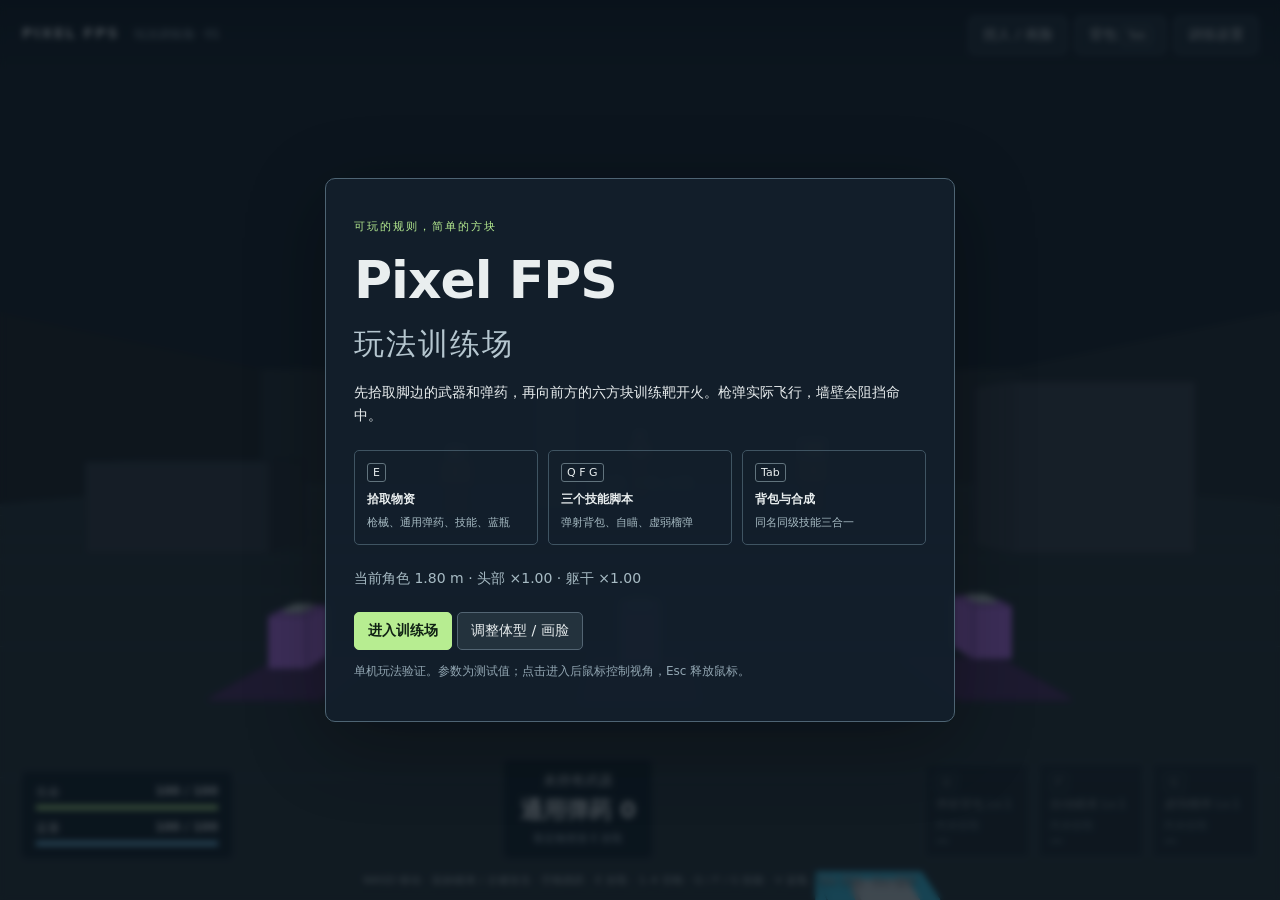
==== index.html @ e4d80e3a "Add playable FPS prototype with character editor, inventory and scripted skills Implement first-pers" ====
<!doctype html>
<html lang="zh-CN">
<head><meta charset="utf-8"><meta name="viewport" content="width=device-width,initial-scale=1"><title>Pixel FPS · 玩法训练场</title><style>:root{color-scheme:dark;font-family:system-ui,-apple-system,"Segoe UI","Microsoft YaHei",sans-serif;color:#e9eeef;background:#18242c;font-size:14px}*{box-sizing:border-box}html,body{margin:0;width:100%;height:100%;overflow:hidden}button,input{font:inherit}button{border:1px solid #536573;background:#23323d;color:#e9eeef;border-radius:5px;padding:9px 13px;cursor:pointer}button:hover{background:#354959}button:focus-visible{outline:2px solid #a8eb9e;outline-offset:3px}button:disabled{opacity:.45;cursor:default}button.primary{color:#102114;background:#b7ed91;border-color:#b7ed91;font-weight:700}kbd{font-family:inherit;font-size:11px;border:1px solid #61737d;border-radius:3px;padding:2px 5px;white-space:nowrap}#arena{display:block;width:100%;height:100%;touch-action:none}#hud{position:fixed;inset:0;pointer-events:none}header{display:flex;justify-content:space-between;align-items:center;padding:16px 22px;gap:15px;background:linear-gradient(#101b25dd,transparent)}header strong{letter-spacing:2px;margin-right:14px}header .muted{font-size:12px}.header-actions{display:flex;gap:8px;pointer-events:auto}.muted{color:#a7bbc4;line-height:1.65}.fine{font-size:12px;line-height:1.65;color:#92a6b2}.eyebrow{font-size:11px;letter-spacing:2px;color:#b7ed91}h1{font-size:clamp(30px,5vw,52px);margin:16px 0;line-height:1.08;letter-spacing:-1px}h1 span{font-size:.58em;font-weight:500;letter-spacing:2px;color:#b5c6cf}h2{margin:0 0 18px;font-size:24px}h3{font-size:13px;color:#bed0d9;margin-top:24px}p{line-height:1.7}#crosshair{position:absolute;left:50%;top:50%;width:18px;height:18px;transform:translate(-50%,-50%);filter:drop-shadow(0 1px 2px #000)}#crosshair i,#crosshair b{position:absolute;background:#ebfff2}#crosshair i{left:8px;top:0;width:2px;height:18px}#crosshair b{left:0;top:8px;width:18px;height:2px}#crosshair.locked i,#crosshair.locked b{background:#b7ed91}#hit-marker{position:absolute;left:50%;top:50%;transform:translate(-50%,-50%);font-size:42px;color:#ffe1a2;opacity:0}#target-label{position:absolute;top:calc(50% + 25px);left:50%;transform:translateX(-50%);color:#ffe1a2;font-size:12px;white-space:nowrap;text-shadow:0 1px 3px #000}.prompt{position:absolute;bottom:180px;left:50%;transform:translateX(-50%);border:1px solid #82928a;padding:11px 18px;background:#13202bef;text-align:center;min-width:180px;border-radius:6px}#toast{position:absolute;top:85px;left:50%;transform:translateX(-50%);background:#182933ed;border-radius:5px;padding:9px 16px;max-width:min(90%,600px);text-align:center;opacity:0;transition:opacity .15s}#toast.show{opacity:1}.bottom-hud{position:absolute;bottom:42px;left:22px;right:22px;display:flex;align-items:flex-end;justify-content:space-between;gap:18px}.resources{width:210px;flex-shrink:0;padding:12px 14px;background:#12212bdc;border-radius:5px}.resources>div{display:grid;grid-template-columns:1fr auto;gap:4px 12px;font-size:12px}.resources>div+div{margin-top:10px}progress{appearance:none;width:100%;height:5px;grid-column:1/-1;border:0;border-radius:2px;background:#435261}progress::-webkit-progress-bar{background:#435261}progress::-webkit-progress-value{background:#b7ed91}#mana-bar::-webkit-progress-value{background:#79c6ed}.weapon-hud{padding:12px 16px;background:#12212bdc;border-radius:5px;display:flex;flex-direction:column;text-align:center;gap:5px}.weapon-hud strong{font-size:23px}.weapon-hud small{color:#b4c5ce;font-size:11px}.skill-hud{display:flex;gap:8px}.skill-card{min-width:106px;position:relative;border:1px solid #566a75;background:#12212be6;padding:9px 11px;border-radius:5px}.skill-card.active{border-color:#b7ed91}.skill-card.unowned{opacity:.5}.skill-card .name{font-size:12px;margin:7px 0 5px}.skill-card .detail{font-size:11px;color:#a9bdc9}.skill-card .cooldown{font-size:13px;font-weight:700;color:#cfe3ed}#control-hint{position:absolute;bottom:12px;left:20px;right:20px;text-align:center;font-size:11px;color:#cee0e8;text-shadow:0 1px 4px #000}.overlay{position:fixed;inset:0;z-index:5;display:flex;align-items:center;justify-content:center;padding:20px;background:#071018b8;backdrop-filter:blur(3px)}[hidden]{display:none!important}.panel{width:min(100%,460px);max-height:95vh;overflow:auto;background:#13202bf5;border:1px solid #4e6473;border-radius:10px;padding:28px;box-shadow:0 20px 80px #0005}.start-panel{width:min(100%,630px)}.panel>button{margin:8px 5px 0 0}.instruction-grid{display:grid;grid-template-columns:repeat(3,1fr);gap:10px;margin:22px 0}.instruction-grid>div{border:1px solid #3f5462;padding:12px;border-radius:5px}.instruction-grid b{display:block;font-size:12px;margin:9px 0 5px}.instruction-grid small{font-size:11px;color:#a7bbc4;line-height:1.5}.instruction-grid kbd{display:inline-block}dialog{color:#e9eeef;background:#14232e;border:1px solid #5e7687;border-radius:8px;padding:24px;width:min(92vw,740px);max-height:90vh;overflow:auto}dialog::backdrop{background:#071018bd;backdrop-filter:blur(3px)}.dialog-title{display:flex;align-items:center;justify-content:space-between;gap:12px;margin-bottom:15px}.dialog-title h2{margin:0}.inventory-resources{display:flex;gap:15px;flex-wrap:wrap;padding:12px;background:#203441;border-radius:5px}.inventory-row{display:flex;align-items:center;justify-content:space-between;gap:14px;padding:13px 0;border-bottom:1px solid #354a59}.inventory-row small{display:block;font-size:12px;color:#a9beca;line-height:1.7}.inventory-row .actions{display:flex;gap:6px;flex-shrink:0}.empty{color:#9fb1bc;padding:8px 0}.check-row,.range-row{display:flex;align-items:center;gap:12px;margin:18px 0}.range-row input{flex:1}.check-row input{width:18px;height:18px}.character-dialog{width:98vw;height:96vh;max-height:96vh;padding:12px;overflow:hidden}.character-dialog iframe{width:100%;height:calc(100% - 66px);border:0;background:#131b23}#boot-error{color:#ffbbaa;border:1px solid #a76558;padding:10px}body.damage:after{content:"";position:fixed;inset:0;box-shadow:inset 0 0 90px #c4484670;pointer-events:none}@media(max-width:850px){header{padding:10px}header .muted{display:none}.header-actions{gap:4px}header button{font-size:11px;padding:7px}.bottom-hud{left:10px;right:10px;bottom:56px;gap:8px;flex-wrap:wrap}.resources{width:160px}.skill-card{min-width:85px;padding:7px}.weapon-hud strong{font-size:17px}.weapon-hud{padding:10px}.skill-hud{gap:4px}#control-hint{font-size:10px;line-height:1.6;bottom:8px}#pickup-prompt{bottom:220px}.inventory-row{align-items:flex-start}.inventory-row .actions{flex-direction:column}.character-dialog .dialog-title h2{font-size:17px}.character-dialog .dialog-title button{font-size:11px;padding:7px}}@media(max-width:560px){.instruction-grid{grid-template-columns:1fr}.instruction-grid>div{padding:9px}.instruction-grid b{display:inline;margin-left:9px}.instruction-grid small{display:block;margin-top:5px}.panel{padding:22px}.skill-hud{width:100%;justify-content:flex-end}.resources{width:46%}.weapon-hud{width:49%}header strong{font-size:12px;letter-spacing:1px;margin:0}.dialog-title h2{font-size:19px}.character-dialog .dialog-title{align-items:flex-start}.character-dialog .dialog-title>div{display:flex;gap:4px}.prompt{bottom:244px}}
</style></head>
<body>
<canvas id="arena" aria-label="第一人称方块人训练场"></canvas>
<div id="hud">
  <header><div><strong>PIXEL FPS</strong><span class="muted">玩法训练场 · 01</span></div><div class="header-actions"><button id="edit-character">捏人 / 画脸</button><button id="open-inventory">背包 <kbd>Tab</kbd></button><button id="open-settings">训练设置</button></div></header>
  <div id="target-label"></div><div id="crosshair"><i></i><b></b></div><div id="hit-marker" aria-hidden="true">×</div>
  <div id="pickup-prompt" class="prompt" hidden></div><div id="toast" role="status" aria-live="polite"></div>
  <section class="bottom-hud"><div class="resources"><div><span>生命</span><strong id="health">100 / 100</strong><progress id="health-bar" max="100" value="100"></progress></div><div><span>蓝量</span><strong id="mana">100 / 100</strong><progress id="mana-bar" max="100" value="100"></progress></div></div><div class="weapon-hud"><span id="weapon-label">未持有武器</span><strong id="ammo">弹药 0</strong><small id="weapon-hint">靠近物资按 E 拾取</small></div><div id="skill-hud" class="skill-hud"></div></section>
  <div id="control-hint">WASD 移动 · 鼠标瞄准 / 左键攻击 · 空格跳跃 · E 拾取 · 1–4 切枪 · Q / F / G 技能 · V 蓝瓶 · Tab 背包 · Esc 暂停</div>
</div>
<section id="start-screen" class="overlay">
 <div class="panel start-panel"><p class="eyebrow">可玩的规则，简单的方块</p><h1>Pixel FPS<br><span>玩法训练场</span></h1><p>先拾取脚边的武器和弹药，再向前方的六方块训练靶开火。枪弹实际飞行，墙壁会阻挡命中。</p><div class="instruction-grid"><div><kbd>E</kbd><b>拾取物资</b><small>枪械、通用弹药、技能、蓝瓶</small></div><div><kbd>Q F G</kbd><b>三个技能脚本</b><small>弹射背包、自瞄、虚弱榴弹</small></div><div><kbd>Tab</kbd><b>背包与合成</b><small>同名同级技能三合一</small></div></div><p id="character-summary" class="muted"></p><button id="start-game" class="primary">进入训练场</button><button id="start-edit">调整体型 / 画脸</button><p class="fine">单机玩法验证。参数为测试值；点击进入后鼠标控制视角，Esc 释放鼠标。</p><p id="boot-error" role="alert" hidden></p></div>
</section>
<section id="pause-screen" class="overlay" hidden><div class="panel"><p class="eyebrow">训练已暂停</p><h2 id="pause-title">继续你的实验</h2><p id="pause-copy">鼠标已释放。点击继续回到第一人称。</p><button id="resume-game" class="primary">继续训练</button><button id="pause-inventory">背包与合成</button><button id="pause-character">调整体型 / 画脸</button><button id="pause-settings">训练设置</button><button id="reset-game">重新开始训练</button></div></section>
<dialog id="inventory-dialog"><div class="dialog-title"><h2>背包与合成</h2><button id="close-inventory" aria-label="关闭背包">关闭</button></div><p class="muted">快捷键只是使用入口。这里显示实际持有的武器、资源和技能。</p><div id="inventory-resources" class="inventory-resources"></div><h3>武器</h3><div id="inventory-weapons"></div><h3>技能</h3><div id="inventory-skills"></div><p class="fine">同名同级的三份普通技能合成一份高一级技能。自瞄是消耗型终极，每次使用消耗一份。</p></dialog>
<dialog id="settings-dialog"><div class="dialog-title"><h2>训练设置</h2><button id="close-settings">关闭</button></div><label class="check-row"><input id="moving-targets" type="checkbox" checked>训练靶横向移动</label><label class="check-row"><input id="enemy-fire" type="checkbox">靶机回击（可验证虚弱与受伤）</label><label class="range-row">鼠标灵敏度 <input id="sensitivity" type="range" min="0.0005" max="0.005" step="0.0001" value="0.002"><output id="sensitivity-value">1.0×</output></label><button id="reset-targets">恢复训练靶</button><button id="reset-all">重置场地与物资</button><h3>角色</h3><p id="settings-character" class="muted"></p><button id="import-character">导入角色 JSON</button><button id="default-character">使用默认角色</button><input id="character-file" type="file" accept=".json,application/json" hidden><p class="fine">可导入捏人模块导出的角色。应用体型会重新开始训练。</p></dialog>
<dialog id="character-dialog" class="character-dialog"><div class="dialog-title"><h2>角色制作</h2><div><button id="cancel-character">取消</button><button id="apply-character" class="primary">应用角色并重新训练</button></div></div><iframe id="character-frame" title="方块人体型与画脸编辑器"></iframe></dialog>
<script id="studio-document" type="application/json">"<!doctype html>\n<html lang=\"zh-CN\">\n<head>\n<meta charset=\"utf-8\"><meta name=\"viewport\" content=\"width=device-width,initial-scale=1\">\n<meta name=\"color-scheme\" content=\"dark\"><meta name=\"description\" content=\"六方块角色构建器：调整体型，自由画脸，只有头部正面使用绘制的贴图。离线运行。\">\n<title>方块人 · 角色构建器<\/title>\n<style>:root{color-scheme:dark;--bg:#10171e;--panel:#1b232b;--line:#303b45;--ink:#eef0ed;--muted:#a3afb7;--accent:#e2b080;--field:#111a22;--soft:#27323c;font-family:Inter,\"PingFang SC\",\"Microsoft YaHei\",system-ui,sans-serif;font-synthesis:none}*{box-sizing:border-box}body{margin:0;background:var(--bg);color:var(--ink);font-size:14px}button,input{font:inherit}button{cursor:pointer}button:focus-visible,input:focus-visible,canvas:focus-visible{outline:2px solid var(--accent);outline-offset:4px}button{color:inherit;border:1px solid var(--line);background:transparent;border-radius:7px;padding:8px 12px;line-height:1.4}button:hover{background:var(--soft)}button:active{transform:translateY(1px)}button[aria-pressed=true]{color:var(--accent);background:#3a3027;border-color:#80634a}.app{max-width:1800px;margin:auto;min-height:100vh;display:flex;flex-direction:column}.header{height:80px;display:flex;align-items:center;justify-content:space-between;padding:0 32px;border-bottom:1px solid var(--line);gap:16px}.brand{display:flex;gap:14px;align-items:center}.brand-mark{height:34px;width:32px;position:relative;background:var(--accent);clip-path:polygon(50% 0,100% 25%,100% 75%,50% 100%,0 75%,0 25%)}.brand-mark:after{content:\"\";position:absolute;inset:8px;background:var(--bg);clip-path:polygon(50% 0,100% 25%,100% 75%,50% 100%,0 75%,0 25%)}h1{margin:0;font-size:19px;font-weight:600;letter-spacing:.04em}.eyebrow{font-size:10px;letter-spacing:.16em;color:var(--muted);margin-top:5px}.actions{display:flex;align-items:center;gap:8px}.actions .primary{background:var(--accent);color:#23221e;border-color:var(--accent);font-weight:600}.primary:hover{background:#edbf95}.module-tag{margin-left:14px;padding-left:18px;border-left:1px solid var(--line);color:var(--muted);font-size:12px}.workspace{flex:1;display:grid;grid-template-columns:minmax(0,1fr) 350px;min-height:700px}.studio{position:relative;display:flex;flex-direction:column;background:#151d25;min-width:0;overflow:hidden}.studio-head{padding:26px 28px 0;display:flex;justify-content:space-between;align-items:start;position:absolute;left:0;right:0;top:0;z-index:3;pointer-events:none}.metric-label{color:var(--muted);font-size:12px;letter-spacing:.08em}.height-number{font-size:38px;font-weight:450;letter-spacing:-.05em;font-variant-numeric:tabular-nums;margin:4px 0 3px}.height-number span{font-size:15px;letter-spacing:0;color:var(--muted);margin-left:6px}.metric-formula{color:#84949f;font-size:11px}.studio-badge{border:1px solid #3b4852;padding:6px 10px;border-radius:5px;color:#b2c0c9;font-size:11px;letter-spacing:.08em}.viewport-wrap{position:absolute;inset:0;overflow:hidden}.viewport-wrap canvas{display:block;width:100%;height:100%}#viewport{touch-action:none;cursor:grab}#viewport:active{cursor:grabbing}.studio-footer{position:absolute;left:28px;right:28px;bottom:23px;display:flex;flex-direction:column;gap:16px;pointer-events:none;z-index:3}.view-bar{display:flex;gap:6px;pointer-events:auto;align-self:center;background:#111a22e6;padding:5px;border:1px solid #34414b;border-radius:9px;box-shadow:0 8px 24px #0002}.view-bar button{border:0;font-size:12px;padding:7px 12px}.view-bar button[aria-pressed=true]{background:#384550;color:#f2f3ef}.view-bar .fit{border-left:1px solid var(--line);border-radius:0;margin-left:2px}.stage-caption{display:flex;justify-content:space-between;align-items:center;gap:14px;color:#8697a2;font-size:11px}.selection-caption{color:#c4ccd0;max-width:60%}.viewport-error{position:absolute;inset:35% 12%;color:#f4c196;text-align:center;line-height:1.8;z-index:3}.inspector{background:var(--panel);border-left:1px solid var(--line);padding:24px;display:flex;flex-direction:column;gap:21px}.inspector-title{display:flex;align-items:center;justify-content:space-between}.inspector h2{font-size:16px;font-weight:550;margin:0}.subtle{font-size:11px;color:var(--muted)}.presets{display:grid;grid-template-columns:repeat(3,1fr);gap:7px}.preset{padding:10px 5px;display:flex;flex-direction:column;align-items:center;gap:4px;font-size:12px;background:#171f27}.preset small{font-size:10px;color:var(--muted);font-variant-numeric:tabular-nums}.group{border-top:1px solid var(--line);padding-top:17px}.group-title{display:flex;align-items:center;justify-content:space-between;margin-bottom:13px;gap:8px}.group-title h3{font-size:12px;margin:0;color:#b2bfc7;font-weight:500}.link-toggle{display:flex;align-items:center;gap:6px;color:var(--muted);font-size:11px;cursor:pointer}.link-toggle input{accent-color:var(--accent);width:14px;height:14px;margin:0}.param-row{margin-top:15px;padding-left:10px;border-left:2px solid transparent;transition:border-color .15s}.param-row:first-child{margin-top:0}.param-row.selected{border-left-color:var(--accent)}.param-top{display:flex;align-items:center;justify-content:space-between;gap:7px;margin-bottom:9px}.part-label{font-size:13px}.selected .part-label{color:var(--accent)}.number-wrap{display:flex;align-items:center;border:1px solid #3a4650;border-radius:5px;background:var(--field);height:29px;padding-right:9px;gap:5px}.number-wrap input{background:none;border:0;color:var(--ink);text-align:right;width:62px;min-width:0;padding:4px 0 4px 5px;font-size:12px;font-variant-numeric:tabular-nums;appearance:textfield;-moz-appearance:textfield}.number-wrap input::-webkit-inner-spin-button{appearance:none}.number-wrap span{font-size:10px;color:var(--muted);min-width:9px}.param-row input[type=range]{width:100%;height:4px;display:block;appearance:none;background:linear-gradient(to right,var(--accent) 0%,var(--accent) var(--fill,17%),#3b4853 var(--fill,17%),#3b4853 100%);border-radius:3px;margin:13px 0 11px;cursor:ew-resize;accent-color:var(--accent)}input[type=range]::-webkit-slider-thumb{appearance:none;width:12px;height:12px;border-radius:50%;background:#eac098;border:2px solid #202730;box-shadow:0 0 0 1px #b0845e}input[type=range]::-moz-range-thumb{width:9px;height:9px;border-radius:50%;background:#eac098;border:2px solid #202730}.dimension{font-size:10px;color:#95a5af;min-height:14px;font-variant-numeric:tabular-nums}.group-note{font-size:10px;color:#83949f;margin:10px 0 0 12px;line-height:1.65}.inspector-bottom{margin-top:auto;border-top:1px solid var(--line);padding-top:15px;display:flex;align-items:center;justify-content:space-between;gap:8px}.reset{font-size:11px;padding:6px 9px;color:#bdc7cc}.save-state{font-size:10px;color:#8b9ea9}.save-state:before{content:\"\";display:inline-block;width:5px;height:5px;background:#9daf98;border-radius:100%;margin-right:6px}.notice{font-size:11px;line-height:1.65;color:#e6b47f;border:1px solid #725737;background:#342b22;padding:9px 12px;border-radius:5px;margin:0}.notice:empty{display:none}.app-footer{display:flex;align-items:center;justify-content:space-between;padding:11px 28px;color:#82939f;font-size:10px;border-top:1px solid var(--line);gap:12px;letter-spacing:.03em}.footer-left{display:flex;gap:18px}.status-message{color:#d7b390;min-height:14px}.sr-only{position:absolute;width:1px;height:1px;overflow:hidden;clip:rect(0,0,0,0)}\n@media(min-width:1250px){.workspace{grid-template-columns:minmax(0,1fr) 372px}.inspector{padding:26px 28px}}@media(min-height:980px) and (min-width:761px){.workspace{min-height:850px}.param-row{margin-top:22px}.inspector{gap:25px}}@media(max-width:900px){.header{padding:0 20px}.module-tag{display:none}.workspace{grid-template-columns:minmax(0,1fr) 310px}.inspector{padding:20px;gap:18px}.studio-head{padding:24px 20px}.studio-footer{left:20px;right:20px}.stage-caption{flex-direction:column;align-items:start;gap:4px}.selection-caption{max-width:100%}.height-number{font-size:32px}.studio-badge{display:none}}@media(max-width:760px){.header{height:72px;padding:0 16px}.brand{gap:10px}h1{font-size:17px}.brand-mark{width:25px;height:27px}.eyebrow{font-size:8px}.actions button{padding:7px 9px;font-size:12px}.workspace{display:flex;flex-direction:column;min-height:0}.studio{height:510px;flex:none}.inspector{border-left:0;border-top:1px solid var(--line);padding:24px;display:grid;grid-template-columns:1fr 1fr;gap:24px}.inspector-title,.presets,.notice,.inspector-bottom{grid-column:1/-1}.scale-group{grid-column:1/-1;display:grid;grid-template-columns:1fr 1fr;gap:16px}.scale-group .param-row{margin-top:0}.scale-group .group-note{grid-column:1/-1;margin-top:0}.height-number{font-size:30px}.stage-caption{flex-direction:row}.app-footer{padding:12px 20px;flex-wrap:wrap}.footer-left{gap:12px}}@media(max-width:440px){.header{gap:8px}.brand-mark{display:none}.header .actions{gap:5px}.actions button{font-size:11px;padding:7px 8px}.studio{height:430px}.studio-head{padding:20px}.metric-formula{font-size:10px}.stage-caption{font-size:10px;flex-direction:column;gap:5px}.studio-footer{bottom:16px;gap:13px}.view-bar button{padding:7px 10px}.inspector{display:flex;gap:22px;padding:22px}.scale-group{display:block}.scale-group .param-row+.param-row{margin-top:20px}.group-note{margin-top:12px!important}.footer-left{flex-wrap:wrap;gap:8px}.preset{min-height:50px}.link-toggle{min-height:28px}.param-row input[type=range]{height:6px;margin-top:17px;margin-bottom:15px}}@media(prefers-reduced-motion:reduce){*{transition:none!important}}\n[hidden]{display:none!important}.body-panel{display:flex;flex-direction:column;gap:21px;flex:1}.module-tabs{display:grid;grid-template-columns:1fr 1fr;gap:4px;padding:4px;background:#121b23;border:1px solid var(--line);border-radius:8px}.module-tabs button{border:0;font-size:12px;display:flex;gap:8px;justify-content:center;align-items:center}.module-tabs button span{font-size:10px;opacity:.65;font-variant-numeric:tabular-nums}.module-tabs button[aria-selected=true]{background:#3a3027;color:#edbd90}.body-actions{display:flex;align-items:center;justify-content:space-between;gap:8px}.next-step{font-size:11px;border-color:#766046;color:var(--accent);padding:6px 9px}.face-panel{display:flex;flex-direction:column;gap:18px}.face-stage-title{font-size:26px;margin:8px 0;letter-spacing:-.03em}.paint-tools{display:flex;align-items:center;gap:6px}.paint-tools button{font-size:12px;padding:7px 12px}.paint-tool-hint{font-size:10px;color:var(--muted);margin-left:auto}.paint-board{padding:8px;border:1px solid #45515b;background:#111a22;border-radius:5px}.paint-board canvas{display:block;width:100%;height:auto;aspect-ratio:1;background:#c8c5b9;image-rendering:pixelated;touch-action:none;cursor:crosshair;outline:1px solid #707570;user-select:none}.paint-history{display:flex;align-items:center;gap:6px}.paint-history button{font-size:11px;padding:6px 10px}.paint-history button:last-child{margin-left:auto}.paint-history button:disabled{opacity:.35;cursor:default;transform:none}.paint-history button:disabled:hover{background:transparent}.paint-section-heading{display:flex;justify-content:space-between;align-items:center;font-size:12px;margin-bottom:12px}.custom-color{display:flex;align-items:center;gap:8px;font-size:10px;color:var(--muted);cursor:pointer}.custom-color input{width:30px;height:26px;padding:2px;border:1px solid #495761;border-radius:5px;background:var(--field);cursor:pointer}.paint-palette{display:grid;grid-template-columns:repeat(8,1fr);gap:7px}.paint-palette button{height:28px;min-width:0;padding:3px;border-radius:4px;border:1px solid transparent;background:transparent}.paint-palette button span{display:block;width:100%;height:100%;background:var(--swatch);border:1px solid #ffffff22;border-radius:2px}.paint-palette button[aria-pressed=true]{border-color:var(--accent);background:transparent}.brush-size{display:flex;flex-direction:column;gap:14px;font-size:12px}.brush-size>span{display:flex;align-items:center;gap:6px}.brush-size output{margin-left:auto;font-variant-numeric:tabular-nums;color:var(--accent)}.brush-size small{font-size:10px;color:var(--muted)}.brush-size input{width:100%;accent-color:var(--accent);margin:0;height:16px}.paint-note{font-size:11px;color:#96a7b1;line-height:1.9;margin:0}.face-mode .workspace{grid-template-columns:minmax(0,1fr) 390px}.face-mode .inspector-bottom{margin-top:auto}.inspector .inspector-bottom{flex:none}.face-mode .paint-board{box-shadow:0 10px 30px #0002}\n@media(min-height:980px) and (min-width:761px){.body-panel{gap:25px}}@media(max-width:900px){.body-panel{gap:18px}.face-mode .workspace{grid-template-columns:minmax(0,1fr) 330px}.face-panel{gap:16px}.paint-tools button{padding:7px 10px}.paint-tool-hint{font-size:9px}}@media(max-width:760px){.inspector{display:flex}.body-panel{display:grid;grid-template-columns:1fr 1fr;gap:24px}.body-actions{grid-column:1/-1}.module-tabs{flex:none}.face-panel{max-width:480px;width:100%;align-self:center}.face-mode .studio{height:470px}.face-mode .studio-head{padding-top:20px}.face-stage-title{font-size:22px}.module-tabs button{min-height:40px}.paint-tools button,.paint-history button{min-height:38px}.paint-palette button{height:34px}.custom-color input{height:32px;width:38px}}@media(max-width:440px){.body-panel{display:flex;gap:22px}.paint-tool-hint{font-size:10px}.face-mode .studio{height:390px}.face-stage-title{font-size:20px}.face-mode .metric-formula{max-width:90px;line-height:1.7}.paint-palette{gap:6px}.paint-palette button{height:32px}.face-panel{gap:17px}}\n<\/style>\n<\/head>\n<body>\n<main class=\"app\" aria-busy=\"true\" inert>\n  <header class=\"header\">\n    <div class=\"brand\"><div class=\"brand-mark\" aria-hidden=\"true\"><\/div><div><h1>方块人<\/h1><div class=\"eyebrow\">CHARACTER BUILDER<\/div><\/div><span class=\"module-tag\">FPS · 体型与画脸<\/span><\/div>\n    <div class=\"actions\"><button id=\"import-button\" type=\"button\">导入<\/button><button id=\"export-button\" type=\"button\" class=\"primary\">导出角色 ↗<\/button><\/div>\n    <input type=\"file\" id=\"import-file\" accept=\".json,application/json\" hidden>\n  <\/header>\n  <div class=\"workspace\">\n    <section class=\"studio\" aria-label=\"角色三维预览\">\n      <div class=\"studio-head\">\n        <div id=\"body-metric\"><div class=\"metric-label\">自然身高<\/div><div class=\"height-number\"><output id=\"height-value\">1.80<\/output><span>m<\/span><\/div><div class=\"metric-formula\">头高 + 躯干高 + 腿长<\/div><\/div>\n        <div id=\"face-metric\" hidden><div class=\"metric-label\">画脸<\/div><div class=\"face-stage-title\">头部预览<\/div><div class=\"metric-formula\">正面贴图 · 实时同步<\/div><\/div>\n        <div class=\"studio-badge\" id=\"studio-badge\">6 个方块 · 实时预览<\/div>\n      <\/div>\n      <div class=\"viewport-wrap\" id=\"viewport-wrap\"><canvas id=\"viewport\" aria-label=\"六方块角色三维预览；拖动旋转，滚轮缩放，点击选择部件。也可使用下方视角按钮。\">浏览器需要支持 Canvas 和 WebGL 才能显示三维角色。<\/canvas><\/div>\n      <div class=\"viewport-error\" id=\"viewport-error\" role=\"alert\" hidden><\/div>\n      <div class=\"studio-footer\">\n        <div class=\"view-bar\" role=\"group\" aria-label=\"视角\"><button data-view=\"perspective\" aria-pressed=\"true\" type=\"button\">三维<\/button><button data-view=\"front\" aria-pressed=\"false\" type=\"button\">正面<\/button><button data-view=\"side\" aria-pressed=\"false\" type=\"button\">侧面<\/button><button class=\"fit\" id=\"fit-button\" type=\"button\">适配画面<\/button><\/div>\n        <div class=\"stage-caption\"><span id=\"selection-caption\" class=\"selection-caption\">头部 · 40 × 40 × 40 cm<\/span><span>拖动旋转 · 滚轮缩放 · 点击选择<\/span><\/div>\n      <\/div>\n    <\/section>\n    <aside class=\"inspector\" aria-label=\"角色编辑器\">\n      <div class=\"module-tabs\" role=\"tablist\" aria-label=\"角色编辑步骤\"><button id=\"body-tab\" role=\"tab\" aria-controls=\"body-panel\" aria-selected=\"true\" type=\"button\"><span>01<\/span>调整体型<\/button><button id=\"face-tab\" role=\"tab\" aria-controls=\"face-panel\" aria-selected=\"false\" type=\"button\"><span>02<\/span>画脸<\/button><\/div>\n      <div id=\"body-panel\" class=\"body-panel\" role=\"tabpanel\" aria-labelledby=\"body-tab\">\n      <div class=\"inspector-title\"><h2>尺寸参数<\/h2><span class=\"subtle\">拖动滑杆 · 输入后回车<\/span><\/div>\n      <div class=\"presets\" role=\"group\" aria-label=\"起始体型\">\n        <button type=\"button\" class=\"preset\" data-preset=\"small\" aria-pressed=\"false\">迷你<small>组合示例 · 0.50 m<\/small><\/button>\n        <button type=\"button\" class=\"preset\" data-preset=\"default\" aria-pressed=\"true\">标准<small>组合示例 · 1.80 m<\/small><\/button>\n        <button type=\"button\" class=\"preset\" data-preset=\"tall\" aria-pressed=\"false\">高大<small>组合示例 · 5.00 m<\/small><\/button>\n      <\/div>\n      <div class=\"group scale-group\" id=\"scale-controls\"><\/div>\n      <section class=\"group\"><div class=\"group-title\"><h3>手臂 · 两侧等长<\/h3><\/div><div id=\"arm-controls\"><\/div><p class=\"group-note\">宽 16 cm、深 22 cm 保持不变<\/p><\/section>\n      <section class=\"group\"><div class=\"group-title\"><h3>腿部 · 两侧等长<\/h3><\/div><div id=\"leg-controls\"><\/div><p class=\"group-note\">宽 20 cm、深 24 cm 保持不变<\/p><\/section>\n      <p id=\"geometry-notice\" class=\"notice\"><\/p>\n      <div class=\"body-actions\"><button id=\"reset-button\" class=\"reset\" type=\"button\">恢复初始体型<\/button><button id=\"start-face-button\" class=\"next-step\" type=\"button\">下一步：画脸 →<\/button><\/div>\n      <\/div>\n      <section id=\"face-panel\" class=\"face-panel\" role=\"tabpanel\" aria-labelledby=\"face-tab\" hidden>\n        <div class=\"inspector-title\"><h2>正面画板<\/h2><span class=\"subtle\">空白处保留头部底色<\/span><\/div>\n        <div class=\"paint-tools\" role=\"group\" aria-label=\"绘画工具\"><button id=\"brush-button\" type=\"button\" aria-pressed=\"true\">画笔<\/button><button id=\"eraser-button\" type=\"button\" aria-pressed=\"false\">橡皮<\/button><span class=\"paint-tool-hint\" id=\"paint-tool-hint\">按住拖动绘制<\/span><\/div>\n        <div class=\"paint-board\"><canvas id=\"face-canvas\" width=\"128\" height=\"128\" tabindex=\"0\" aria-label=\"头部正面画板，使用鼠标或手指绘制；内容实时贴到角色头部正面。Ctrl 或 Command 加 Z 撤销。\">请使用支持 Canvas 的浏览器进行绘制。<\/canvas><\/div>\n        <div class=\"paint-history\"><button id=\"undo-button\" type=\"button\" disabled>撤销<\/button><button id=\"redo-button\" type=\"button\" disabled>重做<\/button><button id=\"clear-face-button\" type=\"button\">清空画板<\/button><\/div>\n        <div class=\"paint-colors\"><div class=\"paint-section-heading\"><span>颜色<\/span><label class=\"custom-color\">自选<input id=\"paint-color\" type=\"color\" value=\"#20242b\" aria-label=\"自选画笔颜色\"><\/label><\/div><div id=\"paint-palette\" class=\"paint-palette\" role=\"group\" aria-label=\"常用画笔颜色\"><\/div><\/div>\n        <label class=\"brush-size\" for=\"brush-size\"><span>画笔粗细 <output id=\"brush-size-value\">4<\/output><small>像素<\/small><\/span><input id=\"brush-size\" type=\"range\" min=\"1\" max=\"24\" value=\"4\" step=\"1\"><\/label>\n        <p class=\"paint-note\">只绘制头部正面。橡皮恢复底色，清空后也可以撤销；返回调整体型不会丢失画好的脸。<\/p>\n      <\/section>\n      <div class=\"inspector-bottom\"><span class=\"subtle\" id=\"module-state\">体型编辑<\/span><span class=\"save-state\" id=\"save-state\">自动保存于此浏览器<\/span><\/div>\n    <\/aside>\n  <\/div>\n  <footer class=\"app-footer\"><div class=\"footer-left\"><span>六个独立方块<\/span><span>仅正面贴图<\/span><span>体型与绘画一起保存<\/span><\/div><span class=\"status-message\" id=\"status\" role=\"status\" aria-live=\"polite\">就绪<\/span><\/footer>\n  <span class=\"sr-only\" id=\"announcer\" aria-live=\"polite\"><\/span>\n<\/main>\n<script>(function attachBlockCharacter(root) {\n  \"use strict\";\n\n  const DEFAULTS = Object.freeze({\n    headScale: 1,\n    torsoScale: 1,\n    armLength: 0.65,\n    legLength: 0.8,\n  });\n  const KEYS = Object.freeze(Object.keys(DEFAULTS));\n  const LEGACY_KEYS = Object.freeze([\n    \"headScale\", \"torsoScale\", \"leftArmLength\", \"rightArmLength\", \"leftLegLength\", \"rightLegLength\",\n  ]);\n  const LIMITS = Object.freeze(Object.fromEntries(KEYS.map((key) => [\n    key,\n    Object.freeze(key.endsWith(\"Scale\")\n      ? { min: 0.15, max: 5, step: 0.01 }\n      : { min: 0.04, max: 4, step: 0.01 }),\n  ])));\n  const PRESETS = Object.freeze({\n    default: DEFAULTS,\n    small: Object.freeze({\n      headScale: 0.25,\n      torsoScale: 0.25,\n      armLength: 0.18,\n      legLength: 0.25,\n    }),\n    tall: Object.freeze({\n      headScale: 2.5,\n      torsoScale: 2.5,\n      armLength: 1.8,\n      legLength: 2.5,\n    }),\n    longArms: Object.freeze({ ...DEFAULTS, armLength: 2.4 }),\n  });\n\n  function assertRecord(value, label) {\n    if (value === null || typeof value !== \"object\" || Array.isArray(value)) {\n      throw new TypeError(`${label}必须是对象。`);\n    }\n  }\n\n  /** Fill omitted values and clamp valid numeric edits. Imports use strict validation below. */\n  function normalizeParams(params = {}) {\n    assertRecord(params, \"角色参数\");\n    for (const key of Object.keys(params)) {\n      if (!KEYS.includes(key)) throw new TypeError(`未知角色参数：${key}`);\n    }\n    return Object.fromEntries(KEYS.map((key) => {\n      const value = Object.hasOwn(params, key) ? params[key] : DEFAULTS[key];\n      if (typeof value !== \"number\" || !Number.isFinite(value)) {\n        throw new TypeError(`参数 ${key} 必须是有限数字。`);\n      }\n      return [key, Math.min(LIMITS[key].max, Math.max(LIMITS[key].min, value))];\n    }));\n  }\n\n  /** Meter units; character left is +X, up is +Y, and front is +Z. */\n  function createCharacter(input = {}) {\n    const params = normalizeParams(input);\n    const head = [0.4, 0.4, 0.4].map((length) => length * params.headScale);\n    const torso = [0.48, 0.6, 0.28].map((length) => length * params.torsoScale);\n    const hipY = params.legLength;\n    const shoulderY = hipY + torso[1];\n    // When arms extend below the feet, the lowest arm endpoint defines the floor.\n    const floorOffset = Math.max(0, params.armLength - shoulderY);\n    const legX = Math.max(0.1, torso[0] / 4);\n    const armX = torso[0] / 2 + 0.08;\n    const part = (id, name, size, center) => ({\n      id, name, size, center: [center[0], center[1] + floorOffset, center[2]],\n    });\n    const parts = [\n      part(\"head\", \"头部\", head, [0, shoulderY + head[1] / 2, 0]),\n      part(\"torso\", \"躯干\", torso, [0, hipY + torso[1] / 2, 0]),\n      part(\"leftArm\", \"左臂\", [0.16, params.armLength, 0.22], [armX, shoulderY - params.armLength / 2, 0]),\n      part(\"rightArm\", \"右臂\", [0.16, params.armLength, 0.22], [-armX, shoulderY - params.armLength / 2, 0]),\n      part(\"leftLeg\", \"左腿\", [0.2, params.legLength, 0.24], [legX, hipY - params.legLength / 2, 0]),\n      part(\"rightLeg\", \"右腿\", [0.2, params.legLength, 0.24], [-legX, hipY - params.legLength / 2, 0]),\n    ];\n    const min = [0, 1, 2].map((axis) => Math.min(...parts.map((box) => box.center[axis] - box.size[axis] / 2)));\n    const max = [0, 1, 2].map((axis) => Math.max(...parts.map((box) => box.center[axis] + box.size[axis] / 2)));\n    // Avoid displaying negative zero or roundoff below the floor.\n    if (Math.abs(min[1]) < 1e-12) min[1] = 0;\n    const bounds = { min, max, size: max.map((value, axis) => value - min[axis]) };\n    const notes = [\n      \"头部和躯干保持各自比例，缩放参数作用于三条边；体积随缩放倍数的三次方变化。\",\n      \"手臂截面固定为 0.16 × 0.22 米，腿部截面固定为 0.20 × 0.24 米。\",\n      \"左右手臂共用臂长，左右腿共用腿长。\",\n      \"总高度按全部六个方块的最高点和最低点计算；身高由头部高度、躯干高度及腿长自然得出。\",\n    ];\n    if (floorOffset > 0) {\n      notes.push(\"手臂低于脚底，模型以最低手臂端点落地；显示总高度包含这段长度。\");\n    }\n    return {\n      params,\n      parts,\n      bounds,\n      height: bounds.size[1],\n      standingHeight: hipY + torso[1] + head[1],\n      totalVolume: parts.reduce((sum, box) => sum + box.size[0] * box.size[1] * box.size[2], 0),\n      metadata: {\n        unit: \"m\",\n        axes: { x: \"角色左侧\", y: \"上方\", z: \"正面\" },\n        floorOffset,\n        notes,\n      },\n    };\n  }\n\n  /** Check the bounded PNG envelope; pixel decoding remains the browser's responsibility. */\n  function validateFace(face) {\n    if (face === null) return null;\n    assertRecord(face, \"面部贴图\");\n    const keys = Object.keys(face);\n    if (keys.length !== 3 || ![\"width\", \"height\", \"png\"].every((key) => Object.hasOwn(face, key))) {\n      throw new TypeError(\"面部贴图必须只包含 width、height 和 png。\");\n    }\n    if (face.width !== 128 || face.height !== 128) throw new RangeError(\"面部贴图必须为 128 × 128 像素。\");\n    const prefix = \"data:image/png;base64,\";\n    if (typeof face.png !== \"string\" || !face.png.startsWith(prefix)) {\n      throw new TypeError(\"面部贴图必须是 PNG 的 Base64 数据地址。\");\n    }\n    if (face.png.length >= 200 * 1024) throw new RangeError(\"面部贴图数据地址必须小于 200 KiB。\");\n    const encoded = face.png.slice(prefix.length);\n    if (!/^(?:[A-Za-z0-9+/]{4})*(?:[A-Za-z0-9+/]{2}==|[A-Za-z0-9+/]{3}=)?$/.test(encoded)) {\n      throw new TypeError(\"面部贴图包含无效的 Base64 数据。\");\n    }\n    let bytes;\n    try {\n      if (typeof root.atob === \"function\") {\n        bytes = Uint8Array.from(root.atob(encoded), (character) => character.charCodeAt(0));\n      } else if (typeof Buffer !== \"undefined\") {\n        bytes = Uint8Array.from(Buffer.from(encoded, \"base64\"));\n      } else {\n        throw new Error(\"Base64 decoding unavailable\");\n      }\n    } catch {\n      throw new TypeError(\"无法解码面部贴图的 Base64 数据。\");\n    }\n    const signature = [137, 80, 78, 71, 13, 10, 26, 10];\n    if (bytes.length < 33 || !signature.every((byte, index) => bytes[index] === byte)) {\n      throw new TypeError(\"面部贴图不是有效的 PNG 文件。\");\n    }\n    const view = new DataView(bytes.buffer, bytes.byteOffset, bytes.byteLength);\n    const chunkType = (offset) => String.fromCharCode(...bytes.subarray(offset + 4, offset + 8));\n    if (view.getUint32(8) !== 13 || chunkType(8) !== \"IHDR\") {\n      throw new TypeError(\"面部贴图缺少有效的 PNG 图像头。\");\n    }\n    if (view.getUint32(16) !== 128 || view.getUint32(20) !== 128) {\n      throw new RangeError(\"面部 PNG 的实际尺寸必须为 128 × 128 像素。\");\n    }\n    const bitDepths = { 0: [1, 2, 4, 8, 16], 2: [8, 16], 3: [1, 2, 4, 8], 4: [8, 16], 6: [8, 16] };\n    if (!bitDepths[bytes[25]]?.includes(bytes[24]) || bytes[26] !== 0 || bytes[27] !== 0 || bytes[28] > 1) {\n      throw new TypeError(\"面部贴图的 PNG 图像头无效。\");\n    }\n    let offset = 8, hasPixels = false, hasEnd = false;\n    while (offset < bytes.length) {\n      if (offset + 12 > bytes.length) throw new TypeError(\"面部 PNG 数据不完整。\");\n      const length = view.getUint32(offset), type = chunkType(offset);\n      if (offset + length + 12 > bytes.length) throw new TypeError(\"面部 PNG 数据块不完整。\");\n      if (type === \"IHDR\" && offset !== 8) throw new TypeError(\"面部 PNG 包含重复的图像头。\");\n      if (type === \"IDAT\" && length > 0) hasPixels = true;\n      offset += length + 12;\n      if (type === \"IEND\") {\n        if (length !== 0 || offset !== bytes.length) throw new TypeError(\"面部 PNG 的结束数据块无效。\");\n        hasEnd = true;\n        break;\n      }\n    }\n    if (!hasPixels || !hasEnd) throw new TypeError(\"面部 PNG 缺少像素数据或结束数据块。\");\n    return { width: 128, height: 128, png: face.png };\n  }\n\n  function exportData(params = {}, face = null) {\n    const character = createCharacter(params);\n    return {\n      format: \"fps-block-character\",\n      version: 3,\n      parameters: character.params,\n      face: validateFace(face),\n      computed: {\n        unit: \"m\",\n        height: character.height,\n        standingHeight: character.standingHeight,\n        totalVolume: character.totalVolume,\n      },\n    };\n  }\n\n  /** Validate old schemas before migration. Computed fields are never trusted as input. */\n  function parseProject(data) {\n    let parsed = data;\n    if (typeof data === \"string\") {\n      try { parsed = JSON.parse(data); }\n      catch { throw new TypeError(\"文件不是有效的 JSON。\"); }\n    }\n    assertRecord(parsed, \"导入文件\");\n    if (parsed.format !== \"fps-block-character\") throw new TypeError(\"文件不是方块角色格式（fps-block-character）。\");\n    if (![1, 2, 3].includes(parsed.version)) throw new TypeError(\"不支持此角色文件版本；当前支持版本 1、2 和 3。\");\n    const allowed = [\"format\", \"version\", \"parameters\", \"computed\", ...(parsed.version >= 2 ? [\"face\"] : [])];\n    for (const key of Object.keys(parsed)) {\n      if (!allowed.includes(key)) throw new TypeError(`导入文件包含未知字段：${key}`);\n    }\n    assertRecord(parsed.parameters, \"文件中的 parameters\");\n    if (Object.hasOwn(parsed, \"computed\")) assertRecord(parsed.computed, \"文件中的 computed\");\n    const sourceKeys = parsed.version === 3 ? KEYS : LEGACY_KEYS;\n    for (const key of Object.keys(parsed.parameters)) {\n      if (!sourceKeys.includes(key)) throw new TypeError(`未知角色参数：${key}`);\n    }\n    for (const key of sourceKeys) {\n      if (!Object.hasOwn(parsed.parameters, key)) throw new TypeError(`导入文件缺少参数：${key}`);\n      const value = parsed.parameters[key];\n      if (typeof value !== \"number\" || !Number.isFinite(value)) throw new TypeError(`参数 ${key} 必须是有限数字。`);\n      const limit = LIMITS[key] || (key.includes(\"Arm\") ? LIMITS.armLength : LIMITS.legLength);\n      if (value < limit.min || value > limit.max) {\n        throw new RangeError(`参数 ${key} 超出范围 ${limit.min}–${limit.max}；文件未导入。`);\n      }\n    }\n    const migrationNotes = [];\n    let parameters = parsed.parameters;\n    if (parsed.version < 3) {\n      // Averaging each pair preserves the combined limb volume with fixed cross sections.\n      parameters = {\n        headScale: parsed.parameters.headScale,\n        torsoScale: parsed.parameters.torsoScale,\n        armLength: (parsed.parameters.leftArmLength + parsed.parameters.rightArmLength) / 2,\n        legLength: (parsed.parameters.leftLegLength + parsed.parameters.rightLegLength) / 2,\n      };\n      if (parsed.parameters.leftArmLength !== parsed.parameters.rightArmLength) {\n        migrationNotes.push(\"旧版左右手臂长度不同，已取两者平均值作为统一臂长。\");\n      }\n      if (parsed.parameters.leftLegLength !== parsed.parameters.rightLegLength) {\n        migrationNotes.push(\"旧版左右腿长度不同，已取两者平均值作为统一腿长。\");\n      }\n    }\n    return {\n      parameters: normalizeParams(parameters),\n      face: parsed.version >= 2 && Object.hasOwn(parsed, \"face\") ? validateFace(parsed.face) : null,\n      migrationNotes,\n    };\n  }\n\n  /** Preserve the original parameters-only API for existing geometry consumers. */\n  function parseData(data) {\n    return parseProject(data).parameters;\n  }\n\n  const api = Object.freeze({ DEFAULTS, LIMITS, PRESETS, createCharacter, normalizeParams, exportData, parseData, parseProject });\n  root.BlockCharacter = api;\n  if (typeof module !== \"undefined\" && module.exports) module.exports = api;\n})(globalThis);\n<\/script>\n<script>(function (global) {\n  'use strict';\n\n  const VERTEX = `\n    attribute vec3 a_position;\n    attribute vec3 a_normal;\n    attribute vec2 a_uv;\n    uniform mat4 u_matrix;\n    uniform vec3 u_center;\n    uniform vec3 u_size;\n    varying vec3 v_normal;\n    varying vec3 v_world;\n    varying vec2 v_uv;\n    void main() {\n      v_world = a_position * u_size + u_center;\n      v_normal = a_normal;\n      v_uv = a_uv;\n      gl_Position = u_matrix * vec4(v_world, 1.0);\n    }\n  `;\n  const FRAGMENT = `\n    precision mediump float;\n    uniform vec4 u_color;\n    uniform float u_unlit;\n    uniform float u_gridFade;\n    uniform vec3 u_target;\n    uniform sampler2D u_faceTexture;\n    uniform float u_faceEnabled;\n    varying vec3 v_normal;\n    varying vec3 v_world;\n    varying vec2 v_uv;\n    void main() {\n      float key = max(dot(v_normal, normalize(vec3(-0.65, 0.9, 0.8))), 0.0);\n      float fill = max(dot(v_normal, normalize(vec3(0.8, 0.2, -0.6))), 0.0);\n      float lighting = mix(0.61 + key * 0.39 + fill * 0.13, 1.0, u_unlit);\n      float fade = 1.0;\n      if (u_gridFade > 0.0) {\n        float distance = length(v_world.xz - u_target.xz);\n        fade = 1.0 - smoothstep(u_gridFade * 0.35, u_gridFade, distance);\n      }\n      vec3 color = u_color.rgb * lighting;\n      if (u_faceEnabled > 0.5 && v_normal.z > 0.5) {\n        vec4 paint = texture2D(u_faceTexture, v_uv);\n        // Paint retains its chosen color; transparent pixels reveal the material.\n        color = mix(color, paint.rgb, paint.a);\n      }\n      gl_FragColor = vec4(color, u_color.a * fade);\n    }\n  `;\n\n  const clamp = (value, low, high) => Math.max(low, Math.min(high, value));\n  const dot = (a, b) => a[0] * b[0] + a[1] * b[1] + a[2] * b[2];\n  const addScaled = (a, b, scale) => a.map((v, i) => v + b[i] * scale);\n  const subtract = (a, b) => a.map((v, i) => v - b[i]);\n\n  function multiply(a, b) {\n    const result = new Float32Array(16);\n    for (let column = 0; column < 4; column++) {\n      for (let row = 0; row < 4; row++) {\n        let sum = 0;\n        for (let k = 0; k < 4; k++) sum += a[k * 4 + row] * b[column * 4 + k];\n        result[column * 4 + row] = sum;\n      }\n    }\n    return result;\n  }\n\n  function boxGeometry() {\n    const positions = [], normals = [], indices = [], uvs = [];\n    const faces = [\n      [[0, 0, 1], [[-1, -1, 1], [1, -1, 1], [1, 1, 1], [-1, 1, 1]]],\n      [[0, 0, -1], [[1, -1, -1], [-1, -1, -1], [-1, 1, -1], [1, 1, -1]]],\n      [[1, 0, 0], [[1, -1, 1], [1, -1, -1], [1, 1, -1], [1, 1, 1]]],\n      [[-1, 0, 0], [[-1, -1, -1], [-1, -1, 1], [-1, 1, 1], [-1, 1, -1]]],\n      [[0, 1, 0], [[-1, 1, 1], [1, 1, 1], [1, 1, -1], [-1, 1, -1]]],\n      [[0, -1, 0], [[-1, -1, -1], [1, -1, -1], [1, -1, 1], [-1, -1, 1]]],\n    ];\n    faces.forEach(([normal, vertices], index) => {\n      vertices.forEach((vertex, vertexIndex) => {\n        positions.push(...vertex.map(v => v * 0.5));\n        normals.push(...normal);\n        // With UNPACK_FLIP_Y=false, image row zero maps to UV v=0.\n        // +Z vertices run bottom-left, bottom-right, top-right, top-left.\n        uvs.push(...(index === 0 ? [[0,1], [1,1], [1,0], [0,0]][vertexIndex] : [0,0]));\n      });\n      const first = index * 4;\n      indices.push(first, first + 1, first + 2, first, first + 2, first + 3);\n    });\n    const corners = [\n      [-0.5, -0.5, -0.5], [0.5, -0.5, -0.5], [0.5, 0.5, -0.5], [-0.5, 0.5, -0.5],\n      [-0.5, -0.5, 0.5], [0.5, -0.5, 0.5], [0.5, 0.5, 0.5], [-0.5, 0.5, 0.5],\n    ];\n    const edges = [[0,1], [1,2], [2,3], [3,0], [4,5], [5,6], [6,7], [7,4], [0,4], [1,5], [2,6], [3,7]];\n    return { positions, normals, indices, uvs, edges: edges.flatMap(edge => edge.flatMap(i => corners[i])) };\n  }\n\n  class BlockViewport {\n    constructor(canvas, options = {}) {\n      if (!canvas || !canvas.parentElement) throw new Error('三维画布需要放在容器中。');\n      this.canvas = canvas;\n      this.parent = canvas.parentElement;\n      this.onSelect = typeof options.onSelect === 'function' ? options.onSelect : () => {};\n      this.gl = canvas.getContext('webgl', { antialias: true, alpha: true, depth: true, premultipliedAlpha: true });\n      if (!this.gl) throw new Error('当前浏览器未能开启 WebGL。请开启硬件加速后重新打开。');\n      this.character = null;\n      this.selected = null;\n      this.focusPartId = null;\n      this._faceSource = null;\n      this._faceTexture = null;\n      this._faceReady = false;\n      this.yaw = 0.58;\n      this.pitch = 0.19;\n      this.view = 'perspective';\n      this.zoom = 1;\n      this.width = 1;\n      this.height = 1;\n      this._frame = null;\n      this._disposed = false;\n      this._pointers = new Map();\n      this._dragged = false;\n      this._buffers = [];\n      this._gridKey = '';\n      if (getComputedStyle(this.parent).position === 'static') this.parent.style.position = 'relative';\n      Object.assign(canvas.style, { width: '100%', height: '100%', display: 'block', touchAction: 'none', cursor: 'grab' });\n      this.overlay = document.createElement('canvas');\n      this.overlay.setAttribute('aria-hidden', 'true');\n      Object.assign(this.overlay.style, { position: 'absolute', inset: '0', width: '100%', height: '100%', pointerEvents: 'none' });\n      this.parent.appendChild(this.overlay);\n      this.ctx = this.overlay.getContext('2d');\n      this._initGL();\n      this._bindEvents();\n      this.resizeObserver = new ResizeObserver(() => this._resize());\n      this.resizeObserver.observe(this.parent);\n      this._resize();\n    }\n\n    _initGL() {\n      const gl = this.gl;\n      const shaders = [];\n      const compile = (type, source) => {\n        const shader = gl.createShader(type);\n        gl.shaderSource(shader, source);\n        gl.compileShader(shader);\n        if (!gl.getShaderParameter(shader, gl.COMPILE_STATUS)) {\n          const message = gl.getShaderInfoLog(shader);\n          gl.deleteShader(shader);\n          throw new Error('三维着色器初始化失败：' + message);\n        }\n        shaders.push(shader);\n        return shader;\n      };\n      const program = gl.createProgram();\n      gl.attachShader(program, compile(gl.VERTEX_SHADER, VERTEX));\n      gl.attachShader(program, compile(gl.FRAGMENT_SHADER, FRAGMENT));\n      gl.linkProgram(program);\n      shaders.forEach(shader => gl.deleteShader(shader));\n      if (!gl.getProgramParameter(program, gl.LINK_STATUS)) throw new Error('三维渲染程序初始化失败。');\n      this.program = program;\n      this.loc = {};\n      ['matrix', 'center', 'size', 'color', 'unlit', 'gridFade', 'target', 'faceTexture', 'faceEnabled'].forEach(name => {\n        this.loc[name] = gl.getUniformLocation(program, 'u_' + name);\n      });\n      this.loc.position = gl.getAttribLocation(program, 'a_position');\n      this.loc.normal = gl.getAttribLocation(program, 'a_normal');\n      this.loc.uv = gl.getAttribLocation(program, 'a_uv');\n      const mesh = boxGeometry();\n      this.box = this._makeGeometry(mesh.positions, mesh.normals, mesh.indices, mesh.uvs);\n      this.edges = this._makeGeometry(mesh.edges);\n      this.gridMinor = this._makeGeometry([]);\n      this.gridMajor = this._makeGeometry([]);\n      this._faceTexture = gl.createTexture();\n      gl.activeTexture(gl.TEXTURE0);\n      gl.bindTexture(gl.TEXTURE_2D, this._faceTexture);\n      gl.texParameteri(gl.TEXTURE_2D, gl.TEXTURE_MIN_FILTER, gl.NEAREST);\n      gl.texParameteri(gl.TEXTURE_2D, gl.TEXTURE_MAG_FILTER, gl.NEAREST);\n      gl.texParameteri(gl.TEXTURE_2D, gl.TEXTURE_WRAP_S, gl.CLAMP_TO_EDGE);\n      gl.texParameteri(gl.TEXTURE_2D, gl.TEXTURE_WRAP_T, gl.CLAMP_TO_EDGE);\n      this._uploadFaceTexture();\n      gl.enable(gl.DEPTH_TEST);\n      gl.depthFunc(gl.LEQUAL);\n      gl.enable(gl.BLEND);\n      gl.blendFuncSeparate(gl.SRC_ALPHA, gl.ONE_MINUS_SRC_ALPHA, gl.ONE, gl.ONE_MINUS_SRC_ALPHA);\n      gl.enable(gl.CULL_FACE);\n      gl.cullFace(gl.BACK);\n      gl.clearColor(0, 0, 0, 0);\n    }\n\n    _makeGeometry(positions, normals, indices, uvs) {\n      const gl = this.gl;\n      const make = (type, data) => {\n        const buffer = gl.createBuffer();\n        this._buffers.push(buffer);\n        gl.bindBuffer(type, buffer);\n        gl.bufferData(type, data, gl.STATIC_DRAW);\n        return buffer;\n      };\n      return {\n        position: make(gl.ARRAY_BUFFER, new Float32Array(positions)),\n        normal: normals ? make(gl.ARRAY_BUFFER, new Float32Array(normals)) : null,\n        uv: uvs ? make(gl.ARRAY_BUFFER, new Float32Array(uvs)) : null,\n        indices: indices ? make(gl.ELEMENT_ARRAY_BUFFER, new Uint16Array(indices)) : null,\n        count: indices ? indices.length : positions.length / 3,\n      };\n    }\n\n    _bindEvents() {\n      this._handlers = {\n        pointerdown: event => {\n          if (event.button !== 0 && event.pointerType !== 'touch') return;\n          this.canvas.setPointerCapture(event.pointerId);\n          this._pointers.set(event.pointerId, [event.clientX, event.clientY]);\n          if (this._pointers.size === 1) {\n            this._start = [event.clientX, event.clientY];\n            this._dragged = false;\n          } else {\n            this._dragged = true;\n            this._pinch = this._pinchDistance();\n          }\n          this.canvas.style.cursor = 'grabbing';\n        },\n        pointermove: event => {\n          const previous = this._pointers.get(event.pointerId);\n          if (!previous) return;\n          const dx = event.clientX - previous[0], dy = event.clientY - previous[1];\n          this._pointers.set(event.pointerId, [event.clientX, event.clientY]);\n          if (this._pointers.size > 1) {\n            const distance = this._pinchDistance();\n            if (this._pinch > 0 && distance > 0) this.zoomBy(distance / this._pinch);\n            this._pinch = distance;\n          } else {\n            if (Math.hypot(event.clientX - this._start[0], event.clientY - this._start[1]) > 4) this._dragged = true;\n            if (this._dragged) {\n              this.yaw -= dx * 0.008;\n              this.pitch = clamp(this.pitch + dy * 0.006, -0.2, 1.25);\n              this.view = 'perspective';\n              this._invalidate();\n            }\n          }\n        },\n        pointerup: event => {\n          if (!this._pointers.has(event.pointerId)) return;\n          if (!this._dragged && this._pointers.size === 1) {\n            const rect = this.canvas.getBoundingClientRect();\n            this.onSelect(this._pick(event.clientX - rect.left, event.clientY - rect.top));\n          }\n          this._pointers.delete(event.pointerId);\n          if (this.canvas.hasPointerCapture(event.pointerId)) this.canvas.releasePointerCapture(event.pointerId);\n          this.canvas.style.cursor = this._pointers.size ? 'grabbing' : 'grab';\n        },\n        pointercancel: event => {\n          this._pointers.delete(event.pointerId);\n          this._dragged = true;\n          this.canvas.style.cursor = this._pointers.size ? 'grabbing' : 'grab';\n        },\n        wheel: event => {\n          event.preventDefault();\n          const delta = event.deltaY * (event.deltaMode === 1 ? 16 : event.deltaMode === 2 ? this.height : 1);\n          this.zoomBy(Math.exp(-clamp(delta, -200, 200) * 0.0015));\n        },\n        webglcontextlost: event => { event.preventDefault(); this._contextLost = true; },\n        webglcontextrestored: () => {\n          this._contextLost = false;\n          this._buffers = [];\n          this._gridKey = '';\n          this._initGL();\n          this._invalidate();\n        },\n      };\n      Object.entries(this._handlers).forEach(([name, handler]) => this.canvas.addEventListener(name, handler, name === 'wheel' ? { passive: false } : undefined));\n    }\n\n    _pinchDistance() {\n      const points = [...this._pointers.values()];\n      return points.length > 1 ? Math.hypot(points[1][0] - points[0][0], points[1][1] - points[0][1]) : 0;\n    }\n\n    _resize() {\n      if (this._disposed) return;\n      const rect = this.parent.getBoundingClientRect();\n      this.width = Math.max(1, rect.width);\n      this.height = Math.max(1, rect.height);\n      const dpr = Math.min(2, global.devicePixelRatio || 1);\n      this.dpr = dpr;\n      [this.canvas, this.overlay].forEach(canvas => {\n        canvas.width = Math.round(this.width * dpr);\n        canvas.height = Math.round(this.height * dpr);\n      });\n      this._invalidate();\n    }\n\n    setCharacter(character) {\n      this.character = character;\n      this.zoom = 1;\n      this._invalidate();\n    }\n\n    setSelected(partId) {\n      this.selected = partId || null;\n      this._invalidate();\n    }\n\n    /** Upload the current pixels; call again after drawing on the same canvas. */\n    setFaceTexture(source) {\n      if (this._disposed) return;\n      if (source != null) {\n        const width = source.naturalWidth === undefined ? source.width : source.naturalWidth;\n        const height = source.naturalHeight === undefined ? source.height : source.naturalHeight;\n        if (!(width > 0 && height > 0)) throw new Error('面部画布不能为空，图片需要先完成加载。');\n      }\n      this._faceSource = source || null;\n      if (!this._contextLost) this._uploadFaceTexture();\n      this._invalidate();\n    }\n\n    _uploadFaceTexture() {\n      const gl = this.gl;\n      gl.activeTexture(gl.TEXTURE0);\n      gl.bindTexture(gl.TEXTURE_2D, this._faceTexture);\n      gl.pixelStorei(gl.UNPACK_FLIP_Y_WEBGL, false);\n      gl.pixelStorei(gl.UNPACK_PREMULTIPLY_ALPHA_WEBGL, false);\n      gl.pixelStorei(gl.UNPACK_COLORSPACE_CONVERSION_WEBGL, gl.NONE);\n      this._faceReady = false;\n      if (this._faceSource) {\n        gl.texImage2D(gl.TEXTURE_2D, 0, gl.RGBA, gl.RGBA, gl.UNSIGNED_BYTE, this._faceSource);\n        this._faceReady = true;\n      } else {\n        gl.texImage2D(gl.TEXTURE_2D, 0, gl.RGBA, 1, 1, 0, gl.RGBA, gl.UNSIGNED_BYTE, new Uint8Array(4));\n      }\n    }\n\n    /** Isolate a part in this preview; the six-box character data stays intact. */\n    setFocusPart(partId) {\n      this.focusPartId = typeof partId === 'string' && partId ? partId : null;\n      this.zoom = 1;\n      this._invalidate();\n    }\n\n    setView(view) {\n      if (view === 'front') { this.yaw = 0; this.pitch = 0; }\n      else if (view === 'side') { this.yaw = Math.PI / 2; this.pitch = 0; }\n      else { view = 'perspective'; this.yaw = 0.58; this.pitch = 0.19; }\n      this.view = view;\n      this.zoom = 1;\n      this._invalidate();\n    }\n\n    fit() { this.zoom = 1; this._invalidate(); }\n\n    zoomBy(factor) {\n      if (Number.isFinite(factor) && factor > 0) this.zoom = clamp(this.zoom / factor, 0.35, 3.5);\n      this._invalidate();\n    }\n\n    _invalidate() {\n      if (this._disposed || this._frame !== null) return;\n      this._frame = requestAnimationFrame(() => { this._frame = null; this._render(); });\n    }\n\n    _camera() {\n      const focusPart = this.character.parts.find(part => part.id === this.focusPartId) || null;\n      const bounds = focusPart ? {\n        min: focusPart.center.map((value, axis) => value - focusPart.size[axis] / 2),\n        max: focusPart.center.map((value, axis) => value + focusPart.size[axis] / 2),\n        size: focusPart.size,\n      } : this.character.bounds;\n      const target = bounds.min.map((v, i) => (v + bounds.max[i]) / 2);\n      const sy = Math.sin(this.yaw), cy = Math.cos(this.yaw), sp = Math.sin(this.pitch), cp = Math.cos(this.pitch);\n      const right = [cy, 0, -sy], up = [-sy * sp, cp, -cy * sp], forward = [sy * cp, sp, cy * cp];\n      let extentX = 0, extentY = 0;\n      for (let x = 0; x < 2; x++) for (let y = 0; y < 2; y++) for (let z = 0; z < 2; z++) {\n        const corner = [x ? bounds.max[0] : bounds.min[0], y ? bounds.max[1] : bounds.min[1], z ? bounds.max[2] : bounds.min[2]];\n        const offset = subtract(corner, target);\n        extentX = Math.max(extentX, Math.abs(dot(right, offset)));\n        extentY = Math.max(extentY, Math.abs(dot(up, offset)));\n      }\n      const aspect = this.width / this.height;\n      const compact = this.height < 600;\n      const topReserve = focusPart ? 96 : 64;\n      const centerY = compact ? (topReserve + this.height - 120) / 2 : this.height / 2;\n      const availableX = this.width > 500 ? 0.73 : 0.67;\n      const availableY = compact ? Math.max(0.15, (this.height - topReserve - 120) / this.height) : focusPart ? 0.68 : 0.76;\n      const halfHeight = Math.max(0.08, extentY / availableY, extentX / aspect / availableX) * this.zoom;\n      const halfWidth = halfHeight * aspect;\n      const span = Math.max(...bounds.size, 0.2);\n      const sceneSpan = Math.max(...this.character.bounds.size, span);\n      const distance = Math.max(20, sceneSpan * 5);\n      const eye = addScaled(target, forward, distance);\n      const near = 0.01, far = distance * 2 + sceneSpan * 10;\n      const view = new Float32Array([\n        right[0], up[0], forward[0], 0,\n        right[1], up[1], forward[1], 0,\n        right[2], up[2], forward[2], 0,\n        -dot(right, eye), -dot(up, eye), -dot(forward, eye), 1,\n      ]);\n      const projection = new Float32Array([\n        1 / halfWidth, 0, 0, 0, 0, 1 / halfHeight, 0, 0, 0, 0, -2 / (far - near), 0,\n        0, 2 * (this.height / 2 - centerY) / this.height, -(far + near) / (far - near), 1,\n      ]);\n      return { target, right, up, forward, halfHeight, halfWidth, centerY, compact, distance, span, bounds, focusPart, matrix: multiply(projection, view) };\n    }\n\n    _updateGrid(camera) {\n      const gl = this.gl;\n      const step = camera.span < 1.5 ? 0.1 : camera.span < 3 ? 0.25 : camera.span < 6 ? 0.5 : 1;\n      const radius = Math.max(camera.span * 2.8, camera.halfWidth * 1.8, camera.halfHeight * 2.4);\n      const count = Math.min(180, Math.ceil(radius / step));\n      const extent = count * step;\n      const originX = Math.round(camera.target[0] / step) * step;\n      const originZ = Math.round(camera.target[2] / step) * step;\n      const key = [step, count, originX, originZ].join(':');\n      this.gridStep = step;\n      this.gridExtent = extent;\n      if (key === this._gridKey) return;\n      this._gridKey = key;\n      const minor = [], major = [];\n      for (let i = -count; i <= count; i++) {\n        const array = i % 4 === 0 ? major : minor;\n        const offset = i * step;\n        array.push(originX + offset, 0, originZ - extent, originX + offset, 0, originZ + extent);\n        array.push(originX - extent, 0, originZ + offset, originX + extent, 0, originZ + offset);\n      }\n      [[this.gridMinor, minor], [this.gridMajor, major]].forEach(([geometry, data]) => {\n        gl.bindBuffer(gl.ARRAY_BUFFER, geometry.position);\n        gl.bufferData(gl.ARRAY_BUFFER, new Float32Array(data), gl.DYNAMIC_DRAW);\n        geometry.count = data.length / 3;\n      });\n    }\n\n    _draw(geometry, mode, center, size, color, unlit, gridFade = 0, faceEnabled = false) {\n      const gl = this.gl, loc = this.loc;\n      gl.bindBuffer(gl.ARRAY_BUFFER, geometry.position);\n      gl.enableVertexAttribArray(loc.position);\n      gl.vertexAttribPointer(loc.position, 3, gl.FLOAT, false, 0, 0);\n      if (geometry.normal) {\n        gl.bindBuffer(gl.ARRAY_BUFFER, geometry.normal);\n        gl.enableVertexAttribArray(loc.normal);\n        gl.vertexAttribPointer(loc.normal, 3, gl.FLOAT, false, 0, 0);\n      } else {\n        gl.disableVertexAttribArray(loc.normal);\n        gl.vertexAttrib3f(loc.normal, 0, 1, 0);\n      }\n      if (geometry.uv) {\n        gl.bindBuffer(gl.ARRAY_BUFFER, geometry.uv);\n        gl.enableVertexAttribArray(loc.uv);\n        gl.vertexAttribPointer(loc.uv, 2, gl.FLOAT, false, 0, 0);\n      } else {\n        gl.disableVertexAttribArray(loc.uv);\n        gl.vertexAttrib2f(loc.uv, 0, 0);\n      }\n      gl.uniform3fv(loc.center, center);\n      gl.uniform3fv(loc.size, size);\n      gl.uniform4fv(loc.color, color);\n      gl.uniform1f(loc.unlit, unlit);\n      gl.uniform1f(loc.gridFade, gridFade);\n      gl.uniform1f(loc.faceEnabled, faceEnabled ? 1 : 0);\n      if (geometry.indices) {\n        gl.bindBuffer(gl.ELEMENT_ARRAY_BUFFER, geometry.indices);\n        gl.drawElements(mode, geometry.count, gl.UNSIGNED_SHORT, 0);\n      } else gl.drawArrays(mode, 0, geometry.count);\n    }\n\n    _render() {\n      if (this._disposed || this._contextLost) return;\n      const gl = this.gl;\n      gl.viewport(0, 0, this.canvas.width, this.canvas.height);\n      gl.clear(gl.COLOR_BUFFER_BIT | gl.DEPTH_BUFFER_BIT);\n      this.ctx.clearRect(0, 0, this.overlay.width, this.overlay.height);\n      if (!this.character || !this.character.parts.length) return;\n      const camera = this._camera();\n      const visibleParts = camera.focusPart ? [camera.focusPart] : this.character.parts;\n      this._currentCamera = camera;\n      this._updateGrid(camera);\n      gl.useProgram(this.program);\n      gl.uniformMatrix4fv(this.loc.matrix, false, camera.matrix);\n      gl.uniform3fv(this.loc.target, camera.target);\n      gl.activeTexture(gl.TEXTURE0);\n      gl.bindTexture(gl.TEXTURE_2D, this._faceTexture);\n      gl.uniform1i(this.loc.faceTexture, 0);\n      if (!camera.focusPart) {\n        gl.depthMask(false);\n        this._draw(this.gridMinor, gl.LINES, [0,0,0], [1,1,1], [0.48, 0.59, 0.63, 0.11], 1, this.gridExtent);\n        this._draw(this.gridMajor, gl.LINES, [0,0,0], [1,1,1], [0.56, 0.65, 0.69, 0.17], 1, this.gridExtent);\n        gl.depthMask(true);\n      }\n      gl.enable(gl.POLYGON_OFFSET_FILL);\n      gl.polygonOffset(1, 1);\n      const isSelected = part => part.id === this.selected ||\n        (this.selected?.endsWith('Arm') && part.id.endsWith('Arm')) ||\n        (this.selected?.endsWith('Leg') && part.id.endsWith('Leg'));\n      visibleParts.forEach(part => {\n        const color = isSelected(part) ? [0.863, 0.647, 0.424, 1] : [0.784, 0.773, 0.725, 1];\n        this._draw(this.box, gl.TRIANGLES, part.center, part.size, color, 0, 0, part.id === 'head' && this._faceReady);\n      });\n      gl.disable(gl.POLYGON_OFFSET_FILL);\n      visibleParts.forEach(part => {\n        const color = isSelected(part) ? [0.98, 0.77, 0.54, 0.70] : [0.88, 0.88, 0.81, 0.21];\n        this._draw(this.edges, gl.LINES, part.center, part.size, color, 1);\n      });\n      this._drawOverlay(camera);\n    }\n\n    _project(point, camera) {\n      const offset = subtract(point, camera.target);\n      return [\n        this.width * 0.5 + dot(offset, camera.right) / camera.halfWidth * this.width * 0.5,\n        camera.centerY - dot(offset, camera.up) / camera.halfHeight * this.height * 0.5,\n      ];\n    }\n\n    _drawOverlay(camera) {\n      const ctx = this.ctx, width = this.width, height = this.height;\n      ctx.setTransform(this.dpr, 0, 0, this.dpr, 0, 0);\n      ctx.clearRect(0, 0, width, height);\n      ctx.font = '11px system-ui, -apple-system, sans-serif';\n      ctx.textBaseline = 'middle';\n      const bounds = camera.bounds;\n      const top = this._project([camera.target[0], bounds.max[1], camera.target[2]], camera)[1];\n      const bottom = this._project([camera.target[0], bounds.min[1], camera.target[2]], camera)[1];\n      const rulerX = width - (width < 500 ? 27 : 38);\n      if (bottom - top > 45 && bottom > 50 && top < height - 50) {\n        const safeTop = Math.max(44, top), safeBottom = Math.min(height - (camera.compact ? 115 : 56), bottom);\n        ctx.strokeStyle = 'rgba(157, 175, 183, 0.36)';\n        ctx.lineWidth = 1;\n        ctx.beginPath();\n        ctx.moveTo(rulerX + 0.5, safeTop); ctx.lineTo(rulerX + 0.5, safeBottom);\n        ctx.stroke();\n        const total = bounds.max[1] - bounds.min[1];\n        const tickStep = total < 0.9 ? 0.1 : total < 2 ? 0.25 : total < 4 ? 0.5 : total < 8 ? 1 : 2;\n        ctx.textAlign = 'right';\n        ctx.fillStyle = 'rgba(176, 189, 195, 0.70)';\n        for (let value = 0; value < total - tickStep * 0.18; value += tickStep) {\n          const y = bottom - value / total * (bottom - top);\n          if (y < safeTop + 5 || y > safeBottom + 1) continue;\n          ctx.beginPath(); ctx.moveTo(rulerX - 5, y + 0.5); ctx.lineTo(rulerX + 5, y + 0.5); ctx.stroke();\n          ctx.fillText(Number(value.toFixed(2)).toString(), rulerX - 10, y);\n        }\n        if (top >= 44 && top <= height - 70) {\n          ctx.strokeStyle = 'rgba(220, 165, 108, 0.72)';\n          ctx.beginPath(); ctx.moveTo(rulerX - 6, top + 0.5); ctx.lineTo(rulerX + 6, top + 0.5); ctx.stroke();\n          ctx.fillStyle = 'rgba(175, 187, 193, 0.85)';\n          ctx.font = '10px system-ui, -apple-system, sans-serif';\n          ctx.fillText(camera.focusPart ? camera.focusPart.name + '高' : '总高', rulerX + 6, top - 37);\n          ctx.fillStyle = '#e0c6a4';\n          ctx.font = '500 13px system-ui, -apple-system, sans-serif';\n          ctx.fillText(total.toFixed(2) + ' m', rulerX + 6, top - 19);\n        }\n      }\n      const scale = this.gridStep;\n      const scaleWidth = scale / camera.halfHeight * height * 0.5;\n      // Reserve the stage footer (view toolbar and two-line mobile caption).\n      const sx = width < 500 ? 20 : 28, sy = height - 126;\n      if (scaleWidth >= 12 && scaleWidth < width * 0.45) {\n        ctx.strokeStyle = 'rgba(164, 182, 190, 0.50)';\n        ctx.lineWidth = 1;\n        ctx.beginPath();\n        ctx.moveTo(sx, sy - 4); ctx.lineTo(sx, sy + 1); ctx.lineTo(sx + scaleWidth, sy + 1); ctx.lineTo(sx + scaleWidth, sy - 4);\n        ctx.stroke();\n        ctx.fillStyle = 'rgba(167, 181, 189, 0.72)';\n        ctx.font = '10px system-ui, -apple-system, sans-serif';\n        ctx.textAlign = 'left';\n        ctx.fillText((camera.focusPart ? '刻度 ' : '网格 ') + scale + ' m', sx, sy - 13);\n      }\n      this._drawAxes(camera);\n    }\n\n    _drawAxes(camera) {\n      const ctx = this.ctx;\n      const origin = [this.width - 76, this.height - 126];\n      const axes = [\n        { vector: [1,0,0], color: '#a57670', label: 'X' },\n        { vector: [0,1,0], color: '#8ba18c', label: 'Y' },\n        { vector: [0,0,1], color: '#7292a8', label: 'Z' },\n      ].sort((a, b) => dot(a.vector, camera.forward) - dot(b.vector, camera.forward));\n      ctx.font = '9px system-ui, sans-serif';\n      ctx.textAlign = 'center';\n      axes.forEach(axis => {\n        const dx = dot(axis.vector, camera.right) * 18;\n        const dy = -dot(axis.vector, camera.up) * 18;\n        if (Math.hypot(dx, dy) < 3) return;\n        ctx.strokeStyle = axis.color; ctx.fillStyle = axis.color; ctx.lineWidth = 1.1;\n        ctx.beginPath(); ctx.moveTo(...origin); ctx.lineTo(origin[0] + dx, origin[1] + dy); ctx.stroke();\n        ctx.fillText(axis.label, origin[0] + dx * 1.32, origin[1] + dy * 1.32);\n      });\n    }\n\n    _pick(x, y) {\n      if (!this.character) return null;\n      const camera = this._camera();\n      const visibleParts = camera.focusPart ? [camera.focusPart] : this.character.parts;\n      let origin = addScaled(camera.target, camera.right, (x / this.width * 2 - 1) * camera.halfWidth);\n      origin = addScaled(origin, camera.up, (camera.centerY - y) / this.height * 2 * camera.halfHeight);\n      origin = addScaled(origin, camera.forward, camera.distance);\n      const direction = camera.forward.map(v => -v);\n      let nearest = Infinity, selected = null;\n      visibleParts.forEach(part => {\n        let near = 0, far = Infinity;\n        for (let axis = 0; axis < 3; axis++) {\n          const low = part.center[axis] - part.size[axis] / 2;\n          const high = part.center[axis] + part.size[axis] / 2;\n          if (Math.abs(direction[axis]) < 1e-9) {\n            if (origin[axis] < low || origin[axis] > high) return;\n          } else {\n            const first = (low - origin[axis]) / direction[axis], second = (high - origin[axis]) / direction[axis];\n            near = Math.max(near, Math.min(first, second));\n            far = Math.min(far, Math.max(first, second));\n            if (near > far) return;\n          }\n        }\n        if (near < nearest) { nearest = near; selected = part.id; }\n      });\n      return selected;\n    }\n\n    dispose() {\n      this._disposed = true;\n      if (this._frame !== null) cancelAnimationFrame(this._frame);\n      this.resizeObserver.disconnect();\n      Object.entries(this._handlers).forEach(([name, handler]) => this.canvas.removeEventListener(name, handler));\n      this._buffers.forEach(buffer => this.gl.deleteBuffer(buffer));\n      this.gl.deleteTexture(this._faceTexture);\n      this._faceTexture = null;\n      this._faceSource = null;\n      this.gl.deleteProgram(this.program);\n      this.overlay.remove();\n      this._pointers.clear();\n    }\n  }\n\n  global.BlockViewport = BlockViewport;\n})(globalThis);\n<\/script>\n<script>(function attachFacePainter(root) {\n  'use strict';\n\n  const SIZE = 128;\n  const HISTORY_LIMIT = 31;\n  const PNG_PREFIX = 'data:image/png;base64,';\n  const noop = () => {};\n  const copyImage = image => new ImageData(new Uint8ClampedArray(image.data), SIZE, SIZE);\n  const sameImage = (a, b) => {\n    for (let i = 0; i < a.data.length; i++) if (a.data[i] !== b.data[i]) return false;\n    return true;\n  };\n\n  // Clip a stroke segment, rather than clamping pointer coordinates to an edge.\n  // This preserves natural lines when a captured pointer leaves the canvas.\n  function clipSegment(a, b, margin) {\n    const dx = b.x - a.x, dy = b.y - a.y;\n    let start = 0, end = 1;\n    const p = [-dx, dx, -dy, dy];\n    const q = [a.x + margin, SIZE + margin - a.x, a.y + margin, SIZE + margin - a.y];\n    for (let i = 0; i < 4; i++) {\n      if (!p[i]) { if (q[i] < 0) return null; continue; }\n      const ratio = q[i] / p[i];\n      if (p[i] < 0) start = Math.max(start, ratio);\n      else end = Math.min(end, ratio);\n      if (start > end) return null;\n    }\n    return [a.x + start * dx, a.y + start * dy, a.x + end * dx, a.y + end * dy];\n  }\n\n  class FacePainter {\n    constructor(canvas, { onChange = noop, onCommit = noop, onHistoryChange = noop } = {}) {\n      if (!canvas || typeof canvas.getContext !== 'function') throw new TypeError('需要一个画布。');\n      this.canvas = canvas;\n      canvas.width = canvas.height = SIZE;\n      this.context = canvas.getContext('2d', { willReadFrequently: true });\n      if (!this.context) throw new Error('浏览器无法创建面部画布。');\n      canvas.style.touchAction = 'none';\n      canvas.style.imageRendering = 'pixelated';\n      this.context.imageSmoothingEnabled = false;\n      this.imageData = this.context.createImageData(SIZE, SIZE);\n      this.tool = 'brush';\n      this.color = '#161616';\n      this.size = 4;\n      this._rgba = [22, 22, 22, 255];\n      this._onChange = onChange;\n      this._onCommit = onCommit;\n      this._onHistoryChange = onHistoryChange;\n      this._history = [copyImage(this.imageData)];\n      this._historyIndex = 0;\n      this._stroke = null;\n      this._handlers = {\n        down: event => this._pointerDown(event),\n        move: event => this._pointerMove(event),\n        up: event => this._pointerUp(event),\n        cancel: event => { if (this._stroke?.pointerId === event.pointerId) this._cancelStroke(); },\n        lost: event => { if (this._stroke?.pointerId === event.pointerId) this.finishStroke(); },\n        blur: () => this.finishStroke(),\n      };\n      canvas.addEventListener('pointerdown', this._handlers.down);\n      canvas.addEventListener('lostpointercapture', this._handlers.lost);\n      // Window listeners also cover browsers where pointer capture is unavailable.\n      root.addEventListener('pointermove', this._handlers.move, { passive: false });\n      root.addEventListener('pointerup', this._handlers.up);\n      root.addEventListener('pointercancel', this._handlers.cancel);\n      root.addEventListener('blur', this._handlers.blur);\n      root.addEventListener('pagehide', this._handlers.blur);\n      this._emitHistory();\n    }\n\n    setTool(tool) {\n      if (!['brush', 'eraser'].includes(tool)) throw new TypeError('未知画笔工具。');\n      this.tool = tool;\n    }\n\n    setColor(color) {\n      if (typeof color !== 'string' || !/^#[\\da-f]{6}$/i.test(color)) throw new TypeError('颜色应为六位十六进制值。');\n      this.color = color.toLowerCase();\n      this._rgba = [1, 3, 5].map(offset => parseInt(color.slice(offset, offset + 2), 16)).concat(255);\n    }\n\n    setSize(size) {\n      if (!Number.isInteger(size) || size < 1 || size > 24) throw new RangeError('笔宽应为 1–24 像素的整数。');\n      this.size = size;\n    }\n\n    _point(event) {\n      const rect = this.canvas.getBoundingClientRect();\n      const scaleX = rect.width / (this.canvas.offsetWidth || rect.width || 1);\n      const scaleY = rect.height / (this.canvas.offsetHeight || rect.height || 1);\n      const width = (this.canvas.clientWidth || rect.width) * scaleX;\n      const height = (this.canvas.clientHeight || rect.height) * scaleY;\n      if (!width || !height) return null;\n      return {\n        x: (event.clientX - rect.left - this.canvas.clientLeft * scaleX) * SIZE / width,\n        y: (event.clientY - rect.top - this.canvas.clientTop * scaleY) * SIZE / height,\n      };\n    }\n\n    _pointerDown(event) {\n      if (this._stroke || event.button !== 0 || event.isPrimary === false) return;\n      const point = this._point(event);\n      if (!point) return;\n      event.preventDefault();\n      this.canvas.focus({ preventScroll: true });\n      this._stroke = {\n        pointerId: event.pointerId, last: point,\n        size: this.size, rgba: this.tool === 'eraser' ? [0, 0, 0, 0] : this._rgba.slice(),\n      };\n      try { this.canvas.setPointerCapture(event.pointerId); } catch (_) { /* Window listeners remain active. */ }\n      if (this._line(point, point)) this._publish();\n    }\n\n    _pointerMove(event) {\n      if (!this._stroke || this._stroke.pointerId !== event.pointerId) return;\n      event.preventDefault();\n      let events = [];\n      try { events = event.getCoalescedEvents?.() || []; } catch (_) { /* A normal event is sufficient. */ }\n      if (!events.length) events = [event];\n      let changed = false;\n      for (const sample of events) {\n        const point = this._point(sample);\n        if (!point) continue;\n        changed = this._line(this._stroke.last, point) || changed;\n        this._stroke.last = point;\n      }\n      if (changed) this._publish();\n    }\n\n    _pointerUp(event) {\n      if (!this._stroke || this._stroke.pointerId !== event.pointerId) return;\n      this._pointerMove(event);\n      this.finishStroke();\n    }\n\n    _line(a, b) {\n      if (![a.x, a.y, b.x, b.y].every(Number.isFinite)) return false;\n      const clipped = clipSegment(a, b, this._stroke.size);\n      if (!clipped) return false;\n      let [x, y, endX, endY] = clipped.map(Math.floor);\n      const dx = Math.abs(endX - x), dy = -Math.abs(endY - y);\n      const sx = x < endX ? 1 : -1, sy = y < endY ? 1 : -1;\n      let error = dx + dy, changed = false;\n      while (true) {\n        changed = this._stamp(x, y) || changed;\n        if (x === endX && y === endY) break;\n        const twice = error * 2;\n        if (twice >= dy) { error += dy; x += sx; }\n        if (twice <= dx) { error += dx; y += sy; }\n      }\n      return changed;\n    }\n\n    _stamp(x, y) {\n      const { size, rgba } = this._stroke;\n      const originX = x - Math.floor(size / 2), originY = y - Math.floor(size / 2);\n      const center = (size - 1) / 2, radiusSquared = size * size / 4;\n      const pixels = this.imageData.data;\n      let changed = false;\n      for (let row = 0; row < size; row++) {\n        const py = originY + row;\n        if (py < 0 || py >= SIZE) continue;\n        for (let column = 0; column < size; column++) {\n          const px = originX + column;\n          if (px < 0 || px >= SIZE || (column - center) ** 2 + (row - center) ** 2 > radiusSquared) continue;\n          const offset = (py * SIZE + px) * 4;\n          for (let channel = 0; channel < 4; channel++) {\n            if (pixels[offset + channel] !== rgba[channel]) {\n              pixels[offset + channel] = rgba[channel];\n              changed = true;\n            }\n          }\n        }\n      }\n      return changed;\n    }\n\n    _publish() {\n      this.context.putImageData(this.imageData, 0, 0);\n      this._onChange(this.canvas);\n    }\n\n    _emitHistory() {\n      this._onHistoryChange({ canUndo: this._historyIndex > 0, canRedo: this._historyIndex < this._history.length - 1 });\n    }\n\n    _record() {\n      if (sameImage(this.imageData, this._history[this._historyIndex])) return false;\n      this._history.splice(this._historyIndex + 1);\n      this._history.push(copyImage(this.imageData));\n      if (this._history.length > HISTORY_LIMIT) this._history.shift();\n      this._historyIndex = this._history.length - 1;\n      this._emitHistory();\n      this._onCommit();\n      return true;\n    }\n\n    _releasePointer() {\n      const pointerId = this._stroke?.pointerId;\n      this._stroke = null;\n      if (pointerId !== undefined) {\n        try { this.canvas.releasePointerCapture(pointerId); } catch (_) { /* Capture can already be released. */ }\n      }\n    }\n\n    finishStroke() {\n      if (!this._stroke) return false;\n      this._releasePointer();\n      return this._record();\n    }\n\n    _cancelStroke(notify = true) {\n      if (!this._stroke) return;\n      this._releasePointer();\n      const original = this._history[this._historyIndex];\n      const changed = !sameImage(this.imageData, original);\n      this.imageData = copyImage(original);\n      if (changed && notify) this._publish();\n    }\n\n    undo() {\n      this.finishStroke();\n      if (this._historyIndex === 0) return false;\n      this.imageData = copyImage(this._history[--this._historyIndex]);\n      this._publish(); this._emitHistory(); this._onCommit();\n      return true;\n    }\n\n    redo() {\n      this.finishStroke();\n      if (this._historyIndex === this._history.length - 1) return false;\n      this.imageData = copyImage(this._history[++this._historyIndex]);\n      this._publish(); this._emitHistory(); this._onCommit();\n      return true;\n    }\n\n    clear() {\n      this.finishStroke();\n      const empty = this.context.createImageData(SIZE, SIZE);\n      if (sameImage(this.imageData, empty)) return false;\n      this.imageData = empty;\n      this._publish();\n      return this._record();\n    }\n\n    getFaceData() {\n      this.finishStroke();\n      for (let i = 3; i < this.imageData.data.length; i += 4) {\n        if (this.imageData.data[i]) return { width: SIZE, height: SIZE, png: this.canvas.toDataURL('image/png') };\n      }\n      return null;\n    }\n\n    /** Decode before applying the rest of an imported character: failure changes nothing. */\n    async decodeFace(face) {\n      if (face == null) return null;\n      if (typeof face !== 'object' || Array.isArray(face) || face.width !== SIZE || face.height !== SIZE ||\n          typeof face.png !== 'string' || face.png.length > 512 * 1024 ||\n          !/^data:image\\/png;base64,[A-Za-z0-9+/]+={0,2}$/.test(face.png)) {\n        throw new TypeError('面部贴图必须是 128 × 128 的 PNG。');\n      }\n      let header;\n      try { header = atob(face.png.slice(PNG_PREFIX.length, PNG_PREFIX.length + 44)); }\n      catch (_) { throw new TypeError('面部 PNG 编码无效。'); }\n      const signature = [137, 80, 78, 71, 13, 10, 26, 10];\n      if (header.length < 24 || signature.some((value, index) => header.charCodeAt(index) !== value) ||\n          header.slice(12, 16) !== 'IHDR') throw new TypeError('面部 PNG 文件头无效。');\n      const dimension = offset => [0, 1, 2, 3].reduce((value, index) => value * 256 + header.charCodeAt(offset + index), 0);\n      if (dimension(16) !== SIZE || dimension(20) !== SIZE) throw new TypeError('面部 PNG 尺寸必须是 128 × 128。');\n      const image = await new Promise((resolve, reject) => {\n        const candidate = new Image();\n        candidate.onload = () => resolve(candidate);\n        candidate.onerror = () => reject(new TypeError('面部 PNG 无法读取。'));\n        candidate.src = face.png;\n      });\n      return this._stageImage(image);\n    }\n\n    _stageImage(image) {\n      if (image == null) return this.context.createImageData(SIZE, SIZE);\n      const width = image.naturalWidth ?? image.width, height = image.naturalHeight ?? image.height;\n      if (width !== SIZE || height !== SIZE) throw new TypeError('面部贴图尺寸必须是 128 × 128。');\n      if (image instanceof ImageData) return copyImage(image);\n      const stage = document.createElement('canvas');\n      stage.width = stage.height = SIZE;\n      const context = stage.getContext('2d', { willReadFrequently: true });\n      context.drawImage(image, 0, 0);\n      return context.getImageData(0, 0, SIZE, SIZE);\n    }\n\n    /** Replace only after staging succeeds; silent imports still update the visible canvas. */\n    replaceFace(decodedOrNull, { notify = true, resetHistory = true } = {}) {\n      const image = this._stageImage(decodedOrNull);\n      this._cancelStroke(false);\n      const changed = !sameImage(this.imageData, image);\n      this.imageData = image;\n      this.context.putImageData(this.imageData, 0, 0);\n      if (resetHistory) {\n        this._history = [copyImage(image)];\n        this._historyIndex = 0;\n      } else if (changed) {\n        this._history.splice(this._historyIndex + 1);\n        this._history.push(copyImage(image));\n        if (this._history.length > HISTORY_LIMIT) this._history.shift();\n        this._historyIndex = this._history.length - 1;\n      }\n      this._emitHistory();\n      if (notify) { this._onChange(this.canvas); this._onCommit(); }\n      return changed;\n    }\n\n    async loadFace(face, options) {\n      const decoded = await this.decodeFace(face);\n      return this.replaceFace(decoded, options);\n    }\n\n    destroy() {\n      this.finishStroke();\n      this.canvas.removeEventListener('pointerdown', this._handlers.down);\n      this.canvas.removeEventListener('lostpointercapture', this._handlers.lost);\n      root.removeEventListener('pointermove', this._handlers.move);\n      root.removeEventListener('pointerup', this._handlers.up);\n      root.removeEventListener('pointercancel', this._handlers.cancel);\n      root.removeEventListener('blur', this._handlers.blur);\n      root.removeEventListener('pagehide', this._handlers.blur);\n    }\n  }\n\n  FacePainter.SIZE = SIZE;\n  root.FacePainter = FacePainter;\n})(globalThis);\n<\/script>\n<script>(async function () {\n  'use strict';\n  const Model = globalThis.BlockCharacter;\n  const STORAGE_KEY = 'fps.block-character.v1';\n  const $ = id => document.getElementById(id);\n  const controls = [\n    { key:'headScale', part:'head', parts:['head'], label:'头部大小', group:'scale-controls', unit:'×' },\n    { key:'torsoScale', part:'torso', parts:['torso'], label:'躯干大小', group:'scale-controls', unit:'×' },\n    { key:'armLength', part:'leftArm', parts:['leftArm','rightArm'], label:'手臂长度', group:'arm-controls', unit:'m' },\n    { key:'legLength', part:'leftLeg', parts:['leftLeg','rightLeg'], label:'腿部长度', group:'leg-controls', unit:'m' }\n  ];\n  let params = { ...Model.DEFAULTS };\n  let character, selected = 'head', viewport = null, painter = null, announceTimer, statusTimer;\n  let currentFace = null, editMode = 'body';\n  let storageAvailable = true;\n  try {\n    const saved = localStorage.getItem(STORAGE_KEY);\n    if (saved) {\n      const state = JSON.parse(saved);\n      const project = Model.parseProject(state.character);\n      params = project.parameters;\n      currentFace = project.face;\n      if (project.migrationNotes.length) $('status').textContent = project.migrationNotes.join(' ');\n    }\n  } catch (error) {\n    if (error.name === 'SecurityError') storageAvailable = false;\n    else $('status').textContent = '已跳过无效的本机存档';\n  }\n  const cm = n => +(n * 100).toFixed(1);\n  const dimensions = part => part.size.map(cm).join(' × ') + ' cm';\n  const volume = part => +(part.size.reduce((v,n) => v*n, 1000)).toFixed(2);\n  function status(message) {\n    clearTimeout(statusTimer);\n    $('status').textContent = message;\n    statusTimer = setTimeout(() => { $('status').textContent = '就绪'; }, 4500);\n  }\n  function save() {\n    if (window.parent !== window) {\n      $('save-state').textContent = '点击「应用角色」保存到训练场';\n      return;\n    }\n    try {\n      localStorage.setItem(STORAGE_KEY, JSON.stringify({ character: Model.exportData(params, currentFace) }));\n      storageAvailable = true;\n    } catch (_) { storageAvailable = false; }\n    $('save-state').textContent = storageAvailable ? '已保存于此浏览器' : '可导出角色文件保存';\n  }\n  function select(partId, focus = false) {\n    if (!character.parts.some(p => p.id === partId)) return;\n    selected = partId;\n    viewport?.setSelected(editMode === 'face' ? null : partId);\n    for (const c of controls) $(c.key + '-row').classList.toggle('selected', c.parts.includes(partId));\n    const part = character.parts.find(p => p.id === partId);\n    const label = part.id.endsWith('Arm') ? '双臂（每侧）' : part.id.endsWith('Leg') ? '双腿（每侧）' : part.name;\n    $('selection-caption').textContent = `${label} · ${dimensions(part)}`;\n    if (focus) controls.find(c => c.parts.includes(partId)) && $(controls.find(c => c.parts.includes(partId)).key + '-number').focus({preventScroll:true});\n  }\n  function render(persist = true) {\n    character = Model.createCharacter(params);\n    params = character.params;\n    for (const c of controls) {\n      const range = $(c.key + '-range'), number = $(c.key + '-number');\n      range.value = params[c.key];\n      number.value = params[c.key] === +params[c.key].toFixed(2) ? params[c.key].toFixed(2) : String(params[c.key]);\n      range.style.setProperty('--fill', ((params[c.key] - Model.LIMITS[c.key].min) / (Model.LIMITS[c.key].max - Model.LIMITS[c.key].min) * 100) + '%');\n      const part = character.parts.find(p => p.id === c.part);\n      $(c.key + '-dimension').textContent = dimensions(part) + (c.unit === '×' ? ` · ${volume(part)} L` : '');\n    }\n    $('height-value').value = character.standingHeight.toFixed(2);\n    for (const button of document.querySelectorAll('[data-preset]')) {\n      const preset = Model.PRESETS[button.dataset.preset];\n      button.setAttribute('aria-pressed', String(Object.keys(Model.DEFAULTS).every(k => Math.abs(params[k] - preset[k]) < 1e-8)));\n    }\n    const notes = [];\n    if (character.height - character.standingHeight > 1e-8) notes.push(`手臂低于脚底，模型总高 ${character.height.toFixed(2)} m；预览以最低点落地。`);\n    $('geometry-notice').textContent = notes.join(' ');\n    viewport?.setCharacter(character);\n    select(selected);\n    if (persist) save();\n    clearTimeout(announceTimer);\n    announceTimer = setTimeout(() => { $('announcer').textContent = `身高 ${character.standingHeight.toFixed(2)} 米，六个部件已更新。`; }, 250);\n  }\n  function update(c, raw) {\n    const value = Number(raw), bounds = Model.LIMITS[c.key];\n    if (!Number.isFinite(value) || raw === '') { render(false); status('请输入有效数字'); return; }\n    const clamped = Math.min(bounds.max, Math.max(bounds.min, value));\n    params[c.key] = +clamped.toFixed(2);\n    selected = c.part;\n    render();\n    if (clamped !== value) status(`已限制到 ${bounds.min}–${bounds.max} ${c.unit}`);\n  }\n  for (const c of controls) {\n    const limit = Model.LIMITS[c.key];\n    const row = document.createElement('div');\n    row.className = 'param-row'; row.id = c.key + '-row';\n    row.innerHTML = `<div class=\"param-top\"><label class=\"part-label\" for=\"${c.key}-range\">${c.label}<\/label><label class=\"number-wrap\"><span class=\"sr-only\">${c.label}数值<\/span><input id=\"${c.key}-number\" type=\"number\" min=\"${limit.min}\" max=\"${limit.max}\" step=\"0.01\" inputmode=\"decimal\" aria-describedby=\"${c.key}-dimension\"><span>${c.unit}<\/span><\/label><\/div><input id=\"${c.key}-range\" type=\"range\" min=\"${limit.min}\" max=\"${limit.max}\" step=\"0.01\" aria-describedby=\"${c.key}-dimension\"><div class=\"dimension\" id=\"${c.key}-dimension\"><\/div>`;\n    $(c.group).appendChild(row);\n    $(c.key + '-range').addEventListener('input', e => update(c, e.target.value));\n    $(c.key + '-number').addEventListener('change', e => update(c, e.target.value));\n    $(c.key + '-number').addEventListener('keydown', e => { if (e.key === 'Enter') e.target.blur(); });\n    row.addEventListener('focusin', () => select(c.part));\n    row.querySelector('.part-label').addEventListener('click', () => select(c.part));\n  }\n  const scaleNote = document.createElement('p');\n  scaleNote.className = 'group-note';\n  scaleNote.textContent = '头部、躯干保持各自比例，宽、高、深一起缩放。';\n  $('scale-controls').appendChild(scaleNote);\n  function applyPreset(name) {\n    params = { ...Model.PRESETS[name] };\n    render(); viewport?.fit();\n    status('已应用起始体型');\n  }\n  document.querySelectorAll('[data-preset]').forEach(button => button.addEventListener('click', () => applyPreset(button.dataset.preset)));\n  $('reset-button').addEventListener('click', () => { applyPreset('default'); selected = 'head'; select('head'); });\n  document.querySelectorAll('[data-view]').forEach(button => button.addEventListener('click', () => {\n    viewport?.setView(button.dataset.view);\n    document.querySelectorAll('[data-view]').forEach(b => b.setAttribute('aria-pressed', String(b === button)));\n  }));\n  $('fit-button').addEventListener('click', () => viewport?.fit());\n  $('viewport').addEventListener('pointermove', e => {\n    if (e.buttons) document.querySelectorAll('[data-view]').forEach(b => b.setAttribute('aria-pressed', 'false'));\n  });\n  function setMode(mode) {\n    painter?.finishStroke();\n    editMode = mode;\n    const isFace = mode === 'face';\n    document.querySelector('.app').classList.toggle('face-mode', isFace);\n    $('body-panel').hidden = isFace;\n    $('face-panel').hidden = !isFace;\n    $('body-metric').hidden = isFace;\n    $('face-metric').hidden = !isFace;\n    $('studio-badge').textContent = isFace ? '只绘制正面' : '6 个方块 · 实时预览';\n    $('module-state').textContent = isFace ? '正面画脸' : '体型编辑';\n    for (const name of ['body', 'face']) {\n      $(name + '-tab').setAttribute('aria-selected', String(name === mode));\n      $(name + '-tab').tabIndex = name === mode ? 0 : -1;\n    }\n    const view = isFace ? 'front' : 'perspective';\n    viewport?.setView(view);\n    viewport?.setFocusPart(isFace ? 'head' : null);\n    select('head');\n    document.querySelectorAll('[data-view]').forEach(b => b.setAttribute('aria-pressed', String(b.dataset.view === view)));\n  }\n  $('body-tab').addEventListener('click', () => setMode('body'));\n  $('face-tab').addEventListener('click', () => setMode('face'));\n  $('start-face-button').addEventListener('click', () => setMode('face'));\n  $('face-tab').tabIndex = -1;\n  document.querySelector('.module-tabs').addEventListener('keydown', e => {\n    if (!['ArrowLeft','ArrowRight','Home','End'].includes(e.key)) return;\n    e.preventDefault();\n    const mode = e.key === 'Home' ? 'body' : e.key === 'End' ? 'face' : editMode === 'face' ? 'body' : 'face';\n    setMode(mode); $(mode + '-tab').focus();\n  });\n  $('export-button').addEventListener('click', () => {\n    painter?.finishStroke();\n    const content = JSON.stringify(Model.exportData(params, currentFace), null, 2) + '\\n';\n    const url = URL.createObjectURL(new Blob([content], {type:'application/json'}));\n    const a = document.createElement('a'); a.href = url; a.download = 'block-character.json';\n    document.body.appendChild(a); a.click(); a.remove();\n    setTimeout(() => URL.revokeObjectURL(url), 2000);\n    status('已导出体型与画好的脸');\n  });\n  $('import-button').addEventListener('click', () => $('import-file').click());\n  $('import-file').addEventListener('change', async e => {\n    const file = e.target.files[0];\n    if (!file) return;\n    painter.finishStroke();\n    document.querySelector('.app').inert = true;\n    try {\n      if (file.size > 1024 * 1024) throw new Error('角色文件不能超过 1 MB');\n      const imported = Model.parseProject(await file.text());\n      const decoded = await painter.decodeFace(imported.face);\n      painter.replaceFace(decoded, {notify:false, resetHistory:true});\n      params = imported.parameters;\n      currentFace = imported.face;\n      viewport?.setFaceTexture($('face-canvas'));\n      $('undo-button').disabled = true; $('redo-button').disabled = true;\n      render(); viewport?.fit();\n      status(imported.migrationNotes.length ? imported.migrationNotes.join(' ') : '角色导入成功');\n    } catch (error) { status('导入失败：' + error.message); }\n    finally { e.target.value = ''; document.querySelector('.app').inert = false; }\n  });\n  try { viewport = new globalThis.BlockViewport($('viewport'), { onSelect: id => select(editMode === 'face' ? 'head' : id) }); }\n  catch (error) {\n    $('viewport-error').hidden = false;\n    $('viewport-error').textContent = '三维预览未能启动。请在支持 WebGL 的浏览器中打开，并启用硬件加速。尺寸调整与导出仍可使用。';\n    console.error(error);\n  }\n  painter = new globalThis.FacePainter($('face-canvas'), {\n    onChange: canvas => viewport?.setFaceTexture(canvas),\n    onCommit: () => { currentFace = painter.getFaceData(); save(); },\n    onHistoryChange: ({canUndo, canRedo}) => {\n      $('undo-button').disabled = !canUndo; $('redo-button').disabled = !canRedo;\n    }\n  });\n  function setTool(tool) {\n    painter.setTool(tool);\n    $('brush-button').setAttribute('aria-pressed', String(tool === 'brush'));\n    $('eraser-button').setAttribute('aria-pressed', String(tool === 'eraser'));\n    $('paint-tool-hint').textContent = tool === 'brush' ? '按住拖动绘制' : '擦除后恢复底色';\n  }\n  const colors = [\n    ['#20242b','黑色'],['#ffffff','白色'],['#868d96','灰色'],['#70452e','棕色'],\n    ['#e85a4f','红色'],['#ed9661','橙色'],['#f1cf60','黄色'],['#d9af8a','肤色'],\n    ['#4e9665','绿色'],['#66bfc3','青色'],['#3974c3','蓝色'],['#5752a1','靛色'],\n    ['#aa6aba','紫色'],['#e58aa7','粉色'],['#c7d4a6','浅绿'],['#b9d8ed','浅蓝']\n  ];\n  function setColor(color) {\n    painter.setColor(color); $('paint-color').value = color;\n    document.querySelectorAll('[data-paint-color]').forEach(b => b.setAttribute('aria-pressed', String(b.dataset.paintColor === color.toLowerCase())));\n    setTool('brush');\n  }\n  for (const [color,name] of colors) {\n    const button = document.createElement('button');\n    button.type = 'button'; button.dataset.paintColor = color;\n    button.setAttribute('aria-label', name); button.setAttribute('aria-pressed', String(color === '#20242b'));\n    button.style.setProperty('--swatch',color);\n    button.innerHTML = '<span aria-hidden=\"true\"><\/span>';\n    button.addEventListener('click', () => setColor(color));\n    $('paint-palette').appendChild(button);\n  }\n  setColor('#20242b');\n  $('paint-color').addEventListener('input', e => setColor(e.target.value));\n  $('brush-button').addEventListener('click', () => setTool('brush'));\n  $('eraser-button').addEventListener('click', () => setTool('eraser'));\n  $('brush-size').addEventListener('input', e => {\n    painter.setSize(+e.target.value); $('brush-size-value').value = e.target.value;\n  });\n  $('undo-button').addEventListener('click', () => { painter.undo(); status('已撤销'); });\n  $('redo-button').addEventListener('click', () => { painter.redo(); status('已重做'); });\n  $('clear-face-button').addEventListener('click', () => { painter.clear(); status('画板已清空，可撤销'); });\n  document.addEventListener('keydown', e => {\n    if (editMode !== 'face' || !(e.ctrlKey || e.metaKey) || e.altKey || /^(INPUT|TEXTAREA|SELECT)$/.test(e.target.tagName)) return;\n    const key = e.key.toLowerCase();\n    if (key === 'z' || key === 'y') {\n      e.preventDefault();\n      if (key === 'y' || e.shiftKey) painter.redo(); else painter.undo();\n    }\n  });\n  if (currentFace) {\n    try { painter.replaceFace(await painter.decodeFace(currentFace), {notify:false,resetHistory:true}); }\n    catch (_) { currentFace = null; status('已恢复体型，无法读取的面部图片已跳过'); }\n  }\n  viewport?.setFaceTexture($('face-canvas'));\n  render(false);\n  if (!storageAvailable) $('save-state').textContent = '可导出角色文件保存';\n  globalThis.BlockCharacterApp = Object.freeze({ getParameters: () => ({...params}), getCharacter: () => Model.createCharacter(params), getFaceData: () => currentFace ? {...currentFace} : null });\n  document.querySelector('.app').inert = false;\n  document.querySelector('.app').setAttribute('aria-busy','false');\n  // The combat demo embeds this editor. Exchange only with its own parent/opener.\n  window.addEventListener('message', async event => {\n    const trusted = (window.parent !== window && event.source === window.parent) || (window.opener && event.source === window.opener);\n    if (!trusted || !event.data || typeof event.data !== 'object') return;\n    if (event.data.type === 'pixel-fps:request-character') {\n      event.source.postMessage({type:'pixel-fps:character',token:event.data.token,character:Model.exportData(params,currentFace)}, '*');\n    } else if (event.data.type === 'pixel-fps:set-character') {\n      try {\n        const parsed = Model.parseProject(event.data.character);\n        const decoded = parsed.face ? await painter.decodeFace(parsed.face) : null;\n        params = {...parsed.parameters}; currentFace = parsed.face;\n        painter.replaceFace(decoded, {notify:false,resetHistory:true});\n        viewport?.setFaceTexture($('face-canvas')); render();\n      } catch (error) { status('无法载入训练场角色：' + error.message); }\n    }\n  });\n  if (window.parent !== window) window.parent.postMessage({type:'pixel-fps:editor-ready'}, '*');\n})();\n<\/script>\n<\/body>\n<\/html>\n"</script>
<script>(function attachBlockCharacter(root) {
  "use strict";

  const DEFAULTS = Object.freeze({
    headScale: 1,
    torsoScale: 1,
    armLength: 0.65,
    legLength: 0.8,
  });
  const KEYS = Object.freeze(Object.keys(DEFAULTS));
  const LEGACY_KEYS = Object.freeze([
    "headScale", "torsoScale", "leftArmLength", "rightArmLength", "leftLegLength", "rightLegLength",
  ]);
  const LIMITS = Object.freeze(Object.fromEntries(KEYS.map((key) => [
    key,
    Object.freeze(key.endsWith("Scale")
      ? { min: 0.15, max: 5, step: 0.01 }
      : { min: 0.04, max: 4, step: 0.01 }),
  ])));
  const PRESETS = Object.freeze({
    default: DEFAULTS,
    small: Object.freeze({
      headScale: 0.25,
      torsoScale: 0.25,
      armLength: 0.18,
      legLength: 0.25,
    }),
    tall: Object.freeze({
      headScale: 2.5,
      torsoScale: 2.5,
      armLength: 1.8,
      legLength: 2.5,
    }),
    longArms: Object.freeze({ ...DEFAULTS, armLength: 2.4 }),
  });

  function assertRecord(value, label) {
    if (value === null || typeof value !== "object" || Array.isArray(value)) {
      throw new TypeError(`${label}必须是对象。`);
    }
  }

  /** Fill omitted values and clamp valid numeric edits. Imports use strict validation below. */
  function normalizeParams(params = {}) {
    assertRecord(params, "角色参数");
    for (const key of Object.keys(params)) {
      if (!KEYS.includes(key)) throw new TypeError(`未知角色参数：${key}`);
    }
    return Object.fromEntries(KEYS.map((key) => {
      const value = Object.hasOwn(params, key) ? params[key] : DEFAULTS[key];
      if (typeof value !== "number" || !Number.isFinite(value)) {
        throw new TypeError(`参数 ${key} 必须是有限数字。`);
      }
      return [key, Math.min(LIMITS[key].max, Math.max(LIMITS[key].min, value))];
    }));
  }

  /** Meter units; character left is +X, up is +Y, and front is +Z. */
  function createCharacter(input = {}) {
    const params = normalizeParams(input);
    const head = [0.4, 0.4, 0.4].map((length) => length * params.headScale);
    const torso = [0.48, 0.6, 0.28].map((length) => length * params.torsoScale);
    const hipY = params.legLength;
    const shoulderY = hipY + torso[1];
    // When arms extend below the feet, the lowest arm endpoint defines the floor.
    const floorOffset = Math.max(0, params.armLength - shoulderY);
    const legX = Math.max(0.1, torso[0] / 4);
    const armX = torso[0] / 2 + 0.08;
    const part = (id, name, size, center) => ({
      id, name, size, center: [center[0], center[1] + floorOffset, center[2]],
    });
    const parts = [
      part("head", "头部", head, [0, shoulderY + head[1] / 2, 0]),
      part("torso", "躯干", torso, [0, hipY + torso[1] / 2, 0]),
      part("leftArm", "左臂", [0.16, params.armLength, 0.22], [armX, shoulderY - params.armLength / 2, 0]),
      part("rightArm", "右臂", [0.16, params.armLength, 0.22], [-armX, shoulderY - params.armLength / 2, 0]),
      part("leftLeg", "左腿", [0.2, params.legLength, 0.24], [legX, hipY - params.legLength / 2, 0]),
      part("rightLeg", "右腿", [0.2, params.legLength, 0.24], [-legX, hipY - params.legLength / 2, 0]),
    ];
    const min = [0, 1, 2].map((axis) => Math.min(...parts.map((box) => box.center[axis] - box.size[axis] / 2)));
    const max = [0, 1, 2].map((axis) => Math.max(...parts.map((box) => box.center[axis] + box.size[axis] / 2)));
    // Avoid displaying negative zero or roundoff below the floor.
    if (Math.abs(min[1]) < 1e-12) min[1] = 0;
    const bounds = { min, max, size: max.map((value, axis) => value - min[axis]) };
    const notes = [
      "头部和躯干保持各自比例，缩放参数作用于三条边；体积随缩放倍数的三次方变化。",
      "手臂截面固定为 0.16 × 0.22 米，腿部截面固定为 0.20 × 0.24 米。",
      "左右手臂共用臂长，左右腿共用腿长。",
      "总高度按全部六个方块的最高点和最低点计算；身高由头部高度、躯干高度及腿长自然得出。",
    ];
    if (floorOffset > 0) {
      notes.push("手臂低于脚底，模型以最低手臂端点落地；显示总高度包含这段长度。");
    }
    return {
      params,
      parts,
      bounds,
      height: bounds.size[1],
      standingHeight: hipY + torso[1] + head[1],
      totalVolume: parts.reduce((sum, box) => sum + box.size[0] * box.size[1] * box.size[2], 0),
      metadata: {
        unit: "m",
        axes: { x: "角色左侧", y: "上方", z: "正面" },
        floorOffset,
        notes,
      },
    };
  }

  /** Check the bounded PNG envelope; pixel decoding remains the browser's responsibility. */
  function validateFace(face) {
    if (face === null) return null;
    assertRecord(face, "面部贴图");
    const keys = Object.keys(face);
    if (keys.length !== 3 || !["width", "height", "png"].every((key) => Object.hasOwn(face, key))) {
      throw new TypeError("面部贴图必须只包含 width、height 和 png。");
    }
    if (face.width !== 128 || face.height !== 128) throw new RangeError("面部贴图必须为 128 × 128 像素。");
    const prefix = "data:image/png;base64,";
    if (typeof face.png !== "string" || !face.png.startsWith(prefix)) {
      throw new TypeError("面部贴图必须是 PNG 的 Base64 数据地址。");
    }
    if (face.png.length >= 200 * 1024) throw new RangeError("面部贴图数据地址必须小于 200 KiB。");
    const encoded = face.png.slice(prefix.length);
    if (!/^(?:[A-Za-z0-9+/]{4})*(?:[A-Za-z0-9+/]{2}==|[A-Za-z0-9+/]{3}=)?$/.test(encoded)) {
      throw new TypeError("面部贴图包含无效的 Base64 数据。");
    }
    let bytes;
    try {
      if (typeof root.atob === "function") {
        bytes = Uint8Array.from(root.atob(encoded), (character) => character.charCodeAt(0));
      } else if (typeof Buffer !== "undefined") {
        bytes = Uint8Array.from(Buffer.from(encoded, "base64"));
      } else {
        throw new Error("Base64 decoding unavailable");
      }
    } catch {
      throw new TypeError("无法解码面部贴图的 Base64 数据。");
    }
    const signature = [137, 80, 78, 71, 13, 10, 26, 10];
    if (bytes.length < 33 || !signature.every((byte, index) => bytes[index] === byte)) {
      throw new TypeError("面部贴图不是有效的 PNG 文件。");
    }
    const view = new DataView(bytes.buffer, bytes.byteOffset, bytes.byteLength);
    const chunkType = (offset) => String.fromCharCode(...bytes.subarray(offset + 4, offset + 8));
    if (view.getUint32(8) !== 13 || chunkType(8) !== "IHDR") {
      throw new TypeError("面部贴图缺少有效的 PNG 图像头。");
    }
    if (view.getUint32(16) !== 128 || view.getUint32(20) !== 128) {
      throw new RangeError("面部 PNG 的实际尺寸必须为 128 × 128 像素。");
    }
    const bitDepths = { 0: [1, 2, 4, 8, 16], 2: [8, 16], 3: [1, 2, 4, 8], 4: [8, 16], 6: [8, 16] };
    if (!bitDepths[bytes[25]]?.includes(bytes[24]) || bytes[26] !== 0 || bytes[27] !== 0 || bytes[28] > 1) {
      throw new TypeError("面部贴图的 PNG 图像头无效。");
    }
    let offset = 8, hasPixels = false, hasEnd = false;
    while (offset < bytes.length) {
      if (offset + 12 > bytes.length) throw new TypeError("面部 PNG 数据不完整。");
      const length = view.getUint32(offset), type = chunkType(offset);
      if (offset + length + 12 > bytes.length) throw new TypeError("面部 PNG 数据块不完整。");
      if (type === "IHDR" && offset !== 8) throw new TypeError("面部 PNG 包含重复的图像头。");
      if (type === "IDAT" && length > 0) hasPixels = true;
      offset += length + 12;
      if (type === "IEND") {
        if (length !== 0 || offset !== bytes.length) throw new TypeError("面部 PNG 的结束数据块无效。");
        hasEnd = true;
        break;
      }
    }
    if (!hasPixels || !hasEnd) throw new TypeError("面部 PNG 缺少像素数据或结束数据块。");
    return { width: 128, height: 128, png: face.png };
  }

  function exportData(params = {}, face = null) {
    const character = createCharacter(params);
    return {
      format: "fps-block-character",
      version: 3,
      parameters: character.params,
      face: validateFace(face),
      computed: {
        unit: "m",
        height: character.height,
        standingHeight: character.standingHeight,
        totalVolume: character.totalVolume,
      },
    };
  }

  /** Validate old schemas before migration. Computed fields are never trusted as input. */
  function parseProject(data) {
    let parsed = data;
    if (typeof data === "string") {
      try { parsed = JSON.parse(data); }
      catch { throw new TypeError("文件不是有效的 JSON。"); }
    }
    assertRecord(parsed, "导入文件");
    if (parsed.format !== "fps-block-character") throw new TypeError("文件不是方块角色格式（fps-block-character）。");
    if (![1, 2, 3].includes(parsed.version)) throw new TypeError("不支持此角色文件版本；当前支持版本 1、2 和 3。");
    const allowed = ["format", "version", "parameters", "computed", ...(parsed.version >= 2 ? ["face"] : [])];
    for (const key of Object.keys(parsed)) {
      if (!allowed.includes(key)) throw new TypeError(`导入文件包含未知字段：${key}`);
    }
    assertRecord(parsed.parameters, "文件中的 parameters");
    if (Object.hasOwn(parsed, "computed")) assertRecord(parsed.computed, "文件中的 computed");
    const sourceKeys = parsed.version === 3 ? KEYS : LEGACY_KEYS;
    for (const key of Object.keys(parsed.parameters)) {
      if (!sourceKeys.includes(key)) throw new TypeError(`未知角色参数：${key}`);
    }
    for (const key of sourceKeys) {
      if (!Object.hasOwn(parsed.parameters, key)) throw new TypeError(`导入文件缺少参数：${key}`);
      const value = parsed.parameters[key];
      if (typeof value !== "number" || !Number.isFinite(value)) throw new TypeError(`参数 ${key} 必须是有限数字。`);
      const limit = LIMITS[key] || (key.includes("Arm") ? LIMITS.armLength : LIMITS.legLength);
      if (value < limit.min || value > limit.max) {
        throw new RangeError(`参数 ${key} 超出范围 ${limit.min}–${limit.max}；文件未导入。`);
      }
    }
    const migrationNotes = [];
    let parameters = parsed.parameters;
    if (parsed.version < 3) {
      // Averaging each pair preserves the combined limb volume with fixed cross sections.
      parameters = {
        headScale: parsed.parameters.headScale,
        torsoScale: parsed.parameters.torsoScale,
        armLength: (parsed.parameters.leftArmLength + parsed.parameters.rightArmLength) / 2,
        legLength: (parsed.parameters.leftLegLength + parsed.parameters.rightLegLength) / 2,
      };
      if (parsed.parameters.leftArmLength !== parsed.parameters.rightArmLength) {
        migrationNotes.push("旧版左右手臂长度不同，已取两者平均值作为统一臂长。");
      }
      if (parsed.parameters.leftLegLength !== parsed.parameters.rightLegLength) {
        migrationNotes.push("旧版左右腿长度不同，已取两者平均值作为统一腿长。");
      }
    }
    return {
      parameters: normalizeParams(parameters),
      face: parsed.version >= 2 && Object.hasOwn(parsed, "face") ? validateFace(parsed.face) : null,
      migrationNotes,
    };
  }

  /** Preserve the original parameters-only API for existing geometry consumers. */
  function parseData(data) {
    return parseProject(data).parameters;
  }

  const api = Object.freeze({ DEFAULTS, LIMITS, PRESETS, createCharacter, normalizeParams, exportData, parseData, parseProject });
  root.BlockCharacter = api;
  if (typeof module !== "undefined" && module.exports) module.exports = api;
})(globalThis);
</script>
<script>(function attachPixelFPS(root) {
  "use strict";
  const Character = root.BlockCharacter || (typeof require === "function" ? require("../character.js") : null);
  if (!Character) throw new Error("PixelFPS needs BlockCharacter.");

  // These values make the rules visible in the prototype; they are not balance decisions.
  const CONFIG = Object.freeze({ gravity: 18, jumpSpeed: 6.5, baseHP: 100, baseMana: 100,
    baseSpeed: 4.5, pickupRange: 2.2, arena: { minX: -20, maxX: 20, minZ: -24, maxZ: 12 } });
  const WEAPONS = Object.freeze({
    pistol: Object.freeze({ label: "手枪", damage: 26, speed: 95, interval: 0.28, ammoCost: 1, color: [1, 0.83, 0.3] }),
    rifle: Object.freeze({ label: "步枪", damage: 16, speed: 140, interval: 0.11, ammoCost: 1, color: [0.4, 0.95, 1] }),
    knife: Object.freeze({ label: "小刀", damage: 42, interval: 0.45, ammoCost: 0, melee: true, color: [0.95, 0.95, 1] }),
  });
  const add = (a, b) => a.map((v, i) => v + b[i]);
  const mul = (a, n) => a.map((v) => v * n);
  const length = (a) => Math.hypot(...a);
  const sub = (a, b) => a.map((v, i) => v - b[i]);
  const normalized = (a) => mul(a, 1 / (length(a) || 1));
  const bounds = (box, pad = 0) => ({ min: box.center.map((v, i) => v - box.size[i] / 2 - pad), max: box.center.map((v, i) => v + box.size[i] / 2 + pad) });

  /** Earliest segment contact with an AABB, including radius; returns t in [0,1] or null. */
  function segmentBox(from, to, box, radius = 0) {
    const { min, max } = bounds(box, radius);
    let enter = 0, leave = 1;
    for (let axis = 0; axis < 3; axis++) {
      const delta = to[axis] - from[axis];
      if (Math.abs(delta) < 1e-12) {
        if (from[axis] < min[axis] || from[axis] > max[axis]) return null;
      } else {
        let first = (min[axis] - from[axis]) / delta, last = (max[axis] - from[axis]) / delta;
        if (first > last) [first, last] = [last, first];
        enter = Math.max(enter, first); leave = Math.min(leave, last);
        if (enter > leave) return null;
      }
    }
    return enter;
  }

  function actorBoxes(actor) {
    return actor.character.parts.map((part) => ({ id: part.id, center: add(part.center, actor.pos), size: [...part.size] }));
  }
  function eye(actor) { return [actor.pos[0], actor.pos[1] + actor.eyeHeight, actor.pos[2]]; }
  function aimDirection(actor) {
    return [Math.sin(actor.yaw) * Math.cos(actor.pitch), Math.sin(actor.pitch), -Math.cos(actor.yaw) * Math.cos(actor.pitch)];
  }

  class World {
    constructor(options = {}) {
      this.options = { parameters: Character.normalizeParams(options.parameters || {}), face: options.face || null };
      this._nextId = 1;
      this.time = 0;
      this.kills = 0;
      this.targetsMoving = false;
      this.enemyFire = false;
      this.bounds = { min: [-20, 0, -24], max: [20, 12, 12] };
      this.projectiles = [];
      this.effects = [];
      this.events = [];
      this.skills = null;
      this.player = this._actor("player", 0, "玩家", [0, 0, 7], this.options.parameters, this.options.face);
      this.actors = [this.player,
        this._actor("target-1", 1, "标准靶", [-5, 0, -9], Character.DEFAULTS),
        this._actor("target-2", 1, "长腿靶", [0, 0, -15], { ...Character.DEFAULTS, legLength: 1.4 }),
        this._actor("target-3", 1, "大头靶", [5, 0, -10], { ...Character.DEFAULTS, headScale: 1.5 }),
      ];
      this.obstacles = [
        { id: "cover-left", center: [-7.5, 0.75, -3], size: [3, 1.5, 1], color: [0.27, 0.32, 0.36] },
        { id: "cover-right", center: [7.5, 1.4, -3], size: [3, 2.8, 1], color: [0.3, 0.34, 0.39] },
        { id: "pillar", center: [-2.5, 1.7, -11], size: [1.2, 3.4, 1.2], color: [0.37, 0.37, 0.42] },
        { id: "wall-west", center: [-20.25, 3, -6], size: [0.5, 6, 36], color: [0.2, 0.25, 0.28] },
        { id: "wall-east", center: [20.25, 3, -6], size: [0.5, 6, 36], color: [0.2, 0.25, 0.28] },
        { id: "wall-north", center: [0, 3, -24.25], size: [40.5, 6, 0.5], color: [0.2, 0.25, 0.28] },
        { id: "wall-south", center: [0, 3, 12.25], size: [40.5, 6, 0.5], color: [0.2, 0.25, 0.28] },
      ];
      this.pickups = [];
      this._spawnSupplies();
      this.message("靠近物资按 E 拾取；先拿枪和通用弹药。", "info");
    }

    _actor(id, team, label, pos, parameters, face = null) {
      const character = Character.createCharacter(parameters);
      const head = character.parts.find((part) => part.id === "head");
      const maxHp = CONFIG.baseHP * character.params.torsoScale ** 3;
      const maxMana = CONFIG.baseMana * character.params.headScale ** 3;
      const skills = Object.fromEntries(["jetpack", "autoaim", "weaken"].map((name) => [name, { level: 1, count: 0, levels: {} }]));
      return { id, team, label, pos: [...pos], spawnPos: [...pos], vel: [0, 0, 0], yaw: 0, pitch: 0,
        character, face, maxHp, hp: maxHp, maxMana, mana: maxMana,
        eyeHeight: head.center[1] + head.size[1] * 0.2,
        speed: CONFIG.baseSpeed * character.params.legLength / Character.DEFAULTS.legLength,
        alive: true, grounded: true, statuses: [], nextFireAt: 0, nextEnemyFireAt: 1.5,
        inventory: { weapons: [], selected: 0, ammo: 0, manaPotions: 0, skills } };
    }

    _spawnSupplies() {
      const supply = (type, label, pos, extra = {}) => this.pickups.push({ id: `pickup-${this._nextId++}`, type, label, pos, ...extra });
      supply("weapon", "手枪", [-0.6, 0.35, 5.6], { weaponType: "pistol" });
      supply("ammo", "通用弹药 × 120", [0.6, 0.35, 5.6], { amount: 120 });
      supply("weapon", "小刀", [-3, 0.35, 5.2], { weaponType: "knife" });
      supply("weapon", "步枪", [3, 0.35, 5.2], { weaponType: "rifle" });
      supply("mana", "蓝瓶 × 3", [4.6, 0.35, 5.2], { amount: 3 });
      supply("ammo", "通用弹药 × 240", [-4.6, 0.35, 5.2], { amount: 240 });
      for (const [index, skillId] of ["jetpack", "autoaim", "weaken"].entries()) {
        const label = { jetpack: "弹射背包", autoaim: "自瞄（消耗品）", weaken: "虚弱榴弹" }[skillId];
        supply("skill", `${label} × 3`, [(index - 1) * 2.5, 0.35, 2.7], { skillId, amount: 3, level: 1 });
      }
    }

    actorBoxes(actor) { return actorBoxes(actor); }
    eye(actor = this.player) { return eye(actor); }
    aimDirection(actor = this.player) { return aimDirection(actor); }
    findActor(id) { return this.actors.find((actor) => actor.id === id) || null; }
    enemiesOf(actor = this.player) { return this.actors.filter((other) => other.alive && other.team !== actor.team); }
    message(text, type = "info") {
      this.events.push({ time: this.time, text, type });
      if (this.events.length > 30) this.events.shift();
      return text;
    }
    addEffect(effect) {
      const value = { id: `effect-${this._nextId++}`, expiresAt: this.time + 0.25, ...effect };
      if (effect.duration !== undefined) value.expiresAt = this.time + effect.duration;
      this.effects.push(value);
      return value;
    }
    lineOfSight(from, to) { return !this.obstacles.some((box) => segmentBox(from, to, box) !== null); }

    nearestPickup() {
      let nearest = null, distance = CONFIG.pickupRange;
      for (const item of this.pickups) {
        const current = Math.hypot(item.pos[0] - this.player.pos[0], item.pos[2] - this.player.pos[2]);
        // Pickups are reached from the feet so very tall bodies can still collect ground supplies.
        if (current < distance && Math.abs(item.pos[1] - this.player.pos[1]) < 2) {
          nearest = item; distance = current;
        }
      }
      return nearest;
    }
    interact() {
      if (!this.player.alive) return { ok: false, message: "倒下后需要先复位。" };
      const item = this.nearestPickup(), inventory = this.player.inventory;
      if (!item) return { ok: false, message: this.message("附近没有可拾取的物资。", "info") };
      if (item.type === "weapon") {
        inventory.weapons.push({ id: `weapon-${this._nextId++}`, type: item.weaponType });
        inventory.selected = inventory.weapons.length - 1;
      } else if (item.type === "ammo") inventory.ammo += item.amount;
      else if (item.type === "mana") inventory.manaPotions += item.amount;
      else if (item.type === "skill") {
        const skill = inventory.skills[item.skillId];
        if (!skill) return { ok: false, message: "未知技能。" };
        const level = item.level || 1, amount = item.amount || 1;
        skill.levels[level] = (skill.levels[level] || 0) + amount;
        skill.count += amount;
        skill.level = Math.max(skill.level, level);
      } else return { ok: false, message: "未知物资。" };
      this.pickups.splice(this.pickups.indexOf(item), 1);
      return { ok: true, message: this.message(`拾取：${item.label}`, "pickup"), item };
    }
    selectWeapon(index) {
      if (!Number.isInteger(index) || !this.player.inventory.weapons[index]) return false;
      this.player.inventory.selected = index;
      return true;
    }
    useManaPotion() {
      const player = this.player;
      if (!player.alive || player.inventory.manaPotions <= 0 || player.mana >= player.maxMana) return false;
      player.inventory.manaPotions--;
      // Each bottle restores 60 units rather than enlarging the character's mana capacity.
      player.mana = Math.min(player.maxMana, player.mana + 60);
      this.message("使用蓝瓶：恢复 60 蓝量。", "heal");
      return true;
    }
    upgradeSkill(id) {
      const skill = this.player.inventory.skills[id];
      if (!skill || id === "autoaim") { this.message("本轮验证只合成普通技能。", "info"); return false; }
      const tiers = Object.entries(skill.levels).filter(([, amount]) => amount >= 3).map(([level]) => Number(level)).sort((a, b) => a - b);
      if (!tiers.length) { this.message("合成需要三份同名、同级普通技能。", "info"); return false; }
      const tier = tiers[0];
      skill.levels[tier] -= 3;
      if (!skill.levels[tier]) delete skill.levels[tier];
      skill.levels[tier + 1] = (skill.levels[tier + 1] || 0) + 1;
      skill.count -= 2;
      skill.level = Math.max(...Object.keys(skill.levels).map(Number));
      this.message(`技能合成：${id === "jetpack" ? "弹射背包" : "虚弱榴弹"} → ${tier + 1} 级`, "upgrade");
      return true;
    }
    consumeSkill(id, amount = 1) {
      const skill = this.player.inventory.skills[id];
      if (!skill || !Number.isInteger(amount) || amount <= 0 || skill.count < amount) return false;
      let remaining = amount;
      const tiers = Object.keys(skill.levels).map(Number).sort((a, b) => b - a);
      if (tiers.reduce((sum, tier) => sum + skill.levels[tier], 0) < amount) return false;
      for (const tier of tiers) {
        const used = Math.min(remaining, skill.levels[tier]);
        skill.levels[tier] -= used;
        remaining -= used;
        if (!skill.levels[tier]) delete skill.levels[tier];
        if (!remaining) break;
      }
      skill.count -= amount;
      skill.level = Math.max(1, ...Object.keys(skill.levels).map(Number));
      return true;
    }

    applyStatus(actor, type, duration, sourceId = null, data = {}) {
      if (!actor || !actor.alive || !Number.isFinite(duration) || duration <= 0) return null;
      const status = { id: `status-${this._nextId++}`, type, expiresAt: this.time + duration, sourceId, data: { ...data } };
      actor.statuses.push(status);
      return status;
    }
    hasStatus(actor, type) { return actor.statuses.some((status) => status.type === type && status.expiresAt > this.time); }
    damage(actor, amount, source = null) {
      if (!actor || !actor.alive || !(amount > 0) || this.hasStatus(actor, "invulnerable")) return 0;
      const sourceId = typeof source === "string" ? source : source?.ownerId || source?.id;
      const attacker = this.findActor(sourceId);
      let multiplier = 1;
      if (attacker) for (const status of attacker.statuses) {
        if (status.type === "weaken" && status.expiresAt > this.time) multiplier = Math.min(multiplier, status.data.damageMultiplier ?? 0.45);
      }
      const actual = Math.min(actor.hp, amount * multiplier);
      actor.hp = Math.max(0, actor.hp - actual);
      if (actor.hp <= 0) {
        actor.alive = false;
        actor.vel = [0, 0, 0];
        if (actor !== this.player && attacker?.team === this.player.team) this.kills++;
        this.message(actor === this.player ? "你已倒下。点击「重新开始」复位训练场。" : `${actor.label}已击倒。`, "death");
      }
      return actual;
    }

    spawnProjectile(options) {
      const projectile = { id: `projectile-${this._nextId++}`, pos: [...options.pos], previousPos: [...options.pos],
        vel: [...options.vel], ownerId: options.ownerId, team: options.team ?? this.findActor(options.ownerId)?.team,
        damage: options.damage || 0, radius: options.radius ?? 0.045, gravity: options.gravity ?? 0,
        expiresAt: this.time + (options.lifetime ?? 4), color: options.color || [1, 0.8, 0.3], onHit: options.onHit || null };
      this.projectiles.push(projectile);
      return projectile;
    }
    fire() {
      const player = this.player;
      if (!player.alive || this.time < player.nextFireAt || this.hasStatus(player, "disarmed") || this.hasStatus(player, "stun")) return false;
      const item = player.inventory.weapons[player.inventory.selected], weapon = item && WEAPONS[item.type];
      if (!weapon) return false;
      if (player.inventory.ammo < weapon.ammoCost) return false;
      player.nextFireAt = this.time + weapon.interval;
      player.inventory.ammo -= weapon.ammoCost;
      const from = eye(player), direction = aimDirection(player);
      if (weapon.melee) {
        const to = add(from, mul(direction, player.character.params.armLength + 0.45));
        const hit = this._firstHit(from, to, 0.11, player.id, player.team);
        if (hit) {
          if (hit.actor) this.damage(hit.actor, weapon.damage, player.id);
          this.addEffect({ type: "hit", pos: hit.pos, color: hit.actor ? [1, 0.25, 0.15] : [0.8, 0.8, 0.8] });
        }
        this.addEffect({ type: "melee", pos: add(from, mul(direction, 0.6)), duration: 0.12, color: weapon.color });
      } else {
        this.spawnProjectile({ pos: from, vel: mul(direction, weapon.speed), ownerId: player.id, team: player.team,
          damage: weapon.damage, color: weapon.color });
      }
      this.addEffect({ type: "shot", pos: add(from, mul(direction, 0.35)), duration: 0.06, color: weapon.color });
      return true;
    }

    _firstHit(from, to, radius, ownerId, team) {
      let best = null;
      const check = (box, actor = null, obstacle = null) => {
        const fraction = segmentBox(from, to, box, radius);
        if (fraction !== null && (!best || fraction < best.fraction)) {
          best = { fraction, actor, obstacle, partId: actor ? box.id : null, pos: add(from, mul(sub(to, from), fraction)) };
        }
      };
      // Obstacle wins ties so an actor touching a wall cannot be hit through it.
      for (const obstacle of this.obstacles) check(obstacle, null, obstacle);
      if (to[1] <= radius) {
        const fraction = from[1] <= radius ? 0 : (from[1] - radius) / (from[1] - to[1]);
        if (!best || fraction < best.fraction) best = { fraction, actor: null, obstacle: { id: "floor" }, partId: null,
          pos: add(from, mul(sub(to, from), fraction)) };
      }
      for (const actor of this.actors) {
        if (!actor.alive || actor.id === ownerId || actor.team === team) continue;
        for (const box of actorBoxes(actor)) check(box, actor, null);
      }
      return best;
    }
    _updateProjectiles(dt) {
      const active = this.projectiles;
      this.projectiles = [];
      for (const projectile of active) {
        if (projectile.expiresAt <= this.time) continue;
        projectile.previousPos = [...projectile.pos];
        projectile.vel[1] -= projectile.gravity * dt;
        const to = add(projectile.pos, mul(projectile.vel, dt));
        const hit = this._firstHit(projectile.pos, to, projectile.radius, projectile.ownerId, projectile.team);
        if (hit) {
          projectile.pos = hit.pos;
          if (hit.actor && projectile.damage > 0) this.damage(hit.actor, projectile.damage, projectile.ownerId);
          this.addEffect({ type: "hit", pos: [...hit.pos], color: hit.actor ? [1, 0.3, 0.12] : [0.85, 0.85, 0.7], duration: 0.17 });
          if (projectile.onHit) projectile.onHit({ world: this, projectile, ...hit });
        } else {
          projectile.pos = to;
          this.projectiles.push(projectile);
        }
      }
    }

    _moveAxis(actor, axis, displacement) {
      if (!displacement) return;
      let permitted = displacement;
      const boxes = actorBoxes(actor), epsilon = 0.00001;
      for (const body of boxes) {
        const a = bounds(body);
        for (const obstacle of this.obstacles) {
          const b = bounds(obstacle);
          const otherAxes = [0, 1, 2].filter((value) => value !== axis);
          if (!otherAxes.every((other) => a.max[other] > b.min[other] + epsilon && a.min[other] < b.max[other] - epsilon)) continue;
          if (displacement > 0 && a.max[axis] <= b.min[axis] + epsilon) permitted = Math.min(permitted, Math.max(0, b.min[axis] - a.max[axis] - epsilon));
          if (displacement < 0 && a.min[axis] >= b.max[axis] - epsilon) permitted = Math.max(permitted, Math.min(0, b.max[axis] - a.min[axis] + epsilon));
        }
      }
      actor.pos[axis] += permitted;
      if (Math.abs(permitted - displacement) > 0.000001) {
        actor.vel[axis] = 0;
        if (axis === 1 && displacement < 0) actor.grounded = true;
      }
      if (axis === 1 && actor.pos[1] < 0) { actor.pos[1] = 0; actor.vel[1] = 0; actor.grounded = true; }
    }
    _movePlayer(dt, input) {
      const actor = this.player;
      if (!actor.alive) return;
      const immobile = this.hasStatus(actor, "stun") || this.hasStatus(actor, "root");
      let forward = immobile ? 0 : Number(input.forward || 0), right = immobile ? 0 : Number(input.right || 0);
      const inputSize = Math.hypot(forward, right);
      if (inputSize > 1) { forward /= inputSize; right /= inputSize; }
      let speed = actor.speed * (input.sprint ? 1.5 : 1);
      for (const status of actor.statuses) if (status.type === "slow") speed *= status.data.multiplier ?? 0.5;
      const targetX = (Math.sin(actor.yaw) * forward + Math.cos(actor.yaw) * right) * speed;
      const targetZ = (-Math.cos(actor.yaw) * forward + Math.sin(actor.yaw) * right) * speed;
      // Acceleration leaves script-applied horizontal impulses visible instead of replacing them.
      const blend = 1 - Math.exp(-(actor.grounded ? 12 : 3) * dt);
      actor.vel[0] += (targetX - actor.vel[0]) * blend;
      actor.vel[2] += (targetZ - actor.vel[2]) * blend;
      if (input.jump && actor.grounded && !immobile) { actor.vel[1] = CONFIG.jumpSpeed; actor.grounded = false; }
      actor.vel[1] -= CONFIG.gravity * dt;
      actor.grounded = false;
      // Substeps prevent diagonal corner clipping at large movement speeds.
      const steps = Math.max(1, Math.ceil(Math.hypot(...actor.vel) * dt / 0.2));
      for (let step = 0; step < steps; step++) {
        this._moveAxis(actor, 0, actor.vel[0] * dt / steps);
        this._moveAxis(actor, 2, actor.vel[2] * dt / steps);
        // Constrain the complete body even above the walls. Do this before gravity
        // so a temporarily out-of-bounds body cannot land on the wall's top.
        for (const axis of [0, 2]) {
          const minimum = this.bounds.min[axis] - actor.character.bounds.min[axis];
          const maximum = this.bounds.max[axis] - actor.character.bounds.max[axis];
          const clamped = Math.max(minimum, Math.min(maximum, actor.pos[axis]));
          if (clamped !== actor.pos[axis]) { actor.pos[axis] = clamped; actor.vel[axis] = 0; }
        }
        this._moveAxis(actor, 1, actor.vel[1] * dt / steps);
      }
    }
    _updateTargets(dt) {
      for (const [index, actor] of this.actors.slice(1).entries()) {
        if (!actor.alive) continue;
        if (this.targetsMoving && !this.hasStatus(actor, "root") && !this.hasStatus(actor, "stun")) {
          this._moveAxis(actor, 0, actor.spawnPos[0] + Math.sin(this.time * 0.8 + index) * 1.7 - actor.pos[0]);
        }
        if (!this.enemyFire || !this.player.alive || this.time < actor.nextEnemyFireAt || this.hasStatus(actor, "stun") || this.hasStatus(actor, "disarmed")) continue;
        actor.nextEnemyFireAt = this.time + 1.4;
        const from = eye(actor), to = eye(this.player);
        if (!this.lineOfSight(from, to)) continue;
        const direction = normalized(sub(to, from));
        this.spawnProjectile({ pos: from, vel: mul(direction, 22), ownerId: actor.id, team: actor.team, damage: 9,
          color: [1, 0.28, 0.2], radius: 0.065, lifetime: 4 });
      }
    }
    update(dt, input = {}) {
      if (!Number.isFinite(dt) || dt <= 0) return;
      dt = Math.min(dt, 0.25);
      this.time += dt;
      for (const actor of this.actors) actor.statuses = actor.statuses.filter((status) => status.expiresAt > this.time);
      if (this.skills?.update) this.skills.update(dt);
      this._movePlayer(dt, input);
      if (input.fire) this.fire();
      this._updateTargets(dt);
      this._updateProjectiles(dt);
      this.effects = this.effects.filter((effect) => effect.expiresAt > this.time);
    }
    resetTargets() {
      this.kills = 0;
      this.projectiles = [];
      for (const actor of this.actors.slice(1)) {
        actor.pos = [...actor.spawnPos]; actor.vel = [0, 0, 0]; actor.alive = true; actor.hp = actor.maxHp;
        actor.statuses = []; actor.nextEnemyFireAt = this.time + 1.5;
      }
      this.message("训练靶已复位。", "info");
    }
    resetPlayer() {
      const player = this.player;
      player.pos = [...player.spawnPos]; player.vel = [0, 0, 0]; player.hp = player.maxHp; player.mana = player.maxMana;
      player.alive = true; player.grounded = true; player.statuses = []; player.nextFireAt = this.time;
    }
    reset() {
      this.resetPlayer(); this.resetTargets();
      this.effects = [];
      this.message("训练场已复位，保留已拾取的物品。", "info");
    }
  }
  World.WEAPONS = WEAPONS;
  World.CONFIG = CONFIG;
  const api = Object.assign(root.PixelFPS || {}, { World, CONFIG, WEAPONS, actorBoxes, eye, aimDirection, segmentBox });
  root.PixelFPS = api;
  if (typeof module !== "undefined" && module.exports) module.exports = api;
})(globalThis);
</script>
<script>(function attachPixelSkillRuntime(root) {
  "use strict";

  root.PixelFPSSkills = root.PixelFPSSkills || Object.create(null);

  const valueAt = (value, level) => Number(typeof value === "function" ? value(level) : value || 0);
  const copy = (value) => JSON.parse(JSON.stringify(value));

  /** Skill numbers are prototype values. Definitions own behavior; this runner owns activation. */
  class PixelSkillRuntime {
    constructor(world, definitions = root.PixelFPSSkills) {
      this.world = world;
      this.definitions = Array.isArray(definitions)
        ? Object.fromEntries(definitions.map((definition) => [definition.id, definition]))
        : { ...definitions };
      this.cooldowns = Object.create(null);
      this.instances = [];
      this.nextInstanceId = 1;
    }

    getState(id) {
      const definition = this.definitions[id];
      const owned = this.world.player?.inventory?.skills?.[id];
      const level = Math.max(1, Number(owned?.level) || 1);
      return {
        id,
        name: definition?.name || id,
        kind: definition?.kind || "normal",
        level,
        count: Math.max(0, Number(owned?.count) || 0),
        cooldown: definition ? valueAt(definition.cooldown, level) : 0,
        remaining: Math.max(0, this.cooldowns[id] || 0),
        active: this.instances.filter((instance) => instance.skillId === id).length,
        manaCost: definition ? valueAt(definition.manaCost, level) : 0,
        duration: definition ? valueAt(definition.duration, level) : 0,
      };
    }

    cast(id) {
      const definition = this.definitions[id];
      const world = this.world;
      const caster = world.player;
      const fail = (message) => ({ ok: false, message });
      if (!definition) return fail("技能脚本尚未载入。");
      if (!caster || caster.alive === false || caster.hp <= 0) return fail("当前无法使用技能。");
      const owned = caster.inventory?.skills?.[id];
      if (!owned || !Number.isFinite(owned.count) || owned.count < 1) return fail("还没有拾取这个技能。");
      const blocked = (caster.statuses || []).some((status) =>
        (status.type === "silence" || status.type === "stun") &&
        (status.expiresAt === undefined || status.expiresAt > world.time));
      if (blocked) return fail("当前状态不允许释放技能。");
      const state = this.getState(id);
      if (state.remaining > 0) return fail(`技能冷却中，还需 ${state.remaining.toFixed(1)} 秒。`);
      if (!Number.isFinite(state.manaCost) || state.manaCost < 0 ||
          !Number.isFinite(state.duration) || state.duration < 0 ||
          !Number.isFinite(state.cooldown) || state.cooldown < 0) return fail("技能参数无效。");
      if (!Number.isFinite(caster.mana) || caster.mana < state.manaCost) return fail("蓝量不足。");

      const instance = {
        id: `${caster.id || "player"}:${id}:${this.nextInstanceId++}`,
        skillId: id,
        world,
        caster,
        definition,
        level: state.level,
        age: 0,
        duration: state.duration,
        remaining: state.duration,
        record: Object.create(null),
      };
      if (definition.canCast) {
        const checked = definition.canCast(instance);
        if (checked === false) return fail("当前无法发动这个技能。");
        if (typeof checked === "string") return fail(checked);
        if (checked?.ok === false) return fail(checked.message || "当前无法发动这个技能。");
      }

      // Preflight above is side-effect free. Roll back resource payment if a script cannot start.
      const previousMana = caster.mana;
      const previousSkill = copy(owned);
      const previousCooldown = this.cooldowns[id] || 0;
      if (definition.kind === "ultimate") {
        if (typeof world.consumeSkill === "function") {
          if (world.consumeSkill(id, 1) === false) return fail("技能份数不足。");
        } else {
          // Small isolated worlds (including tests) can omit the inventory facade.
          const levels = owned.levels;
          if (levels) {
            const highest = Object.keys(levels).map(Number).filter((level) => levels[level] > 0).sort((a, b) => b - a)[0];
            if (highest === undefined) return fail("技能份数不足。");
            if (--levels[highest] <= 0) delete levels[highest];
            owned.level = Math.max(1, ...Object.keys(levels).map(Number));
          }
          owned.count -= 1;
        }
      }
      caster.mana -= state.manaCost;
      this.cooldowns[id] = state.cooldown;
      try {
        if (definition.start && definition.start(instance) === false) throw new Error("技能未能启动。");
      } catch (error) {
        caster.mana = previousMana;
        caster.inventory.skills[id] = previousSkill;
        this.cooldowns[id] = previousCooldown;
        if (definition.end) definition.end(instance, "failed");
        return fail(error.message || "技能未能启动。");
      }

      if (state.duration > 0) this.instances.push(instance);
      else if (definition.end) definition.end(instance, "complete");
      const message = `${definition.name || id} · ${state.level} 级`;
      if (world.message) world.message(message, "skill");
      return { ok: true, message };
    }

    update(dt) {
      if (!Number.isFinite(dt) || dt <= 0) return;
      for (const id of Object.keys(this.cooldowns)) {
        this.cooldowns[id] = Math.max(0, this.cooldowns[id] - dt);
      }
      for (const instance of [...this.instances]) {
        if (instance.caster.alive === false || instance.caster.hp <= 0) {
          this.finish(instance, "death");
          continue;
        }
        const elapsed = Math.min(dt, instance.remaining);
        const keep = instance.definition.update?.(instance, elapsed);
        instance.age += elapsed;
        instance.remaining = Math.max(0, instance.remaining - elapsed);
        if (keep === false || instance.remaining <= 0) this.finish(instance, "complete");
      }
    }

    finish(instance, reason) {
      const index = this.instances.indexOf(instance);
      if (index === -1) return;
      this.instances.splice(index, 1);
      instance.definition.end?.(instance, reason);
    }

    dispose() {
      for (const instance of [...this.instances]) this.finish(instance, "dispose");
      this.cooldowns = Object.create(null);
    }
  }

  root.PixelSkillRuntime = PixelSkillRuntime;
  if (typeof module !== "undefined" && module.exports) module.exports = PixelSkillRuntime;
})(globalThis);
</script>
<script>(function registerJetpack(root) {
  "use strict";

  // Prototype values: one impulse, scaled by collected skill level.
  const definition = {
    id: "jetpack",
    name: "弹射背包",
    kind: "normal",
    description: "向上弹射，并沿瞄准方向获得少量水平推力。",
    manaCost: 10,
    cooldown: 5,
    duration: 0,
    start({ world, caster, level }) {
      const direction = world.aimDirection(caster);
      const horizontal = Math.hypot(direction[0], direction[2]);
      const thrust = 2.5 + (level - 1) * 0.5;
      if (horizontal > 0.001) {
        caster.vel[0] += direction[0] / horizontal * thrust;
        caster.vel[2] += direction[2] / horizontal * thrust;
      }
      caster.vel[1] += 8 + (level - 1) * 1.8;
      caster.grounded = false;
      world.addEffect?.({ type: "burst", pos: [...caster.pos], radius: 0.55, color: [1, 0.73, 0.33], duration: 0.35 });
    },
  };

  (root.PixelFPSSkills ||= Object.create(null))[definition.id] = definition;
  if (typeof module !== "undefined" && module.exports) module.exports = definition;
})(globalThis);
</script>
<script>(function registerAutoaim(root) {
  "use strict";

  function findVisibleTarget(instance) {
    const { world, caster } = instance;
    const origin = world.eye(caster);
    const direction = world.aimDirection(caster);
    const threshold = Math.cos(Math.PI / 6);
    let best = null;
    let bestDot = threshold;
    let bestDistance = Infinity;
    for (const actor of world.enemiesOf(caster)) {
      if (actor.alive === false || actor.hp <= 0) continue;
      const target = world.eye(actor);
      const offset = target.map((value, axis) => value - origin[axis]);
      const distance = Math.hypot(...offset);
      if (distance < 0.001) continue;
      const dot = offset.reduce((sum, value, axis) => sum + value * direction[axis], 0) / distance;
      if (dot < threshold || !world.lineOfSight(origin, target)) continue;
      if (dot > bestDot || (dot === bestDot && distance < bestDistance)) {
        best = { actor, offset };
        bestDot = dot;
        bestDistance = distance;
      }
    }
    return best;
  }

  // Prototype: consumes a collected ultimate copy; it aims, but never pulls the trigger.
  const definition = {
    id: "autoaim",
    name: "自动瞄准",
    kind: "ultimate",
    description: "持续锁定准心周围 30° 内、没有遮挡的敌人；仍需自己开火。",
    manaCost: 18,
    cooldown: 0,
    duration: (level) => 7 + (level - 1) * 2,
    start(instance) {
      instance.record.targetId = null;
    },
    update(instance) {
      const target = findVisibleTarget(instance);
      instance.record.targetId = target?.actor.id || null;
      if (!target) return;
      const [x, y, z] = target.offset;
      instance.caster.yaw = Math.atan2(x, -z);
      instance.caster.pitch = Math.atan2(y, Math.hypot(x, z));
    },
    end(instance) {
      // Only this cast's lock is cleared; concurrent autoaim casts keep their own records.
      instance.record.targetId = null;
    },
  };

  (root.PixelFPSSkills ||= Object.create(null))[definition.id] = definition;
  if (typeof module !== "undefined" && module.exports) module.exports = definition;
})(globalThis);
</script>
<script>(function registerWeaken(root) {
  "use strict";

  // Prototype: a physical grenade carrying a debuff, with no direct damage of its own.
  const definition = {
    id: "weaken",
    name: "虚弱榴弹",
    kind: "normal",
    description: "发射实体榴弹，撞击后让附近敌人的伤害输出降低。",
    manaCost: 16,
    cooldown: 9,
    duration: 0,
    start(instance) {
      const { world, caster, level } = instance;
      const direction = world.aimDirection(caster);
      const origin = world.eye(caster);
      const radius = 3.5 + (level - 1) * 0.5;
      instance.record.exploded = false;
      const projectile = world.spawnProjectile({
        pos: [...origin],
        vel: direction.map((value, axis) => value * 17 + (axis === 1 ? 2 : 0)),
        ownerId: caster.id,
        team: caster.team,
        damage: 0,
        radius: 0.14,
        gravity: 9.8,
        lifetime: 5,
        color: [0.81, 0.51, 1],
        onHit({ pos, actor: directHit }) {
          if (instance.record.exploded) return;
          instance.record.exploded = true;
          for (const enemy of world.enemiesOf(caster)) {
            if (enemy.alive === false || enemy.hp <= 0) continue;
            const torso = world.actorBoxes?.(enemy).find((part) => part.id === "torso");
            const eye = world.eye(enemy);
            const center = torso?.center || [enemy.pos[0], (enemy.pos[1] + eye[1]) / 2, enemy.pos[2]];
            const inRange = Math.hypot(...center.map((value, axis) => value - pos[axis])) <= radius;
            // A direct collision already proves contact. Splash needs an unobstructed route.
            if (enemy.id === directHit?.id || (inRange && world.lineOfSight(pos, center))) {
              world.applyStatus(enemy, "weaken", 6 + (level - 1) * 2, instance.id, { damageMultiplier: 0.45 });
            }
          }
          world.addEffect?.({ type: "burst", pos: [...pos], radius, color: [0.81, 0.51, 1], duration: 0.7 });
          world.message?.("虚弱榴弹爆开", "skill");
        },
      });
      if (!projectile) return false;
      instance.record.projectileId = projectile.id;
    },
  };

  (root.PixelFPSSkills ||= Object.create(null))[definition.id] = definition;
  if (typeof module !== "undefined" && module.exports) module.exports = definition;
})(globalThis);
</script>
<script>(function attachPixelFPSRenderer(root) {
  'use strict';

  // A deliberately small WebGL renderer: the simulation owns every position,
  // collision box and gameplay rule. Visual projectile size is independent of
  // the collision radius and is enlarged slightly so flight is easy to inspect.
  const VERTEX = `
    attribute vec3 a_position;
    attribute vec3 a_normal;
    attribute vec2 a_uv;
    uniform mat4 u_matrix;
    uniform vec3 u_center;
    uniform vec3 u_size;
    varying vec3 v_normal;
    varying vec3 v_world;
    varying vec2 v_uv;
    void main() {
      v_world = a_position * u_size + u_center;
      v_normal = a_normal;
      v_uv = a_uv;
      gl_Position = u_matrix * vec4(v_world, 1.0);
    }
  `;
  const FRAGMENT = `
    precision mediump float;
    uniform vec4 u_color;
    uniform vec3 u_eye;
    uniform float u_unlit;
    uniform sampler2D u_face;
    uniform float u_faceEnabled;
    varying vec3 v_normal;
    varying vec3 v_world;
    varying vec2 v_uv;
    void main() {
      float light = 0.63 + max(dot(v_normal, normalize(vec3(-0.5, 1.0, 0.7))), 0.0) * 0.37;
      vec3 color = u_color.rgb * mix(light, 1.0, u_unlit);
      if (u_faceEnabled > 0.5 && v_normal.z > 0.5) {
        vec4 paint = texture2D(u_face, v_uv);
        color = mix(color, paint.rgb, paint.a);
      }
      float fog = smoothstep(35.0, 95.0, length(v_world - u_eye)) * 0.55;
      gl_FragColor = vec4(mix(color, vec3(0.10, 0.15, 0.19), fog), u_color.a);
    }
  `;
  const SKY = [0.10, 0.15, 0.19, 1];
  const ITEM_COLORS = {
    weapon: [0.97, 0.74, 0.29, 1], pistol: [0.97, 0.74, 0.29, 1],
    ammo: [0.25, 0.79, 0.92, 1], battery: [0.25, 0.79, 0.92, 1], energy: [0.25, 0.79, 0.92, 1],
    health: [0.35, 0.90, 0.59, 1], medkit: [0.35, 0.90, 0.59, 1],
    mana: [0.40, 0.58, 1.0, 1], skill: [0.78, 0.49, 1.0, 1],
  };
  const asVec = value => Array.isArray(value) || ArrayBuffer.isView(value)
    ? value : [value?.x || 0, value?.y || 0, value?.z || 0];
  const dot = (a, b) => a[0] * b[0] + a[1] * b[1] + a[2] * b[2];

  function colorValue(value, fallback) {
    if (Array.isArray(value) && value.length >= 3) return [value[0], value[1], value[2], value[3] ?? 1];
    if (typeof value === 'string' && /^#[\da-f]{6}$/i.test(value)) {
      return [1, 3, 5].map(index => parseInt(value.slice(index, index + 2), 16) / 255).concat(1);
    }
    return fallback;
  }

  function multiply(a, b) {
    const out = new Float32Array(16);
    for (let c = 0; c < 4; c++) for (let r = 0; r < 4; r++) {
      for (let k = 0; k < 4; k++) out[c * 4 + r] += a[k * 4 + r] * b[c * 4 + k];
    }
    return out;
  }

  function meshData() {
    const positions = [], normals = [], uvs = [], indices = [];
    const faces = [
      [[0, 0, 1], [[-1, -1, 1], [1, -1, 1], [1, 1, 1], [-1, 1, 1]]],
      [[0, 0, -1], [[1, -1, -1], [-1, -1, -1], [-1, 1, -1], [1, 1, -1]]],
      [[1, 0, 0], [[1, -1, 1], [1, -1, -1], [1, 1, -1], [1, 1, 1]]],
      [[-1, 0, 0], [[-1, -1, -1], [-1, -1, 1], [-1, 1, 1], [-1, 1, -1]]],
      [[0, 1, 0], [[-1, 1, 1], [1, 1, 1], [1, 1, -1], [-1, 1, -1]]],
      [[0, -1, 0], [[-1, -1, -1], [1, -1, -1], [1, -1, 1], [-1, -1, 1]]],
    ];
    faces.forEach(([normal, vertices], faceIndex) => {
      vertices.forEach((vertex, index) => {
        positions.push(...vertex.map(value => value * 0.5));
        normals.push(...normal);
        // Imported canvas PNGs use top-left image coordinates, as in the editor.
        uvs.push(...(faceIndex === 0 ? [[0, 1], [1, 1], [1, 0], [0, 0]][index] : [0, 0]));
      });
      const offset = faceIndex * 4;
      indices.push(offset, offset + 1, offset + 2, offset, offset + 2, offset + 3);
    });
    const corners = [
      [-0.5, -0.5, -0.5], [0.5, -0.5, -0.5], [0.5, 0.5, -0.5], [-0.5, 0.5, -0.5],
      [-0.5, -0.5, 0.5], [0.5, -0.5, 0.5], [0.5, 0.5, 0.5], [-0.5, 0.5, 0.5],
    ];
    const edges = [[0, 1], [1, 2], [2, 3], [3, 0], [4, 5], [5, 6], [6, 7], [7, 4], [0, 4], [1, 5], [2, 6], [3, 7]];
    return { positions, normals, uvs, indices, edges: edges.flatMap(edge => edge.flatMap(index => corners[index])) };
  }

  class PixelFPSRenderer {
    constructor(canvas) {
      if (!canvas?.getContext) throw new Error('训练场需要一个有效的 canvas。');
      this.canvas = canvas;
      this.gl = canvas.getContext('webgl', { alpha: false, antialias: true, depth: true });
      if (!this.gl) throw new Error('无法开启 WebGL，请检查浏览器硬件加速设置。');
      this.width = 1;
      this.height = 1;
      this.fov = 75 * Math.PI / 180;
      this._faces = new Map();
      this._buffers = [];
      this._lost = false;
      this._disposed = false;
      this._gridKey = '';
      this._onLost = event => { event.preventDefault(); this._lost = true; };
      this._onRestored = () => {
        if (this._disposed) return;
        this._lost = false;
        this._buffers = [];
        this._gridKey = '';
        this._faces.forEach(record => { record.texture = null; });
        this._initGL();
        if (this._world) this.render(this._world);
      };
      canvas.addEventListener('webglcontextlost', this._onLost);
      canvas.addEventListener('webglcontextrestored', this._onRestored);
      this._initGL();
      this._resizeObserver = typeof ResizeObserver === 'function' ? new ResizeObserver(() => this.resize()) : null;
      this._resizeObserver?.observe(canvas);
      this.resize();
    }

    _initGL() {
      const gl = this.gl;
      const compile = (type, source) => {
        const shader = gl.createShader(type);
        gl.shaderSource(shader, source);
        gl.compileShader(shader);
        if (!gl.getShaderParameter(shader, gl.COMPILE_STATUS)) {
          const detail = gl.getShaderInfoLog(shader);
          gl.deleteShader(shader);
          throw new Error('训练场着色器初始化失败：' + detail);
        }
        return shader;
      };
      const vertex = compile(gl.VERTEX_SHADER, VERTEX), fragment = compile(gl.FRAGMENT_SHADER, FRAGMENT);
      this.program = gl.createProgram();
      gl.attachShader(this.program, vertex);
      gl.attachShader(this.program, fragment);
      gl.linkProgram(this.program);
      gl.deleteShader(vertex);
      gl.deleteShader(fragment);
      if (!gl.getProgramParameter(this.program, gl.LINK_STATUS)) throw new Error('训练场渲染程序链接失败。');
      this.loc = {};
      ['matrix', 'center', 'size', 'color', 'eye', 'unlit', 'face', 'faceEnabled'].forEach(name => {
        this.loc[name] = gl.getUniformLocation(this.program, 'u_' + name);
      });
      ['position', 'normal', 'uv'].forEach(name => { this.loc[name] = gl.getAttribLocation(this.program, 'a_' + name); });
      const mesh = meshData();
      this.box = this._geometry(mesh.positions, mesh.normals, mesh.uvs, mesh.indices);
      this.edges = this._geometry(mesh.edges);
      this.grid = this._geometry([]);
      this.lines = this._geometry([]);
      this._emptyTexture = gl.createTexture();
      gl.bindTexture(gl.TEXTURE_2D, this._emptyTexture);
      gl.texImage2D(gl.TEXTURE_2D, 0, gl.RGBA, 1, 1, 0, gl.RGBA, gl.UNSIGNED_BYTE, new Uint8Array([0, 0, 0, 0]));
      gl.texParameteri(gl.TEXTURE_2D, gl.TEXTURE_MIN_FILTER, gl.NEAREST);
      gl.texParameteri(gl.TEXTURE_2D, gl.TEXTURE_MAG_FILTER, gl.NEAREST);
      gl.enable(gl.DEPTH_TEST);
      gl.depthFunc(gl.LEQUAL);
      gl.enable(gl.CULL_FACE);
      gl.cullFace(gl.BACK);
      gl.enable(gl.BLEND);
      gl.blendFunc(gl.SRC_ALPHA, gl.ONE_MINUS_SRC_ALPHA);
      gl.clearColor(...SKY);
    }

    _geometry(positions, normals, uvs, indices) {
      const gl = this.gl;
      const buffer = (target, data) => {
        const result = gl.createBuffer();
        this._buffers.push(result);
        gl.bindBuffer(target, result);
        gl.bufferData(target, data, gl.STATIC_DRAW);
        return result;
      };
      return {
        position: buffer(gl.ARRAY_BUFFER, new Float32Array(positions)),
        normal: normals ? buffer(gl.ARRAY_BUFFER, new Float32Array(normals)) : null,
        uv: uvs ? buffer(gl.ARRAY_BUFFER, new Float32Array(uvs)) : null,
        indices: indices ? buffer(gl.ELEMENT_ARRAY_BUFFER, new Uint16Array(indices)) : null,
        count: indices ? indices.length : positions.length / 3,
      };
    }

    resize() {
      if (this._disposed) return;
      const rect = this.canvas.getBoundingClientRect();
      this.width = Math.max(1, rect.width || this.canvas.clientWidth || 1);
      this.height = Math.max(1, rect.height || this.canvas.clientHeight || 1);
      const ratio = Math.min(root.devicePixelRatio || 1, 2);
      const width = Math.max(1, Math.round(this.width * ratio)), height = Math.max(1, Math.round(this.height * ratio));
      if (this.canvas.width !== width || this.canvas.height !== height) {
        this.canvas.width = width;
        this.canvas.height = height;
      }
      if (!this._lost) this.gl.viewport(0, 0, width, height);
    }

    _camera(player, world = this._world) {
      const eye = asVec(world?.eye ? world.eye(player) : root.PixelFPS?.eye ? root.PixelFPS.eye(player)
        : [asVec(player.pos)[0], asVec(player.pos)[1] + (player.eyeHeight || 1.6), asVec(player.pos)[2]]);
      const yaw = player.yaw || 0, pitch = player.pitch || 0;
      const cy = Math.cos(yaw), sy = Math.sin(yaw), cp = Math.cos(pitch), sp = Math.sin(pitch);
      const right = [cy, 0, sy], up = [-sy * sp, cp, cy * sp], backward = [-sy * cp, -sp, cy * cp];
      const view = new Float32Array([
        right[0], up[0], backward[0], 0,
        right[1], up[1], backward[1], 0,
        right[2], up[2], backward[2], 0,
        -dot(right, eye), -dot(up, eye), -dot(backward, eye), 1,
      ]);
      const f = 1 / Math.tan(this.fov / 2), near = 0.025, far = 160;
      const projection = new Float32Array([
        f / (this.width / this.height), 0, 0, 0,
        0, f, 0, 0,
        0, 0, (far + near) / (near - far), -1,
        0, 0, (2 * far * near) / (near - far), 0,
      ]);
      return { eye, right, up, backward, matrix: multiply(projection, view) };
    }

    // CSS pixels relative to the canvas; visible also rejects points behind the eye.
    project(worldPoint, player = this._world?.player) {
      if (!player) return null;
      const camera = this._camera(player), point = asVec(worldPoint), m = camera.matrix;
      const x = m[0] * point[0] + m[4] * point[1] + m[8] * point[2] + m[12];
      const y = m[1] * point[0] + m[5] * point[1] + m[9] * point[2] + m[13];
      const z = m[2] * point[0] + m[6] * point[1] + m[10] * point[2] + m[14];
      const w = m[3] * point[0] + m[7] * point[1] + m[11] * point[2] + m[15];
      if (w <= 0.025) return { x: -1, y: -1, depth: w, visible: false };
      return { x: (x / w + 1) * this.width / 2, y: (1 - y / w) * this.height / 2, depth: w,
        visible: Math.abs(x) <= w && Math.abs(y) <= w && z >= -w && z <= w };
    }

    _faceTexture(face) {
      const source = typeof face === 'string' ? face : face?.png;
      if (!source || !source.startsWith('data:image/png;base64,')) return null;
      let record = this._faces.get(source);
      if (!record) {
        record = { image: new Image(), texture: null, ready: false, failed: false };
        this._faces.set(source, record);
        record.image.onload = () => { if (!this._disposed) record.ready = true; };
        record.image.onerror = () => { record.failed = true; };
        record.image.src = source;
      }
      if (!record.ready || record.failed) return null;
      if (!record.texture) {
        const gl = this.gl;
        record.texture = gl.createTexture();
        gl.bindTexture(gl.TEXTURE_2D, record.texture);
        gl.pixelStorei(gl.UNPACK_FLIP_Y_WEBGL, false);
        gl.pixelStorei(gl.UNPACK_PREMULTIPLY_ALPHA_WEBGL, false);
        gl.texParameteri(gl.TEXTURE_2D, gl.TEXTURE_MIN_FILTER, gl.NEAREST);
        gl.texParameteri(gl.TEXTURE_2D, gl.TEXTURE_MAG_FILTER, gl.NEAREST);
        gl.texParameteri(gl.TEXTURE_2D, gl.TEXTURE_WRAP_S, gl.CLAMP_TO_EDGE);
        gl.texParameteri(gl.TEXTURE_2D, gl.TEXTURE_WRAP_T, gl.CLAMP_TO_EDGE);
        gl.texImage2D(gl.TEXTURE_2D, 0, gl.RGBA, gl.RGBA, gl.UNSIGNED_BYTE, record.image);
      }
      return record.texture;
    }

    _draw(mesh, mode, center, size, color, unlit = false, texture = null) {
      const gl = this.gl, loc = this.loc;
      gl.bindBuffer(gl.ARRAY_BUFFER, mesh.position);
      gl.enableVertexAttribArray(loc.position);
      gl.vertexAttribPointer(loc.position, 3, gl.FLOAT, false, 0, 0);
      if (mesh.normal) {
        gl.bindBuffer(gl.ARRAY_BUFFER, mesh.normal);
        gl.enableVertexAttribArray(loc.normal);
        gl.vertexAttribPointer(loc.normal, 3, gl.FLOAT, false, 0, 0);
      } else { gl.disableVertexAttribArray(loc.normal); gl.vertexAttrib3f(loc.normal, 0, 1, 0); }
      if (mesh.uv) {
        gl.bindBuffer(gl.ARRAY_BUFFER, mesh.uv);
        gl.enableVertexAttribArray(loc.uv);
        gl.vertexAttribPointer(loc.uv, 2, gl.FLOAT, false, 0, 0);
      } else { gl.disableVertexAttribArray(loc.uv); gl.vertexAttrib2f(loc.uv, 0, 0); }
      gl.uniform3fv(loc.center, center);
      gl.uniform3fv(loc.size, size);
      gl.uniform4fv(loc.color, color);
      gl.uniform1f(loc.unlit, unlit ? 1 : 0);
      gl.uniform1f(loc.faceEnabled, texture ? 1 : 0);
      gl.bindTexture(gl.TEXTURE_2D, texture || this._emptyTexture);
      if (mesh.indices) {
        gl.bindBuffer(gl.ELEMENT_ARRAY_BUFFER, mesh.indices);
        gl.drawElements(mode, mesh.count, gl.UNSIGNED_SHORT, 0);
      } else gl.drawArrays(mode, 0, mesh.count);
    }

    _box(center, size, color, texture = null, outline = false, unlit = false) {
      this._draw(this.box, this.gl.TRIANGLES, center, size, color, unlit, texture);
      if (outline) this._draw(this.edges, this.gl.LINES, center, size, [0.06, 0.09, 0.12, 0.7], true);
    }

    _line(from, to, color) {
      const gl = this.gl;
      gl.bindBuffer(gl.ARRAY_BUFFER, this.lines.position);
      gl.bufferData(gl.ARRAY_BUFFER, new Float32Array([...from, ...to]), gl.DYNAMIC_DRAW);
      this.lines.count = 2;
      this._draw(this.lines, gl.LINES, [0, 0, 0], [1, 1, 1], color, true);
    }

    _floor(world) {
      const bounds = world.bounds;
      let minX = -24, maxX = 24, minZ = -24, maxZ = 24;
      if (bounds?.min && bounds?.max) {
        const min = asVec(bounds.min), max = asVec(bounds.max);
        minX = min[0]; maxX = max[0]; minZ = min[2]; maxZ = max[2];
      } else if (typeof bounds === 'number') minX = minZ = -(maxX = maxZ = bounds);
      const width = maxX - minX, depth = maxZ - minZ;
      this._box([(minX + maxX) / 2, -0.12, (minZ + maxZ) / 2], [width, 0.24, depth], [0.19, 0.245, 0.27, 1]);
      const key = [minX, maxX, minZ, maxZ].join(',');
      if (this._gridKey !== key) {
        const lines = [];
        for (let x = Math.ceil(minX / 2) * 2; x <= maxX; x += 2) lines.push(x, 0.004, minZ, x, 0.004, maxZ);
        for (let z = Math.ceil(minZ / 2) * 2; z <= maxZ; z += 2) lines.push(minX, 0.004, z, maxX, 0.004, z);
        const gl = this.gl;
        gl.bindBuffer(gl.ARRAY_BUFFER, this.grid.position);
        gl.bufferData(gl.ARRAY_BUFFER, new Float32Array(lines), gl.STATIC_DRAW);
        this.grid.count = lines.length / 3;
        this._gridKey = key;
      }
      this._draw(this.grid, this.gl.LINES, [0, 0, 0], [1, 1, 1], [0.36, 0.47, 0.50, 0.30], true);
    }

    render(world) {
      if (this._disposed || this._lost || !world?.player) return;
      this._world = world;
      this.resize();
      const gl = this.gl, camera = this._camera(world.player, world), now = world.time || 0;
      gl.clear(gl.COLOR_BUFFER_BIT | gl.DEPTH_BUFFER_BIT);
      gl.useProgram(this.program);
      gl.uniformMatrix4fv(this.loc.matrix, false, camera.matrix);
      gl.uniform3fv(this.loc.eye, camera.eye);
      gl.activeTexture(gl.TEXTURE0);
      gl.uniform1i(this.loc.face, 0);
      this._floor(world);

      for (const obstacle of world.obstacles || []) {
        this._box(asVec(obstacle.center), asVec(obstacle.size), colorValue(obstacle.color, [0.38, 0.45, 0.49, 1]), null, true);
      }
      for (const actor of world.actors || []) {
        if (actor === world.player || actor.id === world.player.id || actor.alive === false || actor.hp <= 0) continue;
        const boxes = world.actorBoxes ? world.actorBoxes(actor) : root.PixelFPS.actorBoxes(actor);
        const weakened = (actor.statuses || []).some(status => status.type === 'weakness' || status.type === 'weaken');
        const body = colorValue(actor.color, weakened ? [0.65, 0.42, 0.85, 1] : actor.team === world.player.team ? [0.27, 0.71, 0.78, 1] : [0.92, 0.39, 0.27, 1]);
        const texture = this._faceTexture(actor.face);
        for (const part of boxes) {
          const head = part.id === 'head';
          const color = head ? [0.97, 0.72, 0.49, 1] : /Leg/.test(part.id) ? body.map((value, index) => index < 3 ? value * 0.68 : value) : body;
          this._box(asVec(part.center), asVec(part.size), color, head ? texture : null, true);
        }
      }
      for (const pickup of world.pickups || []) {
        if (pickup.active === false || pickup.collected) continue;
        const pos = asVec(pickup.pos), color = colorValue(pickup.color, ITEM_COLORS[pickup.type] || [0.97, 0.74, 0.29, 1]);
        const bob = 0.06 * Math.sin(now * 2.5 + pos[0]);
        const center = [pos[0], Math.max(0.26, pos[1]) + bob, pos[2]];
        const weapon = pickup.type === 'weapon';
        this._box([pos[0], 0.012, pos[2]], [0.76, 0.024, 0.76], [...color.slice(0, 3).map(value => value * 0.48), 1]);
        this._box(center, weapon ? [0.52, 0.20, 0.20] : [0.28, 0.38, 0.28], color, null, true, true);
        if (weapon) this._box([center[0] + 0.12, center[1] - 0.14, center[2]], [0.12, 0.20, 0.18], color, null, true);
        else this._box([center[0], center[1] + 0.20, center[2]], [0.14, 0.04, 0.14], [0.89, 0.94, 0.96, 1]);
      }
      for (const projectile of world.projectiles || []) {
        const pos = asVec(projectile.pos), radius = Math.max(projectile.radius || 0.025, 0.055);
        const color = colorValue(projectile.color, projectile.type === 'weakness' ? [0.77, 0.49, 1, 1] : [1, 0.89, 0.39, 1]);
        this._box(pos, [radius * 2, radius * 2, radius * 2], color, null, false, true);
        if (projectile.previousPos) this._line(asVec(projectile.previousPos), pos, color);
      }
      // Effects are disposable visuals. Their sizes never participate in hits.
      gl.depthMask(false);
      for (const effect of world.effects || []) {
        if (!effect.pos || (Number.isFinite(effect.expiresAt) && effect.expiresAt < now)) continue;
        const color = colorValue(effect.color, effect.type === 'explosion' ? [0.77, 0.40, 1, 0.65] : [1, 0.92, 0.61, 0.8]);
        const radius = Math.max(0.08, Math.min(effect.radius || 0.12, 5));
        if (effect.type === 'explosion' || radius > 0.4) {
          this._draw(this.edges, gl.LINES, asVec(effect.pos), [radius * 2, radius * 2, radius * 2], color, true);
        } else this._box(asVec(effect.pos), [radius, radius, radius], color, null, false, true);
      }
      gl.depthMask(true);
    }

    dispose() {
      if (this._disposed) return;
      this._disposed = true;
      this._resizeObserver?.disconnect();
      this.canvas.removeEventListener('webglcontextlost', this._onLost);
      this.canvas.removeEventListener('webglcontextrestored', this._onRestored);
      const gl = this.gl;
      this._buffers.forEach(buffer => gl.deleteBuffer(buffer));
      this._faces.forEach(record => { if (record.texture) gl.deleteTexture(record.texture); record.image.onload = null; record.image.onerror = null; });
      this._faces.clear();
      gl.deleteTexture(this._emptyTexture);
      gl.deleteProgram(this.program);
      this._world = null;
    }
  }

  root.PixelFPSRenderer = PixelFPSRenderer;
  if (typeof module !== 'undefined' && module.exports) module.exports = PixelFPSRenderer;
})(typeof globalThis !== 'undefined' ? globalThis : window);
</script>
<script>(function () {
  'use strict';
  const $ = id => document.getElementById(id);
  const STORAGE_KEY = 'fps.block-character.v1';
  const keys = new Set();
  const skillIds = ['jetpack', 'autoaim', 'weaken'];
  const skillKeys = ['Q', 'F', 'G'];
  let world, renderer, running = false, started = false, mouseDown = false;
  let sensitivity = 0.002, lastTime = 0, accumulator = 0, hudTime = 0, toastUntil = 0, hitUntil = 0, damageUntil = 0;
  let previousHp = 0, lastEvent = null, waitingCharacter = null, ignoreMouseUntil = 0;
  let project = { parameters: { ...BlockCharacter.DEFAULTS }, face: null };
  const dialogs = ['inventory-dialog', 'settings-dialog', 'character-dialog'];
  const isDialogOpen = () => dialogs.some(id => $(id).open);

  function showToast(message) {
    if (!message) return;
    $('toast').textContent = message;
    $('toast').classList.add('show');
    toastUntil = performance.now() + 3200;
  }

  try {
    const saved = localStorage.getItem(STORAGE_KEY);
    if (saved) project = BlockCharacter.parseProject(JSON.parse(saved).character);
  } catch (_) { /* An invalid or unavailable local save falls back to the default body. */ }

  function describeCharacter() {
    const c = BlockCharacter.createCharacter(project.parameters);
    return `当前角色 ${c.standingHeight.toFixed(2)} m · 头部 ×${c.params.headScale.toFixed(2)} · 躯干 ×${c.params.torsoScale.toFixed(2)}${project.face ? ' · 已绘制面部' : ''}`;
  }

  function createWorld() {
    world?.skills?.dispose();
    world = new PixelFPS.World({ parameters: project.parameters, face: project.face });
    world.skills = new PixelSkillRuntime(world);
    world.targetsMoving = $('moving-targets').checked;
    world.enemyFire = $('enemy-fire').checked;
    previousHp = world.player.hp;
    $('resume-game').textContent = '继续训练';
    lastEvent = null;
    accumulator = 0;
    $('character-summary').textContent = describeCharacter();
    $('settings-character').textContent = describeCharacter();
    refreshHud();
  }

  function pause(showPanel = true) {
    running = false;
    mouseDown = false;
    keys.clear();
    if (document.pointerLockElement === $('arena')) document.exitPointerLock();
    if (started && showPanel && !isDialogOpen()) $('pause-screen').hidden = false;
  }

  async function resume() {
    if (!world || !renderer) return;
    if (!world.player.alive || world.player.hp <= 0) createWorld();
    dialogs.forEach(id => { if ($(id).open) $(id).close(); });
    ignoreMouseUntil = Infinity;
    try {
      const result = $('arena').requestPointerLock();
      if (result && typeof result.then === 'function') await result;
      // Browsers with the legacy API confirm entry through pointerlockchange.
      if (document.pointerLockElement === $('arena')) enterPlay();
    } catch (_) {
      ignoreMouseUntil = 0;
      showToast('未能锁定鼠标，请再次点击继续；也可拖动鼠标瞄准。');
      enterPlay();
    }
  }

  function enterPlay() {
    started = true;
    running = true;
    $('start-screen').hidden = true;
    $('pause-screen').hidden = true;
    $('pause-title').textContent = '继续你的实验';
    $('pause-copy').textContent = '鼠标已释放。点击继续回到第一人称。';
    lastTime = performance.now();
  }

  function openDialog(id) {
    pause(false);
    $('pause-screen').hidden = true;
    if (id === 'inventory-dialog') renderInventory();
    if (!$(id).open) $(id).showModal();
  }

  function closeDialog(id) {
    $(id).close();
    if (started) $('pause-screen').hidden = false;
  }

  function doResult(result) {
    if (typeof result === 'string') showToast(result);
    else if (result && result.message) showToast(result.message);
    refreshHud();
  }

  function cast(id) {
    doResult(world.skills.cast(id));
    if ($('inventory-dialog').open) renderInventory();
  }

  function weaponName(weapon) {
    const definition = PixelFPS.WEAPONS?.[weapon?.type] || {};
    return definition.name || definition.label || weapon?.type || '未持有武器';
  }

  function refreshHud() {
    if (!world) return;
    const p = world.player, inventory = p.inventory;
    $('health').textContent = `${Math.ceil(Math.max(0, p.hp))} / ${Math.ceil(p.maxHp)}`;
    $('mana').textContent = `${Math.floor(p.mana)} / ${Math.ceil(p.maxMana)}`;
    $('health-bar').max = p.maxHp; $('health-bar').value = Math.max(0, p.hp);
    $('mana-bar').max = p.maxMana; $('mana-bar').value = p.mana;
    const held = inventory.weapons[inventory.selected];
    $('weapon-label').textContent = weaponName(held);
    $('ammo').textContent = `通用弹药 ${inventory.ammo}`;
    $('weapon-hint').textContent = held ? `1–${inventory.weapons.length} 切换 · 左键攻击` : '靠近物资按 E 拾取';
    $('skill-hud').replaceChildren(...skillIds.map((id, index) => {
      const state = world.skills.getState(id), item = document.createElement('div');
      item.className = `skill-card${state.count ? '' : ' unowned'}${state.active ? ' active' : ''}`;
      const key = document.createElement('kbd'); key.textContent = skillKeys[index];
      const name = document.createElement('div'); name.className = 'name'; name.textContent = `${state.name || id} Lv.${state.level || 1}`;
      const detail = document.createElement('div'); detail.className = 'detail';
      detail.textContent = state.count || state.active ? `${state.manaCost ?? 0} 蓝 · ${id === 'autoaim' ? `剩余 ${state.count} 份` : '可重复'}` : '尚未拾取';
      const cooldown = document.createElement('div'); cooldown.className = 'cooldown';
      cooldown.textContent = state.active ? '生效中' : state.remaining > 0 ? `${state.remaining.toFixed(1)} s` : state.count ? '就绪' : '—';
      item.append(key, name, detail, cooldown);
      return item;
    }));
    const pickup = world.nearestPickup();
    $('pickup-prompt').hidden = !pickup || !running;
    $('pickup-prompt').textContent = pickup ? `E 拾取 · ${pickup.label || pickup.type}` : '';
    const auto = world.skills.getState('autoaim');
    $('crosshair').classList.toggle('locked', auto.active > 0);
    const event = world.events?.at(-1);
    if (event && event !== lastEvent) {
      lastEvent = event;
      showToast(event.text);
      if (event.type === 'hit' || event.type === 'kill') hitUntil = performance.now() + 160;
    }
    if (p.hp < previousHp) damageUntil = performance.now() + 240;
    previousHp = p.hp;
    const target = world.actors.filter(a => a !== p && a.alive).map(a => {
      const head = world.actorBoxes(a).find(b => b.id === 'head');
      return { actor: a, point: head && world.lineOfSight(world.eye(p),head.center) && renderer?.project(head.center, p) };
    }).filter(a => a.point?.visible && Math.hypot(a.point.x - $('arena').clientWidth / 2, a.point.y - $('arena').clientHeight / 2) < 80).sort((a,b) => a.point.depth-b.point.depth)[0];
    $('target-label').textContent = target ? `${target.actor.label || '训练靶'} · ${Math.ceil(target.actor.hp)} / ${Math.ceil(target.actor.maxHp)}${target.actor.statuses.some(s => s.type === 'weakness' || s.type === 'weaken') ? ' · 虚弱' : ''}` : '';
  }

  function makeRow(title, detail, actions = []) {
    const row = document.createElement('div'); row.className = 'inventory-row';
    const text = document.createElement('div'), strong = document.createElement('strong'), small = document.createElement('small');
    strong.textContent = title; small.textContent = detail; text.append(strong, small);
    const buttons = document.createElement('div'); buttons.className = 'actions';
    actions.forEach(action => { const b = document.createElement('button'); b.textContent = action.label; b.disabled = !!action.disabled; b.onclick = action.run; buttons.append(b); });
    row.append(text, buttons); return row;
  }

  function renderInventory() {
    const inventory = world.player.inventory;
    $('inventory-resources').textContent = `通用弹药 ${inventory.ammo}　蓝瓶 ${inventory.manaPotions || 0}　击倒训练靶 ${world.kills || 0}`;
    $('inventory-weapons').replaceChildren(...inventory.weapons.map((weapon, i) => makeRow(`${i + 1}. ${weaponName(weapon)}`, i === inventory.selected ? '当前手持' : '已携带', [{ label: '手持', run: () => { world.selectWeapon(i); renderInventory(); refreshHud(); } }])));
    if (!inventory.weapons.length) $('inventory-weapons').textContent = '背包里还没有武器，靠近场地入口的物资按 E 拾取。';
    $('inventory-skills').replaceChildren(...skillIds.map(id => {
      const state = world.skills.getState(id), stored = inventory.skills[id] || {};
      const levels = stored.levels || { [state.level || 1]: state.count || 0 };
      const composition = Object.entries(levels).filter(([,n]) => n > 0).map(([l,n]) => `${l} 级 × ${n}`).join('，') || '尚未拾取';
      const canUpgrade = id !== 'autoaim' && Object.values(levels).some(n => n >= 3);
      const actions = [{ label: '使用', disabled: !state.count || state.remaining > 0, run: () => { closeDialog('inventory-dialog'); resume().then(() => cast(id)); } }];
      if (id !== 'autoaim') actions.push({ label: '三合一升级', disabled: !canUpgrade, run: () => { doResult(world.upgradeSkill(id)); renderInventory(); } });
      return makeRow(`${state.name || id} · Lv.${state.level || 1}`, `${composition} · ${state.remaining > 0 ? `冷却 ${state.remaining.toFixed(1)} 秒` : '已就绪'}`, actions);
    }));
  }

  async function applyProject(next) {
    const parsed = BlockCharacter.parseProject(BlockCharacter.exportData(next.parameters, next.face || null));
    if (parsed.face) await new Promise((resolve,reject) => {
      const img = new Image(); img.onload = () => img.width === 128 && img.height === 128 ? resolve() : reject(new Error('面部贴图必须为 128 × 128'));
      img.onerror = () => reject(new Error('面部 PNG 无法解码')); img.src = parsed.face.png;
    });
    project = parsed;
    try { localStorage.setItem(STORAGE_KEY, JSON.stringify({character:BlockCharacter.exportData(project.parameters,project.face)})); } catch (_) {}
    pause(false); createWorld(); started = false;
    $('start-screen').hidden = false; $('pause-screen').hidden = true;
    showToast('角色已应用，场地与物资已重置');
  }

  function openCharacter() {
    openDialog('character-dialog');
    $('character-frame').srcdoc = JSON.parse($('studio-document').textContent);
  }

  $('start-game').onclick = resume; $('resume-game').onclick = resume;
  $('edit-character').onclick = openCharacter; $('start-edit').onclick = openCharacter;
  $('pause-character').onclick = openCharacter;
  $('open-inventory').onclick = () => openDialog('inventory-dialog'); $('pause-inventory').onclick = () => openDialog('inventory-dialog');
  $('close-inventory').onclick = () => closeDialog('inventory-dialog');
  $('open-settings').onclick = () => openDialog('settings-dialog'); $('close-settings').onclick = () => closeDialog('settings-dialog');
  $('pause-settings').onclick = () => openDialog('settings-dialog');
  $('cancel-character').onclick = () => closeDialog('character-dialog');
  $('reset-game').onclick = () => { createWorld(); resume(); };
  $('reset-all').onclick = () => { createWorld(); closeDialog('settings-dialog'); showToast('训练场与物资已重置'); };
  $('reset-targets').onclick = () => { world.resetTargets(); showToast('训练靶已恢复'); };
  $('moving-targets').onchange = event => { world.targetsMoving = event.target.checked; };
  $('enemy-fire').onchange = event => { world.enemyFire = event.target.checked; };
  $('sensitivity').oninput = event => { sensitivity = Number(event.target.value); $('sensitivity-value').textContent = (sensitivity / .002).toFixed(1) + '×'; };
  $('import-character').onclick = () => $('character-file').click();
  $('default-character').onclick = async () => { try { await applyProject({parameters:BlockCharacter.DEFAULTS,face:null}); closeDialog('settings-dialog'); } catch (error) { showToast(error.message); } };
  $('character-file').onchange = async event => {
    const file = event.target.files[0]; if (!file) return;
    try { if (file.size > 300 * 1024) throw new Error('角色文件过大'); await applyProject(BlockCharacter.parseProject(JSON.parse(await file.text()))); closeDialog('settings-dialog'); }
    catch (error) { showToast('导入失败：' + error.message); }
    event.target.value = '';
  };
  $('apply-character').onclick = () => {
    if (waitingCharacter) return;
    const token = `${Date.now()}-${Math.random()}`;
    waitingCharacter = { token, timeout: setTimeout(() => { waitingCharacter = null; showToast('编辑器尚未就绪，请稍后再试'); }, 2500) };
    $('character-frame').contentWindow.postMessage({type:'pixel-fps:request-character',token}, '*');
  };
  window.addEventListener('message', async event => {
    if (event.source === $('character-frame').contentWindow && event.data?.type === 'pixel-fps:editor-ready') {
      event.source.postMessage({type:'pixel-fps:set-character',character:BlockCharacter.exportData(project.parameters,project.face)}, '*');
      return;
    }
    if (event.source !== $('character-frame').contentWindow || event.data?.type !== 'pixel-fps:character' || event.data.token !== waitingCharacter?.token) return;
    clearTimeout(waitingCharacter.timeout); waitingCharacter = null;
    try { await applyProject(BlockCharacter.parseProject(event.data.character)); closeDialog('character-dialog'); $('pause-screen').hidden = true; }
    catch (error) { showToast('角色未应用：' + error.message); }
  });
  dialogs.forEach(id => $(id).addEventListener('cancel', () => { if (started) $('pause-screen').hidden = false; }));
  document.addEventListener('pointerlockchange', () => {
    if (document.pointerLockElement === $('arena')) {
      // Discard pointer recentering events generated while entering pointer lock.
      ignoreMouseUntil = performance.now() + 100;
      enterPlay();
    }
    else if (running) pause(true);
  });
  document.addEventListener('pointerlockerror', () => { ignoreMouseUntil = 0; if (!isDialogOpen()) { enterPlay(); showToast('拖动鼠标瞄准，或再次点击画面锁定鼠标'); } });
  window.addEventListener('keydown', event => {
    if (event.code === 'Tab') { event.preventDefault(); if ($('inventory-dialog').open) closeDialog('inventory-dialog'); else if (started) openDialog('inventory-dialog'); return; }
    if (!running || isDialogOpen()) return;
    if (['Space','KeyW','KeyA','KeyS','KeyD','ArrowUp','ArrowDown','ArrowLeft','ArrowRight'].includes(event.code)) event.preventDefault();
    keys.add(event.code);
    if (event.repeat) return;
    if (event.code === 'KeyE') doResult(world.interact());
    if (event.code === 'KeyQ') cast('jetpack');
    if (event.code === 'KeyF') cast('autoaim');
    if (event.code === 'KeyG') cast('weaken');
    if (event.code === 'KeyV') doResult(world.useManaPotion());
    if (/^Digit[1-9]$/.test(event.code)) world.selectWeapon(Number(event.code.slice(-1)) - 1);
    if (event.code === 'Escape') pause(true);
  });
  window.addEventListener('keyup', event => keys.delete(event.code));
  window.addEventListener('blur', () => pause(true));
  document.addEventListener('visibilitychange', () => { if (document.hidden) pause(true); });
  $('arena').addEventListener('mousedown', event => { if (event.button === 0 && running) mouseDown = true; });
  window.addEventListener('mouseup', () => { mouseDown = false; });
  document.addEventListener('mousemove', event => {
    if (!running || isDialogOpen() || (document.pointerLockElement !== $('arena') && !mouseDown)) return;
    if (performance.now() < ignoreMouseUntil) return;
    world.player.yaw += event.movementX * sensitivity;
    world.player.pitch = Math.max(-1.48, Math.min(1.48, world.player.pitch - event.movementY * sensitivity));
  });
  $('arena').addEventListener('contextmenu', event => event.preventDefault());

  function frame(now) {
    const elapsed = Math.min(.1, Math.max(0, (now - lastTime) / 1000)); lastTime = now;
    if (running) {
      accumulator += elapsed;
      while (accumulator >= 1 / 120) {
        world.update(1 / 120, {forward:(keys.has('KeyW')?1:0)-(keys.has('KeyS')?1:0),right:(keys.has('KeyD')?1:0)-(keys.has('KeyA')?1:0),jump:keys.has('Space'),fire:mouseDown,sprint:keys.has('ShiftLeft')||keys.has('ShiftRight')});
        accumulator -= 1 / 120;
      }
      if (!world.player.alive || world.player.hp <= 0) {
        pause(true); $('pause-title').textContent = '本轮训练结束'; $('pause-copy').textContent = '可以重新开始，或调整体型再试一次。'; $('resume-game').textContent = '重新开始训练';
      }
    }
    if (now - hudTime > 90) { refreshHud(); hudTime = now; }
    $('hit-marker').style.opacity = now < hitUntil ? '1' : '0';
    document.body.classList.toggle('damage', now < damageUntil);
    if (now > toastUntil) $('toast').classList.remove('show');
    renderer.render(world);
    requestAnimationFrame(frame);
  }

  try {
    renderer = new PixelFPSRenderer($('arena'));
    createWorld();
    window.PixelFPSApp = Object.freeze({ get world(){return world;}, get renderer(){return renderer;}, applyProject, pause, resume, reset:createWorld, cast });
    requestAnimationFrame(frame);
  } catch (error) {
    $('boot-error').hidden = false; $('boot-error').textContent = '训练场启动失败：' + error.message;
    $('start-game').disabled = true;
    console.error(error);
  }
})();
</script>
</body></html>
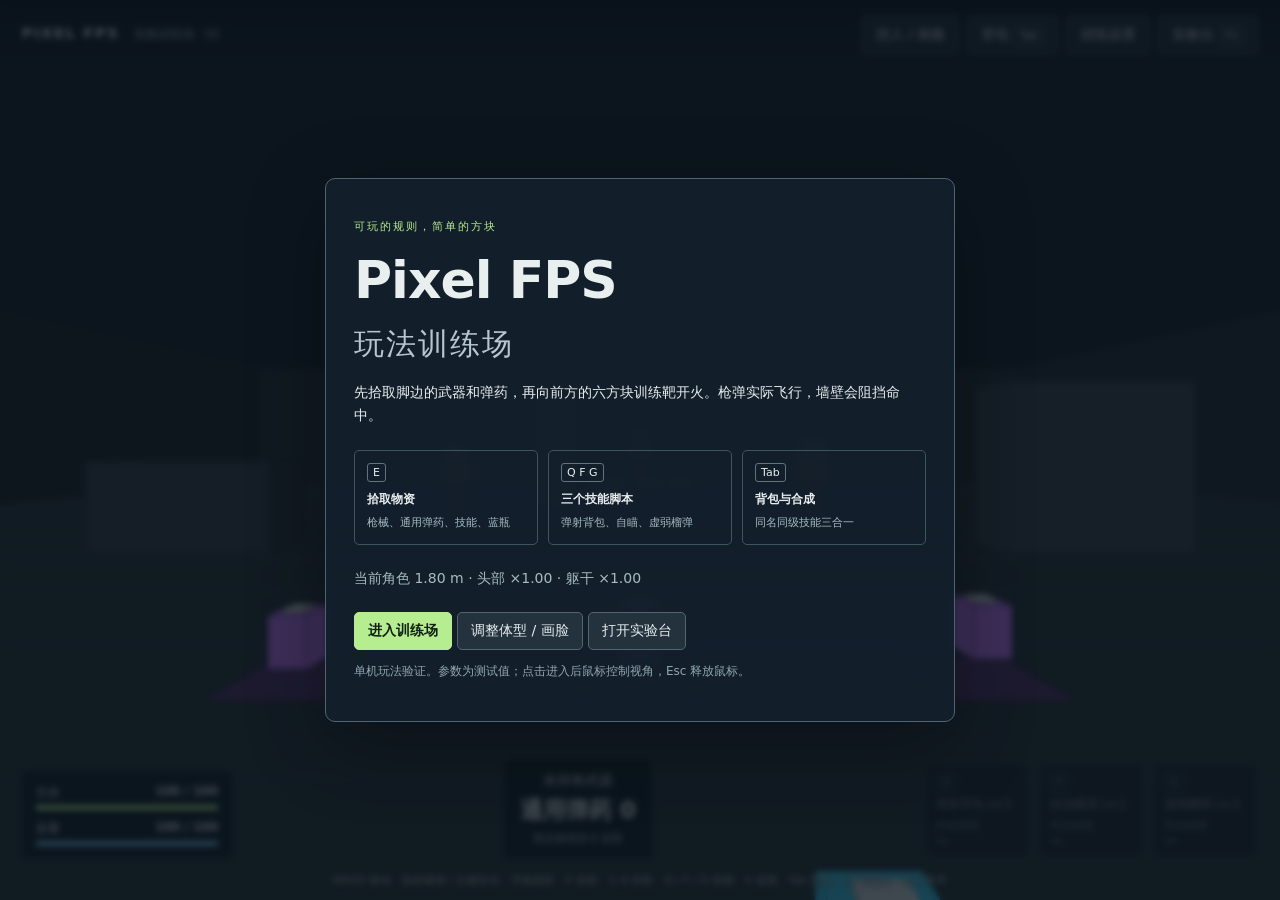
==== commit fd542196: "Add configurable training dummies and developer laboratory Provide one experiment API for the in-gam" ====
--- a/index.html
+++ b/index.html
@@ -1,23 +1,42 @@
 <!doctype html>
 <html lang="zh-CN">
 <head><meta charset="utf-8"><meta name="viewport" content="width=device-width,initial-scale=1"><title>Pixel FPS · 玩法训练场</title><style>:root{color-scheme:dark;font-family:system-ui,-apple-system,"Segoe UI","Microsoft YaHei",sans-serif;color:#e9eeef;background:#18242c;font-size:14px}*{box-sizing:border-box}html,body{margin:0;width:100%;height:100%;overflow:hidden}button,input{font:inherit}button{border:1px solid #536573;background:#23323d;color:#e9eeef;border-radius:5px;padding:9px 13px;cursor:pointer}button:hover{background:#354959}button:focus-visible{outline:2px solid #a8eb9e;outline-offset:3px}button:disabled{opacity:.45;cursor:default}button.primary{color:#102114;background:#b7ed91;border-color:#b7ed91;font-weight:700}kbd{font-family:inherit;font-size:11px;border:1px solid #61737d;border-radius:3px;padding:2px 5px;white-space:nowrap}#arena{display:block;width:100%;height:100%;touch-action:none}#hud{position:fixed;inset:0;pointer-events:none}header{display:flex;justify-content:space-between;align-items:center;padding:16px 22px;gap:15px;background:linear-gradient(#101b25dd,transparent)}header strong{letter-spacing:2px;margin-right:14px}header .muted{font-size:12px}.header-actions{display:flex;gap:8px;pointer-events:auto}.muted{color:#a7bbc4;line-height:1.65}.fine{font-size:12px;line-height:1.65;color:#92a6b2}.eyebrow{font-size:11px;letter-spacing:2px;color:#b7ed91}h1{font-size:clamp(30px,5vw,52px);margin:16px 0;line-height:1.08;letter-spacing:-1px}h1 span{font-size:.58em;font-weight:500;letter-spacing:2px;color:#b5c6cf}h2{margin:0 0 18px;font-size:24px}h3{font-size:13px;color:#bed0d9;margin-top:24px}p{line-height:1.7}#crosshair{position:absolute;left:50%;top:50%;width:18px;height:18px;transform:translate(-50%,-50%);filter:drop-shadow(0 1px 2px #000)}#crosshair i,#crosshair b{position:absolute;background:#ebfff2}#crosshair i{left:8px;top:0;width:2px;height:18px}#crosshair b{left:0;top:8px;width:18px;height:2px}#crosshair.locked i,#crosshair.locked b{background:#b7ed91}#hit-marker{position:absolute;left:50%;top:50%;transform:translate(-50%,-50%);font-size:42px;color:#ffe1a2;opacity:0}#target-label{position:absolute;top:calc(50% + 25px);left:50%;transform:translateX(-50%);color:#ffe1a2;font-size:12px;white-space:nowrap;text-shadow:0 1px 3px #000}.prompt{position:absolute;bottom:180px;left:50%;transform:translateX(-50%);border:1px solid #82928a;padding:11px 18px;background:#13202bef;text-align:center;min-width:180px;border-radius:6px}#toast{position:absolute;top:85px;left:50%;transform:translateX(-50%);background:#182933ed;border-radius:5px;padding:9px 16px;max-width:min(90%,600px);text-align:center;opacity:0;transition:opacity .15s}#toast.show{opacity:1}.bottom-hud{position:absolute;bottom:42px;left:22px;right:22px;display:flex;align-items:flex-end;justify-content:space-between;gap:18px}.resources{width:210px;flex-shrink:0;padding:12px 14px;background:#12212bdc;border-radius:5px}.resources>div{display:grid;grid-template-columns:1fr auto;gap:4px 12px;font-size:12px}.resources>div+div{margin-top:10px}progress{appearance:none;width:100%;height:5px;grid-column:1/-1;border:0;border-radius:2px;background:#435261}progress::-webkit-progress-bar{background:#435261}progress::-webkit-progress-value{background:#b7ed91}#mana-bar::-webkit-progress-value{background:#79c6ed}.weapon-hud{padding:12px 16px;background:#12212bdc;border-radius:5px;display:flex;flex-direction:column;text-align:center;gap:5px}.weapon-hud strong{font-size:23px}.weapon-hud small{color:#b4c5ce;font-size:11px}.skill-hud{display:flex;gap:8px}.skill-card{min-width:106px;position:relative;border:1px solid #566a75;background:#12212be6;padding:9px 11px;border-radius:5px}.skill-card.active{border-color:#b7ed91}.skill-card.unowned{opacity:.5}.skill-card .name{font-size:12px;margin:7px 0 5px}.skill-card .detail{font-size:11px;color:#a9bdc9}.skill-card .cooldown{font-size:13px;font-weight:700;color:#cfe3ed}#control-hint{position:absolute;bottom:12px;left:20px;right:20px;text-align:center;font-size:11px;color:#cee0e8;text-shadow:0 1px 4px #000}.overlay{position:fixed;inset:0;z-index:5;display:flex;align-items:center;justify-content:center;padding:20px;background:#071018b8;backdrop-filter:blur(3px)}[hidden]{display:none!important}.panel{width:min(100%,460px);max-height:95vh;overflow:auto;background:#13202bf5;border:1px solid #4e6473;border-radius:10px;padding:28px;box-shadow:0 20px 80px #0005}.start-panel{width:min(100%,630px)}.panel>button{margin:8px 5px 0 0}.instruction-grid{display:grid;grid-template-columns:repeat(3,1fr);gap:10px;margin:22px 0}.instruction-grid>div{border:1px solid #3f5462;padding:12px;border-radius:5px}.instruction-grid b{display:block;font-size:12px;margin:9px 0 5px}.instruction-grid small{font-size:11px;color:#a7bbc4;line-height:1.5}.instruction-grid kbd{display:inline-block}dialog{color:#e9eeef;background:#14232e;border:1px solid #5e7687;border-radius:8px;padding:24px;width:min(92vw,740px);max-height:90vh;overflow:auto}dialog::backdrop{background:#071018bd;backdrop-filter:blur(3px)}.dialog-title{display:flex;align-items:center;justify-content:space-between;gap:12px;margin-bottom:15px}.dialog-title h2{margin:0}.inventory-resources{display:flex;gap:15px;flex-wrap:wrap;padding:12px;background:#203441;border-radius:5px}.inventory-row{display:flex;align-items:center;justify-content:space-between;gap:14px;padding:13px 0;border-bottom:1px solid #354a59}.inventory-row small{display:block;font-size:12px;color:#a9beca;line-height:1.7}.inventory-row .actions{display:flex;gap:6px;flex-shrink:0}.empty{color:#9fb1bc;padding:8px 0}.check-row,.range-row{display:flex;align-items:center;gap:12px;margin:18px 0}.range-row input{flex:1}.check-row input{width:18px;height:18px}.character-dialog{width:98vw;height:96vh;max-height:96vh;padding:12px;overflow:hidden}.character-dialog iframe{width:100%;height:calc(100% - 66px);border:0;background:#131b23}#boot-error{color:#ffbbaa;border:1px solid #a76558;padding:10px}body.damage:after{content:"";position:fixed;inset:0;box-shadow:inset 0 0 90px #c4484670;pointer-events:none}@media(max-width:850px){header{padding:10px}header .muted{display:none}.header-actions{gap:4px}header button{font-size:11px;padding:7px}.bottom-hud{left:10px;right:10px;bottom:56px;gap:8px;flex-wrap:wrap}.resources{width:160px}.skill-card{min-width:85px;padding:7px}.weapon-hud strong{font-size:17px}.weapon-hud{padding:10px}.skill-hud{gap:4px}#control-hint{font-size:10px;line-height:1.6;bottom:8px}#pickup-prompt{bottom:220px}.inventory-row{align-items:flex-start}.inventory-row .actions{flex-direction:column}.character-dialog .dialog-title h2{font-size:17px}.character-dialog .dialog-title button{font-size:11px;padding:7px}}@media(max-width:560px){.instruction-grid{grid-template-columns:1fr}.instruction-grid>div{padding:9px}.instruction-grid b{display:inline;margin-left:9px}.instruction-grid small{display:block;margin-top:5px}.panel{padding:22px}.skill-hud{width:100%;justify-content:flex-end}.resources{width:46%}.weapon-hud{width:49%}header strong{font-size:12px;letter-spacing:1px;margin:0}.dialog-title h2{font-size:19px}.character-dialog .dialog-title{align-items:flex-start}.character-dialog .dialog-title>div{display:flex;gap:4px}.prompt{bottom:244px}}
+
+/* The laboratory is an operational panel; world rendering stays unchanged. */
+#lab-badge{position:absolute;top:75px;left:22px;background:#203e4dec;border:1px solid #9fb5c4;padding:6px 10px;max-width:85%;font-size:11px;color:#dbeff5}.lab-dialog{width:min(96vw,1180px);max-height:95vh;padding:22px}.lab-dialog .eyebrow{margin:0 0 6px}.lab-dialog h3{margin:12px 0}.lab-dialog input:not([type=checkbox]),.lab-dialog select{min-width:0;max-width:100%;background:#0b1923;color:#e8f1f4;border:1px solid #506879;border-radius:4px;padding:7px;font:inherit}.lab-actions{display:flex;align-items:center;flex-wrap:wrap;gap:7px;margin:9px 0}.lab-actions>label{display:flex;align-items:center;gap:7px;font-size:12px}.lab-actions input[type=checkbox],.lab-checks input[type=checkbox]{width:16px;height:16px;accent-color:#b7ed91}.lab-quick{padding:10px 0;border-top:1px solid #405666;border-bottom:1px solid #405666}.lab-quick button,.lab-section button{font-size:12px;padding:7px 9px}.lab-cheats{gap:16px}.lab-columns{display:grid;grid-template-columns:minmax(0,0.9fr) minmax(0,1.1fr);gap:22px}.lab-section{min-width:0}.lab-section+.lab-section{border-left:1px solid #405666;padding-left:22px}.lab-label{display:grid;gap:6px;font-size:12px;margin:12px 0}.lab-fields{display:grid;grid-template-columns:repeat(4,minmax(0,1fr));gap:8px;margin:12px 0}.lab-fields.positions{grid-template-columns:repeat(3,minmax(0,1fr))}.lab-fields label{display:grid;gap:5px;font-size:11px;color:#b7c9d1}.lab-fields input{width:100%}.lab-checks{display:flex;flex-wrap:wrap;gap:8px;margin:10px 0}.lab-checks label{display:flex;align-items:center;gap:7px;font-size:12px}.lab-checks input[type=number]{width:70px}.console-output{height:235px;overflow:auto;background:#07131c;border:1px solid #405666;border-radius:5px;padding:10px;font:12px/1.7 ui-monospace,SFMono-Regular,Consolas,monospace;white-space:pre-wrap;overflow-wrap:anywhere}.console-output>div+div{margin-top:6px}.console-error{color:#ffa68c}.console-result{color:#bedacb}.console-form{display:flex;align-items:center;gap:8px;margin-top:8px}.console-form input{flex:1;width:0}.console-form span{color:#b7ed91}.lab-log-title{display:flex;align-items:center;gap:7px;flex-wrap:wrap;margin:22px 0 8px}.lab-log-title h3{margin-right:auto}.lab-log{max-height:360px;overflow:auto;background:#0d1c26;border:1px solid #405666;border-radius:4px;font-size:11px;line-height:1.6;padding:6px}.lab-log table{width:100%;border-collapse:collapse;table-layout:fixed}.lab-log th,.lab-log td{padding:7px 5px;text-align:left;vertical-align:top;white-space:pre-wrap;overflow-wrap:anywhere;border-bottom:1px solid #354a59}.lab-log th:first-child{width:16%}.lab-log th:nth-child(2){width:32%}.lab-log th{position:sticky;top:-6px;background:#203441;color:#cde0e9}.lab-log td:nth-child(3){font-variant-numeric:tabular-nums}.lab-section form:has(select:disabled){opacity:.6}@media(max-width:850px){.lab-dialog{padding:15px}.lab-columns{grid-template-columns:1fr}.lab-section+.lab-section{padding:14px 0 0;border-left:0;border-top:1px solid #405666}.lab-dialog .dialog-title{align-items:flex-start}.lab-dialog .dialog-title .lab-actions{margin:0}.console-output{height:180px}header .header-actions{flex-wrap:wrap;justify-content:flex-end}.header-actions button{white-space:nowrap}#lab-badge{top:85px;left:10px}.lab-fields{grid-template-columns:repeat(2,minmax(0,1fr))}}@media(max-width:420px){header{align-items:flex-start}header strong{display:block;white-space:nowrap;margin-top:9px}.header-actions{max-width:260px}.lab-dialog{width:98vw;padding:12px}.lab-dialog .dialog-title h2{font-size:21px}.lab-dialog .dialog-title .eyebrow{font-size:9px;letter-spacing:0}.lab-dialog .dialog-title button{font-size:12px;padding:7px}.lab-fields.positions{gap:5px}.lab-quick{gap:5px}.lab-log{padding:3px}.lab-log td,.lab-log th{padding:5px 3px}}
 </style></head>
 <body>
 <canvas id="arena" aria-label="第一人称方块人训练场"></canvas>
 <div id="hud">
-  <header><div><strong>PIXEL FPS</strong><span class="muted">玩法训练场 · 01</span></div><div class="header-actions"><button id="edit-character">捏人 / 画脸</button><button id="open-inventory">背包 <kbd>Tab</kbd></button><button id="open-settings">训练设置</button></div></header>
-  <div id="target-label"></div><div id="crosshair"><i></i><b></b></div><div id="hit-marker" aria-hidden="true">×</div>
+  <header><div><strong>PIXEL FPS</strong><span class="muted">实验训练场 · 02</span></div><div class="header-actions"><button id="edit-character">捏人 / 画脸</button><button id="open-inventory">背包 <kbd>Tab</kbd></button><button id="open-settings">训练设置</button><button id="open-lab">实验台 <kbd>F2</kbd></button></div></header>
+  <div id="lab-badge" hidden></div><div id="target-label"></div><div id="crosshair"><i></i><b></b></div><div id="hit-marker" aria-hidden="true">×</div>
   <div id="pickup-prompt" class="prompt" hidden></div><div id="toast" role="status" aria-live="polite"></div>
   <section class="bottom-hud"><div class="resources"><div><span>生命</span><strong id="health">100 / 100</strong><progress id="health-bar" max="100" value="100"></progress></div><div><span>蓝量</span><strong id="mana">100 / 100</strong><progress id="mana-bar" max="100" value="100"></progress></div></div><div class="weapon-hud"><span id="weapon-label">未持有武器</span><strong id="ammo">弹药 0</strong><small id="weapon-hint">靠近物资按 E 拾取</small></div><div id="skill-hud" class="skill-hud"></div></section>
-  <div id="control-hint">WASD 移动 · 鼠标瞄准 / 左键攻击 · 空格跳跃 · E 拾取 · 1–4 切枪 · Q / F / G 技能 · V 蓝瓶 · Tab 背包 · Esc 暂停</div>
+  <div id="control-hint">WASD 移动 · 鼠标瞄准 / 左键攻击 · 空格跳跃 · E 拾取 · 1–4 切枪 · Q / F / G 技能 · V 蓝瓶 · Tab 背包 · F2 实验台 · Esc 暂停</div>
 </div>
 <section id="start-screen" class="overlay">
- <div class="panel start-panel"><p class="eyebrow">可玩的规则，简单的方块</p><h1>Pixel FPS<br><span>玩法训练场</span></h1><p>先拾取脚边的武器和弹药，再向前方的六方块训练靶开火。枪弹实际飞行，墙壁会阻挡命中。</p><div class="instruction-grid"><div><kbd>E</kbd><b>拾取物资</b><small>枪械、通用弹药、技能、蓝瓶</small></div><div><kbd>Q F G</kbd><b>三个技能脚本</b><small>弹射背包、自瞄、虚弱榴弹</small></div><div><kbd>Tab</kbd><b>背包与合成</b><small>同名同级技能三合一</small></div></div><p id="character-summary" class="muted"></p><button id="start-game" class="primary">进入训练场</button><button id="start-edit">调整体型 / 画脸</button><p class="fine">单机玩法验证。参数为测试值；点击进入后鼠标控制视角，Esc 释放鼠标。</p><p id="boot-error" role="alert" hidden></p></div>
+ <div class="panel start-panel"><p class="eyebrow">可玩的规则，简单的方块</p><h1>Pixel FPS<br><span>玩法训练场</span></h1><p>先拾取脚边的武器和弹药，再向前方的六方块训练靶开火。枪弹实际飞行，墙壁会阻挡命中。</p><div class="instruction-grid"><div><kbd>E</kbd><b>拾取物资</b><small>枪械、通用弹药、技能、蓝瓶</small></div><div><kbd>Q F G</kbd><b>三个技能脚本</b><small>弹射背包、自瞄、虚弱榴弹</small></div><div><kbd>Tab</kbd><b>背包与合成</b><small>同名同级技能三合一</small></div></div><p id="character-summary" class="muted"></p><button id="start-game" class="primary">进入训练场</button><button id="start-edit">调整体型 / 画脸</button><button id="start-lab">打开实验台</button><p class="fine">单机玩法验证。参数为测试值；点击进入后鼠标控制视角，Esc 释放鼠标。</p><p id="boot-error" role="alert" hidden></p></div>
 </section>
-<section id="pause-screen" class="overlay" hidden><div class="panel"><p class="eyebrow">训练已暂停</p><h2 id="pause-title">继续你的实验</h2><p id="pause-copy">鼠标已释放。点击继续回到第一人称。</p><button id="resume-game" class="primary">继续训练</button><button id="pause-inventory">背包与合成</button><button id="pause-character">调整体型 / 画脸</button><button id="pause-settings">训练设置</button><button id="reset-game">重新开始训练</button></div></section>
+<section id="pause-screen" class="overlay" hidden><div class="panel"><p class="eyebrow">训练已暂停</p><h2 id="pause-title">继续你的实验</h2><p id="pause-copy">鼠标已释放。点击继续回到第一人称。</p><button id="resume-game" class="primary">继续训练</button><button id="pause-inventory">背包与合成</button><button id="pause-character">调整体型 / 画脸</button><button id="pause-settings">训练设置</button><button id="pause-lab">实验台 / 控制台</button><button id="reset-game">重新开始训练</button></div></section>
 <dialog id="inventory-dialog"><div class="dialog-title"><h2>背包与合成</h2><button id="close-inventory" aria-label="关闭背包">关闭</button></div><p class="muted">快捷键只是使用入口。这里显示实际持有的武器、资源和技能。</p><div id="inventory-resources" class="inventory-resources"></div><h3>武器</h3><div id="inventory-weapons"></div><h3>技能</h3><div id="inventory-skills"></div><p class="fine">同名同级的三份普通技能合成一份高一级技能。自瞄是消耗型终极，每次使用消耗一份。</p></dialog>
 <dialog id="settings-dialog"><div class="dialog-title"><h2>训练设置</h2><button id="close-settings">关闭</button></div><label class="check-row"><input id="moving-targets" type="checkbox" checked>训练靶横向移动</label><label class="check-row"><input id="enemy-fire" type="checkbox">靶机回击（可验证虚弱与受伤）</label><label class="range-row">鼠标灵敏度 <input id="sensitivity" type="range" min="0.0005" max="0.005" step="0.0001" value="0.002"><output id="sensitivity-value">1.0×</output></label><button id="reset-targets">恢复训练靶</button><button id="reset-all">重置场地与物资</button><h3>角色</h3><p id="settings-character" class="muted"></p><button id="import-character">导入角色 JSON</button><button id="default-character">使用默认角色</button><input id="character-file" type="file" accept=".json,application/json" hidden><p class="fine">可导入捏人模块导出的角色。应用体型会重新开始训练。</p></dialog>
 <dialog id="character-dialog" class="character-dialog"><div class="dialog-title"><h2>角色制作</h2><div><button id="cancel-character">取消</button><button id="apply-character" class="primary">应用角色并重新训练</button></div></div><iframe id="character-frame" title="方块人体型与画脸编辑器"></iframe></dialog>
+<dialog id="lab-dialog" class="lab-dialog">
+  <div class="dialog-title"><div><p class="eyebrow">实验木桩 / 作弊控制台</p><h2>玩法实验台</h2></div><div class="lab-actions"><button id="lab-close">关闭</button><button id="lab-play" class="primary">继续训练</button></div></div>
+  <p class="fine">实验台打开时场景暂停，指令立即生效。可逐帧观察；“继续训练”恢复时间并应用所选速度。F2 或反引号键再次打开。</p>
+  <div class="lab-quick lab-actions"><button data-command="refill">补满血蓝</button><button data-command="cooldown clear">清除冷却</button><button data-command="give ammo 300">弹药 +300</button><button data-command="clear projectiles">清除弹丸</button><button id="lab-step">前进 1 帧</button><button id="lab-step-second">前进 1 秒</button><label>时间速度 <select id="lab-speed"><option value="0.1">0.1×</option><option value="0.25">0.25×</option><option value="0.5">0.5×</option><option value="1" selected>1×</option><option value="2">2×</option></select></label></div>
+  <div class="lab-actions lab-cheats"><label><input id="cheat-mana" type="checkbox"> 无限蓝量</label><label><input id="cheat-ammo" type="checkbox"> 无限弹药</label><label><input id="cheat-cooldown" type="checkbox"> 无技能冷却</label><span id="lab-clock" class="muted"></span></div>
+  <div class="lab-columns">
+    <section class="lab-section"><h3>实验场景</h3><div class="lab-actions"><select id="lab-scenario-select" aria-label="实验场景"></select><button id="lab-scenario-load">载入</button><button id="lab-scenario-delete">删除自存场景</button></div><div class="lab-actions"><input id="lab-scenario-name" aria-label="保存场景名称" placeholder="给当前实验起个名字" maxlength="40"><button id="lab-scenario-save">保存配置</button></div><div class="lab-actions"><button id="lab-scenario-export">导出配置 JSON</button><button id="lab-scenario-import">导入配置 JSON</button><input id="lab-scenario-file" type="file" accept=".json,application/json" hidden></div><p class="fine">保存体型、木桩、物资及实验开关。载入会恢复满血满蓝、清空弹丸和临时状态，重新开始同一组条件。</p>
+      <h3>物资</h3><div class="lab-actions"><button data-command="give weapon pistol">发放手枪</button><button data-command="give weapon rifle">发放步枪</button><button data-command="give weapon knife">发放小刀</button><button data-command="give mana 5">蓝瓶 +5</button><button data-command="give skill jetpack 9 1">弹射背包 ×9</button><button data-command="give skill weaken 9 1">虚弱榴弹 ×9</button><button data-command="give skill autoaim 3 1">自瞄 ×3</button></div>
+      <h3>木桩</h3><div class="lab-actions"><select id="lab-dummy-preset" aria-label="新木桩体型"><option value="standard">标准体型</option><option value="bighead">大头</option><option value="tiny">小体型</option><option value="longarm">长臂</option></select><button id="lab-dummy-spawn">新增木桩</button><button data-command="dummy clear">清空木桩</button></div>
+      <form id="lab-dummy-form"><label class="lab-label">编辑对象 <select id="lab-dummy-select"></select></label><div class="lab-fields"><label>头部大小<input id="dummy-head" type="number" min="0.15" max="5" step="0.05" required></label><label>躯干大小<input id="dummy-torso" type="number" min="0.15" max="5" step="0.05" required></label><label>臂长 / m<input id="dummy-arms" type="number" min="0.04" max="4" step="0.01" required></label><label>腿长 / m<input id="dummy-legs" type="number" min="0.04" max="4" step="0.01" required></label></div><div class="lab-fields positions"><label>X<input id="dummy-x" type="number" step="0.1" required></label><label>Y<input id="dummy-y" type="number" min="0" step="0.1" required></label><label>Z<input id="dummy-z" type="number" step="0.1" required></label></div><div class="lab-actions"><label>移动 <select id="dummy-move"><option value="inherit">跟随训练设置</option><option value="stationary">静止</option><option value="strafe">左右移动</option></select></label><label>攻击 <select id="dummy-fire"><option value="inherit">跟随训练设置</option><option value="off">不还击</option><option value="on">向玩家还击</option></select></label></div><div class="lab-checks"><label><input id="dummy-recover" type="checkbox"> 非致命受伤后补满生命</label><label><input id="dummy-respawn" type="checkbox"> 死亡后自动复活</label><label>复活等待 / s <input id="dummy-delay" type="number" min="0" max="60" step="0.1" value="1" required></label></div><p id="lab-dummy-info" class="fine"></p><div class="lab-actions"><button class="primary" type="submit">应用木桩配置</button><button id="lab-dummy-remove" type="button">移除此木桩</button></div></form>
+    </section>
+    <section class="lab-section"><h3>控制台</h3><div id="console-output" class="console-output" role="log" aria-label="指令执行结果"></div><form id="console-form" class="console-form"><span aria-hidden="true">&gt;</span><input id="console-input" aria-label="控制台指令" placeholder="help 查看指令，↑↓ 找回历史" autocomplete="off" spellcheck="false" list="console-suggestions"><button type="submit">执行</button></form><datalist id="console-suggestions"><option value="help"><option value="list"><option value="give skill weaken 9 1"><option value="dummy spawn bighead 0 0 -6"><option value="status add player invulnerable 10"><option value="status clear player"><option value="time pause"><option value="step 60"><option value="scenario load shooting"><option value="scenario load merge"><option value="scenario load weakness"></datalist><p class="fine">例如 give skill weaken 9 1：发放九份一级虚弱榴弹。技能仍通过正常发动入口施放，终极仍按份消耗。</p>
+      <div class="lab-log-title"><h3>战斗记录</h3><select id="lab-log-filter" aria-label="日志类型"><option value="all">全部事件</option><option value="damage">伤害结算</option><option value="status">状态变化</option></select><button id="lab-log-export">导出</button><button data-command="clear log">清空</button></div><div id="lab-log" class="lab-log" aria-live="off"></div><p class="fine">保留最近 500 条，面板显示其中最新 80 条。时间为游戏内秒数，暂停与慢放同时作用于弹丸、状态、冷却和复活。</p>
+    </section>
+  </div>
+</dialog>
 <script id="studio-document" type="application/json">"<!doctype html>\n<html lang=\"zh-CN\">\n<head>\n<meta charset=\"utf-8\"><meta name=\"viewport\" content=\"width=device-width,initial-scale=1\">\n<meta name=\"color-scheme\" content=\"dark\"><meta name=\"description\" content=\"六方块角色构建器：调整体型，自由画脸，只有头部正面使用绘制的贴图。离线运行。\">\n<title>方块人 · 角色构建器<\/title>\n<style>:root{color-scheme:dark;--bg:#10171e;--panel:#1b232b;--line:#303b45;--ink:#eef0ed;--muted:#a3afb7;--accent:#e2b080;--field:#111a22;--soft:#27323c;font-family:Inter,\"PingFang SC\",\"Microsoft YaHei\",system-ui,sans-serif;font-synthesis:none}*{box-sizing:border-box}body{margin:0;background:var(--bg);color:var(--ink);font-size:14px}button,input{font:inherit}button{cursor:pointer}button:focus-visible,input:focus-visible,canvas:focus-visible{outline:2px solid var(--accent);outline-offset:4px}button{color:inherit;border:1px solid var(--line);background:transparent;border-radius:7px;padding:8px 12px;line-height:1.4}button:hover{background:var(--soft)}button:active{transform:translateY(1px)}button[aria-pressed=true]{color:var(--accent);background:#3a3027;border-color:#80634a}.app{max-width:1800px;margin:auto;min-height:100vh;display:flex;flex-direction:column}.header{height:80px;display:flex;align-items:center;justify-content:space-between;padding:0 32px;border-bottom:1px solid var(--line);gap:16px}.brand{display:flex;gap:14px;align-items:center}.brand-mark{height:34px;width:32px;position:relative;background:var(--accent);clip-path:polygon(50% 0,100% 25%,100% 75%,50% 100%,0 75%,0 25%)}.brand-mark:after{content:\"\";position:absolute;inset:8px;background:var(--bg);clip-path:polygon(50% 0,100% 25%,100% 75%,50% 100%,0 75%,0 25%)}h1{margin:0;font-size:19px;font-weight:600;letter-spacing:.04em}.eyebrow{font-size:10px;letter-spacing:.16em;color:var(--muted);margin-top:5px}.actions{display:flex;align-items:center;gap:8px}.actions .primary{background:var(--accent);color:#23221e;border-color:var(--accent);font-weight:600}.primary:hover{background:#edbf95}.module-tag{margin-left:14px;padding-left:18px;border-left:1px solid var(--line);color:var(--muted);font-size:12px}.workspace{flex:1;display:grid;grid-template-columns:minmax(0,1fr) 350px;min-height:700px}.studio{position:relative;display:flex;flex-direction:column;background:#151d25;min-width:0;overflow:hidden}.studio-head{padding:26px 28px 0;display:flex;justify-content:space-between;align-items:start;position:absolute;left:0;right:0;top:0;z-index:3;pointer-events:none}.metric-label{color:var(--muted);font-size:12px;letter-spacing:.08em}.height-number{font-size:38px;font-weight:450;letter-spacing:-.05em;font-variant-numeric:tabular-nums;margin:4px 0 3px}.height-number span{font-size:15px;letter-spacing:0;color:var(--muted);margin-left:6px}.metric-formula{color:#84949f;font-size:11px}.studio-badge{border:1px solid #3b4852;padding:6px 10px;border-radius:5px;color:#b2c0c9;font-size:11px;letter-spacing:.08em}.viewport-wrap{position:absolute;inset:0;overflow:hidden}.viewport-wrap canvas{display:block;width:100%;height:100%}#viewport{touch-action:none;cursor:grab}#viewport:active{cursor:grabbing}.studio-footer{position:absolute;left:28px;right:28px;bottom:23px;display:flex;flex-direction:column;gap:16px;pointer-events:none;z-index:3}.view-bar{display:flex;gap:6px;pointer-events:auto;align-self:center;background:#111a22e6;padding:5px;border:1px solid #34414b;border-radius:9px;box-shadow:0 8px 24px #0002}.view-bar button{border:0;font-size:12px;padding:7px 12px}.view-bar button[aria-pressed=true]{background:#384550;color:#f2f3ef}.view-bar .fit{border-left:1px solid var(--line);border-radius:0;margin-left:2px}.stage-caption{display:flex;justify-content:space-between;align-items:center;gap:14px;color:#8697a2;font-size:11px}.selection-caption{color:#c4ccd0;max-width:60%}.viewport-error{position:absolute;inset:35% 12%;color:#f4c196;text-align:center;line-height:1.8;z-index:3}.inspector{background:var(--panel);border-left:1px solid var(--line);padding:24px;display:flex;flex-direction:column;gap:21px}.inspector-title{display:flex;align-items:center;justify-content:space-between}.inspector h2{font-size:16px;font-weight:550;margin:0}.subtle{font-size:11px;color:var(--muted)}.presets{display:grid;grid-template-columns:repeat(3,1fr);gap:7px}.preset{padding:10px 5px;display:flex;flex-direction:column;align-items:center;gap:4px;font-size:12px;background:#171f27}.preset small{font-size:10px;color:var(--muted);font-variant-numeric:tabular-nums}.group{border-top:1px solid var(--line);padding-top:17px}.group-title{display:flex;align-items:center;justify-content:space-between;margin-bottom:13px;gap:8px}.group-title h3{font-size:12px;margin:0;color:#b2bfc7;font-weight:500}.link-toggle{display:flex;align-items:center;gap:6px;color:var(--muted);font-size:11px;cursor:pointer}.link-toggle input{accent-color:var(--accent);width:14px;height:14px;margin:0}.param-row{margin-top:15px;padding-left:10px;border-left:2px solid transparent;transition:border-color .15s}.param-row:first-child{margin-top:0}.param-row.selected{border-left-color:var(--accent)}.param-top{display:flex;align-items:center;justify-content:space-between;gap:7px;margin-bottom:9px}.part-label{font-size:13px}.selected .part-label{color:var(--accent)}.number-wrap{display:flex;align-items:center;border:1px solid #3a4650;border-radius:5px;background:var(--field);height:29px;padding-right:9px;gap:5px}.number-wrap input{background:none;border:0;color:var(--ink);text-align:right;width:62px;min-width:0;padding:4px 0 4px 5px;font-size:12px;font-variant-numeric:tabular-nums;appearance:textfield;-moz-appearance:textfield}.number-wrap input::-webkit-inner-spin-button{appearance:none}.number-wrap span{font-size:10px;color:var(--muted);min-width:9px}.param-row input[type=range]{width:100%;height:4px;display:block;appearance:none;background:linear-gradient(to right,var(--accent) 0%,var(--accent) var(--fill,17%),#3b4853 var(--fill,17%),#3b4853 100%);border-radius:3px;margin:13px 0 11px;cursor:ew-resize;accent-color:var(--accent)}input[type=range]::-webkit-slider-thumb{appearance:none;width:12px;height:12px;border-radius:50%;background:#eac098;border:2px solid #202730;box-shadow:0 0 0 1px #b0845e}input[type=range]::-moz-range-thumb{width:9px;height:9px;border-radius:50%;background:#eac098;border:2px solid #202730}.dimension{font-size:10px;color:#95a5af;min-height:14px;font-variant-numeric:tabular-nums}.group-note{font-size:10px;color:#83949f;margin:10px 0 0 12px;line-height:1.65}.inspector-bottom{margin-top:auto;border-top:1px solid var(--line);padding-top:15px;display:flex;align-items:center;justify-content:space-between;gap:8px}.reset{font-size:11px;padding:6px 9px;color:#bdc7cc}.save-state{font-size:10px;color:#8b9ea9}.save-state:before{content:\"\";display:inline-block;width:5px;height:5px;background:#9daf98;border-radius:100%;margin-right:6px}.notice{font-size:11px;line-height:1.65;color:#e6b47f;border:1px solid #725737;background:#342b22;padding:9px 12px;border-radius:5px;margin:0}.notice:empty{display:none}.app-footer{display:flex;align-items:center;justify-content:space-between;padding:11px 28px;color:#82939f;font-size:10px;border-top:1px solid var(--line);gap:12px;letter-spacing:.03em}.footer-left{display:flex;gap:18px}.status-message{color:#d7b390;min-height:14px}.sr-only{position:absolute;width:1px;height:1px;overflow:hidden;clip:rect(0,0,0,0)}\n@media(min-width:1250px){.workspace{grid-template-columns:minmax(0,1fr) 372px}.inspector{padding:26px 28px}}@media(min-height:980px) and (min-width:761px){.workspace{min-height:850px}.param-row{margin-top:22px}.inspector{gap:25px}}@media(max-width:900px){.header{padding:0 20px}.module-tag{display:none}.workspace{grid-template-columns:minmax(0,1fr) 310px}.inspector{padding:20px;gap:18px}.studio-head{padding:24px 20px}.studio-footer{left:20px;right:20px}.stage-caption{flex-direction:column;align-items:start;gap:4px}.selection-caption{max-width:100%}.height-number{font-size:32px}.studio-badge{display:none}}@media(max-width:760px){.header{height:72px;padding:0 16px}.brand{gap:10px}h1{font-size:17px}.brand-mark{width:25px;height:27px}.eyebrow{font-size:8px}.actions button{padding:7px 9px;font-size:12px}.workspace{display:flex;flex-direction:column;min-height:0}.studio{height:510px;flex:none}.inspector{border-left:0;border-top:1px solid var(--line);padding:24px;display:grid;grid-template-columns:1fr 1fr;gap:24px}.inspector-title,.presets,.notice,.inspector-bottom{grid-column:1/-1}.scale-group{grid-column:1/-1;display:grid;grid-template-columns:1fr 1fr;gap:16px}.scale-group .param-row{margin-top:0}.scale-group .group-note{grid-column:1/-1;margin-top:0}.height-number{font-size:30px}.stage-caption{flex-direction:row}.app-footer{padding:12px 20px;flex-wrap:wrap}.footer-left{gap:12px}}@media(max-width:440px){.header{gap:8px}.brand-mark{display:none}.header .actions{gap:5px}.actions button{font-size:11px;padding:7px 8px}.studio{height:430px}.studio-head{padding:20px}.metric-formula{font-size:10px}.stage-caption{font-size:10px;flex-direction:column;gap:5px}.studio-footer{bottom:16px;gap:13px}.view-bar button{padding:7px 10px}.inspector{display:flex;gap:22px;padding:22px}.scale-group{display:block}.scale-group .param-row+.param-row{margin-top:20px}.group-note{margin-top:12px!important}.footer-left{flex-wrap:wrap;gap:8px}.preset{min-height:50px}.link-toggle{min-height:28px}.param-row input[type=range]{height:6px;margin-top:17px;margin-bottom:15px}}@media(prefers-reduced-motion:reduce){*{transition:none!important}}\n[hidden]{display:none!important}.body-panel{display:flex;flex-direction:column;gap:21px;flex:1}.module-tabs{display:grid;grid-template-columns:1fr 1fr;gap:4px;padding:4px;background:#121b23;border:1px solid var(--line);border-radius:8px}.module-tabs button{border:0;font-size:12px;display:flex;gap:8px;justify-content:center;align-items:center}.module-tabs button span{font-size:10px;opacity:.65;font-variant-numeric:tabular-nums}.module-tabs button[aria-selected=true]{background:#3a3027;color:#edbd90}.body-actions{display:flex;align-items:center;justify-content:space-between;gap:8px}.next-step{font-size:11px;border-color:#766046;color:var(--accent);padding:6px 9px}.face-panel{display:flex;flex-direction:column;gap:18px}.face-stage-title{font-size:26px;margin:8px 0;letter-spacing:-.03em}.paint-tools{display:flex;align-items:center;gap:6px}.paint-tools button{font-size:12px;padding:7px 12px}.paint-tool-hint{font-size:10px;color:var(--muted);margin-left:auto}.paint-board{padding:8px;border:1px solid #45515b;background:#111a22;border-radius:5px}.paint-board canvas{display:block;width:100%;height:auto;aspect-ratio:1;background:#c8c5b9;image-rendering:pixelated;touch-action:none;cursor:crosshair;outline:1px solid #707570;user-select:none}.paint-history{display:flex;align-items:center;gap:6px}.paint-history button{font-size:11px;padding:6px 10px}.paint-history button:last-child{margin-left:auto}.paint-history button:disabled{opacity:.35;cursor:default;transform:none}.paint-history button:disabled:hover{background:transparent}.paint-section-heading{display:flex;justify-content:space-between;align-items:center;font-size:12px;margin-bottom:12px}.custom-color{display:flex;align-items:center;gap:8px;font-size:10px;color:var(--muted);cursor:pointer}.custom-color input{width:30px;height:26px;padding:2px;border:1px solid #495761;border-radius:5px;background:var(--field);cursor:pointer}.paint-palette{display:grid;grid-template-columns:repeat(8,1fr);gap:7px}.paint-palette button{height:28px;min-width:0;padding:3px;border-radius:4px;border:1px solid transparent;background:transparent}.paint-palette button span{display:block;width:100%;height:100%;background:var(--swatch);border:1px solid #ffffff22;border-radius:2px}.paint-palette button[aria-pressed=true]{border-color:var(--accent);background:transparent}.brush-size{display:flex;flex-direction:column;gap:14px;font-size:12px}.brush-size>span{display:flex;align-items:center;gap:6px}.brush-size output{margin-left:auto;font-variant-numeric:tabular-nums;color:var(--accent)}.brush-size small{font-size:10px;color:var(--muted)}.brush-size input{width:100%;accent-color:var(--accent);margin:0;height:16px}.paint-note{font-size:11px;color:#96a7b1;line-height:1.9;margin:0}.face-mode .workspace{grid-template-columns:minmax(0,1fr) 390px}.face-mode .inspector-bottom{margin-top:auto}.inspector .inspector-bottom{flex:none}.face-mode .paint-board{box-shadow:0 10px 30px #0002}\n@media(min-height:980px) and (min-width:761px){.body-panel{gap:25px}}@media(max-width:900px){.body-panel{gap:18px}.face-mode .workspace{grid-template-columns:minmax(0,1fr) 330px}.face-panel{gap:16px}.paint-tools button{padding:7px 10px}.paint-tool-hint{font-size:9px}}@media(max-width:760px){.inspector{display:flex}.body-panel{display:grid;grid-template-columns:1fr 1fr;gap:24px}.body-actions{grid-column:1/-1}.module-tabs{flex:none}.face-panel{max-width:480px;width:100%;align-self:center}.face-mode .studio{height:470px}.face-mode .studio-head{padding-top:20px}.face-stage-title{font-size:22px}.module-tabs button{min-height:40px}.paint-tools button,.paint-history button{min-height:38px}.paint-palette button{height:34px}.custom-color input{height:32px;width:38px}}@media(max-width:440px){.body-panel{display:flex;gap:22px}.paint-tool-hint{font-size:10px}.face-mode .studio{height:390px}.face-stage-title{font-size:20px}.face-mode .metric-formula{max-width:90px;line-height:1.7}.paint-palette{gap:6px}.paint-palette button{height:32px}.face-panel{gap:17px}}\n<\/style>\n<\/head>\n<body>\n<main class=\"app\" aria-busy=\"true\" inert>\n  <header class=\"header\">\n    <div class=\"brand\"><div class=\"brand-mark\" aria-hidden=\"true\"><\/div><div><h1>方块人<\/h1><div class=\"eyebrow\">CHARACTER BUILDER<\/div><\/div><span class=\"module-tag\">FPS · 体型与画脸<\/span><\/div>\n    <div class=\"actions\"><button id=\"import-button\" type=\"button\">导入<\/button><button id=\"export-button\" type=\"button\" class=\"primary\">导出角色 ↗<\/button><\/div>\n    <input type=\"file\" id=\"import-file\" accept=\".json,application/json\" hidden>\n  <\/header>\n  <div class=\"workspace\">\n    <section class=\"studio\" aria-label=\"角色三维预览\">\n      <div class=\"studio-head\">\n        <div id=\"body-metric\"><div class=\"metric-label\">自然身高<\/div><div class=\"height-number\"><output id=\"height-value\">1.80<\/output><span>m<\/span><\/div><div class=\"metric-formula\">头高 + 躯干高 + 腿长<\/div><\/div>\n        <div id=\"face-metric\" hidden><div class=\"metric-label\">画脸<\/div><div class=\"face-stage-title\">头部预览<\/div><div class=\"metric-formula\">正面贴图 · 实时同步<\/div><\/div>\n        <div class=\"studio-badge\" id=\"studio-badge\">6 个方块 · 实时预览<\/div>\n      <\/div>\n      <div class=\"viewport-wrap\" id=\"viewport-wrap\"><canvas id=\"viewport\" aria-label=\"六方块角色三维预览；拖动旋转，滚轮缩放，点击选择部件。也可使用下方视角按钮。\">浏览器需要支持 Canvas 和 WebGL 才能显示三维角色。<\/canvas><\/div>\n      <div class=\"viewport-error\" id=\"viewport-error\" role=\"alert\" hidden><\/div>\n      <div class=\"studio-footer\">\n        <div class=\"view-bar\" role=\"group\" aria-label=\"视角\"><button data-view=\"perspective\" aria-pressed=\"true\" type=\"button\">三维<\/button><button data-view=\"front\" aria-pressed=\"false\" type=\"button\">正面<\/button><button data-view=\"side\" aria-pressed=\"false\" type=\"button\">侧面<\/button><button class=\"fit\" id=\"fit-button\" type=\"button\">适配画面<\/button><\/div>\n        <div class=\"stage-caption\"><span id=\"selection-caption\" class=\"selection-caption\">头部 · 40 × 40 × 40 cm<\/span><span>拖动旋转 · 滚轮缩放 · 点击选择<\/span><\/div>\n      <\/div>\n    <\/section>\n    <aside class=\"inspector\" aria-label=\"角色编辑器\">\n      <div class=\"module-tabs\" role=\"tablist\" aria-label=\"角色编辑步骤\"><button id=\"body-tab\" role=\"tab\" aria-controls=\"body-panel\" aria-selected=\"true\" type=\"button\"><span>01<\/span>调整体型<\/button><button id=\"face-tab\" role=\"tab\" aria-controls=\"face-panel\" aria-selected=\"false\" type=\"button\"><span>02<\/span>画脸<\/button><\/div>\n      <div id=\"body-panel\" class=\"body-panel\" role=\"tabpanel\" aria-labelledby=\"body-tab\">\n      <div class=\"inspector-title\"><h2>尺寸参数<\/h2><span class=\"subtle\">拖动滑杆 · 输入后回车<\/span><\/div>\n      <div class=\"presets\" role=\"group\" aria-label=\"起始体型\">\n        <button type=\"button\" class=\"preset\" data-preset=\"small\" aria-pressed=\"false\">迷你<small>组合示例 · 0.50 m<\/small><\/button>\n        <button type=\"button\" class=\"preset\" data-preset=\"default\" aria-pressed=\"true\">标准<small>组合示例 · 1.80 m<\/small><\/button>\n        <button type=\"button\" class=\"preset\" data-preset=\"tall\" aria-pressed=\"false\">高大<small>组合示例 · 5.00 m<\/small><\/button>\n      <\/div>\n      <div class=\"group scale-group\" id=\"scale-controls\"><\/div>\n      <section class=\"group\"><div class=\"group-title\"><h3>手臂 · 两侧等长<\/h3><\/div><div id=\"arm-controls\"><\/div><p class=\"group-note\">宽 16 cm、深 22 cm 保持不变<\/p><\/section>\n      <section class=\"group\"><div class=\"group-title\"><h3>腿部 · 两侧等长<\/h3><\/div><div id=\"leg-controls\"><\/div><p class=\"group-note\">宽 20 cm、深 24 cm 保持不变<\/p><\/section>\n      <p id=\"geometry-notice\" class=\"notice\"><\/p>\n      <div class=\"body-actions\"><button id=\"reset-button\" class=\"reset\" type=\"button\">恢复初始体型<\/button><button id=\"start-face-button\" class=\"next-step\" type=\"button\">下一步：画脸 →<\/button><\/div>\n      <\/div>\n      <section id=\"face-panel\" class=\"face-panel\" role=\"tabpanel\" aria-labelledby=\"face-tab\" hidden>\n        <div class=\"inspector-title\"><h2>正面画板<\/h2><span class=\"subtle\">空白处保留头部底色<\/span><\/div>\n        <div class=\"paint-tools\" role=\"group\" aria-label=\"绘画工具\"><button id=\"brush-button\" type=\"button\" aria-pressed=\"true\">画笔<\/button><button id=\"eraser-button\" type=\"button\" aria-pressed=\"false\">橡皮<\/button><span class=\"paint-tool-hint\" id=\"paint-tool-hint\">按住拖动绘制<\/span><\/div>\n        <div class=\"paint-board\"><canvas id=\"face-canvas\" width=\"128\" height=\"128\" tabindex=\"0\" aria-label=\"头部正面画板，使用鼠标或手指绘制；内容实时贴到角色头部正面。Ctrl 或 Command 加 Z 撤销。\">请使用支持 Canvas 的浏览器进行绘制。<\/canvas><\/div>\n        <div class=\"paint-history\"><button id=\"undo-button\" type=\"button\" disabled>撤销<\/button><button id=\"redo-button\" type=\"button\" disabled>重做<\/button><button id=\"clear-face-button\" type=\"button\">清空画板<\/button><\/div>\n        <div class=\"paint-colors\"><div class=\"paint-section-heading\"><span>颜色<\/span><label class=\"custom-color\">自选<input id=\"paint-color\" type=\"color\" value=\"#20242b\" aria-label=\"自选画笔颜色\"><\/label><\/div><div id=\"paint-palette\" class=\"paint-palette\" role=\"group\" aria-label=\"常用画笔颜色\"><\/div><\/div>\n        <label class=\"brush-size\" for=\"brush-size\"><span>画笔粗细 <output id=\"brush-size-value\">4<\/output><small>像素<\/small><\/span><input id=\"brush-size\" type=\"range\" min=\"1\" max=\"24\" value=\"4\" step=\"1\"><\/label>\n        <p class=\"paint-note\">只绘制头部正面。橡皮恢复底色，清空后也可以撤销；返回调整体型不会丢失画好的脸。<\/p>\n      <\/section>\n      <div class=\"inspector-bottom\"><span class=\"subtle\" id=\"module-state\">体型编辑<\/span><span class=\"save-state\" id=\"save-state\">自动保存于此浏览器<\/span><\/div>\n    <\/aside>\n  <\/div>\n  <footer class=\"app-footer\"><div class=\"footer-left\"><span>六个独立方块<\/span><span>仅正面贴图<\/span><span>体型与绘画一起保存<\/span><\/div><span class=\"status-message\" id=\"status\" role=\"status\" aria-live=\"polite\">就绪<\/span><\/footer>\n  <span class=\"sr-only\" id=\"announcer\" aria-live=\"polite\"><\/span>\n<\/main>\n<script>(function attachBlockCharacter(root) {\n  \"use strict\";\n\n  const DEFAULTS = Object.freeze({\n    headScale: 1,\n    torsoScale: 1,\n    armLength: 0.65,\n    legLength: 0.8,\n  });\n  const KEYS = Object.freeze(Object.keys(DEFAULTS));\n  const LEGACY_KEYS = Object.freeze([\n    \"headScale\", \"torsoScale\", \"leftArmLength\", \"rightArmLength\", \"leftLegLength\", \"rightLegLength\",\n  ]);\n  const LIMITS = Object.freeze(Object.fromEntries(KEYS.map((key) => [\n    key,\n    Object.freeze(key.endsWith(\"Scale\")\n      ? { min: 0.15, max: 5, step: 0.01 }\n      : { min: 0.04, max: 4, step: 0.01 }),\n  ])));\n  const PRESETS = Object.freeze({\n    default: DEFAULTS,\n    small: Object.freeze({\n      headScale: 0.25,\n      torsoScale: 0.25,\n      armLength: 0.18,\n      legLength: 0.25,\n    }),\n    tall: Object.freeze({\n      headScale: 2.5,\n      torsoScale: 2.5,\n      armLength: 1.8,\n      legLength: 2.5,\n    }),\n    longArms: Object.freeze({ ...DEFAULTS, armLength: 2.4 }),\n  });\n\n  function assertRecord(value, label) {\n    if (value === null || typeof value !== \"object\" || Array.isArray(value)) {\n      throw new TypeError(`${label}必须是对象。`);\n    }\n  }\n\n  /** Fill omitted values and clamp valid numeric edits. Imports use strict validation below. */\n  function normalizeParams(params = {}) {\n    assertRecord(params, \"角色参数\");\n    for (const key of Object.keys(params)) {\n      if (!KEYS.includes(key)) throw new TypeError(`未知角色参数：${key}`);\n    }\n    return Object.fromEntries(KEYS.map((key) => {\n      const value = Object.hasOwn(params, key) ? params[key] : DEFAULTS[key];\n      if (typeof value !== \"number\" || !Number.isFinite(value)) {\n        throw new TypeError(`参数 ${key} 必须是有限数字。`);\n      }\n      return [key, Math.min(LIMITS[key].max, Math.max(LIMITS[key].min, value))];\n    }));\n  }\n\n  /** Meter units; character left is +X, up is +Y, and front is +Z. */\n  function createCharacter(input = {}) {\n    const params = normalizeParams(input);\n    const head = [0.4, 0.4, 0.4].map((length) => length * params.headScale);\n    const torso = [0.48, 0.6, 0.28].map((length) => length * params.torsoScale);\n    const hipY = params.legLength;\n    const shoulderY = hipY + torso[1];\n    // When arms extend below the feet, the lowest arm endpoint defines the floor.\n    const floorOffset = Math.max(0, params.armLength - shoulderY);\n    const legX = Math.max(0.1, torso[0] / 4);\n    const armX = torso[0] / 2 + 0.08;\n    const part = (id, name, size, center) => ({\n      id, name, size, center: [center[0], center[1] + floorOffset, center[2]],\n    });\n    const parts = [\n      part(\"head\", \"头部\", head, [0, shoulderY + head[1] / 2, 0]),\n      part(\"torso\", \"躯干\", torso, [0, hipY + torso[1] / 2, 0]),\n      part(\"leftArm\", \"左臂\", [0.16, params.armLength, 0.22], [armX, shoulderY - params.armLength / 2, 0]),\n      part(\"rightArm\", \"右臂\", [0.16, params.armLength, 0.22], [-armX, shoulderY - params.armLength / 2, 0]),\n      part(\"leftLeg\", \"左腿\", [0.2, params.legLength, 0.24], [legX, hipY - params.legLength / 2, 0]),\n      part(\"rightLeg\", \"右腿\", [0.2, params.legLength, 0.24], [-legX, hipY - params.legLength / 2, 0]),\n    ];\n    const min = [0, 1, 2].map((axis) => Math.min(...parts.map((box) => box.center[axis] - box.size[axis] / 2)));\n    const max = [0, 1, 2].map((axis) => Math.max(...parts.map((box) => box.center[axis] + box.size[axis] / 2)));\n    // Avoid displaying negative zero or roundoff below the floor.\n    if (Math.abs(min[1]) < 1e-12) min[1] = 0;\n    const bounds = { min, max, size: max.map((value, axis) => value - min[axis]) };\n    const notes = [\n      \"头部和躯干保持各自比例，缩放参数作用于三条边；体积随缩放倍数的三次方变化。\",\n      \"手臂截面固定为 0.16 × 0.22 米，腿部截面固定为 0.20 × 0.24 米。\",\n      \"左右手臂共用臂长，左右腿共用腿长。\",\n      \"总高度按全部六个方块的最高点和最低点计算；身高由头部高度、躯干高度及腿长自然得出。\",\n    ];\n    if (floorOffset > 0) {\n      notes.push(\"手臂低于脚底，模型以最低手臂端点落地；显示总高度包含这段长度。\");\n    }\n    return {\n      params,\n      parts,\n      bounds,\n      height: bounds.size[1],\n      standingHeight: hipY + torso[1] + head[1],\n      totalVolume: parts.reduce((sum, box) => sum + box.size[0] * box.size[1] * box.size[2], 0),\n      metadata: {\n        unit: \"m\",\n        axes: { x: \"角色左侧\", y: \"上方\", z: \"正面\" },\n        floorOffset,\n        notes,\n      },\n    };\n  }\n\n  /** Check the bounded PNG envelope; pixel decoding remains the browser's responsibility. */\n  function validateFace(face) {\n    if (face === null) return null;\n    assertRecord(face, \"面部贴图\");\n    const keys = Object.keys(face);\n    if (keys.length !== 3 || ![\"width\", \"height\", \"png\"].every((key) => Object.hasOwn(face, key))) {\n      throw new TypeError(\"面部贴图必须只包含 width、height 和 png。\");\n    }\n    if (face.width !== 128 || face.height !== 128) throw new RangeError(\"面部贴图必须为 128 × 128 像素。\");\n    const prefix = \"data:image/png;base64,\";\n    if (typeof face.png !== \"string\" || !face.png.startsWith(prefix)) {\n      throw new TypeError(\"面部贴图必须是 PNG 的 Base64 数据地址。\");\n    }\n    if (face.png.length >= 200 * 1024) throw new RangeError(\"面部贴图数据地址必须小于 200 KiB。\");\n    const encoded = face.png.slice(prefix.length);\n    if (!/^(?:[A-Za-z0-9+/]{4})*(?:[A-Za-z0-9+/]{2}==|[A-Za-z0-9+/]{3}=)?$/.test(encoded)) {\n      throw new TypeError(\"面部贴图包含无效的 Base64 数据。\");\n    }\n    let bytes;\n    try {\n      if (typeof root.atob === \"function\") {\n        bytes = Uint8Array.from(root.atob(encoded), (character) => character.charCodeAt(0));\n      } else if (typeof Buffer !== \"undefined\") {\n        bytes = Uint8Array.from(Buffer.from(encoded, \"base64\"));\n      } else {\n        throw new Error(\"Base64 decoding unavailable\");\n      }\n    } catch {\n      throw new TypeError(\"无法解码面部贴图的 Base64 数据。\");\n    }\n    const signature = [137, 80, 78, 71, 13, 10, 26, 10];\n    if (bytes.length < 33 || !signature.every((byte, index) => bytes[index] === byte)) {\n      throw new TypeError(\"面部贴图不是有效的 PNG 文件。\");\n    }\n    const view = new DataView(bytes.buffer, bytes.byteOffset, bytes.byteLength);\n    const chunkType = (offset) => String.fromCharCode(...bytes.subarray(offset + 4, offset + 8));\n    if (view.getUint32(8) !== 13 || chunkType(8) !== \"IHDR\") {\n      throw new TypeError(\"面部贴图缺少有效的 PNG 图像头。\");\n    }\n    if (view.getUint32(16) !== 128 || view.getUint32(20) !== 128) {\n      throw new RangeError(\"面部 PNG 的实际尺寸必须为 128 × 128 像素。\");\n    }\n    const bitDepths = { 0: [1, 2, 4, 8, 16], 2: [8, 16], 3: [1, 2, 4, 8], 4: [8, 16], 6: [8, 16] };\n    if (!bitDepths[bytes[25]]?.includes(bytes[24]) || bytes[26] !== 0 || bytes[27] !== 0 || bytes[28] > 1) {\n      throw new TypeError(\"面部贴图的 PNG 图像头无效。\");\n    }\n    let offset = 8, hasPixels = false, hasEnd = false;\n    while (offset < bytes.length) {\n      if (offset + 12 > bytes.length) throw new TypeError(\"面部 PNG 数据不完整。\");\n      const length = view.getUint32(offset), type = chunkType(offset);\n      if (offset + length + 12 > bytes.length) throw new TypeError(\"面部 PNG 数据块不完整。\");\n      if (type === \"IHDR\" && offset !== 8) throw new TypeError(\"面部 PNG 包含重复的图像头。\");\n      if (type === \"IDAT\" && length > 0) hasPixels = true;\n      offset += length + 12;\n      if (type === \"IEND\") {\n        if (length !== 0 || offset !== bytes.length) throw new TypeError(\"面部 PNG 的结束数据块无效。\");\n        hasEnd = true;\n        break;\n      }\n    }\n    if (!hasPixels || !hasEnd) throw new TypeError(\"面部 PNG 缺少像素数据或结束数据块。\");\n    return { width: 128, height: 128, png: face.png };\n  }\n\n  function exportData(params = {}, face = null) {\n    const character = createCharacter(params);\n    return {\n      format: \"fps-block-character\",\n      version: 3,\n      parameters: character.params,\n      face: validateFace(face),\n      computed: {\n        unit: \"m\",\n        height: character.height,\n        standingHeight: character.standingHeight,\n        totalVolume: character.totalVolume,\n      },\n    };\n  }\n\n  /** Validate old schemas before migration. Computed fields are never trusted as input. */\n  function parseProject(data) {\n    let parsed = data;\n    if (typeof data === \"string\") {\n      try { parsed = JSON.parse(data); }\n      catch { throw new TypeError(\"文件不是有效的 JSON。\"); }\n    }\n    assertRecord(parsed, \"导入文件\");\n    if (parsed.format !== \"fps-block-character\") throw new TypeError(\"文件不是方块角色格式（fps-block-character）。\");\n    if (![1, 2, 3].includes(parsed.version)) throw new TypeError(\"不支持此角色文件版本；当前支持版本 1、2 和 3。\");\n    const allowed = [\"format\", \"version\", \"parameters\", \"computed\", ...(parsed.version >= 2 ? [\"face\"] : [])];\n    for (const key of Object.keys(parsed)) {\n      if (!allowed.includes(key)) throw new TypeError(`导入文件包含未知字段：${key}`);\n    }\n    assertRecord(parsed.parameters, \"文件中的 parameters\");\n    if (Object.hasOwn(parsed, \"computed\")) assertRecord(parsed.computed, \"文件中的 computed\");\n    const sourceKeys = parsed.version === 3 ? KEYS : LEGACY_KEYS;\n    for (const key of Object.keys(parsed.parameters)) {\n      if (!sourceKeys.includes(key)) throw new TypeError(`未知角色参数：${key}`);\n    }\n    for (const key of sourceKeys) {\n      if (!Object.hasOwn(parsed.parameters, key)) throw new TypeError(`导入文件缺少参数：${key}`);\n      const value = parsed.parameters[key];\n      if (typeof value !== \"number\" || !Number.isFinite(value)) throw new TypeError(`参数 ${key} 必须是有限数字。`);\n      const limit = LIMITS[key] || (key.includes(\"Arm\") ? LIMITS.armLength : LIMITS.legLength);\n      if (value < limit.min || value > limit.max) {\n        throw new RangeError(`参数 ${key} 超出范围 ${limit.min}–${limit.max}；文件未导入。`);\n      }\n    }\n    const migrationNotes = [];\n    let parameters = parsed.parameters;\n    if (parsed.version < 3) {\n      // Averaging each pair preserves the combined limb volume with fixed cross sections.\n      parameters = {\n        headScale: parsed.parameters.headScale,\n        torsoScale: parsed.parameters.torsoScale,\n        armLength: (parsed.parameters.leftArmLength + parsed.parameters.rightArmLength) / 2,\n        legLength: (parsed.parameters.leftLegLength + parsed.parameters.rightLegLength) / 2,\n      };\n      if (parsed.parameters.leftArmLength !== parsed.parameters.rightArmLength) {\n        migrationNotes.push(\"旧版左右手臂长度不同，已取两者平均值作为统一臂长。\");\n      }\n      if (parsed.parameters.leftLegLength !== parsed.parameters.rightLegLength) {\n        migrationNotes.push(\"旧版左右腿长度不同，已取两者平均值作为统一腿长。\");\n      }\n    }\n    return {\n      parameters: normalizeParams(parameters),\n      face: parsed.version >= 2 && Object.hasOwn(parsed, \"face\") ? validateFace(parsed.face) : null,\n      migrationNotes,\n    };\n  }\n\n  /** Preserve the original parameters-only API for existing geometry consumers. */\n  function parseData(data) {\n    return parseProject(data).parameters;\n  }\n\n  const api = Object.freeze({ DEFAULTS, LIMITS, PRESETS, createCharacter, normalizeParams, exportData, parseData, parseProject });\n  root.BlockCharacter = api;\n  if (typeof module !== \"undefined\" && module.exports) module.exports = api;\n})(globalThis);\n<\/script>\n<script>(function (global) {\n  'use strict';\n\n  const VERTEX = `\n    attribute vec3 a_position;\n    attribute vec3 a_normal;\n    attribute vec2 a_uv;\n    uniform mat4 u_matrix;\n    uniform vec3 u_center;\n    uniform vec3 u_size;\n    varying vec3 v_normal;\n    varying vec3 v_world;\n    varying vec2 v_uv;\n    void main() {\n      v_world = a_position * u_size + u_center;\n      v_normal = a_normal;\n      v_uv = a_uv;\n      gl_Position = u_matrix * vec4(v_world, 1.0);\n    }\n  `;\n  const FRAGMENT = `\n    precision mediump float;\n    uniform vec4 u_color;\n    uniform float u_unlit;\n    uniform float u_gridFade;\n    uniform vec3 u_target;\n    uniform sampler2D u_faceTexture;\n    uniform float u_faceEnabled;\n    varying vec3 v_normal;\n    varying vec3 v_world;\n    varying vec2 v_uv;\n    void main() {\n      float key = max(dot(v_normal, normalize(vec3(-0.65, 0.9, 0.8))), 0.0);\n      float fill = max(dot(v_normal, normalize(vec3(0.8, 0.2, -0.6))), 0.0);\n      float lighting = mix(0.61 + key * 0.39 + fill * 0.13, 1.0, u_unlit);\n      float fade = 1.0;\n      if (u_gridFade > 0.0) {\n        float distance = length(v_world.xz - u_target.xz);\n        fade = 1.0 - smoothstep(u_gridFade * 0.35, u_gridFade, distance);\n      }\n      vec3 color = u_color.rgb * lighting;\n      if (u_faceEnabled > 0.5 && v_normal.z > 0.5) {\n        vec4 paint = texture2D(u_faceTexture, v_uv);\n        // Paint retains its chosen color; transparent pixels reveal the material.\n        color = mix(color, paint.rgb, paint.a);\n      }\n      gl_FragColor = vec4(color, u_color.a * fade);\n    }\n  `;\n\n  const clamp = (value, low, high) => Math.max(low, Math.min(high, value));\n  const dot = (a, b) => a[0] * b[0] + a[1] * b[1] + a[2] * b[2];\n  const addScaled = (a, b, scale) => a.map((v, i) => v + b[i] * scale);\n  const subtract = (a, b) => a.map((v, i) => v - b[i]);\n\n  function multiply(a, b) {\n    const result = new Float32Array(16);\n    for (let column = 0; column < 4; column++) {\n      for (let row = 0; row < 4; row++) {\n        let sum = 0;\n        for (let k = 0; k < 4; k++) sum += a[k * 4 + row] * b[column * 4 + k];\n        result[column * 4 + row] = sum;\n      }\n    }\n    return result;\n  }\n\n  function boxGeometry() {\n    const positions = [], normals = [], indices = [], uvs = [];\n    const faces = [\n      [[0, 0, 1], [[-1, -1, 1], [1, -1, 1], [1, 1, 1], [-1, 1, 1]]],\n      [[0, 0, -1], [[1, -1, -1], [-1, -1, -1], [-1, 1, -1], [1, 1, -1]]],\n      [[1, 0, 0], [[1, -1, 1], [1, -1, -1], [1, 1, -1], [1, 1, 1]]],\n      [[-1, 0, 0], [[-1, -1, -1], [-1, -1, 1], [-1, 1, 1], [-1, 1, -1]]],\n      [[0, 1, 0], [[-1, 1, 1], [1, 1, 1], [1, 1, -1], [-1, 1, -1]]],\n      [[0, -1, 0], [[-1, -1, -1], [1, -1, -1], [1, -1, 1], [-1, -1, 1]]],\n    ];\n    faces.forEach(([normal, vertices], index) => {\n      vertices.forEach((vertex, vertexIndex) => {\n        positions.push(...vertex.map(v => v * 0.5));\n        normals.push(...normal);\n        // With UNPACK_FLIP_Y=false, image row zero maps to UV v=0.\n        // +Z vertices run bottom-left, bottom-right, top-right, top-left.\n        uvs.push(...(index === 0 ? [[0,1], [1,1], [1,0], [0,0]][vertexIndex] : [0,0]));\n      });\n      const first = index * 4;\n      indices.push(first, first + 1, first + 2, first, first + 2, first + 3);\n    });\n    const corners = [\n      [-0.5, -0.5, -0.5], [0.5, -0.5, -0.5], [0.5, 0.5, -0.5], [-0.5, 0.5, -0.5],\n      [-0.5, -0.5, 0.5], [0.5, -0.5, 0.5], [0.5, 0.5, 0.5], [-0.5, 0.5, 0.5],\n    ];\n    const edges = [[0,1], [1,2], [2,3], [3,0], [4,5], [5,6], [6,7], [7,4], [0,4], [1,5], [2,6], [3,7]];\n    return { positions, normals, indices, uvs, edges: edges.flatMap(edge => edge.flatMap(i => corners[i])) };\n  }\n\n  class BlockViewport {\n    constructor(canvas, options = {}) {\n      if (!canvas || !canvas.parentElement) throw new Error('三维画布需要放在容器中。');\n      this.canvas = canvas;\n      this.parent = canvas.parentElement;\n      this.onSelect = typeof options.onSelect === 'function' ? options.onSelect : () => {};\n      this.gl = canvas.getContext('webgl', { antialias: true, alpha: true, depth: true, premultipliedAlpha: true });\n      if (!this.gl) throw new Error('当前浏览器未能开启 WebGL。请开启硬件加速后重新打开。');\n      this.character = null;\n      this.selected = null;\n      this.focusPartId = null;\n      this._faceSource = null;\n      this._faceTexture = null;\n      this._faceReady = false;\n      this.yaw = 0.58;\n      this.pitch = 0.19;\n      this.view = 'perspective';\n      this.zoom = 1;\n      this.width = 1;\n      this.height = 1;\n      this._frame = null;\n      this._disposed = false;\n      this._pointers = new Map();\n      this._dragged = false;\n      this._buffers = [];\n      this._gridKey = '';\n      if (getComputedStyle(this.parent).position === 'static') this.parent.style.position = 'relative';\n      Object.assign(canvas.style, { width: '100%', height: '100%', display: 'block', touchAction: 'none', cursor: 'grab' });\n      this.overlay = document.createElement('canvas');\n      this.overlay.setAttribute('aria-hidden', 'true');\n      Object.assign(this.overlay.style, { position: 'absolute', inset: '0', width: '100%', height: '100%', pointerEvents: 'none' });\n      this.parent.appendChild(this.overlay);\n      this.ctx = this.overlay.getContext('2d');\n      this._initGL();\n      this._bindEvents();\n      this.resizeObserver = new ResizeObserver(() => this._resize());\n      this.resizeObserver.observe(this.parent);\n      this._resize();\n    }\n\n    _initGL() {\n      const gl = this.gl;\n      const shaders = [];\n      const compile = (type, source) => {\n        const shader = gl.createShader(type);\n        gl.shaderSource(shader, source);\n        gl.compileShader(shader);\n        if (!gl.getShaderParameter(shader, gl.COMPILE_STATUS)) {\n          const message = gl.getShaderInfoLog(shader);\n          gl.deleteShader(shader);\n          throw new Error('三维着色器初始化失败：' + message);\n        }\n        shaders.push(shader);\n        return shader;\n      };\n      const program = gl.createProgram();\n      gl.attachShader(program, compile(gl.VERTEX_SHADER, VERTEX));\n      gl.attachShader(program, compile(gl.FRAGMENT_SHADER, FRAGMENT));\n      gl.linkProgram(program);\n      shaders.forEach(shader => gl.deleteShader(shader));\n      if (!gl.getProgramParameter(program, gl.LINK_STATUS)) throw new Error('三维渲染程序初始化失败。');\n      this.program = program;\n      this.loc = {};\n      ['matrix', 'center', 'size', 'color', 'unlit', 'gridFade', 'target', 'faceTexture', 'faceEnabled'].forEach(name => {\n        this.loc[name] = gl.getUniformLocation(program, 'u_' + name);\n      });\n      this.loc.position = gl.getAttribLocation(program, 'a_position');\n      this.loc.normal = gl.getAttribLocation(program, 'a_normal');\n      this.loc.uv = gl.getAttribLocation(program, 'a_uv');\n      const mesh = boxGeometry();\n      this.box = this._makeGeometry(mesh.positions, mesh.normals, mesh.indices, mesh.uvs);\n      this.edges = this._makeGeometry(mesh.edges);\n      this.gridMinor = this._makeGeometry([]);\n      this.gridMajor = this._makeGeometry([]);\n      this._faceTexture = gl.createTexture();\n      gl.activeTexture(gl.TEXTURE0);\n      gl.bindTexture(gl.TEXTURE_2D, this._faceTexture);\n      gl.texParameteri(gl.TEXTURE_2D, gl.TEXTURE_MIN_FILTER, gl.NEAREST);\n      gl.texParameteri(gl.TEXTURE_2D, gl.TEXTURE_MAG_FILTER, gl.NEAREST);\n      gl.texParameteri(gl.TEXTURE_2D, gl.TEXTURE_WRAP_S, gl.CLAMP_TO_EDGE);\n      gl.texParameteri(gl.TEXTURE_2D, gl.TEXTURE_WRAP_T, gl.CLAMP_TO_EDGE);\n      this._uploadFaceTexture();\n      gl.enable(gl.DEPTH_TEST);\n      gl.depthFunc(gl.LEQUAL);\n      gl.enable(gl.BLEND);\n      gl.blendFuncSeparate(gl.SRC_ALPHA, gl.ONE_MINUS_SRC_ALPHA, gl.ONE, gl.ONE_MINUS_SRC_ALPHA);\n      gl.enable(gl.CULL_FACE);\n      gl.cullFace(gl.BACK);\n      gl.clearColor(0, 0, 0, 0);\n    }\n\n    _makeGeometry(positions, normals, indices, uvs) {\n      const gl = this.gl;\n      const make = (type, data) => {\n        const buffer = gl.createBuffer();\n        this._buffers.push(buffer);\n        gl.bindBuffer(type, buffer);\n        gl.bufferData(type, data, gl.STATIC_DRAW);\n        return buffer;\n      };\n      return {\n        position: make(gl.ARRAY_BUFFER, new Float32Array(positions)),\n        normal: normals ? make(gl.ARRAY_BUFFER, new Float32Array(normals)) : null,\n        uv: uvs ? make(gl.ARRAY_BUFFER, new Float32Array(uvs)) : null,\n        indices: indices ? make(gl.ELEMENT_ARRAY_BUFFER, new Uint16Array(indices)) : null,\n        count: indices ? indices.length : positions.length / 3,\n      };\n    }\n\n    _bindEvents() {\n      this._handlers = {\n        pointerdown: event => {\n          if (event.button !== 0 && event.pointerType !== 'touch') return;\n          this.canvas.setPointerCapture(event.pointerId);\n          this._pointers.set(event.pointerId, [event.clientX, event.clientY]);\n          if (this._pointers.size === 1) {\n            this._start = [event.clientX, event.clientY];\n            this._dragged = false;\n          } else {\n            this._dragged = true;\n            this._pinch = this._pinchDistance();\n          }\n          this.canvas.style.cursor = 'grabbing';\n        },\n        pointermove: event => {\n          const previous = this._pointers.get(event.pointerId);\n          if (!previous) return;\n          const dx = event.clientX - previous[0], dy = event.clientY - previous[1];\n          this._pointers.set(event.pointerId, [event.clientX, event.clientY]);\n          if (this._pointers.size > 1) {\n            const distance = this._pinchDistance();\n            if (this._pinch > 0 && distance > 0) this.zoomBy(distance / this._pinch);\n            this._pinch = distance;\n          } else {\n            if (Math.hypot(event.clientX - this._start[0], event.clientY - this._start[1]) > 4) this._dragged = true;\n            if (this._dragged) {\n              this.yaw -= dx * 0.008;\n              this.pitch = clamp(this.pitch + dy * 0.006, -0.2, 1.25);\n              this.view = 'perspective';\n              this._invalidate();\n            }\n          }\n        },\n        pointerup: event => {\n          if (!this._pointers.has(event.pointerId)) return;\n          if (!this._dragged && this._pointers.size === 1) {\n            const rect = this.canvas.getBoundingClientRect();\n            this.onSelect(this._pick(event.clientX - rect.left, event.clientY - rect.top));\n          }\n          this._pointers.delete(event.pointerId);\n          if (this.canvas.hasPointerCapture(event.pointerId)) this.canvas.releasePointerCapture(event.pointerId);\n          this.canvas.style.cursor = this._pointers.size ? 'grabbing' : 'grab';\n        },\n        pointercancel: event => {\n          this._pointers.delete(event.pointerId);\n          this._dragged = true;\n          this.canvas.style.cursor = this._pointers.size ? 'grabbing' : 'grab';\n        },\n        wheel: event => {\n          event.preventDefault();\n          const delta = event.deltaY * (event.deltaMode === 1 ? 16 : event.deltaMode === 2 ? this.height : 1);\n          this.zoomBy(Math.exp(-clamp(delta, -200, 200) * 0.0015));\n        },\n        webglcontextlost: event => { event.preventDefault(); this._contextLost = true; },\n        webglcontextrestored: () => {\n          this._contextLost = false;\n          this._buffers = [];\n          this._gridKey = '';\n          this._initGL();\n          this._invalidate();\n        },\n      };\n      Object.entries(this._handlers).forEach(([name, handler]) => this.canvas.addEventListener(name, handler, name === 'wheel' ? { passive: false } : undefined));\n    }\n\n    _pinchDistance() {\n      const points = [...this._pointers.values()];\n      return points.length > 1 ? Math.hypot(points[1][0] - points[0][0], points[1][1] - points[0][1]) : 0;\n    }\n\n    _resize() {\n      if (this._disposed) return;\n      const rect = this.parent.getBoundingClientRect();\n      this.width = Math.max(1, rect.width);\n      this.height = Math.max(1, rect.height);\n      const dpr = Math.min(2, global.devicePixelRatio || 1);\n      this.dpr = dpr;\n      [this.canvas, this.overlay].forEach(canvas => {\n        canvas.width = Math.round(this.width * dpr);\n        canvas.height = Math.round(this.height * dpr);\n      });\n      this._invalidate();\n    }\n\n    setCharacter(character) {\n      this.character = character;\n      this.zoom = 1;\n      this._invalidate();\n    }\n\n    setSelected(partId) {\n      this.selected = partId || null;\n      this._invalidate();\n    }\n\n    /** Upload the current pixels; call again after drawing on the same canvas. */\n    setFaceTexture(source) {\n      if (this._disposed) return;\n      if (source != null) {\n        const width = source.naturalWidth === undefined ? source.width : source.naturalWidth;\n        const height = source.naturalHeight === undefined ? source.height : source.naturalHeight;\n        if (!(width > 0 && height > 0)) throw new Error('面部画布不能为空，图片需要先完成加载。');\n      }\n      this._faceSource = source || null;\n      if (!this._contextLost) this._uploadFaceTexture();\n      this._invalidate();\n    }\n\n    _uploadFaceTexture() {\n      const gl = this.gl;\n      gl.activeTexture(gl.TEXTURE0);\n      gl.bindTexture(gl.TEXTURE_2D, this._faceTexture);\n      gl.pixelStorei(gl.UNPACK_FLIP_Y_WEBGL, false);\n      gl.pixelStorei(gl.UNPACK_PREMULTIPLY_ALPHA_WEBGL, false);\n      gl.pixelStorei(gl.UNPACK_COLORSPACE_CONVERSION_WEBGL, gl.NONE);\n      this._faceReady = false;\n      if (this._faceSource) {\n        gl.texImage2D(gl.TEXTURE_2D, 0, gl.RGBA, gl.RGBA, gl.UNSIGNED_BYTE, this._faceSource);\n        this._faceReady = true;\n      } else {\n        gl.texImage2D(gl.TEXTURE_2D, 0, gl.RGBA, 1, 1, 0, gl.RGBA, gl.UNSIGNED_BYTE, new Uint8Array(4));\n      }\n    }\n\n    /** Isolate a part in this preview; the six-box character data stays intact. */\n    setFocusPart(partId) {\n      this.focusPartId = typeof partId === 'string' && partId ? partId : null;\n      this.zoom = 1;\n      this._invalidate();\n    }\n\n    setView(view) {\n      if (view === 'front') { this.yaw = 0; this.pitch = 0; }\n      else if (view === 'side') { this.yaw = Math.PI / 2; this.pitch = 0; }\n      else { view = 'perspective'; this.yaw = 0.58; this.pitch = 0.19; }\n      this.view = view;\n      this.zoom = 1;\n      this._invalidate();\n    }\n\n    fit() { this.zoom = 1; this._invalidate(); }\n\n    zoomBy(factor) {\n      if (Number.isFinite(factor) && factor > 0) this.zoom = clamp(this.zoom / factor, 0.35, 3.5);\n      this._invalidate();\n    }\n\n    _invalidate() {\n      if (this._disposed || this._frame !== null) return;\n      this._frame = requestAnimationFrame(() => { this._frame = null; this._render(); });\n    }\n\n    _camera() {\n      const focusPart = this.character.parts.find(part => part.id === this.focusPartId) || null;\n      const bounds = focusPart ? {\n        min: focusPart.center.map((value, axis) => value - focusPart.size[axis] / 2),\n        max: focusPart.center.map((value, axis) => value + focusPart.size[axis] / 2),\n        size: focusPart.size,\n      } : this.character.bounds;\n      const target = bounds.min.map((v, i) => (v + bounds.max[i]) / 2);\n      const sy = Math.sin(this.yaw), cy = Math.cos(this.yaw), sp = Math.sin(this.pitch), cp = Math.cos(this.pitch);\n      const right = [cy, 0, -sy], up = [-sy * sp, cp, -cy * sp], forward = [sy * cp, sp, cy * cp];\n      let extentX = 0, extentY = 0;\n      for (let x = 0; x < 2; x++) for (let y = 0; y < 2; y++) for (let z = 0; z < 2; z++) {\n        const corner = [x ? bounds.max[0] : bounds.min[0], y ? bounds.max[1] : bounds.min[1], z ? bounds.max[2] : bounds.min[2]];\n        const offset = subtract(corner, target);\n        extentX = Math.max(extentX, Math.abs(dot(right, offset)));\n        extentY = Math.max(extentY, Math.abs(dot(up, offset)));\n      }\n      const aspect = this.width / this.height;\n      const compact = this.height < 600;\n      const topReserve = focusPart ? 96 : 64;\n      const centerY = compact ? (topReserve + this.height - 120) / 2 : this.height / 2;\n      const availableX = this.width > 500 ? 0.73 : 0.67;\n      const availableY = compact ? Math.max(0.15, (this.height - topReserve - 120) / this.height) : focusPart ? 0.68 : 0.76;\n      const halfHeight = Math.max(0.08, extentY / availableY, extentX / aspect / availableX) * this.zoom;\n      const halfWidth = halfHeight * aspect;\n      const span = Math.max(...bounds.size, 0.2);\n      const sceneSpan = Math.max(...this.character.bounds.size, span);\n      const distance = Math.max(20, sceneSpan * 5);\n      const eye = addScaled(target, forward, distance);\n      const near = 0.01, far = distance * 2 + sceneSpan * 10;\n      const view = new Float32Array([\n        right[0], up[0], forward[0], 0,\n        right[1], up[1], forward[1], 0,\n        right[2], up[2], forward[2], 0,\n        -dot(right, eye), -dot(up, eye), -dot(forward, eye), 1,\n      ]);\n      const projection = new Float32Array([\n        1 / halfWidth, 0, 0, 0, 0, 1 / halfHeight, 0, 0, 0, 0, -2 / (far - near), 0,\n        0, 2 * (this.height / 2 - centerY) / this.height, -(far + near) / (far - near), 1,\n      ]);\n      return { target, right, up, forward, halfHeight, halfWidth, centerY, compact, distance, span, bounds, focusPart, matrix: multiply(projection, view) };\n    }\n\n    _updateGrid(camera) {\n      const gl = this.gl;\n      const step = camera.span < 1.5 ? 0.1 : camera.span < 3 ? 0.25 : camera.span < 6 ? 0.5 : 1;\n      const radius = Math.max(camera.span * 2.8, camera.halfWidth * 1.8, camera.halfHeight * 2.4);\n      const count = Math.min(180, Math.ceil(radius / step));\n      const extent = count * step;\n      const originX = Math.round(camera.target[0] / step) * step;\n      const originZ = Math.round(camera.target[2] / step) * step;\n      const key = [step, count, originX, originZ].join(':');\n      this.gridStep = step;\n      this.gridExtent = extent;\n      if (key === this._gridKey) return;\n      this._gridKey = key;\n      const minor = [], major = [];\n      for (let i = -count; i <= count; i++) {\n        const array = i % 4 === 0 ? major : minor;\n        const offset = i * step;\n        array.push(originX + offset, 0, originZ - extent, originX + offset, 0, originZ + extent);\n        array.push(originX - extent, 0, originZ + offset, originX + extent, 0, originZ + offset);\n      }\n      [[this.gridMinor, minor], [this.gridMajor, major]].forEach(([geometry, data]) => {\n        gl.bindBuffer(gl.ARRAY_BUFFER, geometry.position);\n        gl.bufferData(gl.ARRAY_BUFFER, new Float32Array(data), gl.DYNAMIC_DRAW);\n        geometry.count = data.length / 3;\n      });\n    }\n\n    _draw(geometry, mode, center, size, color, unlit, gridFade = 0, faceEnabled = false) {\n      const gl = this.gl, loc = this.loc;\n      gl.bindBuffer(gl.ARRAY_BUFFER, geometry.position);\n      gl.enableVertexAttribArray(loc.position);\n      gl.vertexAttribPointer(loc.position, 3, gl.FLOAT, false, 0, 0);\n      if (geometry.normal) {\n        gl.bindBuffer(gl.ARRAY_BUFFER, geometry.normal);\n        gl.enableVertexAttribArray(loc.normal);\n        gl.vertexAttribPointer(loc.normal, 3, gl.FLOAT, false, 0, 0);\n      } else {\n        gl.disableVertexAttribArray(loc.normal);\n        gl.vertexAttrib3f(loc.normal, 0, 1, 0);\n      }\n      if (geometry.uv) {\n        gl.bindBuffer(gl.ARRAY_BUFFER, geometry.uv);\n        gl.enableVertexAttribArray(loc.uv);\n        gl.vertexAttribPointer(loc.uv, 2, gl.FLOAT, false, 0, 0);\n      } else {\n        gl.disableVertexAttribArray(loc.uv);\n        gl.vertexAttrib2f(loc.uv, 0, 0);\n      }\n      gl.uniform3fv(loc.center, center);\n      gl.uniform3fv(loc.size, size);\n      gl.uniform4fv(loc.color, color);\n      gl.uniform1f(loc.unlit, unlit);\n      gl.uniform1f(loc.gridFade, gridFade);\n      gl.uniform1f(loc.faceEnabled, faceEnabled ? 1 : 0);\n      if (geometry.indices) {\n        gl.bindBuffer(gl.ELEMENT_ARRAY_BUFFER, geometry.indices);\n        gl.drawElements(mode, geometry.count, gl.UNSIGNED_SHORT, 0);\n      } else gl.drawArrays(mode, 0, geometry.count);\n    }\n\n    _render() {\n      if (this._disposed || this._contextLost) return;\n      const gl = this.gl;\n      gl.viewport(0, 0, this.canvas.width, this.canvas.height);\n      gl.clear(gl.COLOR_BUFFER_BIT | gl.DEPTH_BUFFER_BIT);\n      this.ctx.clearRect(0, 0, this.overlay.width, this.overlay.height);\n      if (!this.character || !this.character.parts.length) return;\n      const camera = this._camera();\n      const visibleParts = camera.focusPart ? [camera.focusPart] : this.character.parts;\n      this._currentCamera = camera;\n      this._updateGrid(camera);\n      gl.useProgram(this.program);\n      gl.uniformMatrix4fv(this.loc.matrix, false, camera.matrix);\n      gl.uniform3fv(this.loc.target, camera.target);\n      gl.activeTexture(gl.TEXTURE0);\n      gl.bindTexture(gl.TEXTURE_2D, this._faceTexture);\n      gl.uniform1i(this.loc.faceTexture, 0);\n      if (!camera.focusPart) {\n        gl.depthMask(false);\n        this._draw(this.gridMinor, gl.LINES, [0,0,0], [1,1,1], [0.48, 0.59, 0.63, 0.11], 1, this.gridExtent);\n        this._draw(this.gridMajor, gl.LINES, [0,0,0], [1,1,1], [0.56, 0.65, 0.69, 0.17], 1, this.gridExtent);\n        gl.depthMask(true);\n      }\n      gl.enable(gl.POLYGON_OFFSET_FILL);\n      gl.polygonOffset(1, 1);\n      const isSelected = part => part.id === this.selected ||\n        (this.selected?.endsWith('Arm') && part.id.endsWith('Arm')) ||\n        (this.selected?.endsWith('Leg') && part.id.endsWith('Leg'));\n      visibleParts.forEach(part => {\n        const color = isSelected(part) ? [0.863, 0.647, 0.424, 1] : [0.784, 0.773, 0.725, 1];\n        this._draw(this.box, gl.TRIANGLES, part.center, part.size, color, 0, 0, part.id === 'head' && this._faceReady);\n      });\n      gl.disable(gl.POLYGON_OFFSET_FILL);\n      visibleParts.forEach(part => {\n        const color = isSelected(part) ? [0.98, 0.77, 0.54, 0.70] : [0.88, 0.88, 0.81, 0.21];\n        this._draw(this.edges, gl.LINES, part.center, part.size, color, 1);\n      });\n      this._drawOverlay(camera);\n    }\n\n    _project(point, camera) {\n      const offset = subtract(point, camera.target);\n      return [\n        this.width * 0.5 + dot(offset, camera.right) / camera.halfWidth * this.width * 0.5,\n        camera.centerY - dot(offset, camera.up) / camera.halfHeight * this.height * 0.5,\n      ];\n    }\n\n    _drawOverlay(camera) {\n      const ctx = this.ctx, width = this.width, height = this.height;\n      ctx.setTransform(this.dpr, 0, 0, this.dpr, 0, 0);\n      ctx.clearRect(0, 0, width, height);\n      ctx.font = '11px system-ui, -apple-system, sans-serif';\n      ctx.textBaseline = 'middle';\n      const bounds = camera.bounds;\n      const top = this._project([camera.target[0], bounds.max[1], camera.target[2]], camera)[1];\n      const bottom = this._project([camera.target[0], bounds.min[1], camera.target[2]], camera)[1];\n      const rulerX = width - (width < 500 ? 27 : 38);\n      if (bottom - top > 45 && bottom > 50 && top < height - 50) {\n        const safeTop = Math.max(44, top), safeBottom = Math.min(height - (camera.compact ? 115 : 56), bottom);\n        ctx.strokeStyle = 'rgba(157, 175, 183, 0.36)';\n        ctx.lineWidth = 1;\n        ctx.beginPath();\n        ctx.moveTo(rulerX + 0.5, safeTop); ctx.lineTo(rulerX + 0.5, safeBottom);\n        ctx.stroke();\n        const total = bounds.max[1] - bounds.min[1];\n        const tickStep = total < 0.9 ? 0.1 : total < 2 ? 0.25 : total < 4 ? 0.5 : total < 8 ? 1 : 2;\n        ctx.textAlign = 'right';\n        ctx.fillStyle = 'rgba(176, 189, 195, 0.70)';\n        for (let value = 0; value < total - tickStep * 0.18; value += tickStep) {\n          const y = bottom - value / total * (bottom - top);\n          if (y < safeTop + 5 || y > safeBottom + 1) continue;\n          ctx.beginPath(); ctx.moveTo(rulerX - 5, y + 0.5); ctx.lineTo(rulerX + 5, y + 0.5); ctx.stroke();\n          ctx.fillText(Number(value.toFixed(2)).toString(), rulerX - 10, y);\n        }\n        if (top >= 44 && top <= height - 70) {\n          ctx.strokeStyle = 'rgba(220, 165, 108, 0.72)';\n          ctx.beginPath(); ctx.moveTo(rulerX - 6, top + 0.5); ctx.lineTo(rulerX + 6, top + 0.5); ctx.stroke();\n          ctx.fillStyle = 'rgba(175, 187, 193, 0.85)';\n          ctx.font = '10px system-ui, -apple-system, sans-serif';\n          ctx.fillText(camera.focusPart ? camera.focusPart.name + '高' : '总高', rulerX + 6, top - 37);\n          ctx.fillStyle = '#e0c6a4';\n          ctx.font = '500 13px system-ui, -apple-system, sans-serif';\n          ctx.fillText(total.toFixed(2) + ' m', rulerX + 6, top - 19);\n        }\n      }\n      const scale = this.gridStep;\n      const scaleWidth = scale / camera.halfHeight * height * 0.5;\n      // Reserve the stage footer (view toolbar and two-line mobile caption).\n      const sx = width < 500 ? 20 : 28, sy = height - 126;\n      if (scaleWidth >= 12 && scaleWidth < width * 0.45) {\n        ctx.strokeStyle = 'rgba(164, 182, 190, 0.50)';\n        ctx.lineWidth = 1;\n        ctx.beginPath();\n        ctx.moveTo(sx, sy - 4); ctx.lineTo(sx, sy + 1); ctx.lineTo(sx + scaleWidth, sy + 1); ctx.lineTo(sx + scaleWidth, sy - 4);\n        ctx.stroke();\n        ctx.fillStyle = 'rgba(167, 181, 189, 0.72)';\n        ctx.font = '10px system-ui, -apple-system, sans-serif';\n        ctx.textAlign = 'left';\n        ctx.fillText((camera.focusPart ? '刻度 ' : '网格 ') + scale + ' m', sx, sy - 13);\n      }\n      this._drawAxes(camera);\n    }\n\n    _drawAxes(camera) {\n      const ctx = this.ctx;\n      const origin = [this.width - 76, this.height - 126];\n      const axes = [\n        { vector: [1,0,0], color: '#a57670', label: 'X' },\n        { vector: [0,1,0], color: '#8ba18c', label: 'Y' },\n        { vector: [0,0,1], color: '#7292a8', label: 'Z' },\n      ].sort((a, b) => dot(a.vector, camera.forward) - dot(b.vector, camera.forward));\n      ctx.font = '9px system-ui, sans-serif';\n      ctx.textAlign = 'center';\n      axes.forEach(axis => {\n        const dx = dot(axis.vector, camera.right) * 18;\n        const dy = -dot(axis.vector, camera.up) * 18;\n        if (Math.hypot(dx, dy) < 3) return;\n        ctx.strokeStyle = axis.color; ctx.fillStyle = axis.color; ctx.lineWidth = 1.1;\n        ctx.beginPath(); ctx.moveTo(...origin); ctx.lineTo(origin[0] + dx, origin[1] + dy); ctx.stroke();\n        ctx.fillText(axis.label, origin[0] + dx * 1.32, origin[1] + dy * 1.32);\n      });\n    }\n\n    _pick(x, y) {\n      if (!this.character) return null;\n      const camera = this._camera();\n      const visibleParts = camera.focusPart ? [camera.focusPart] : this.character.parts;\n      let origin = addScaled(camera.target, camera.right, (x / this.width * 2 - 1) * camera.halfWidth);\n      origin = addScaled(origin, camera.up, (camera.centerY - y) / this.height * 2 * camera.halfHeight);\n      origin = addScaled(origin, camera.forward, camera.distance);\n      const direction = camera.forward.map(v => -v);\n      let nearest = Infinity, selected = null;\n      visibleParts.forEach(part => {\n        let near = 0, far = Infinity;\n        for (let axis = 0; axis < 3; axis++) {\n          const low = part.center[axis] - part.size[axis] / 2;\n          const high = part.center[axis] + part.size[axis] / 2;\n          if (Math.abs(direction[axis]) < 1e-9) {\n            if (origin[axis] < low || origin[axis] > high) return;\n          } else {\n            const first = (low - origin[axis]) / direction[axis], second = (high - origin[axis]) / direction[axis];\n            near = Math.max(near, Math.min(first, second));\n            far = Math.min(far, Math.max(first, second));\n            if (near > far) return;\n          }\n        }\n        if (near < nearest) { nearest = near; selected = part.id; }\n      });\n      return selected;\n    }\n\n    dispose() {\n      this._disposed = true;\n      if (this._frame !== null) cancelAnimationFrame(this._frame);\n      this.resizeObserver.disconnect();\n      Object.entries(this._handlers).forEach(([name, handler]) => this.canvas.removeEventListener(name, handler));\n      this._buffers.forEach(buffer => this.gl.deleteBuffer(buffer));\n      this.gl.deleteTexture(this._faceTexture);\n      this._faceTexture = null;\n      this._faceSource = null;\n      this.gl.deleteProgram(this.program);\n      this.overlay.remove();\n      this._pointers.clear();\n    }\n  }\n\n  global.BlockViewport = BlockViewport;\n})(globalThis);\n<\/script>\n<script>(function attachFacePainter(root) {\n  'use strict';\n\n  const SIZE = 128;\n  const HISTORY_LIMIT = 31;\n  const PNG_PREFIX = 'data:image/png;base64,';\n  const noop = () => {};\n  const copyImage = image => new ImageData(new Uint8ClampedArray(image.data), SIZE, SIZE);\n  const sameImage = (a, b) => {\n    for (let i = 0; i < a.data.length; i++) if (a.data[i] !== b.data[i]) return false;\n    return true;\n  };\n\n  // Clip a stroke segment, rather than clamping pointer coordinates to an edge.\n  // This preserves natural lines when a captured pointer leaves the canvas.\n  function clipSegment(a, b, margin) {\n    const dx = b.x - a.x, dy = b.y - a.y;\n    let start = 0, end = 1;\n    const p = [-dx, dx, -dy, dy];\n    const q = [a.x + margin, SIZE + margin - a.x, a.y + margin, SIZE + margin - a.y];\n    for (let i = 0; i < 4; i++) {\n      if (!p[i]) { if (q[i] < 0) return null; continue; }\n      const ratio = q[i] / p[i];\n      if (p[i] < 0) start = Math.max(start, ratio);\n      else end = Math.min(end, ratio);\n      if (start > end) return null;\n    }\n    return [a.x + start * dx, a.y + start * dy, a.x + end * dx, a.y + end * dy];\n  }\n\n  class FacePainter {\n    constructor(canvas, { onChange = noop, onCommit = noop, onHistoryChange = noop } = {}) {\n      if (!canvas || typeof canvas.getContext !== 'function') throw new TypeError('需要一个画布。');\n      this.canvas = canvas;\n      canvas.width = canvas.height = SIZE;\n      this.context = canvas.getContext('2d', { willReadFrequently: true });\n      if (!this.context) throw new Error('浏览器无法创建面部画布。');\n      canvas.style.touchAction = 'none';\n      canvas.style.imageRendering = 'pixelated';\n      this.context.imageSmoothingEnabled = false;\n      this.imageData = this.context.createImageData(SIZE, SIZE);\n      this.tool = 'brush';\n      this.color = '#161616';\n      this.size = 4;\n      this._rgba = [22, 22, 22, 255];\n      this._onChange = onChange;\n      this._onCommit = onCommit;\n      this._onHistoryChange = onHistoryChange;\n      this._history = [copyImage(this.imageData)];\n      this._historyIndex = 0;\n      this._stroke = null;\n      this._handlers = {\n        down: event => this._pointerDown(event),\n        move: event => this._pointerMove(event),\n        up: event => this._pointerUp(event),\n        cancel: event => { if (this._stroke?.pointerId === event.pointerId) this._cancelStroke(); },\n        lost: event => { if (this._stroke?.pointerId === event.pointerId) this.finishStroke(); },\n        blur: () => this.finishStroke(),\n      };\n      canvas.addEventListener('pointerdown', this._handlers.down);\n      canvas.addEventListener('lostpointercapture', this._handlers.lost);\n      // Window listeners also cover browsers where pointer capture is unavailable.\n      root.addEventListener('pointermove', this._handlers.move, { passive: false });\n      root.addEventListener('pointerup', this._handlers.up);\n      root.addEventListener('pointercancel', this._handlers.cancel);\n      root.addEventListener('blur', this._handlers.blur);\n      root.addEventListener('pagehide', this._handlers.blur);\n      this._emitHistory();\n    }\n\n    setTool(tool) {\n      if (!['brush', 'eraser'].includes(tool)) throw new TypeError('未知画笔工具。');\n      this.tool = tool;\n    }\n\n    setColor(color) {\n      if (typeof color !== 'string' || !/^#[\\da-f]{6}$/i.test(color)) throw new TypeError('颜色应为六位十六进制值。');\n      this.color = color.toLowerCase();\n      this._rgba = [1, 3, 5].map(offset => parseInt(color.slice(offset, offset + 2), 16)).concat(255);\n    }\n\n    setSize(size) {\n      if (!Number.isInteger(size) || size < 1 || size > 24) throw new RangeError('笔宽应为 1–24 像素的整数。');\n      this.size = size;\n    }\n\n    _point(event) {\n      const rect = this.canvas.getBoundingClientRect();\n      const scaleX = rect.width / (this.canvas.offsetWidth || rect.width || 1);\n      const scaleY = rect.height / (this.canvas.offsetHeight || rect.height || 1);\n      const width = (this.canvas.clientWidth || rect.width) * scaleX;\n      const height = (this.canvas.clientHeight || rect.height) * scaleY;\n      if (!width || !height) return null;\n      return {\n        x: (event.clientX - rect.left - this.canvas.clientLeft * scaleX) * SIZE / width,\n        y: (event.clientY - rect.top - this.canvas.clientTop * scaleY) * SIZE / height,\n      };\n    }\n\n    _pointerDown(event) {\n      if (this._stroke || event.button !== 0 || event.isPrimary === false) return;\n      const point = this._point(event);\n      if (!point) return;\n      event.preventDefault();\n      this.canvas.focus({ preventScroll: true });\n      this._stroke = {\n        pointerId: event.pointerId, last: point,\n        size: this.size, rgba: this.tool === 'eraser' ? [0, 0, 0, 0] : this._rgba.slice(),\n      };\n      try { this.canvas.setPointerCapture(event.pointerId); } catch (_) { /* Window listeners remain active. */ }\n      if (this._line(point, point)) this._publish();\n    }\n\n    _pointerMove(event) {\n      if (!this._stroke || this._stroke.pointerId !== event.pointerId) return;\n      event.preventDefault();\n      let events = [];\n      try { events = event.getCoalescedEvents?.() || []; } catch (_) { /* A normal event is sufficient. */ }\n      if (!events.length) events = [event];\n      let changed = false;\n      for (const sample of events) {\n        const point = this._point(sample);\n        if (!point) continue;\n        changed = this._line(this._stroke.last, point) || changed;\n        this._stroke.last = point;\n      }\n      if (changed) this._publish();\n    }\n\n    _pointerUp(event) {\n      if (!this._stroke || this._stroke.pointerId !== event.pointerId) return;\n      this._pointerMove(event);\n      this.finishStroke();\n    }\n\n    _line(a, b) {\n      if (![a.x, a.y, b.x, b.y].every(Number.isFinite)) return false;\n      const clipped = clipSegment(a, b, this._stroke.size);\n      if (!clipped) return false;\n      let [x, y, endX, endY] = clipped.map(Math.floor);\n      const dx = Math.abs(endX - x), dy = -Math.abs(endY - y);\n      const sx = x < endX ? 1 : -1, sy = y < endY ? 1 : -1;\n      let error = dx + dy, changed = false;\n      while (true) {\n        changed = this._stamp(x, y) || changed;\n        if (x === endX && y === endY) break;\n        const twice = error * 2;\n        if (twice >= dy) { error += dy; x += sx; }\n        if (twice <= dx) { error += dx; y += sy; }\n      }\n      return changed;\n    }\n\n    _stamp(x, y) {\n      const { size, rgba } = this._stroke;\n      const originX = x - Math.floor(size / 2), originY = y - Math.floor(size / 2);\n      const center = (size - 1) / 2, radiusSquared = size * size / 4;\n      const pixels = this.imageData.data;\n      let changed = false;\n      for (let row = 0; row < size; row++) {\n        const py = originY + row;\n        if (py < 0 || py >= SIZE) continue;\n        for (let column = 0; column < size; column++) {\n          const px = originX + column;\n          if (px < 0 || px >= SIZE || (column - center) ** 2 + (row - center) ** 2 > radiusSquared) continue;\n          const offset = (py * SIZE + px) * 4;\n          for (let channel = 0; channel < 4; channel++) {\n            if (pixels[offset + channel] !== rgba[channel]) {\n              pixels[offset + channel] = rgba[channel];\n              changed = true;\n            }\n          }\n        }\n      }\n      return changed;\n    }\n\n    _publish() {\n      this.context.putImageData(this.imageData, 0, 0);\n      this._onChange(this.canvas);\n    }\n\n    _emitHistory() {\n      this._onHistoryChange({ canUndo: this._historyIndex > 0, canRedo: this._historyIndex < this._history.length - 1 });\n    }\n\n    _record() {\n      if (sameImage(this.imageData, this._history[this._historyIndex])) return false;\n      this._history.splice(this._historyIndex + 1);\n      this._history.push(copyImage(this.imageData));\n      if (this._history.length > HISTORY_LIMIT) this._history.shift();\n      this._historyIndex = this._history.length - 1;\n      this._emitHistory();\n      this._onCommit();\n      return true;\n    }\n\n    _releasePointer() {\n      const pointerId = this._stroke?.pointerId;\n      this._stroke = null;\n      if (pointerId !== undefined) {\n        try { this.canvas.releasePointerCapture(pointerId); } catch (_) { /* Capture can already be released. */ }\n      }\n    }\n\n    finishStroke() {\n      if (!this._stroke) return false;\n      this._releasePointer();\n      return this._record();\n    }\n\n    _cancelStroke(notify = true) {\n      if (!this._stroke) return;\n      this._releasePointer();\n      const original = this._history[this._historyIndex];\n      const changed = !sameImage(this.imageData, original);\n      this.imageData = copyImage(original);\n      if (changed && notify) this._publish();\n    }\n\n    undo() {\n      this.finishStroke();\n      if (this._historyIndex === 0) return false;\n      this.imageData = copyImage(this._history[--this._historyIndex]);\n      this._publish(); this._emitHistory(); this._onCommit();\n      return true;\n    }\n\n    redo() {\n      this.finishStroke();\n      if (this._historyIndex === this._history.length - 1) return false;\n      this.imageData = copyImage(this._history[++this._historyIndex]);\n      this._publish(); this._emitHistory(); this._onCommit();\n      return true;\n    }\n\n    clear() {\n      this.finishStroke();\n      const empty = this.context.createImageData(SIZE, SIZE);\n      if (sameImage(this.imageData, empty)) return false;\n      this.imageData = empty;\n      this._publish();\n      return this._record();\n    }\n\n    getFaceData() {\n      this.finishStroke();\n      for (let i = 3; i < this.imageData.data.length; i += 4) {\n        if (this.imageData.data[i]) return { width: SIZE, height: SIZE, png: this.canvas.toDataURL('image/png') };\n      }\n      return null;\n    }\n\n    /** Decode before applying the rest of an imported character: failure changes nothing. */\n    async decodeFace(face) {\n      if (face == null) return null;\n      if (typeof face !== 'object' || Array.isArray(face) || face.width !== SIZE || face.height !== SIZE ||\n          typeof face.png !== 'string' || face.png.length > 512 * 1024 ||\n          !/^data:image\\/png;base64,[A-Za-z0-9+/]+={0,2}$/.test(face.png)) {\n        throw new TypeError('面部贴图必须是 128 × 128 的 PNG。');\n      }\n      let header;\n      try { header = atob(face.png.slice(PNG_PREFIX.length, PNG_PREFIX.length + 44)); }\n      catch (_) { throw new TypeError('面部 PNG 编码无效。'); }\n      const signature = [137, 80, 78, 71, 13, 10, 26, 10];\n      if (header.length < 24 || signature.some((value, index) => header.charCodeAt(index) !== value) ||\n          header.slice(12, 16) !== 'IHDR') throw new TypeError('面部 PNG 文件头无效。');\n      const dimension = offset => [0, 1, 2, 3].reduce((value, index) => value * 256 + header.charCodeAt(offset + index), 0);\n      if (dimension(16) !== SIZE || dimension(20) !== SIZE) throw new TypeError('面部 PNG 尺寸必须是 128 × 128。');\n      const image = await new Promise((resolve, reject) => {\n        const candidate = new Image();\n        candidate.onload = () => resolve(candidate);\n        candidate.onerror = () => reject(new TypeError('面部 PNG 无法读取。'));\n        candidate.src = face.png;\n      });\n      return this._stageImage(image);\n    }\n\n    _stageImage(image) {\n      if (image == null) return this.context.createImageData(SIZE, SIZE);\n      const width = image.naturalWidth ?? image.width, height = image.naturalHeight ?? image.height;\n      if (width !== SIZE || height !== SIZE) throw new TypeError('面部贴图尺寸必须是 128 × 128。');\n      if (image instanceof ImageData) return copyImage(image);\n      const stage = document.createElement('canvas');\n      stage.width = stage.height = SIZE;\n      const context = stage.getContext('2d', { willReadFrequently: true });\n      context.drawImage(image, 0, 0);\n      return context.getImageData(0, 0, SIZE, SIZE);\n    }\n\n    /** Replace only after staging succeeds; silent imports still update the visible canvas. */\n    replaceFace(decodedOrNull, { notify = true, resetHistory = true } = {}) {\n      const image = this._stageImage(decodedOrNull);\n      this._cancelStroke(false);\n      const changed = !sameImage(this.imageData, image);\n      this.imageData = image;\n      this.context.putImageData(this.imageData, 0, 0);\n      if (resetHistory) {\n        this._history = [copyImage(image)];\n        this._historyIndex = 0;\n      } else if (changed) {\n        this._history.splice(this._historyIndex + 1);\n        this._history.push(copyImage(image));\n        if (this._history.length > HISTORY_LIMIT) this._history.shift();\n        this._historyIndex = this._history.length - 1;\n      }\n      this._emitHistory();\n      if (notify) { this._onChange(this.canvas); this._onCommit(); }\n      return changed;\n    }\n\n    async loadFace(face, options) {\n      const decoded = await this.decodeFace(face);\n      return this.replaceFace(decoded, options);\n    }\n\n    destroy() {\n      this.finishStroke();\n      this.canvas.removeEventListener('pointerdown', this._handlers.down);\n      this.canvas.removeEventListener('lostpointercapture', this._handlers.lost);\n      root.removeEventListener('pointermove', this._handlers.move);\n      root.removeEventListener('pointerup', this._handlers.up);\n      root.removeEventListener('pointercancel', this._handlers.cancel);\n      root.removeEventListener('blur', this._handlers.blur);\n      root.removeEventListener('pagehide', this._handlers.blur);\n    }\n  }\n\n  FacePainter.SIZE = SIZE;\n  root.FacePainter = FacePainter;\n})(globalThis);\n<\/script>\n<script>(async function () {\n  'use strict';\n  const Model = globalThis.BlockCharacter;\n  const STORAGE_KEY = 'fps.block-character.v1';\n  const $ = id => document.getElementById(id);\n  const controls = [\n    { key:'headScale', part:'head', parts:['head'], label:'头部大小', group:'scale-controls', unit:'×' },\n    { key:'torsoScale', part:'torso', parts:['torso'], label:'躯干大小', group:'scale-controls', unit:'×' },\n    { key:'armLength', part:'leftArm', parts:['leftArm','rightArm'], label:'手臂长度', group:'arm-controls', unit:'m' },\n    { key:'legLength', part:'leftLeg', parts:['leftLeg','rightLeg'], label:'腿部长度', group:'leg-controls', unit:'m' }\n  ];\n  let params = { ...Model.DEFAULTS };\n  let character, selected = 'head', viewport = null, painter = null, announceTimer, statusTimer;\n  let currentFace = null, editMode = 'body';\n  let storageAvailable = true;\n  try {\n    const saved = localStorage.getItem(STORAGE_KEY);\n    if (saved) {\n      const state = JSON.parse(saved);\n      const project = Model.parseProject(state.character);\n      params = project.parameters;\n      currentFace = project.face;\n      if (project.migrationNotes.length) $('status').textContent = project.migrationNotes.join(' ');\n    }\n  } catch (error) {\n    if (error.name === 'SecurityError') storageAvailable = false;\n    else $('status').textContent = '已跳过无效的本机存档';\n  }\n  const cm = n => +(n * 100).toFixed(1);\n  const dimensions = part => part.size.map(cm).join(' × ') + ' cm';\n  const volume = part => +(part.size.reduce((v,n) => v*n, 1000)).toFixed(2);\n  function status(message) {\n    clearTimeout(statusTimer);\n    $('status').textContent = message;\n    statusTimer = setTimeout(() => { $('status').textContent = '就绪'; }, 4500);\n  }\n  function save() {\n    if (window.parent !== window) {\n      $('save-state').textContent = '点击「应用角色」保存到训练场';\n      return;\n    }\n    try {\n      localStorage.setItem(STORAGE_KEY, JSON.stringify({ character: Model.exportData(params, currentFace) }));\n      storageAvailable = true;\n    } catch (_) { storageAvailable = false; }\n    $('save-state').textContent = storageAvailable ? '已保存于此浏览器' : '可导出角色文件保存';\n  }\n  function select(partId, focus = false) {\n    if (!character.parts.some(p => p.id === partId)) return;\n    selected = partId;\n    viewport?.setSelected(editMode === 'face' ? null : partId);\n    for (const c of controls) $(c.key + '-row').classList.toggle('selected', c.parts.includes(partId));\n    const part = character.parts.find(p => p.id === partId);\n    const label = part.id.endsWith('Arm') ? '双臂（每侧）' : part.id.endsWith('Leg') ? '双腿（每侧）' : part.name;\n    $('selection-caption').textContent = `${label} · ${dimensions(part)}`;\n    if (focus) controls.find(c => c.parts.includes(partId)) && $(controls.find(c => c.parts.includes(partId)).key + '-number').focus({preventScroll:true});\n  }\n  function render(persist = true) {\n    character = Model.createCharacter(params);\n    params = character.params;\n    for (const c of controls) {\n      const range = $(c.key + '-range'), number = $(c.key + '-number');\n      range.value = params[c.key];\n      number.value = params[c.key] === +params[c.key].toFixed(2) ? params[c.key].toFixed(2) : String(params[c.key]);\n      range.style.setProperty('--fill', ((params[c.key] - Model.LIMITS[c.key].min) / (Model.LIMITS[c.key].max - Model.LIMITS[c.key].min) * 100) + '%');\n      const part = character.parts.find(p => p.id === c.part);\n      $(c.key + '-dimension').textContent = dimensions(part) + (c.unit === '×' ? ` · ${volume(part)} L` : '');\n    }\n    $('height-value').value = character.standingHeight.toFixed(2);\n    for (const button of document.querySelectorAll('[data-preset]')) {\n      const preset = Model.PRESETS[button.dataset.preset];\n      button.setAttribute('aria-pressed', String(Object.keys(Model.DEFAULTS).every(k => Math.abs(params[k] - preset[k]) < 1e-8)));\n    }\n    const notes = [];\n    if (character.height - character.standingHeight > 1e-8) notes.push(`手臂低于脚底，模型总高 ${character.height.toFixed(2)} m；预览以最低点落地。`);\n    $('geometry-notice').textContent = notes.join(' ');\n    viewport?.setCharacter(character);\n    select(selected);\n    if (persist) save();\n    clearTimeout(announceTimer);\n    announceTimer = setTimeout(() => { $('announcer').textContent = `身高 ${character.standingHeight.toFixed(2)} 米，六个部件已更新。`; }, 250);\n  }\n  function update(c, raw) {\n    const value = Number(raw), bounds = Model.LIMITS[c.key];\n    if (!Number.isFinite(value) || raw === '') { render(false); status('请输入有效数字'); return; }\n    const clamped = Math.min(bounds.max, Math.max(bounds.min, value));\n    params[c.key] = +clamped.toFixed(2);\n    selected = c.part;\n    render();\n    if (clamped !== value) status(`已限制到 ${bounds.min}–${bounds.max} ${c.unit}`);\n  }\n  for (const c of controls) {\n    const limit = Model.LIMITS[c.key];\n    const row = document.createElement('div');\n    row.className = 'param-row'; row.id = c.key + '-row';\n    row.innerHTML = `<div class=\"param-top\"><label class=\"part-label\" for=\"${c.key}-range\">${c.label}<\/label><label class=\"number-wrap\"><span class=\"sr-only\">${c.label}数值<\/span><input id=\"${c.key}-number\" type=\"number\" min=\"${limit.min}\" max=\"${limit.max}\" step=\"0.01\" inputmode=\"decimal\" aria-describedby=\"${c.key}-dimension\"><span>${c.unit}<\/span><\/label><\/div><input id=\"${c.key}-range\" type=\"range\" min=\"${limit.min}\" max=\"${limit.max}\" step=\"0.01\" aria-describedby=\"${c.key}-dimension\"><div class=\"dimension\" id=\"${c.key}-dimension\"><\/div>`;\n    $(c.group).appendChild(row);\n    $(c.key + '-range').addEventListener('input', e => update(c, e.target.value));\n    $(c.key + '-number').addEventListener('change', e => update(c, e.target.value));\n    $(c.key + '-number').addEventListener('keydown', e => { if (e.key === 'Enter') e.target.blur(); });\n    row.addEventListener('focusin', () => select(c.part));\n    row.querySelector('.part-label').addEventListener('click', () => select(c.part));\n  }\n  const scaleNote = document.createElement('p');\n  scaleNote.className = 'group-note';\n  scaleNote.textContent = '头部、躯干保持各自比例，宽、高、深一起缩放。';\n  $('scale-controls').appendChild(scaleNote);\n  function applyPreset(name) {\n    params = { ...Model.PRESETS[name] };\n    render(); viewport?.fit();\n    status('已应用起始体型');\n  }\n  document.querySelectorAll('[data-preset]').forEach(button => button.addEventListener('click', () => applyPreset(button.dataset.preset)));\n  $('reset-button').addEventListener('click', () => { applyPreset('default'); selected = 'head'; select('head'); });\n  document.querySelectorAll('[data-view]').forEach(button => button.addEventListener('click', () => {\n    viewport?.setView(button.dataset.view);\n    document.querySelectorAll('[data-view]').forEach(b => b.setAttribute('aria-pressed', String(b === button)));\n  }));\n  $('fit-button').addEventListener('click', () => viewport?.fit());\n  $('viewport').addEventListener('pointermove', e => {\n    if (e.buttons) document.querySelectorAll('[data-view]').forEach(b => b.setAttribute('aria-pressed', 'false'));\n  });\n  function setMode(mode) {\n    painter?.finishStroke();\n    editMode = mode;\n    const isFace = mode === 'face';\n    document.querySelector('.app').classList.toggle('face-mode', isFace);\n    $('body-panel').hidden = isFace;\n    $('face-panel').hidden = !isFace;\n    $('body-metric').hidden = isFace;\n    $('face-metric').hidden = !isFace;\n    $('studio-badge').textContent = isFace ? '只绘制正面' : '6 个方块 · 实时预览';\n    $('module-state').textContent = isFace ? '正面画脸' : '体型编辑';\n    for (const name of ['body', 'face']) {\n      $(name + '-tab').setAttribute('aria-selected', String(name === mode));\n      $(name + '-tab').tabIndex = name === mode ? 0 : -1;\n    }\n    const view = isFace ? 'front' : 'perspective';\n    viewport?.setView(view);\n    viewport?.setFocusPart(isFace ? 'head' : null);\n    select('head');\n    document.querySelectorAll('[data-view]').forEach(b => b.setAttribute('aria-pressed', String(b.dataset.view === view)));\n  }\n  $('body-tab').addEventListener('click', () => setMode('body'));\n  $('face-tab').addEventListener('click', () => setMode('face'));\n  $('start-face-button').addEventListener('click', () => setMode('face'));\n  $('face-tab').tabIndex = -1;\n  document.querySelector('.module-tabs').addEventListener('keydown', e => {\n    if (!['ArrowLeft','ArrowRight','Home','End'].includes(e.key)) return;\n    e.preventDefault();\n    const mode = e.key === 'Home' ? 'body' : e.key === 'End' ? 'face' : editMode === 'face' ? 'body' : 'face';\n    setMode(mode); $(mode + '-tab').focus();\n  });\n  $('export-button').addEventListener('click', () => {\n    painter?.finishStroke();\n    const content = JSON.stringify(Model.exportData(params, currentFace), null, 2) + '\\n';\n    const url = URL.createObjectURL(new Blob([content], {type:'application/json'}));\n    const a = document.createElement('a'); a.href = url; a.download = 'block-character.json';\n    document.body.appendChild(a); a.click(); a.remove();\n    setTimeout(() => URL.revokeObjectURL(url), 2000);\n    status('已导出体型与画好的脸');\n  });\n  $('import-button').addEventListener('click', () => $('import-file').click());\n  $('import-file').addEventListener('change', async e => {\n    const file = e.target.files[0];\n    if (!file) return;\n    painter.finishStroke();\n    document.querySelector('.app').inert = true;\n    try {\n      if (file.size > 1024 * 1024) throw new Error('角色文件不能超过 1 MB');\n      const imported = Model.parseProject(await file.text());\n      const decoded = await painter.decodeFace(imported.face);\n      painter.replaceFace(decoded, {notify:false, resetHistory:true});\n      params = imported.parameters;\n      currentFace = imported.face;\n      viewport?.setFaceTexture($('face-canvas'));\n      $('undo-button').disabled = true; $('redo-button').disabled = true;\n      render(); viewport?.fit();\n      status(imported.migrationNotes.length ? imported.migrationNotes.join(' ') : '角色导入成功');\n    } catch (error) { status('导入失败：' + error.message); }\n    finally { e.target.value = ''; document.querySelector('.app').inert = false; }\n  });\n  try { viewport = new globalThis.BlockViewport($('viewport'), { onSelect: id => select(editMode === 'face' ? 'head' : id) }); }\n  catch (error) {\n    $('viewport-error').hidden = false;\n    $('viewport-error').textContent = '三维预览未能启动。请在支持 WebGL 的浏览器中打开，并启用硬件加速。尺寸调整与导出仍可使用。';\n    console.error(error);\n  }\n  painter = new globalThis.FacePainter($('face-canvas'), {\n    onChange: canvas => viewport?.setFaceTexture(canvas),\n    onCommit: () => { currentFace = painter.getFaceData(); save(); },\n    onHistoryChange: ({canUndo, canRedo}) => {\n      $('undo-button').disabled = !canUndo; $('redo-button').disabled = !canRedo;\n    }\n  });\n  function setTool(tool) {\n    painter.setTool(tool);\n    $('brush-button').setAttribute('aria-pressed', String(tool === 'brush'));\n    $('eraser-button').setAttribute('aria-pressed', String(tool === 'eraser'));\n    $('paint-tool-hint').textContent = tool === 'brush' ? '按住拖动绘制' : '擦除后恢复底色';\n  }\n  const colors = [\n    ['#20242b','黑色'],['#ffffff','白色'],['#868d96','灰色'],['#70452e','棕色'],\n    ['#e85a4f','红色'],['#ed9661','橙色'],['#f1cf60','黄色'],['#d9af8a','肤色'],\n    ['#4e9665','绿色'],['#66bfc3','青色'],['#3974c3','蓝色'],['#5752a1','靛色'],\n    ['#aa6aba','紫色'],['#e58aa7','粉色'],['#c7d4a6','浅绿'],['#b9d8ed','浅蓝']\n  ];\n  function setColor(color) {\n    painter.setColor(color); $('paint-color').value = color;\n    document.querySelectorAll('[data-paint-color]').forEach(b => b.setAttribute('aria-pressed', String(b.dataset.paintColor === color.toLowerCase())));\n    setTool('brush');\n  }\n  for (const [color,name] of colors) {\n    const button = document.createElement('button');\n    button.type = 'button'; button.dataset.paintColor = color;\n    button.setAttribute('aria-label', name); button.setAttribute('aria-pressed', String(color === '#20242b'));\n    button.style.setProperty('--swatch',color);\n    button.innerHTML = '<span aria-hidden=\"true\"><\/span>';\n    button.addEventListener('click', () => setColor(color));\n    $('paint-palette').appendChild(button);\n  }\n  setColor('#20242b');\n  $('paint-color').addEventListener('input', e => setColor(e.target.value));\n  $('brush-button').addEventListener('click', () => setTool('brush'));\n  $('eraser-button').addEventListener('click', () => setTool('eraser'));\n  $('brush-size').addEventListener('input', e => {\n    painter.setSize(+e.target.value); $('brush-size-value').value = e.target.value;\n  });\n  $('undo-button').addEventListener('click', () => { painter.undo(); status('已撤销'); });\n  $('redo-button').addEventListener('click', () => { painter.redo(); status('已重做'); });\n  $('clear-face-button').addEventListener('click', () => { painter.clear(); status('画板已清空，可撤销'); });\n  document.addEventListener('keydown', e => {\n    if (editMode !== 'face' || !(e.ctrlKey || e.metaKey) || e.altKey || /^(INPUT|TEXTAREA|SELECT)$/.test(e.target.tagName)) return;\n    const key = e.key.toLowerCase();\n    if (key === 'z' || key === 'y') {\n      e.preventDefault();\n      if (key === 'y' || e.shiftKey) painter.redo(); else painter.undo();\n    }\n  });\n  if (currentFace) {\n    try { painter.replaceFace(await painter.decodeFace(currentFace), {notify:false,resetHistory:true}); }\n    catch (_) { currentFace = null; status('已恢复体型，无法读取的面部图片已跳过'); }\n  }\n  viewport?.setFaceTexture($('face-canvas'));\n  render(false);\n  if (!storageAvailable) $('save-state').textContent = '可导出角色文件保存';\n  globalThis.BlockCharacterApp = Object.freeze({ getParameters: () => ({...params}), getCharacter: () => Model.createCharacter(params), getFaceData: () => currentFace ? {...currentFace} : null });\n  document.querySelector('.app').inert = false;\n  document.querySelector('.app').setAttribute('aria-busy','false');\n  // The combat demo embeds this editor. Exchange only with its own parent/opener.\n  window.addEventListener('message', async event => {\n    const trusted = (window.parent !== window && event.source === window.parent) || (window.opener && event.source === window.opener);\n    if (!trusted || !event.data || typeof event.data !== 'object') return;\n    if (event.data.type === 'pixel-fps:request-character') {\n      event.source.postMessage({type:'pixel-fps:character',token:event.data.token,character:Model.exportData(params,currentFace)}, '*');\n    } else if (event.data.type === 'pixel-fps:set-character') {\n      try {\n        const parsed = Model.parseProject(event.data.character);\n        const decoded = parsed.face ? await painter.decodeFace(parsed.face) : null;\n        params = {...parsed.parameters}; currentFace = parsed.face;\n        painter.replaceFace(decoded, {notify:false,resetHistory:true});\n        viewport?.setFaceTexture($('face-canvas')); render();\n      } catch (error) { status('无法载入训练场角色：' + error.message); }\n    }\n  });\n  if (window.parent !== window) window.parent.postMessage({type:'pixel-fps:editor-ready'}, '*');\n})();\n<\/script>\n<\/body>\n<\/html>\n"</script>
 <script>(function attachBlockCharacter(root) {
   "use strict";
@@ -321,6 +340,9 @@
     constructor(options = {}) {
       this.options = { parameters: Character.normalizeParams(options.parameters || {}), face: options.face || null };
       this._nextId = 1;
+      this._nextCombatId = 1;
+      this.combatLog = [];
+      this.cheats = { infiniteMana: false, infiniteAmmo: false, noCooldown: false };
       this.time = 0;
       this.kills = 0;
       this.targetsMoving = false;
@@ -336,6 +358,7 @@
         this._actor("target-2", 1, "长腿靶", [0, 0, -15], { ...Character.DEFAULTS, legLength: 1.4 }),
         this._actor("target-3", 1, "大头靶", [5, 0, -10], { ...Character.DEFAULTS, headScale: 1.5 }),
       ];
+      for (const actor of this.actors.slice(1)) actor.training = this._training({ behavior: null, fire: null });
       this.obstacles = [
         { id: "cover-left", center: [-7.5, 0.75, -3], size: [3, 1.5, 1], color: [0.27, 0.32, 0.36] },
         { id: "cover-right", center: [7.5, 1.4, -3], size: [3, 2.8, 1], color: [0.3, 0.34, 0.39] },
@@ -362,6 +385,85 @@
         speed: CONFIG.baseSpeed * character.params.legLength / Character.DEFAULTS.legLength,
         alive: true, grounded: true, statuses: [], nextFireAt: 0, nextEnemyFireAt: 1.5,
         inventory: { weapons: [], selected: 0, ammo: 0, manaPotions: 0, skills } };
+    }
+
+    _training(patch = {}, current = {}) {
+      if (!patch || typeof patch !== "object" || Array.isArray(patch)) throw new TypeError("木桩行为必须是对象。");
+      const result = { behavior: "stationary", fire: false, autoRespawn: false, autoRecover: false, respawnDelay: 1, ...current };
+      for (const [key, value] of Object.entries(patch)) {
+        if (!Object.hasOwn(result, key)) throw new TypeError(`未知木桩行为：${key}`);
+        if (key === "behavior") {
+          if (value !== null && value !== "stationary" && value !== "strafe") throw new TypeError("木桩行为只能是 stationary 或 strafe。");
+        } else if (key === "respawnDelay") {
+          if (typeof value !== "number" || !Number.isFinite(value) || value < 0 || value > 3600) throw new TypeError("复活延迟必须是 0 至 3600 秒的有限数字。");
+        } else if (typeof value !== "boolean" && !(key === "fire" && value === null)) throw new TypeError(`木桩参数 ${key} 必须是布尔值。`);
+        result[key] = value;
+      }
+      return result;
+    }
+    _dummySpec(patch, current = null) {
+      if (!patch || typeof patch !== "object" || Array.isArray(patch)) throw new TypeError("木桩配置必须是对象。");
+      const keys = ["label", "parameters", "pos", "training"];
+      for (const key of Object.keys(patch)) if (!keys.includes(key)) throw new TypeError(`未知木桩配置：${key}`);
+      const label = Object.hasOwn(patch, "label") ? patch.label : current?.label ?? "实验木桩";
+      if (typeof label !== "string" || !label.trim() || label.length > 80) throw new TypeError("木桩名称需要 1 至 80 个字符。");
+      if (patch.parameters !== undefined && (!patch.parameters || typeof patch.parameters !== "object" || Array.isArray(patch.parameters))) throw new TypeError("木桩体型必须是对象。");
+      const character = Character.createCharacter({ ...(current?.character.params || Character.DEFAULTS), ...patch.parameters });
+      const pos = Object.hasOwn(patch, "pos") ? patch.pos : current?.spawnPos ?? [0, 0, -8];
+      if (!Array.isArray(pos) || pos.length !== 3 || pos.some((value) => typeof value !== "number" || !Number.isFinite(value))) throw new TypeError("木桩位置需要三个有限数字。");
+      if (pos[1] < 0 || pos[1] > this.bounds.max[1]) throw new RangeError("木桩高度超出训练场范围。");
+      for (const axis of [0, 2]) if (pos[axis] + character.bounds.min[axis] < this.bounds.min[axis] || pos[axis] + character.bounds.max[axis] > this.bounds.max[axis]) throw new RangeError("木桩完整体型必须位于训练场边界内。");
+      const training = this._training(Object.hasOwn(patch, "training") ? patch.training : {}, current?.training);
+      return { label: label.trim(), character, pos: [...pos], training };
+    }
+    spawnDummy(options = {}) {
+      if (this.actors.filter((actor) => actor !== this.player).length >= 64) throw new RangeError("实验环境最多同时放置 64 个木桩。");
+      const spec = this._dummySpec(options);
+      const actor = this._actor(`dummy-${this._nextId++}`, 1, spec.label, spec.pos, spec.character.params);
+      actor.training = spec.training;
+      this.actors.push(actor);
+      this.recordCombat("dummy-spawn", { targetId: actor.id, label: actor.label });
+      return actor;
+    }
+    configureDummy(id, patch = {}) {
+      const actor = this.findActor(id);
+      if (!actor || actor === this.player) throw new Error("找不到这个木桩。");
+      // Validate the complete proposal before mutating the existing actor.
+      const spec = this._dummySpec(patch, actor);
+      const rebuilt = this._actor(actor.id, actor.team, spec.label, spec.pos, spec.character.params, actor.face);
+      actor.label = spec.label;
+      actor.training = spec.training;
+      if (patch.parameters !== undefined) {
+        actor.hp = actor.alive ? rebuilt.maxHp * Math.max(0, Math.min(1, actor.hp / actor.maxHp)) : 0;
+        actor.mana = rebuilt.maxMana * Math.max(0, Math.min(1, actor.mana / actor.maxMana));
+        for (const key of ["character", "maxHp", "maxMana", "eyeHeight", "speed"]) actor[key] = rebuilt[key];
+      }
+      if (patch.pos !== undefined || patch.parameters !== undefined) {
+        actor.pos = [...spec.pos]; actor.spawnPos = [...spec.pos]; actor.vel = [0, 0, 0];
+      }
+      if (!actor.alive) actor.respawnAt = spec.training.autoRespawn ? this.time + spec.training.respawnDelay : null;
+      this.recordCombat("dummy-configure", { targetId: actor.id, label: actor.label });
+      return actor;
+    }
+    removeDummy(id) {
+      const actor = this.findActor(id);
+      if (!actor || actor === this.player) return false;
+      this.removeStatus(actor, undefined, "dummy-removed");
+      this.actors.splice(this.actors.indexOf(actor), 1);
+      this.projectiles = this.projectiles.filter((projectile) => projectile.ownerId !== id);
+      this.recordCombat("dummy-remove", { targetId: id });
+      return true;
+    }
+    clearDummies() {
+      const ids = this.actors.filter((actor) => actor !== this.player).map((actor) => actor.id);
+      for (const id of ids) this.removeDummy(id);
+      return ids.length;
+    }
+    recordCombat(type, data = {}) {
+      const entry = { ...data, id: this._nextCombatId++, time: this.time, type };
+      this.combatLog.push(entry);
+      if (this.combatLog.length > 500) this.combatLog.splice(0, this.combatLog.length - 500);
+      return entry;
     }
 
     _spawnSupplies() {
@@ -474,35 +576,69 @@
     }
 
     applyStatus(actor, type, duration, sourceId = null, data = {}) {
-      if (!actor || !actor.alive || !Number.isFinite(duration) || duration <= 0) return null;
+      if (!actor || !actor.alive || typeof type !== "string" || !type || !Number.isFinite(duration) || duration <= 0 || !Number.isFinite(this.time + duration)) return null;
+      if (!data || typeof data !== "object" || Array.isArray(data)) return null;
+      for (const key of ["multiplier", "damageMultiplier"]) if (Object.hasOwn(data, key) && (!Number.isFinite(data[key]) || data[key] < 0)) return null;
       const status = { id: `status-${this._nextId++}`, type, expiresAt: this.time + duration, sourceId, data: { ...data } };
       actor.statuses.push(status);
+      this.recordCombat("status-add", { sourceId, targetId: actor.id, statusId: status.id, statusType: type, expiresAt: status.expiresAt, data: { ...status.data } });
       return status;
+    }
+    removeStatus(actor, idOrType, reason = "removed") {
+      if (!actor) return 0;
+      const removed = actor.statuses.filter((status) => idOrType === undefined || status.id === idOrType || status.type === idOrType);
+      const ids = new Set(removed.map((status) => status.id));
+      actor.statuses = actor.statuses.filter((status) => !ids.has(status.id));
+      for (const status of removed) this.recordCombat(reason === "expired" ? "status-expire" : "status-remove", {
+        sourceId: status.sourceId, targetId: actor.id, statusId: status.id, statusType: status.type, reason, expiresAt: status.expiresAt,
+      });
+      return removed.length;
     }
     hasStatus(actor, type) { return actor.statuses.some((status) => status.type === type && status.expiresAt > this.time); }
     damage(actor, amount, source = null) {
-      if (!actor || !actor.alive || !(amount > 0) || this.hasStatus(actor, "invulnerable")) return 0;
-      const sourceId = typeof source === "string" ? source : source?.ownerId || source?.id;
+      if (!actor || !Number.isFinite(amount) || !(amount > 0)) return 0;
+      const sourceId = (typeof source === "string" ? source : source?.ownerId || source?.sourceId || source?.id) ?? null;
       const attacker = this.findActor(sourceId);
       let multiplier = 1;
+      const modifiers = [];
       if (attacker) for (const status of attacker.statuses) {
-        if (status.type === "weaken" && status.expiresAt > this.time) multiplier = Math.min(multiplier, status.data.damageMultiplier ?? 0.45);
-      }
-      const actual = Math.min(actor.hp, amount * multiplier);
+        if (status.type === "weaken" && status.expiresAt > this.time) {
+          const factor = status.data.damageMultiplier ?? 0.45;
+          if (Number.isFinite(factor) && factor >= 0) {
+            multiplier = Math.min(multiplier, factor);
+            modifiers.push({ statusId: status.id, statusType: status.type, sourceId: status.sourceId, multiplier: factor });
+          }
+        }
+      }
+      const hpBefore = actor.hp, modifiedDamage = amount * multiplier;
+      const blockedReason = !actor.alive ? "dead" : this.hasStatus(actor, "invulnerable") ? "invulnerable" : null;
+      const actual = blockedReason ? 0 : Math.min(actor.hp, modifiedDamage);
       actor.hp = Math.max(0, actor.hp - actual);
-      if (actor.hp <= 0) {
+      const fatal = !blockedReason && hpBefore > 0 && actor.hp <= 0;
+      this.recordCombat("damage", { sourceId, targetId: actor.id, weaponId: source?.weaponId ?? null, partId: source?.partId ?? null,
+        baseDamage: amount, multiplier, modifiers, modifiedDamage, actualDamage: actual, hpBefore, hpAfter: actor.hp, blockedReason, fatal });
+      if (fatal) {
         actor.alive = false;
         actor.vel = [0, 0, 0];
+        actor.respawnAt = actor.training?.autoRespawn ? this.time + actor.training.respawnDelay : null;
         if (actor !== this.player && attacker?.team === this.player.team) this.kills++;
         this.message(actor === this.player ? "你已倒下。点击「重新开始」复位训练场。" : `${actor.label}已击倒。`, "death");
+      } else if (actual > 0 && actor.training?.autoRecover) {
+        const recovered = actor.maxHp - actor.hp;
+        actor.hp = actor.maxHp;
+        this.recordCombat("recover", { targetId: actor.id, amount: recovered, hpAfter: actor.hp });
       }
       return actual;
     }
 
     spawnProjectile(options) {
+      if (!options || typeof options !== "object") throw new TypeError("投射物参数必须是对象。");
+      for (const key of ["pos", "vel"]) if (!Array.isArray(options[key]) || options[key].length !== 3 || options[key].some((value) => typeof value !== "number" || !Number.isFinite(value))) throw new TypeError(`投射物 ${key} 需要三个有限数字。`);
+      for (const key of ["damage", "radius", "gravity", "lifetime"]) if (options[key] !== undefined && (typeof options[key] !== "number" || !Number.isFinite(options[key]) || ((key !== "gravity") && options[key] < 0))) throw new TypeError(`投射物 ${key} 数值无效。`);
+      if (options.onHit != null && typeof options.onHit !== "function") throw new TypeError("投射物命中处理必须是函数。");
       const projectile = { id: `projectile-${this._nextId++}`, pos: [...options.pos], previousPos: [...options.pos],
         vel: [...options.vel], ownerId: options.ownerId, team: options.team ?? this.findActor(options.ownerId)?.team,
-        damage: options.damage || 0, radius: options.radius ?? 0.045, gravity: options.gravity ?? 0,
+        weaponId: options.weaponId ?? null, damage: options.damage || 0, radius: options.radius ?? 0.045, gravity: options.gravity ?? 0,
         expiresAt: this.time + (options.lifetime ?? 4), color: options.color || [1, 0.8, 0.3], onHit: options.onHit || null };
       this.projectiles.push(projectile);
       return projectile;
@@ -512,21 +648,21 @@
       if (!player.alive || this.time < player.nextFireAt || this.hasStatus(player, "disarmed") || this.hasStatus(player, "stun")) return false;
       const item = player.inventory.weapons[player.inventory.selected], weapon = item && WEAPONS[item.type];
       if (!weapon) return false;
-      if (player.inventory.ammo < weapon.ammoCost) return false;
+      if (!this.cheats.infiniteAmmo && player.inventory.ammo < weapon.ammoCost) return false;
       player.nextFireAt = this.time + weapon.interval;
-      player.inventory.ammo -= weapon.ammoCost;
+      if (!this.cheats.infiniteAmmo) player.inventory.ammo -= weapon.ammoCost;
       const from = eye(player), direction = aimDirection(player);
       if (weapon.melee) {
         const to = add(from, mul(direction, player.character.params.armLength + 0.45));
         const hit = this._firstHit(from, to, 0.11, player.id, player.team);
         if (hit) {
-          if (hit.actor) this.damage(hit.actor, weapon.damage, player.id);
+          if (hit.actor) this.damage(hit.actor, weapon.damage, { ownerId: player.id, weaponId: item.type, partId: hit.partId });
           this.addEffect({ type: "hit", pos: hit.pos, color: hit.actor ? [1, 0.25, 0.15] : [0.8, 0.8, 0.8] });
         }
         this.addEffect({ type: "melee", pos: add(from, mul(direction, 0.6)), duration: 0.12, color: weapon.color });
       } else {
         this.spawnProjectile({ pos: from, vel: mul(direction, weapon.speed), ownerId: player.id, team: player.team,
-          damage: weapon.damage, color: weapon.color });
+          weaponId: item.type, damage: weapon.damage, color: weapon.color });
       }
       this.addEffect({ type: "shot", pos: add(from, mul(direction, 0.35)), duration: 0.06, color: weapon.color });
       return true;
@@ -564,7 +700,7 @@
         const hit = this._firstHit(projectile.pos, to, projectile.radius, projectile.ownerId, projectile.team);
         if (hit) {
           projectile.pos = hit.pos;
-          if (hit.actor && projectile.damage > 0) this.damage(hit.actor, projectile.damage, projectile.ownerId);
+          if (hit.actor && projectile.damage > 0) this.damage(hit.actor, projectile.damage, { ownerId: projectile.ownerId, weaponId: projectile.weaponId, partId: hit.partId });
           this.addEffect({ type: "hit", pos: [...hit.pos], color: hit.actor ? [1, 0.3, 0.12] : [0.85, 0.85, 0.7], duration: 0.17 });
           if (projectile.onHit) projectile.onHit({ world: this, projectile, ...hit });
         } else {
@@ -631,16 +767,23 @@
     }
     _updateTargets(dt) {
       for (const [index, actor] of this.actors.slice(1).entries()) {
-        if (!actor.alive) continue;
-        if (this.targetsMoving && !this.hasStatus(actor, "root") && !this.hasStatus(actor, "stun")) {
-          this._moveAxis(actor, 0, actor.spawnPos[0] + Math.sin(this.time * 0.8 + index) * 1.7 - actor.pos[0]);
+        if (!actor.alive) {
+          if (actor.training?.autoRespawn && actor.respawnAt !== null && actor.respawnAt <= this.time) this._restoreDummy(actor, "respawn");
+          else continue;
         }
-        if (!this.enemyFire || !this.player.alive || this.time < actor.nextEnemyFireAt || this.hasStatus(actor, "stun") || this.hasStatus(actor, "disarmed")) continue;
+        const moving = actor.training?.behavior == null ? this.targetsMoving : actor.training.behavior === "strafe";
+        const firing = actor.training?.fire == null ? this.enemyFire : actor.training.fire;
+        if (moving && !this.hasStatus(actor, "root") && !this.hasStatus(actor, "stun")) {
+          const minimum = this.bounds.min[0] - actor.character.bounds.min[0], maximum = this.bounds.max[0] - actor.character.bounds.max[0];
+          const destination = Math.max(minimum, Math.min(maximum, actor.spawnPos[0] + Math.sin(this.time * 0.8 + index) * 1.7));
+          this._moveAxis(actor, 0, destination - actor.pos[0]);
+        }
+        if (!firing || !this.player.alive || this.time < actor.nextEnemyFireAt || this.hasStatus(actor, "stun") || this.hasStatus(actor, "disarmed")) continue;
         actor.nextEnemyFireAt = this.time + 1.4;
         const from = eye(actor), to = eye(this.player);
         if (!this.lineOfSight(from, to)) continue;
         const direction = normalized(sub(to, from));
-        this.spawnProjectile({ pos: from, vel: mul(direction, 22), ownerId: actor.id, team: actor.team, damage: 9,
+        this.spawnProjectile({ pos: from, vel: mul(direction, 22), ownerId: actor.id, team: actor.team, weaponId: "training-gun", damage: 9,
           color: [1, 0.28, 0.2], radius: 0.065, lifetime: 4 });
       }
     }
@@ -648,7 +791,7 @@
       if (!Number.isFinite(dt) || dt <= 0) return;
       dt = Math.min(dt, 0.25);
       this.time += dt;
-      for (const actor of this.actors) actor.statuses = actor.statuses.filter((status) => status.expiresAt > this.time);
+      for (const actor of this.actors) for (const status of [...actor.statuses]) if (status.expiresAt <= this.time) this.removeStatus(actor, status.id, "expired");
       if (this.skills?.update) this.skills.update(dt);
       this._movePlayer(dt, input);
       if (input.fire) this.fire();
@@ -656,23 +799,31 @@
       this._updateProjectiles(dt);
       this.effects = this.effects.filter((effect) => effect.expiresAt > this.time);
     }
+    _restoreDummy(actor, reason = "reset") {
+      actor.pos = [...actor.spawnPos]; actor.vel = [0, 0, 0]; actor.alive = true; actor.hp = actor.maxHp; actor.mana = actor.maxMana;
+      actor.grounded = true; actor.respawnAt = null; actor.nextEnemyFireAt = this.time + 1.5;
+      this.removeStatus(actor, undefined, reason);
+      this.recordCombat(reason === "respawn" ? "respawn" : "dummy-reset", { targetId: actor.id, hpAfter: actor.hp });
+    }
     resetTargets() {
       this.kills = 0;
       this.projectiles = [];
       for (const actor of this.actors.slice(1)) {
-        actor.pos = [...actor.spawnPos]; actor.vel = [0, 0, 0]; actor.alive = true; actor.hp = actor.maxHp;
-        actor.statuses = []; actor.nextEnemyFireAt = this.time + 1.5;
+        this._restoreDummy(actor);
       }
       this.message("训练靶已复位。", "info");
     }
     resetPlayer() {
       const player = this.player;
       player.pos = [...player.spawnPos]; player.vel = [0, 0, 0]; player.hp = player.maxHp; player.mana = player.maxMana;
-      player.alive = true; player.grounded = true; player.statuses = []; player.nextFireAt = this.time;
+      player.alive = true; player.grounded = true; this.removeStatus(player, undefined, "reset"); player.nextFireAt = this.time;
     }
     reset() {
       this.resetPlayer(); this.resetTargets();
       this.effects = [];
+      this.skills?.dispose?.();
+      this.cheats = { infiniteMana: false, infiniteAmmo: false, noCooldown: false };
+      this.combatLog = [];
       this.message("训练场已复位，保留已拾取的物品。", "info");
     }
   }
@@ -714,7 +865,7 @@
         level,
         count: Math.max(0, Number(owned?.count) || 0),
         cooldown: definition ? valueAt(definition.cooldown, level) : 0,
-        remaining: Math.max(0, this.cooldowns[id] || 0),
+        remaining: this.world.cheats?.noCooldown ? 0 : Math.max(0, this.cooldowns[id] || 0),
         active: this.instances.filter((instance) => instance.skillId === id).length,
         manaCost: definition ? valueAt(definition.manaCost, level) : 0,
         duration: definition ? valueAt(definition.duration, level) : 0,
@@ -739,7 +890,7 @@
       if (!Number.isFinite(state.manaCost) || state.manaCost < 0 ||
           !Number.isFinite(state.duration) || state.duration < 0 ||
           !Number.isFinite(state.cooldown) || state.cooldown < 0) return fail("技能参数无效。");
-      if (!Number.isFinite(caster.mana) || caster.mana < state.manaCost) return fail("蓝量不足。");
+      if (!world.cheats?.infiniteMana && (!Number.isFinite(caster.mana) || caster.mana < state.manaCost)) return fail("蓝量不足。");
 
       const instance = {
         id: `${caster.id || "player"}:${id}:${this.nextInstanceId++}`,
@@ -779,8 +930,8 @@
           owned.count -= 1;
         }
       }
-      caster.mana -= state.manaCost;
-      this.cooldowns[id] = state.cooldown;
+      if (!world.cheats?.infiniteMana) caster.mana -= state.manaCost;
+      this.cooldowns[id] = world.cheats?.noCooldown ? 0 : state.cooldown;
       try {
         if (definition.start && definition.start(instance) === false) throw new Error("技能未能启动。");
       } catch (error) {
@@ -795,6 +946,7 @@
       else if (definition.end) definition.end(instance, "complete");
       const message = `${definition.name || id} · ${state.level} 级`;
       if (world.message) world.message(message, "skill");
+      world.recordCombat?.("skill-cast", { sourceId: caster.id, skillId: id, level: state.level, manaSpent: previousMana - caster.mana, copiesSpent: definition.kind === "ultimate" ? 1 : 0 });
       return { ok: true, message };
     }
 
@@ -1387,18 +1539,578 @@
   if (typeof module !== 'undefined' && module.exports) module.exports = PixelFPSRenderer;
 })(typeof globalThis !== 'undefined' ? globalThis : window);
 </script>
+<script>(function attachPixelFPSLab(root) {
+  "use strict";
+  const FPS = root.PixelFPS || (typeof require === "function" ? require("./world.js") : null);
+  const Character = root.BlockCharacter || (typeof require === "function" ? require("../character.js") : null);
+  const Runtime = root.PixelSkillRuntime || (typeof require === "function" ? require("./skill-runtime.js") : null);
+  const STEP = 1 / 120;
+  const OWN = (object, key) => Object.hasOwn(object, key);
+  const clone = (value) => JSON.parse(JSON.stringify(value));
+  const PRESETS = Object.freeze({
+    standard: { ...Character.DEFAULTS }, bighead: { ...Character.DEFAULTS, headScale: 2.5 },
+    tiny: { ...Character.PRESETS.small }, longarm: { ...Character.DEFAULTS, armLength: 2.4 },
+  });
+  const CHEATS = Object.freeze({ mana: "infiniteMana", ammo: "infiniteAmmo", cooldown: "noCooldown",
+    infiniteMana: "infiniteMana", infiniteAmmo: "infiniteAmmo", noCooldown: "noCooldown" });
+  const STATUSES = Object.freeze(["weaken", "slow", "root", "stun", "silence", "disarmed", "invulnerable"]);
+  const BUILTINS = Object.freeze({ shooting: "基础射击", merge: "技能连续合成", weakness: "虚弱与还击" });
+  const TRAINING = Object.freeze({ behavior: "stationary", fire: false, autoRespawn: false, autoRecover: false, respawnDelay: 2 });
+  const HELP = [
+    "help · list [weapons|skills|dummies|scenarios|status]",
+    "give weapon <id> [数量] · give skill <id> [数量] [等级] · give ammo <数量> · give mana <蓝瓶数>",
+    "refill · cooldown clear · cheat mana|ammo|cooldown on|off",
+    "dummy spawn [standard|bighead|tiny|longarm] [x y z] · dummy remove <id> · dummy clear",
+    "dummy set <id> head|torso|arms|legs <数值> · dummy set <id> pos <x y z>",
+    "dummy set <id> move stationary|strafe|inherit · dummy set <id> fire on|off|inherit",
+    "dummy set <id> respawn|recover on|off · dummy set <id> delay <秒>",
+    "status add <actorId> <类型> [秒] · status clear <actorId> [类型]",
+    "time scale <0.05–4> · time pause|resume · step [帧数，120帧/秒]",
+    "clear projectiles|log · reset",
+    "scenario save|load|delete <名称> · scenario list",
+    "内建实验：scenario load shooting|merge|weakness",
+  ].join("\n");
+
+  function record(value, label, allowed = null) {
+    if (!value || typeof value !== "object" || Array.isArray(value) ||
+        ![Object.prototype, null].includes(Object.getPrototypeOf(value))) throw new Error(`${label}必须是普通对象。`);
+    if (allowed) for (const key of Object.keys(value)) if (!allowed.includes(key)) throw new Error(`${label}不支持字段 ${key}。`);
+    return value;
+  }
+  function number(value, label, min, max, integer = false) {
+    if (typeof value !== "number" || !Number.isFinite(value) || value < min || value > max || (integer && !Number.isInteger(value))) {
+      throw new Error(`${label}必须是 ${min}–${max} 范围内的${integer ? "整数" : "数值"}。`);
+    }
+    return value;
+  }
+  function boolean(value, label) {
+    if (typeof value !== "boolean") throw new Error(`${label}必须为 true 或 false。`);
+    return value;
+  }
+  function vector(value, label) {
+    if (!Array.isArray(value) || value.length !== 3) throw new Error(`${label}需要三个坐标。`);
+    return value.map((axis) => number(axis, label, -1000, 1000));
+  }
+  function parameters(value) {
+    record(value, "体型", Object.keys(Character.DEFAULTS));
+    for (const key of Object.keys(Character.DEFAULTS)) number(value[key], key, Character.LIMITS[key].min, Character.LIMITS[key].max);
+    return { ...value };
+  }
+  function training(value) {
+    record(value, "木桩行为", Object.keys(TRAINING));
+    if (!["stationary", "strafe", null].includes(value.behavior)) throw new Error("木桩移动方式无效。");
+    if (value.fire !== null) boolean(value.fire, "木桩还击");
+    return { behavior: value.behavior, fire: value.fire,
+      autoRespawn: boolean(value.autoRespawn, "自动复活"), autoRecover: boolean(value.autoRecover, "自动恢复"),
+      respawnDelay: number(value.respawnDelay, "复活等待", 0, 3600) };
+  }
+  function name(value) {
+    if (typeof value !== "string" || !/^[\p{L}\p{N}_-]{1,40}$/u.test(value) || ["__proto__", "constructor", "prototype"].includes(value)) {
+      throw new Error("场景名称使用 1–40 个文字、数字、下划线或连字符。");
+    }
+    return value;
+  }
+  function switchValue(value, inherit = false) {
+    if (value === "on") return true;
+    if (value === "off") return false;
+    if (inherit && value === "inherit") return null;
+    throw new Error(`开关值应为 on 或 off${inherit ? "，也可以使用 inherit" : ""}。`);
+  }
+  function arity(tokens, min, max = min) {
+    if (tokens.length < min || tokens.length > max) throw new Error("参数数量不正确，输入 help 查看用法。");
+  }
+
+  /** The text console and direct automation share these methods. No command evaluates JavaScript. */
+  class PixelFPSLab {
+    constructor(world, options = {}) {
+      this.scenarios = Object.create(null);
+      this.paused = false;
+      this.timeScale = 1;
+      this._resetWorld = options.resetWorld || null;
+      this.setWorld(world);
+    }
+    setWorld(world) {
+      if (!world?.player || typeof world.update !== "function") throw new Error("实验环境需要有效的 World。");
+      this.world = world;
+      return this;
+    }
+    list() {
+      return { weapons: Object.entries(FPS.WEAPONS).map(([id, item]) => ({ id, name: item.label })),
+        skills: Object.entries(this.world.skills?.definitions || {}).map(([id, item]) => ({ id, name: item.name, kind: item.kind })),
+        dummies: this.world.actors.filter((actor) => actor !== this.world.player).map((actor) => ({
+          id: actor.id, label: actor.label, pos: [...actor.pos], alive: actor.alive, hp: actor.hp, maxHp: actor.maxHp,
+          parameters: { ...actor.character.params }, training: { ...TRAINING, ...actor.training } })),
+        scenarios: this.listScenarios(), status: [...STATUSES] };
+    }
+    give(type, idOrAmount, count = 1, level = 1) {
+      const inventory = this.world.player.inventory;
+      if (type === "weapon") {
+        if (!OWN(FPS.WEAPONS, idOrAmount)) throw new Error("未知武器，输入 list weapons 查看。");
+        number(count, "武器数量", 1, 1000, true);
+        if (inventory.weapons.length + count > 1000) throw new Error("实验最多持有 1000 件武器。");
+        const result = [];
+        for (let index = 0; index < count; index++) {
+          const item = { id: `weapon-${this.world._nextId++}`, type: idOrAmount };
+          inventory.weapons.push(item); result.push(item);
+        }
+        return result;
+      }
+      if (type === "skill") {
+        if (!OWN(this.world.skills?.definitions || {}, idOrAmount)) throw new Error("未知技能，输入 list skills 查看。");
+        number(count, "技能数量", 1, 100000, true); number(level, "技能等级", 1, 99, true);
+        const old = inventory.skills[idOrAmount];
+        if ((old?.count || 0) + count > 100000) throw new Error("同名技能最多持有 100000 份。");
+        const item = old || (inventory.skills[idOrAmount] = { level: 1, count: 0, levels: {} });
+        item.levels[level] = (item.levels[level] || 0) + count;
+        item.count += count; item.level = Math.max(item.level, level);
+        return clone(item);
+      }
+      if (!["ammo", "mana"].includes(type)) throw new Error("物资类型应为 weapon、skill、ammo 或 mana。");
+      number(idOrAmount, "物资数量", 1, 1000000, true);
+      const key = type === "ammo" ? "ammo" : "manaPotions";
+      number(inventory[key] + idOrAmount, "持有数量", 0, 1000000, true);
+      inventory[key] += idOrAmount;
+      return inventory[key];
+    }
+    refill() {
+      const player = this.world.player;
+      player.hp = player.maxHp; player.mana = player.maxMana; player.alive = true;
+      return { hp: player.hp, mana: player.mana };
+    }
+    clearCooldowns() {
+      this.world.player.nextFireAt = this.world.time;
+      if (this.world.skills) this.world.skills.cooldowns = Object.create(null);
+      return true;
+    }
+    setCheat(key, enabled) {
+      if (!OWN(CHEATS, key)) throw new Error("作弊选项应为 mana、ammo 或 cooldown。");
+      boolean(enabled, "作弊开关");
+      this.world.cheats[CHEATS[key]] = enabled;
+      return enabled;
+    }
+    spawnDummy(options = {}) { return this.world.spawnDummy(options); }
+    configureDummy(id, patch) { return this.world.configureDummy(id, patch); }
+    removeDummy(id) {
+      if (!this.world.removeDummy(id)) throw new Error("没有这个木桩。");
+      return true;
+    }
+    clearDummies() { return this.world.clearDummies(); }
+    addStatus(actorId, type, seconds = 5) {
+      const actor = this.world.findActor(actorId);
+      if (!actor || !actor.alive) throw new Error("状态目标不存在或已倒下。");
+      if (!STATUSES.includes(type)) throw new Error(`未知状态，可用：${STATUSES.join(", ")}。`);
+      number(seconds, "持续秒数", 0.01, 3600);
+      return this.world.applyStatus(actor, type, seconds, "lab", type === "weaken" ? { damageMultiplier: 0.45 } : {});
+    }
+    clearStatus(actorId, type) {
+      const actor = this.world.findActor(actorId);
+      if (!actor) throw new Error("没有这个角色。");
+      if (type !== undefined && !STATUSES.includes(type)) throw new Error("未知状态类型。");
+      return this.world.removeStatus(actor, type, "lab");
+    }
+    pause() { this.paused = true; return true; }
+    resume() { this.paused = false; return true; }
+    setTimeScale(value) { this.timeScale = number(value, "时间倍率", 0.05, 4); return this.timeScale; }
+    step(frames = 1) {
+      number(frames, "推进帧数", 1, 1200, true);
+      if (!this.paused) throw new Error("请先执行 time pause，再逐帧推进。");
+      for (let frame = 0; frame < frames; frame++) this.world.update(STEP, {});
+      return this.world.time;
+    }
+    clearProjectiles() { const count = this.world.projectiles.length; this.world.projectiles = []; return count; }
+    clearLog() { const count = this.world.combatLog.length; this.world.combatLog = []; return count; }
+    reset() {
+      const current = this.world;
+      const options = { parameters: { ...current.player.character.params }, face: clone(current.player.face) };
+      let world;
+      if (this._resetWorld) world = this._resetWorld(options);
+      else {
+        current.skills?.dispose();
+        world = new FPS.World(options);
+        world.skills = new Runtime(world, current.skills?.definitions);
+      }
+      this.setWorld(world);
+      this.paused = false; this.timeScale = 1;
+      return world;
+    }
+    snapshot() {
+      const world = this.world, player = world.player, inventory = player.inventory;
+      return this._validateScenario({ version: 1,
+        player: { parameters: { ...player.character.params }, face: clone(player.face), pos: [...player.pos], yaw: player.yaw, pitch: player.pitch,
+          inventory: { weapons: inventory.weapons.map((item) => item.type), selected: inventory.selected,
+            ammo: inventory.ammo, manaPotions: inventory.manaPotions,
+            skills: Object.fromEntries(Object.entries(inventory.skills).filter(([id]) => OWN(world.skills?.definitions || {}, id))
+              .map(([id, item]) => [id, { ...item.levels }])) } },
+        dummies: world.actors.filter((actor) => actor !== player).map((actor) => ({ label: actor.label,
+          parameters: { ...actor.character.params }, pos: [...actor.pos], training: { ...TRAINING, ...actor.training } })),
+        world: { targetsMoving: world.targetsMoving, enemyFire: world.enemyFire, cheats: { ...world.cheats }, supplies: world.pickups.length > 0 },
+        time: { scale: this.timeScale, paused: this.paused } });
+    }
+    _validateScenario(value) {
+      record(value, "场景", ["version", "player", "dummies", "world", "time"]);
+      if (value.version !== 1) throw new Error("场景版本应为 1。");
+      const player = record(value.player, "玩家", ["parameters", "face", "pos", "yaw", "pitch", "inventory"]);
+      const params = parameters(player.parameters), face = Character.exportData(params, player.face).face;
+      const inv = record(player.inventory, "背包", ["weapons", "selected", "ammo", "manaPotions", "skills"]);
+      if (!Array.isArray(inv.weapons) || inv.weapons.length > 1000 || inv.weapons.some((id) => typeof id !== "string" || !OWN(FPS.WEAPONS, id))) throw new Error("场景含有未知武器或武器数量过多。");
+      record(inv.skills, "技能");
+      const skills = Object.create(null);
+      for (const [id, levels] of Object.entries(inv.skills)) {
+        if (!OWN(this.world.skills?.definitions || {}, id)) throw new Error(`场景含有未载入技能 ${id}。`);
+        record(levels, "技能等级");
+        let total = 0;
+        skills[id] = {};
+        for (const [tier, count] of Object.entries(levels)) {
+          if (!/^[1-9]\d?$/.test(tier)) throw new Error("技能等级应为 1–99。");
+          total += number(count, "技能份数", 1, 100000, true);
+          skills[id][tier] = count;
+        }
+        number(total, "技能总份数", 0, 100000, true);
+      }
+      if (!Array.isArray(value.dummies) || value.dummies.length > 64) throw new Error("场景最多包含 64 个木桩。");
+      const dummies = value.dummies.map((item) => {
+        record(item, "木桩", ["label", "parameters", "pos", "training"]);
+        if (typeof item.label !== "string" || !item.label.trim() || item.label.length > 80) throw new Error("木桩名称需要 1–80 个字符。");
+        return { label: item.label, parameters: parameters(item.parameters), pos: vector(item.pos, "木桩位置"), training: training(item.training) };
+      });
+      const validationWorld = new FPS.World({ parameters: params, face });
+      const playerPos = vector(player.pos, "玩家位置"), bodyBounds = validationWorld.player.character.bounds;
+      if (playerPos[1] < 0) throw new Error("玩家不能位于地面以下。");
+      for (const axis of [0, 2]) {
+        if (playerPos[axis] + bodyBounds.min[axis] < validationWorld.bounds.min[axis] ||
+            playerPos[axis] + bodyBounds.max[axis] > validationWorld.bounds.max[axis]) {
+          throw new Error("玩家完整体型必须位于训练场边界内。");
+        }
+      }
+      validationWorld.clearDummies();
+      for (const dummy of dummies) validationWorld.spawnDummy(dummy);
+      const config = record(value.world, "世界配置", ["targetsMoving", "enemyFire", "cheats", "supplies"]);
+      const cheats = record(config.cheats, "作弊配置", ["infiniteMana", "infiniteAmmo", "noCooldown"]);
+      const time = record(value.time, "时间配置", ["scale", "paused"]);
+      return { version: 1,
+        player: { parameters: params, face, pos: playerPos, yaw: number(player.yaw, "水平朝向", -1000000, 1000000),
+          pitch: number(player.pitch, "垂直朝向", -Math.PI / 2, Math.PI / 2), inventory: {
+            weapons: [...inv.weapons], selected: number(inv.selected, "武器选择", 0, Math.max(0, inv.weapons.length - 1), true),
+            ammo: number(inv.ammo, "弹药", 0, 1000000, true), manaPotions: number(inv.manaPotions, "蓝瓶", 0, 1000000, true), skills } },
+        dummies, world: { targetsMoving: boolean(config.targetsMoving, "全局移动"), enemyFire: boolean(config.enemyFire, "全局还击"),
+          supplies: boolean(config.supplies, "出生物资"), cheats: { infiniteMana: boolean(cheats.infiniteMana, "无限蓝量"),
+            infiniteAmmo: boolean(cheats.infiniteAmmo, "无限弹药"), noCooldown: boolean(cheats.noCooldown, "无冷却") } },
+        time: { scale: number(time.scale, "时间倍率", 0.05, 4), paused: boolean(time.paused, "暂停") } };
+    }
+    loadScenario(input) {
+      // Complete validation happens before reset; malformed saves cannot erase a running experiment.
+      const value = this._validateScenario(input), old = this.world;
+      let world;
+      const options = { parameters: value.player.parameters, face: value.player.face };
+      if (this._resetWorld) world = this._resetWorld(options);
+      else {
+        old.skills?.dispose(); world = new FPS.World(options);
+        world.skills = new Runtime(world, old.skills?.definitions);
+      }
+      this.setWorld(world);
+      world.clearDummies();
+      for (const dummy of value.dummies) world.spawnDummy(dummy);
+      const player = world.player, inventory = player.inventory, saved = value.player.inventory;
+      player.pos = [...value.player.pos]; player.spawnPos = [...value.player.pos]; player.yaw = value.player.yaw; player.pitch = value.player.pitch;
+      inventory.weapons = saved.weapons.map((type) => ({ id: `weapon-${world._nextId++}`, type }));
+      inventory.selected = saved.selected; inventory.ammo = saved.ammo; inventory.manaPotions = saved.manaPotions;
+      inventory.skills = Object.create(null);
+      for (const id of Object.keys(world.skills?.definitions || {})) {
+        const levels = { ...(saved.skills[id] || {}) };
+        inventory.skills[id] = { level: Math.max(1, ...Object.keys(levels).map(Number)),
+          count: Object.values(levels).reduce((sum, count) => sum + count, 0), levels };
+      }
+      world.targetsMoving = value.world.targetsMoving; world.enemyFire = value.world.enemyFire; world.cheats = { ...value.world.cheats };
+      if (!value.world.supplies) world.pickups = [];
+      world.combatLog = []; world.events = [];
+      this.timeScale = value.time.scale; this.paused = value.time.paused;
+      return this.snapshot();
+    }
+    _builtin(id) {
+      const value = this.snapshot();
+      value.player.pos = [0, 0, 7]; value.player.yaw = 0; value.player.pitch = 0;
+      value.player.inventory = { weapons: ["pistol", "rifle", "knife"], selected: 0, ammo: 999, manaPotions: 10, skills: {} };
+      value.world = { targetsMoving: false, enemyFire: false, supplies: false,
+        cheats: { infiniteMana: false, infiniteAmmo: false, noCooldown: false } };
+      value.time = { scale: 1, paused: false };
+      value.dummies = [{ label: "实验木桩", parameters: { ...PRESETS.standard }, pos: [0, 0, -5],
+        training: { ...TRAINING, autoRespawn: true } }];
+      if (id === "shooting") value.dummies.push({ label: "大头木桩", parameters: { ...PRESETS.bighead }, pos: [5, 0, -6], training: { ...TRAINING, autoRespawn: true } });
+      if (id === "merge") value.player.inventory.skills = { jetpack: { 1: 9 }, weaken: { 1: 9 } };
+      if (id === "weakness") {
+        value.player.inventory.skills = { weaken: { 1: 1 } };
+        value.world.cheats.infiniteMana = true; value.world.cheats.noCooldown = true;
+        value.dummies[0].training.fire = true;
+      }
+      return value;
+    }
+    listScenarios() {
+      return [...Object.entries(BUILTINS).map(([name, label]) => ({ name, label, builtin: true })),
+        ...Object.keys(this.scenarios).map((name) => ({ name, label: name, builtin: false }))];
+    }
+    saveScenario(id) {
+      name(id);
+      if (OWN(BUILTINS, id)) throw new Error("内建实验名称不能覆盖，请换一个名称。");
+      if (!OWN(this.scenarios, id) && Object.keys(this.scenarios).length >= 100) throw new Error("最多保存 100 个实验。");
+      this.scenarios[id] = this.snapshot();
+      return clone(this.scenarios[id]);
+    }
+    loadNamedScenario(id) {
+      name(id);
+      if (OWN(BUILTINS, id)) return this.loadScenario(this._builtin(id));
+      if (!OWN(this.scenarios, id)) throw new Error("没有这个实验场景。");
+      return this.loadScenario(this.scenarios[id]);
+    }
+    deleteScenario(id) {
+      name(id);
+      if (OWN(BUILTINS, id)) throw new Error("内建实验不能删除。");
+      if (!OWN(this.scenarios, id)) throw new Error("没有这个实验场景。");
+      delete this.scenarios[id]; return true;
+    }
+    importScenarios(value) {
+      if (typeof value === "string") value = JSON.parse(value);
+      record(value, "实验集合");
+      if (Object.keys(value).length > 100) throw new Error("最多保存 100 个实验。");
+      const checked = Object.create(null);
+      for (const [id, scene] of Object.entries(value)) {
+        name(id);
+        if (OWN(BUILTINS, id)) throw new Error("自存实验不能覆盖内建实验。");
+        checked[id] = this._validateScenario(scene);
+      }
+      this.scenarios = checked;
+      return Object.keys(checked).length;
+    }
+    execute(text) {
+      try {
+        if (typeof text !== "string" || text.length > 1000) throw new Error("指令需要不超过 1000 字符的文本。");
+        const tokens = text.trim().split(/\s+/);
+        if (!tokens[0]) throw new Error("输入 help 查看指令。");
+        const [command, sub, id, ...rest] = tokens;
+        let data, message = "已执行。";
+        if (command === "help") { arity(tokens, 1); return { ok: true, message: HELP }; }
+        else if (command === "list") {
+          arity(tokens, 1, 2); const all = this.list();
+          if (sub !== undefined && !OWN(all, sub)) throw new Error("列表类型应为 weapons、skills、dummies、scenarios 或 status。");
+          data = sub ? all[sub] : all;
+        } else if (command === "give") {
+          if (["ammo", "mana"].includes(sub)) { arity(tokens, 3); data = this.give(sub, Number(id)); }
+          else if (sub === "weapon") { arity(tokens, 3, 4); data = this.give(sub, id, rest[0] === undefined ? 1 : Number(rest[0])); }
+          else if (sub === "skill") { arity(tokens, 3, 5); data = this.give(sub, id, rest[0] === undefined ? 1 : Number(rest[0]), rest[1] === undefined ? 1 : Number(rest[1])); }
+          else throw new Error("未知物资类型。");
+          message = "物资已发放。";
+        } else if (command === "refill") { arity(tokens, 1); data = this.refill(); message = "血量与蓝量已恢复。"; }
+        else if (command === "cooldown") { arity(tokens, 2); if (sub !== "clear") throw new Error("用法：cooldown clear"); data = this.clearCooldowns(); message = "武器与技能冷却已清除。"; }
+        else if (command === "cheat") { arity(tokens, 3); data = this.setCheat(sub, switchValue(id)); message = `${sub}：${id}`; }
+        else if (command === "dummy") {
+          if (sub === "spawn") {
+            arity(tokens, 2, 6); const preset = id || "standard";
+            if (![0, 3].includes(rest.length) || !OWN(PRESETS, preset)) throw new Error("用法：dummy spawn [standard|bighead|tiny|longarm] [x y z]");
+            data = this.spawnDummy({ parameters: { ...PRESETS[preset] }, pos: rest.length ? rest.map(Number) : [0, 0, -5] });
+            message = `已生成木桩 ${data.id}。`;
+          } else if (sub === "clear") { arity(tokens, 2); data = this.clearDummies(); message = `已清除 ${data} 个木桩。`; }
+          else if (sub === "remove") { arity(tokens, 3); data = this.removeDummy(id); message = "木桩已移除。"; }
+          else if (sub === "set") {
+            arity(tokens, 5, 7); const [property, value, ...more] = rest, patch = {};
+            if (property === "pos") { arity(rest, 4); patch.pos = [value, ...more].map(Number); }
+            else {
+              arity(rest, 2);
+              if (["head", "torso", "arms", "legs"].includes(property)) patch.parameters = { [{ head: "headScale", torso: "torsoScale", arms: "armLength", legs: "legLength" }[property]]: Number(value) };
+              else if (property === "move") { if (!["stationary", "strafe", "inherit"].includes(value)) throw new Error("移动方式应为 stationary、strafe 或 inherit。"); patch.training = { behavior: value === "inherit" ? null : value }; }
+              else if (property === "fire") patch.training = { fire: switchValue(value, true) };
+              else if (["respawn", "recover"].includes(property)) patch.training = { [property === "respawn" ? "autoRespawn" : "autoRecover"]: switchValue(value) };
+              else if (property === "delay") patch.training = { respawnDelay: Number(value) };
+              else throw new Error("未知木桩属性，输入 help 查看。");
+            }
+            data = this.configureDummy(id, patch); message = `木桩 ${id} 已更新。`;
+          } else throw new Error("未知 dummy 操作。");
+        } else if (command === "status") {
+          if (sub === "add") { arity(tokens, 4, 5); data = this.addStatus(id, rest[0], rest[1] === undefined ? 5 : Number(rest[1])); message = "状态已添加。"; }
+          else if (sub === "clear") { arity(tokens, 3, 4); data = this.clearStatus(id, rest[0]); message = `移除 ${data} 个状态。`; }
+          else throw new Error("用法：status add|clear ...");
+        } else if (command === "time") {
+          if (sub === "scale") { arity(tokens, 3); data = this.setTimeScale(Number(id)); message = `时间倍率：${data}`; }
+          else { arity(tokens, 2); if (sub === "pause") { this.pause(); message = "世界时间已暂停。"; } else if (sub === "resume") { this.resume(); message = "世界时间已恢复。"; } else throw new Error("用法：time scale|pause|resume"); }
+        } else if (command === "step") { arity(tokens, 1, 2); data = this.step(sub === undefined ? 1 : Number(sub)); message = `世界时间：${data.toFixed(3)} 秒。`; }
+        else if (command === "clear") { arity(tokens, 2); if (sub === "projectiles") data = this.clearProjectiles(); else if (sub === "log") data = this.clearLog(); else throw new Error("用法：clear projectiles|log"); message = `已清除 ${data} 项。`; }
+        else if (command === "reset") { arity(tokens, 1); this.reset(); message = "训练场已重置。"; }
+        else if (command === "scenario") {
+          if (sub === "list") { arity(tokens, 2); data = this.listScenarios(); }
+          else { arity(tokens, 3); if (sub === "save") { this.saveScenario(id); message = `实验 ${id} 已保存。`; }
+            else if (sub === "load") { this.loadNamedScenario(id); message = `实验 ${id} 已加载；时间、状态、血蓝及弹丸已重置。`; }
+            else if (sub === "delete") { this.deleteScenario(id); message = `实验 ${id} 已删除。`; }
+            else throw new Error("用法：scenario save|load|list|delete"); }
+        } else throw new Error("未知指令，输入 help 查看用法。");
+        return { ok: true, message, ...(data === undefined ? {} : { data }) };
+      } catch (error) { return { ok: false, message: error.message || "指令执行失败。" }; }
+    }
+  }
+  PixelFPSLab.PRESETS = PRESETS;
+  PixelFPSLab.STATUSES = STATUSES;
+  PixelFPSLab.STEP = STEP;
+  root.PixelFPSLab = PixelFPSLab;
+  if (typeof module !== "undefined" && module.exports) module.exports = PixelFPSLab;
+})(globalThis);
+</script>
+<script>(function (root) {
+  'use strict';
+  const $ = id => document.getElementById(id);
+  const number = value => Number(value || 0).toLocaleString('zh-CN', { maximumFractionDigits: 3 });
+  const parts = { head:'头部',torso:'躯干',leftArm:'左臂',rightArm:'右臂',leftLeg:'左腿',rightLeg:'右腿' };
+  const statusNames = { weaken:'虚弱',silence:'沉默',stun:'眩晕',root:'定身',slow:'减速',disarmed:'缴械',invulnerable:'无敌' };
+  const scenarioNames = { shooting:'基础射击',merge:'连续三合一',weakness:'虚弱与还击' };
+  function download(name, value) {
+    const url = URL.createObjectURL(new Blob([JSON.stringify(value,null,2)], {type:'application/json'}));
+    const a = document.createElement('a'); a.href = url; a.download = name; a.click();
+    setTimeout(() => URL.revokeObjectURL(url),1000);
+  }
+  class PixelFPSLabPanel {
+    constructor({getLab,onChange,onClose,onPlay}) {
+      this.getLab = getLab; this.onChange = onChange; this.history = []; this.historyIndex = 0;
+      this.lastLogKey = ''; this.logWorld = null;
+      $('lab-close').onclick = onClose;
+      $('lab-play').onclick = () => { this.getLab().resume(); onPlay(); };
+      $('lab-dialog').querySelectorAll('[data-command]').forEach(button => button.onclick = () => this.run(button.dataset.command));
+      $('console-form').onsubmit = event => { event.preventDefault(); const text = $('console-input').value.trim(); if (text) this.run(text); $('console-input').value = ''; $('console-input').focus(); };
+      $('console-input').addEventListener('keydown', event => {
+        if (!['ArrowUp','ArrowDown'].includes(event.key)) return;
+        event.preventDefault();
+        this.historyIndex = Math.max(0,Math.min(this.history.length,this.historyIndex+(event.key==='ArrowUp'?-1:1)));
+        $('console-input').value = this.history[this.historyIndex] || '';
+      });
+      $('lab-speed').onchange = () => this.run('time scale '+$('lab-speed').value);
+      for (const key of ['mana','ammo','cooldown']) $('cheat-'+key).onchange = () => this.run(`cheat ${key} ${$('cheat-'+key).checked?'on':'off'}`);
+      $('lab-step').onclick = () => this.step(1);
+      $('lab-step-second').onclick = () => this.step(120);
+      $('lab-dummy-spawn').onclick = () => this.run('dummy spawn '+$('lab-dummy-preset').value);
+      $('lab-dummy-select').onchange = () => this.fillDummy();
+      $('lab-dummy-remove').onclick = () => this.mutate(() => this.getLab().removeDummy($('lab-dummy-select').value),'木桩已移除');
+      $('lab-dummy-form').onsubmit = event => {
+        event.preventDefault();
+        const read = key => Number($('dummy-'+key).value);
+        this.mutate(() => this.getLab().configureDummy($('lab-dummy-select').value,{
+          parameters:{headScale:read('head'),torsoScale:read('torso'),armLength:read('arms'),legLength:read('legs')},
+          pos:[read('x'),read('y'),read('z')],
+          training:{behavior:$('dummy-move').value==='inherit'?null:$('dummy-move').value,fire:$('dummy-fire').value==='inherit'?null:$('dummy-fire').value==='on',autoRecover:$('dummy-recover').checked,autoRespawn:$('dummy-respawn').checked,respawnDelay:read('delay')}
+        }),'木桩配置已应用');
+      };
+      $('lab-scenario-save').onclick = () => this.mutate(() => this.getLab().saveScenario($('lab-scenario-name').value.trim()),'实验配置已保存');
+      $('lab-scenario-load').onclick = () => this.mutate(() => this.getLab().loadNamedScenario($('lab-scenario-select').value),'实验已重新布置');
+      $('lab-scenario-delete').onclick = () => this.mutate(() => this.getLab().deleteScenario($('lab-scenario-select').value),'自存场景已删除');
+      $('lab-scenario-export').onclick = () => download('pixel-fps-experiment.json',this.getLab().snapshot());
+      $('lab-scenario-import').onclick = () => $('lab-scenario-file').click();
+      $('lab-scenario-file').onchange = async event => {
+        const file = event.target.files[0]; if (!file) return;
+        try {
+          if (file.size > 1024*1024) throw Error('实验配置文件不能超过 1 MB');
+          const data = JSON.parse(await file.text());
+          this.mutate(() => this.getLab().loadScenario(data),'实验配置已导入；可命名保存到场景列表');
+        } catch (error) { this.write(error.message,false); }
+        event.target.value='';
+      };
+      $('lab-log-filter').onchange = () => this.renderLog();
+      $('lab-log-export').onclick = () => download('pixel-fps-combat-log.json',this.getLab().world.combatLog);
+      this.write('输入 help 查看指令。左侧快捷操作也调用同一套实验接口。');
+    }
+    write(message,ok=true) {
+      const line = document.createElement('div'); line.className = ok?'console-result':'console-error'; line.textContent = String(message);
+      $('console-output').append(line);
+      while ($('console-output').childElementCount > 100) $('console-output').firstElementChild.remove();
+      $('console-output').scrollTop = $('console-output').scrollHeight;
+    }
+    run(text) {
+      this.write('> '+text);
+      this.history.push(text); if (this.history.length>80) this.history.shift(); this.historyIndex=this.history.length;
+      const result = this.getLab().execute(text);
+      this.write(result.message,result.ok);
+      if (result.ok && result.data !== undefined && /^(list(?:\s|$)|scenario\s+list(?:\s|$))/.test(text)) this.write(JSON.stringify(result.data,null,2));
+      this.onChange(); this.refresh(); return result;
+    }
+    mutate(action,message) {
+      try { action(); this.write(message); this.onChange(); this.refresh(); }
+      catch(error) { this.write(error.message,false); }
+    }
+    step(frames) { this.mutate(() => { this.getLab().pause(); this.getLab().step(frames); },`已推进 ${frames} 帧（${number(frames/120)} 秒）`); }
+    refresh() {
+      const lab=this.getLab(), world=lab.world;
+      for (const [key,field] of [['mana','infiniteMana'],['ammo','infiniteAmmo'],['cooldown','noCooldown']]) $('cheat-'+key).checked=!!world.cheats[field];
+      const speed=$('lab-speed');
+      if (![...speed.options].some(o=>Number(o.value)===lab.timeScale)) speed.add(new Option(number(lab.timeScale)+'×',String(lab.timeScale)));
+      speed.value=String(lab.timeScale);
+      const previous=$('lab-dummy-select').value;
+      $('lab-dummy-select').replaceChildren(...world.actors.filter(a=>a!==world.player).map(a=>new Option(`${a.label} · ${a.id}`,a.id)));
+      if (world.actors.some(a=>a!==world.player && a.id===previous)) $('lab-dummy-select').value=previous;
+      this.fillDummy();
+      const selected=$('lab-scenario-select').value;
+      const scenarios=lab.listScenarios();
+      $('lab-scenario-select').replaceChildren(...scenarios.map(s=>new Option(s.builtin?`预设 · ${scenarioNames[s.name]||s.name}`:`自存 · ${s.name}`,s.name)));
+      if (scenarios.some(s=>s.name===selected)) $('lab-scenario-select').value=selected;
+      this.update();
+    }
+    fillDummy() {
+      const actor=this.getLab().world.findActor($('lab-dummy-select').value);
+      $('lab-dummy-form').querySelectorAll('input,select,button').forEach(el=>el.disabled=!actor);
+      if (!actor) { $('lab-dummy-info').textContent='场上没有木桩，可在上方新增。'; return; }
+      const p=actor.character.params,t=actor.training||{};
+      for(const [key,value] of Object.entries({head:p.headScale,torso:p.torsoScale,arms:p.armLength,legs:p.legLength,x:actor.pos[0],y:actor.pos[1],z:actor.pos[2],delay:t.respawnDelay??1})) $('dummy-'+key).value=Number(value.toFixed(3));
+      $('dummy-move').value=t.behavior??'inherit'; $('dummy-fire').value=t.fire==null?'inherit':t.fire?'on':'off';
+      $('dummy-recover').checked=!!t.autoRecover; $('dummy-respawn').checked=!!t.autoRespawn;
+      $('lab-dummy-info').textContent=`生命 ${number(actor.hp)} / ${number(actor.maxHp)} · 蓝量容量 ${number(actor.maxMana)} · 自然身高 ${number(actor.character.standingHeight)} m · ${actor.alive?'存活':'已倒下'}${actor.statuses.length?' · 状态：'+actor.statuses.map(s=>statusNames[s.type]||s.type).join('、'):''}`;
+    }
+    update() {
+      const lab=this.getLab();
+      $('lab-clock').textContent=`世界时间 ${number(lab.world.time)} s · ${number(lab.timeScale)}×${lab.paused?' · 时间已暂停':''}`;
+      this.renderLog();
+    }
+    renderLog() {
+      const world=this.getLab().world, filter=$('lab-log-filter').value;
+      const log=world.combatLog||[],key=`${log.length}:${log.at(-1)?.id}:${filter}`;
+      if(this.logWorld===world&&this.lastLogKey===key)return;
+      this.logWorld=world;this.lastLogKey=key;
+      const rows=log.filter(e=>filter==='all'||filter==='damage'&&e.type==='damage'||filter==='status'&&e.type.startsWith('status-')).slice(-80).reverse();
+      if (!rows.length) { $('lab-log').textContent='还没有记录。向木桩开火，或用 status add 指令施加状态。'; return; }
+      const table=document.createElement('table'),head=document.createElement('thead');
+      const hr=document.createElement('tr');
+      ['时间','对象 / 事件','结算详情'].forEach(text=>{const th=document.createElement('th');th.textContent=text;hr.append(th);});head.append(hr);table.append(head);
+      const body=document.createElement('tbody');
+      const name=id=>world.findActor(id)?.label||id||'—';
+      for(const event of rows){
+        const tr=document.createElement('tr');
+        let subject=event.type,details='';
+        if(event.type==='damage'){
+          subject=`${name(event.sourceId)} → ${name(event.targetId)}\n${root.PixelFPS.WEAPONS[event.weaponId]?.label||event.weaponId||'攻击'} · ${parts[event.partId]||event.partId||'未指定部位'}`;
+          details=`${number(event.baseDamage)} × ${number(event.multiplier)} = ${number(event.modifiedDamage)}\n实际扣血 ${number(event.actualDamage)}；生命 ${number(event.hpBefore)} → ${number(event.hpAfter)}`;
+          if(event.blockedReason)details+=`\n阻止原因：${({invulnerable:'无敌',dead:'目标已倒下'})[event.blockedReason]||event.blockedReason}`;
+          if(event.fatal)details+=' · 致命';
+          if(event.modifiers?.length)details+='\n来源：'+event.modifiers.map(m=>`${statusNames[m.statusType]||m.statusType} (${m.sourceId||m.statusId})`).join('，');
+        }else if(event.type.startsWith('status-')){
+          subject=`${name(event.targetId)} · ${({'status-add':'添加状态','status-remove':'移除状态','status-expire':'状态到期'})[event.type]}`;
+          details=`${statusNames[event.statusType]||event.statusType||event.status?.type||''} · 来源 ${event.sourceId||'—'}`;
+          if(event.expiresAt!=null)details+=` · 到期 ${number(event.expiresAt)} s`;
+        }else if(event.type==='skill-cast'){
+          subject=`${name(event.sourceId)} · 发动技能`;
+          details=`${world.skills.definitions[event.skillId]?.name||event.skillId} · ${event.level} 级\n消耗 ${number(event.manaSpent)} 蓝量、${number(event.copiesSpent)} 份材料`;
+        }else{subject=`${name(event.targetId||event.actorId)} · ${({'recover':'自动回血','respawn':'木桩复活','dummy-spawn':'新增木桩','dummy-configure':'配置木桩','dummy-remove':'移除木桩','dummy-reset':'木桩复位'})[event.type]||event.type}`;details=event.amount!=null?`恢复 ${number(event.amount)}，生命 ${number(event.hpAfter)}`:event.label||event.reason||'';}
+        for(const text of [number(event.time)+' s',subject,details]){const td=document.createElement('td');td.textContent=text;tr.append(td);}body.append(tr);
+      }
+      table.append(body);$('lab-log').replaceChildren(table);
+    }
+  }
+  root.PixelFPSLabPanel=PixelFPSLabPanel;
+})(globalThis);
+</script>
 <script>(function () {
   'use strict';
   const $ = id => document.getElementById(id);
   const STORAGE_KEY = 'fps.block-character.v1';
+  const LAB_STORAGE_KEY = 'fps.lab.scenarios.v1';
   const keys = new Set();
   const skillIds = ['jetpack', 'autoaim', 'weaken'];
   const skillKeys = ['Q', 'F', 'G'];
-  let world, renderer, running = false, started = false, mouseDown = false;
+  let world, renderer, lab, labPanel, running = false, started = false, mouseDown = false;
   let sensitivity = 0.002, lastTime = 0, accumulator = 0, hudTime = 0, toastUntil = 0, hitUntil = 0, damageUntil = 0;
-  let previousHp = 0, lastEvent = null, waitingCharacter = null, ignoreMouseUntil = 0;
+  let previousHp = 0, lastDamageId = null, lastEvent = null, waitingCharacter = null, ignoreMouseUntil = 0;
   let project = { parameters: { ...BlockCharacter.DEFAULTS }, face: null };
-  const dialogs = ['inventory-dialog', 'settings-dialog', 'character-dialog'];
+  const dialogs = ['inventory-dialog', 'settings-dialog', 'character-dialog', 'lab-dialog'];
   const isDialogOpen = () => dialogs.some(id => $(id).open);
 
   function showToast(message) {
@@ -1414,27 +2126,31 @@
   } catch (_) { /* An invalid or unavailable local save falls back to the default body. */ }
 
   function describeCharacter() {
-    const c = BlockCharacter.createCharacter(project.parameters);
-    return `当前角色 ${c.standingHeight.toFixed(2)} m · 头部 ×${c.params.headScale.toFixed(2)} · 躯干 ×${c.params.torsoScale.toFixed(2)}${project.face ? ' · 已绘制面部' : ''}`;
-  }
-
-  function createWorld() {
+    const c = world?.player.character || BlockCharacter.createCharacter(project.parameters);
+    return `当前角色 ${c.standingHeight.toFixed(2)} m · 头部 ×${c.params.headScale.toFixed(2)} · 躯干 ×${c.params.torsoScale.toFixed(2)}${(world?.player.face || (!world && project.face)) ? ' · 已绘制面部' : ''}`;
+  }
+
+  function createWorld(options = {}) {
     world?.skills?.dispose();
-    world = new PixelFPS.World({ parameters: project.parameters, face: project.face });
+    world = new PixelFPS.World({ parameters: options.parameters || project.parameters, face: Object.hasOwn(options,'face') ? options.face : project.face });
     world.skills = new PixelSkillRuntime(world);
     world.targetsMoving = $('moving-targets').checked;
     world.enemyFire = $('enemy-fire').checked;
+    if (lab) { lab.setWorld(world); lab.paused = false; lab.timeScale = 1; }
+    else lab = new PixelFPSLab(world,{resetWorld:createWorld});
     previousHp = world.player.hp;
     $('resume-game').textContent = '继续训练';
-    lastEvent = null;
+    lastEvent = null; lastDamageId = null;
     accumulator = 0;
     $('character-summary').textContent = describeCharacter();
     $('settings-character').textContent = describeCharacter();
     refreshHud();
+    return world;
   }
 
   function pause(showPanel = true) {
     running = false;
+    accumulator = 0;
     mouseDown = false;
     keys.clear();
     if (document.pointerLockElement === $('arena')) document.exitPointerLock();
@@ -1472,7 +2188,9 @@
     pause(false);
     $('pause-screen').hidden = true;
     if (id === 'inventory-dialog') renderInventory();
+    if (id === 'lab-dialog') labPanel?.refresh();
     if (!$(id).open) $(id).showModal();
+    if (id === 'lab-dialog') $('console-input').focus();
   }
 
   function closeDialog(id) {
@@ -1532,6 +2250,17 @@
     }
     if (p.hp < previousHp) damageUntil = performance.now() + 240;
     previousHp = p.hp;
+    const damage = world.combatLog?.findLast(e => e.type === 'damage' && e.sourceId === p.id && e.actualDamage > 0);
+    if (damage && damage.id !== lastDamageId) { lastDamageId = damage.id; hitUntil = performance.now() + 160; }
+    const flags = [];
+    if (world.cheats?.infiniteMana) flags.push('无限蓝量');
+    if (world.cheats?.infiniteAmmo) flags.push('无限弹药');
+    if (world.cheats?.noCooldown) flags.push('无技能冷却');
+    if (lab?.paused) flags.push('时间暂停');
+    if (lab && lab.timeScale !== 1) flags.push('时间 '+lab.timeScale+'×');
+    $('lab-badge').hidden = !flags.length;
+    $('lab-badge').textContent = flags.join(' · ');
+    if ($('lab-dialog').open) labPanel?.update();
     const target = world.actors.filter(a => a !== p && a.alive).map(a => {
       const head = world.actorBoxes(a).find(b => b.id === 'head');
       return { actor: a, point: head && world.lineOfSight(world.eye(p),head.center) && renderer?.project(head.center, p) };
@@ -1589,6 +2318,7 @@
   $('close-inventory').onclick = () => closeDialog('inventory-dialog');
   $('open-settings').onclick = () => openDialog('settings-dialog'); $('close-settings').onclick = () => closeDialog('settings-dialog');
   $('pause-settings').onclick = () => openDialog('settings-dialog');
+  ['open-lab','start-lab','pause-lab'].forEach(id => $(id).onclick = () => openDialog('lab-dialog'));
   $('cancel-character').onclick = () => closeDialog('character-dialog');
   $('reset-game').onclick = () => { createWorld(); resume(); };
   $('reset-all').onclick = () => { createWorld(); closeDialog('settings-dialog'); showToast('训练场与物资已重置'); };
@@ -1612,7 +2342,7 @@
   };
   window.addEventListener('message', async event => {
     if (event.source === $('character-frame').contentWindow && event.data?.type === 'pixel-fps:editor-ready') {
-      event.source.postMessage({type:'pixel-fps:set-character',character:BlockCharacter.exportData(project.parameters,project.face)}, '*');
+      event.source.postMessage({type:'pixel-fps:set-character',character:BlockCharacter.exportData(world.player.character.params,world.player.face)}, '*');
       return;
     }
     if (event.source !== $('character-frame').contentWindow || event.data?.type !== 'pixel-fps:character' || event.data.token !== waitingCharacter?.token) return;
@@ -1631,6 +2361,14 @@
   });
   document.addEventListener('pointerlockerror', () => { ignoreMouseUntil = 0; if (!isDialogOpen()) { enterPlay(); showToast('拖动鼠标瞄准，或再次点击画面锁定鼠标'); } });
   window.addEventListener('keydown', event => {
+    if ((event.code === 'F2' || event.code === 'Backquote') && !event.repeat && !$('character-dialog').open) {
+      event.preventDefault();
+      if ($('lab-dialog').open) closeDialog('lab-dialog');
+      else if (!isDialogOpen()) openDialog('lab-dialog');
+      return;
+    }
+    if ($('lab-dialog').open || event.target.closest?.('input,textarea,select,[contenteditable=true]')) return;
+    if (isDialogOpen() && !$('inventory-dialog').open) return;
     if (event.code === 'Tab') { event.preventDefault(); if ($('inventory-dialog').open) closeDialog('inventory-dialog'); else if (started) openDialog('inventory-dialog'); return; }
     if (!running || isDialogOpen()) return;
     if (['Space','KeyW','KeyA','KeyS','KeyD','ArrowUp','ArrowDown','ArrowLeft','ArrowRight'].includes(event.code)) event.preventDefault();
@@ -1659,8 +2397,8 @@
 
   function frame(now) {
     const elapsed = Math.min(.1, Math.max(0, (now - lastTime) / 1000)); lastTime = now;
-    if (running) {
-      accumulator += elapsed;
+    if (running && !lab.paused) {
+      accumulator += elapsed * lab.timeScale;
       while (accumulator >= 1 / 120) {
         world.update(1 / 120, {forward:(keys.has('KeyW')?1:0)-(keys.has('KeyS')?1:0),right:(keys.has('KeyD')?1:0)-(keys.has('KeyA')?1:0),jump:keys.has('Space'),fire:mouseDown,sprint:keys.has('ShiftLeft')||keys.has('ShiftRight')});
         accumulator -= 1 / 120;
@@ -1669,6 +2407,7 @@
         pause(true); $('pause-title').textContent = '本轮训练结束'; $('pause-copy').textContent = '可以重新开始，或调整体型再试一次。'; $('resume-game').textContent = '重新开始训练';
       }
     }
+    if (lab?.paused) accumulator = 0;
     if (now - hudTime > 90) { refreshHud(); hudTime = now; }
     $('hit-marker').style.opacity = now < hitUntil ? '1' : '0';
     document.body.classList.toggle('damage', now < damageUntil);
@@ -1680,7 +2419,26 @@
   try {
     renderer = new PixelFPSRenderer($('arena'));
     createWorld();
-    window.PixelFPSApp = Object.freeze({ get world(){return world;}, get renderer(){return renderer;}, applyProject, pause, resume, reset:createWorld, cast });
+    try {
+      const saved = localStorage.getItem(LAB_STORAGE_KEY);
+      if (saved) lab.importScenarios(JSON.parse(saved));
+    } catch (_) { showToast('已跳过不可读取的实验配置，可重新导入 JSON'); }
+    labPanel = new PixelFPSLabPanel({
+      getLab:() => lab,
+      onChange:() => {
+        accumulator = 0;
+        $('moving-targets').checked = world.targetsMoving;
+        $('enemy-fire').checked = world.enemyFire;
+        $('character-summary').textContent = describeCharacter();
+        $('settings-character').textContent = describeCharacter();
+        try { localStorage.setItem(LAB_STORAGE_KEY,JSON.stringify(lab.scenarios)); }
+        catch (_) { showToast('当前实验仍可使用；浏览器无法保存，请导出配置 JSON'); }
+        refreshHud();
+      },
+      onClose:() => closeDialog('lab-dialog'),
+      onPlay:() => { if (!world.player.alive) lab.refill(); resume(); }
+    });
+    window.PixelFPSApp = Object.freeze({ get world(){return world;}, get renderer(){return renderer;}, get lab(){return lab;}, applyProject, pause, resume, reset:createWorld, cast });
     requestAnimationFrame(frame);
   } catch (error) {
     $('boot-error').hidden = false; $('boot-error').textContent = '训练场启动失败：' + error.message;
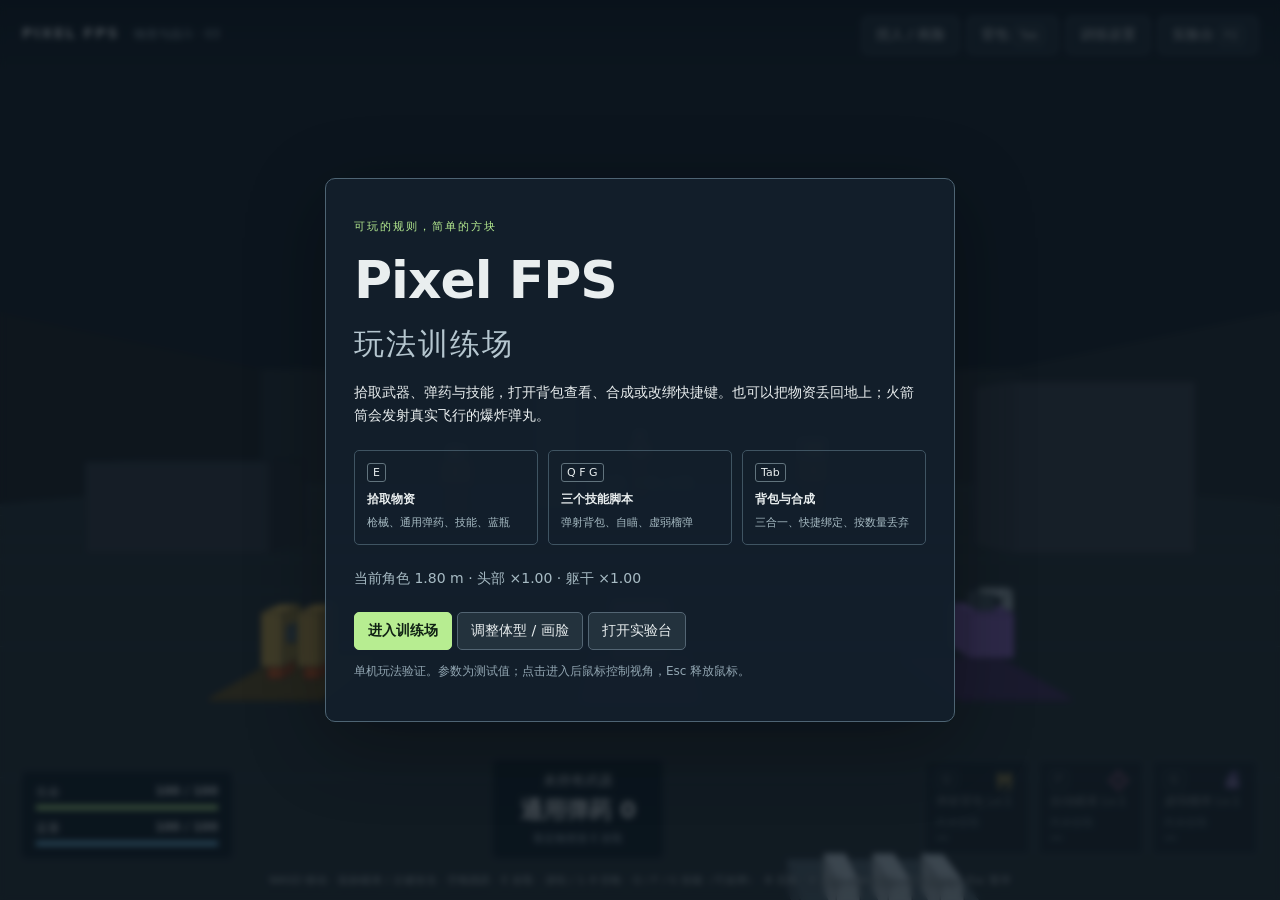
==== commit 18ce843a: "Add inventory transfers, configurable controls and schematic item visuals Separate content definitio" ====
--- a/index.html
+++ b/index.html
@@ -4,21 +4,24 @@
 
 /* The laboratory is an operational panel; world rendering stays unchanged. */
 #lab-badge{position:absolute;top:75px;left:22px;background:#203e4dec;border:1px solid #9fb5c4;padding:6px 10px;max-width:85%;font-size:11px;color:#dbeff5}.lab-dialog{width:min(96vw,1180px);max-height:95vh;padding:22px}.lab-dialog .eyebrow{margin:0 0 6px}.lab-dialog h3{margin:12px 0}.lab-dialog input:not([type=checkbox]),.lab-dialog select{min-width:0;max-width:100%;background:#0b1923;color:#e8f1f4;border:1px solid #506879;border-radius:4px;padding:7px;font:inherit}.lab-actions{display:flex;align-items:center;flex-wrap:wrap;gap:7px;margin:9px 0}.lab-actions>label{display:flex;align-items:center;gap:7px;font-size:12px}.lab-actions input[type=checkbox],.lab-checks input[type=checkbox]{width:16px;height:16px;accent-color:#b7ed91}.lab-quick{padding:10px 0;border-top:1px solid #405666;border-bottom:1px solid #405666}.lab-quick button,.lab-section button{font-size:12px;padding:7px 9px}.lab-cheats{gap:16px}.lab-columns{display:grid;grid-template-columns:minmax(0,0.9fr) minmax(0,1.1fr);gap:22px}.lab-section{min-width:0}.lab-section+.lab-section{border-left:1px solid #405666;padding-left:22px}.lab-label{display:grid;gap:6px;font-size:12px;margin:12px 0}.lab-fields{display:grid;grid-template-columns:repeat(4,minmax(0,1fr));gap:8px;margin:12px 0}.lab-fields.positions{grid-template-columns:repeat(3,minmax(0,1fr))}.lab-fields label{display:grid;gap:5px;font-size:11px;color:#b7c9d1}.lab-fields input{width:100%}.lab-checks{display:flex;flex-wrap:wrap;gap:8px;margin:10px 0}.lab-checks label{display:flex;align-items:center;gap:7px;font-size:12px}.lab-checks input[type=number]{width:70px}.console-output{height:235px;overflow:auto;background:#07131c;border:1px solid #405666;border-radius:5px;padding:10px;font:12px/1.7 ui-monospace,SFMono-Regular,Consolas,monospace;white-space:pre-wrap;overflow-wrap:anywhere}.console-output>div+div{margin-top:6px}.console-error{color:#ffa68c}.console-result{color:#bedacb}.console-form{display:flex;align-items:center;gap:8px;margin-top:8px}.console-form input{flex:1;width:0}.console-form span{color:#b7ed91}.lab-log-title{display:flex;align-items:center;gap:7px;flex-wrap:wrap;margin:22px 0 8px}.lab-log-title h3{margin-right:auto}.lab-log{max-height:360px;overflow:auto;background:#0d1c26;border:1px solid #405666;border-radius:4px;font-size:11px;line-height:1.6;padding:6px}.lab-log table{width:100%;border-collapse:collapse;table-layout:fixed}.lab-log th,.lab-log td{padding:7px 5px;text-align:left;vertical-align:top;white-space:pre-wrap;overflow-wrap:anywhere;border-bottom:1px solid #354a59}.lab-log th:first-child{width:16%}.lab-log th:nth-child(2){width:32%}.lab-log th{position:sticky;top:-6px;background:#203441;color:#cde0e9}.lab-log td:nth-child(3){font-variant-numeric:tabular-nums}.lab-section form:has(select:disabled){opacity:.6}@media(max-width:850px){.lab-dialog{padding:15px}.lab-columns{grid-template-columns:1fr}.lab-section+.lab-section{padding:14px 0 0;border-left:0;border-top:1px solid #405666}.lab-dialog .dialog-title{align-items:flex-start}.lab-dialog .dialog-title .lab-actions{margin:0}.console-output{height:180px}header .header-actions{flex-wrap:wrap;justify-content:flex-end}.header-actions button{white-space:nowrap}#lab-badge{top:85px;left:10px}.lab-fields{grid-template-columns:repeat(2,minmax(0,1fr))}}@media(max-width:420px){header{align-items:flex-start}header strong{display:block;white-space:nowrap;margin-top:9px}.header-actions{max-width:260px}.lab-dialog{width:98vw;padding:12px}.lab-dialog .dialog-title h2{font-size:21px}.lab-dialog .dialog-title .eyebrow{font-size:9px;letter-spacing:0}.lab-dialog .dialog-title button{font-size:12px;padding:7px}.lab-fields.positions{gap:5px}.lab-quick{gap:5px}.lab-log{padding:3px}.lab-log td,.lab-log th{padding:5px 3px}}
+
+/* Item identification belongs to the view; icons never encode inventory state. */
+.item-icon{display:inline-flex;align-items:center;justify-content:center;flex-shrink:0;width:46px;height:40px;color:#d5ecdf}.item-icon svg{display:block;width:100%;height:100%}.inventory-item{display:flex;align-items:center;gap:12px;min-width:0;flex:1}.item-copy{min-width:0}.inventory-row.selected{background:#28443966;border-radius:5px}.inventory-row{padding-left:6px;padding-right:6px}.inventory-row .actions{align-items:center;flex-wrap:wrap;justify-content:flex-end;max-width:52%}.inventory-row strong{font-size:13px}.inventory-row button{font-size:12px;padding:7px 9px}.inventory-skill{border:1px solid #405563;border-radius:7px;margin:10px 0;padding:4px 9px 10px}.inventory-skill>.inventory-row{border:0}.inventory-tier{display:flex;align-items:center;justify-content:space-between;gap:12px;margin:7px 0;padding:7px 10px;background:#0f1d26;border-radius:4px;font-size:12px}.drop-amount{display:flex;align-items:center;gap:5px}.drop-amount input{width:60px;min-width:0}.drop-amount button{font-size:11px;padding:7px}.inventory-skill .skill-description{font-size:11px;color:#afc0ca;margin:0 7px 8px}.binding-label{display:flex;align-items:center;gap:5px;color:#b8cbd5;font-size:11px;white-space:nowrap}#inventory-dialog input,#inventory-dialog select{font:inherit;color:#e5f2eb;background:#0e1c25;border:1px solid #4d6574;border-radius:4px;padding:6px}#inventory-dialog{width:min(94vw,870px)}#inventory-dialog .inventory-resources{font-size:13px}#weapon-icon{align-self:center;width:70px;height:33px}.skill-card .item-icon{float:right;width:27px;height:25px;margin-top:-2px}.skill-card .name{clear:both}.skill-hud{max-width:56%;overflow-x:auto;padding-bottom:3px}.skill-card{flex-shrink:0}#pickup-prompt{display:flex;align-items:center;gap:9px;max-width:90vw;white-space:normal}#pickup-prompt .item-icon{width:35px;height:30px}#pickup-prompt span:last-child{text-align:left}#pickup-prompt small{display:block;font-size:10px;color:#adbfca;margin-top:3px}#status-hud{position:absolute;left:22px;bottom:163px;display:flex;gap:6px;flex-wrap:wrap;max-width:60%;font-size:11px}#status-hud span{background:#322b42ed;border:1px solid #947fa7;border-radius:4px;padding:5px 8px}.weapon-hud{min-width:170px}@media(max-width:850px){.inventory-row .actions{flex-direction:row;max-width:50%}.inventory-item{gap:7px}.item-icon{width:34px}.skill-hud{max-width:100%}#status-hud{left:10px;bottom:235px;max-width:85%}.weapon-hud{min-width:0}#weapon-icon{height:24px}.inventory-row .actions button{padding:6px;font-size:11px}}@media(max-width:560px){#inventory-dialog{padding:15px;width:96vw}.inventory-row{flex-wrap:wrap;gap:9px}.inventory-item{flex-basis:100%}.inventory-row .actions{max-width:100%;width:100%;justify-content:flex-end}.inventory-skill{padding:3px 5px 8px}.inventory-tier{padding:7px 5px}.drop-amount input{width:54px}.skill-hud{justify-content:flex-start}.skill-card{min-width:94px}#status-hud{bottom:250px}.inventory-row small{font-size:11px}}
 </style></head>
 <body>
 <canvas id="arena" aria-label="第一人称方块人训练场"></canvas>
 <div id="hud">
-  <header><div><strong>PIXEL FPS</strong><span class="muted">实验训练场 · 02</span></div><div class="header-actions"><button id="edit-character">捏人 / 画脸</button><button id="open-inventory">背包 <kbd>Tab</kbd></button><button id="open-settings">训练设置</button><button id="open-lab">实验台 <kbd>F2</kbd></button></div></header>
+  <header><div><strong>PIXEL FPS</strong><span class="muted">物资与战斗 · 03</span></div><div class="header-actions"><button id="edit-character">捏人 / 画脸</button><button id="open-inventory">背包 <kbd>Tab</kbd></button><button id="open-settings">训练设置</button><button id="open-lab">实验台 <kbd>F2</kbd></button></div></header>
   <div id="lab-badge" hidden></div><div id="target-label"></div><div id="crosshair"><i></i><b></b></div><div id="hit-marker" aria-hidden="true">×</div>
   <div id="pickup-prompt" class="prompt" hidden></div><div id="toast" role="status" aria-live="polite"></div>
-  <section class="bottom-hud"><div class="resources"><div><span>生命</span><strong id="health">100 / 100</strong><progress id="health-bar" max="100" value="100"></progress></div><div><span>蓝量</span><strong id="mana">100 / 100</strong><progress id="mana-bar" max="100" value="100"></progress></div></div><div class="weapon-hud"><span id="weapon-label">未持有武器</span><strong id="ammo">弹药 0</strong><small id="weapon-hint">靠近物资按 E 拾取</small></div><div id="skill-hud" class="skill-hud"></div></section>
-  <div id="control-hint">WASD 移动 · 鼠标瞄准 / 左键攻击 · 空格跳跃 · E 拾取 · 1–4 切枪 · Q / F / G 技能 · V 蓝瓶 · Tab 背包 · F2 实验台 · Esc 暂停</div>
+  <section class="bottom-hud"><div class="resources"><div><span>生命</span><strong id="health">100 / 100</strong><progress id="health-bar" max="100" value="100"></progress></div><div><span>蓝量</span><strong id="mana">100 / 100</strong><progress id="mana-bar" max="100" value="100"></progress></div></div><div class="weapon-hud"><span id="weapon-icon" class="item-icon" aria-hidden="true"></span><span id="weapon-label">未持有武器</span><strong id="ammo">弹药 0</strong><small id="weapon-hint">靠近物资按 E 拾取</small></div><div id="skill-hud" class="skill-hud"></div></section>
+  <div id="status-hud" aria-label="当前角色状态"></div><div id="control-hint">WASD 移动 · 鼠标瞄准 / 左键攻击 · 空格跳跃 · E 拾取 · 滚轮 / 1–9 切枪 · Q / F / G 技能（可改绑）· B 丢枪 · V 蓝瓶 · Tab 背包 · F2 实验台 · Esc 暂停</div>
 </div>
 <section id="start-screen" class="overlay">
- <div class="panel start-panel"><p class="eyebrow">可玩的规则，简单的方块</p><h1>Pixel FPS<br><span>玩法训练场</span></h1><p>先拾取脚边的武器和弹药，再向前方的六方块训练靶开火。枪弹实际飞行，墙壁会阻挡命中。</p><div class="instruction-grid"><div><kbd>E</kbd><b>拾取物资</b><small>枪械、通用弹药、技能、蓝瓶</small></div><div><kbd>Q F G</kbd><b>三个技能脚本</b><small>弹射背包、自瞄、虚弱榴弹</small></div><div><kbd>Tab</kbd><b>背包与合成</b><small>同名同级技能三合一</small></div></div><p id="character-summary" class="muted"></p><button id="start-game" class="primary">进入训练场</button><button id="start-edit">调整体型 / 画脸</button><button id="start-lab">打开实验台</button><p class="fine">单机玩法验证。参数为测试值；点击进入后鼠标控制视角，Esc 释放鼠标。</p><p id="boot-error" role="alert" hidden></p></div>
+ <div class="panel start-panel"><p class="eyebrow">可玩的规则，简单的方块</p><h1>Pixel FPS<br><span>玩法训练场</span></h1><p>拾取武器、弹药与技能，打开背包查看、合成或改绑快捷键。也可以把物资丢回地上；火箭筒会发射真实飞行的爆炸弹丸。</p><div class="instruction-grid"><div><kbd>E</kbd><b>拾取物资</b><small>枪械、通用弹药、技能、蓝瓶</small></div><div><kbd>Q F G</kbd><b>三个技能脚本</b><small>弹射背包、自瞄、虚弱榴弹</small></div><div><kbd>Tab</kbd><b>背包与合成</b><small>三合一、快捷绑定、按数量丢弃</small></div></div><p id="character-summary" class="muted"></p><button id="start-game" class="primary">进入训练场</button><button id="start-edit">调整体型 / 画脸</button><button id="start-lab">打开实验台</button><p class="fine">单机玩法验证。参数为测试值；点击进入后鼠标控制视角，Esc 释放鼠标。</p><p id="boot-error" role="alert" hidden></p></div>
 </section>
 <section id="pause-screen" class="overlay" hidden><div class="panel"><p class="eyebrow">训练已暂停</p><h2 id="pause-title">继续你的实验</h2><p id="pause-copy">鼠标已释放。点击继续回到第一人称。</p><button id="resume-game" class="primary">继续训练</button><button id="pause-inventory">背包与合成</button><button id="pause-character">调整体型 / 画脸</button><button id="pause-settings">训练设置</button><button id="pause-lab">实验台 / 控制台</button><button id="reset-game">重新开始训练</button></div></section>
-<dialog id="inventory-dialog"><div class="dialog-title"><h2>背包与合成</h2><button id="close-inventory" aria-label="关闭背包">关闭</button></div><p class="muted">快捷键只是使用入口。这里显示实际持有的武器、资源和技能。</p><div id="inventory-resources" class="inventory-resources"></div><h3>武器</h3><div id="inventory-weapons"></div><h3>技能</h3><div id="inventory-skills"></div><p class="fine">同名同级的三份普通技能合成一份高一级技能。自瞄是消耗型终极，每次使用消耗一份。</p></dialog>
+<dialog id="inventory-dialog"><div class="dialog-title"><h2>背包与合成</h2><button id="close-inventory" aria-label="关闭背包">关闭</button></div><p class="muted">查看、使用或丢弃随身物资。武器用数字键或滚轮切换；按 B 丢出当前手持武器。</p><div id="inventory-resources" class="inventory-resources"></div><h3>补给 · 枪械共享通用弹药</h3><div id="inventory-supplies"></div><h3>武器 · 每件独立携带</h3><div id="inventory-weapons"></div><h3>技能 · 快捷键可自由绑定</h3><div id="inventory-skills"></div><p class="fine">三份同名同级普通技能可合成高一级。快捷键只是使用入口；未绑定的技能仍可在背包中使用。丢弃技能不会清除已有冷却或已发动的效果。</p><button id="reset-bindings">恢复默认技能键位</button></dialog>
 <dialog id="settings-dialog"><div class="dialog-title"><h2>训练设置</h2><button id="close-settings">关闭</button></div><label class="check-row"><input id="moving-targets" type="checkbox" checked>训练靶横向移动</label><label class="check-row"><input id="enemy-fire" type="checkbox">靶机回击（可验证虚弱与受伤）</label><label class="range-row">鼠标灵敏度 <input id="sensitivity" type="range" min="0.0005" max="0.005" step="0.0001" value="0.002"><output id="sensitivity-value">1.0×</output></label><button id="reset-targets">恢复训练靶</button><button id="reset-all">重置场地与物资</button><h3>角色</h3><p id="settings-character" class="muted"></p><button id="import-character">导入角色 JSON</button><button id="default-character">使用默认角色</button><input id="character-file" type="file" accept=".json,application/json" hidden><p class="fine">可导入捏人模块导出的角色。应用体型会重新开始训练。</p></dialog>
 <dialog id="character-dialog" class="character-dialog"><div class="dialog-title"><h2>角色制作</h2><div><button id="cancel-character">取消</button><button id="apply-character" class="primary">应用角色并重新训练</button></div></div><iframe id="character-frame" title="方块人体型与画脸编辑器"></iframe></dialog>
 <dialog id="lab-dialog" class="lab-dialog">
@@ -28,11 +31,11 @@
   <div class="lab-actions lab-cheats"><label><input id="cheat-mana" type="checkbox"> 无限蓝量</label><label><input id="cheat-ammo" type="checkbox"> 无限弹药</label><label><input id="cheat-cooldown" type="checkbox"> 无技能冷却</label><span id="lab-clock" class="muted"></span></div>
   <div class="lab-columns">
     <section class="lab-section"><h3>实验场景</h3><div class="lab-actions"><select id="lab-scenario-select" aria-label="实验场景"></select><button id="lab-scenario-load">载入</button><button id="lab-scenario-delete">删除自存场景</button></div><div class="lab-actions"><input id="lab-scenario-name" aria-label="保存场景名称" placeholder="给当前实验起个名字" maxlength="40"><button id="lab-scenario-save">保存配置</button></div><div class="lab-actions"><button id="lab-scenario-export">导出配置 JSON</button><button id="lab-scenario-import">导入配置 JSON</button><input id="lab-scenario-file" type="file" accept=".json,application/json" hidden></div><p class="fine">保存体型、木桩、物资及实验开关。载入会恢复满血满蓝、清空弹丸和临时状态，重新开始同一组条件。</p>
-      <h3>物资</h3><div class="lab-actions"><button data-command="give weapon pistol">发放手枪</button><button data-command="give weapon rifle">发放步枪</button><button data-command="give weapon knife">发放小刀</button><button data-command="give mana 5">蓝瓶 +5</button><button data-command="give skill jetpack 9 1">弹射背包 ×9</button><button data-command="give skill weaken 9 1">虚弱榴弹 ×9</button><button data-command="give skill autoaim 3 1">自瞄 ×3</button></div>
+      <h3>物资</h3><div class="lab-actions"><button data-command="give weapon pistol">发放手枪</button><button data-command="give weapon rifle">发放步枪</button><button data-command="give weapon knife">发放小刀</button><button data-command="give weapon rocket">发放火箭筒</button><button data-command="give mana 5">蓝瓶 +5</button><button data-command="give skill jetpack 9 1">弹射背包 ×9</button><button data-command="give skill weaken 9 1">虚弱榴弹 ×9</button><button data-command="give skill autoaim 3 1">自瞄 ×3</button></div>
       <h3>木桩</h3><div class="lab-actions"><select id="lab-dummy-preset" aria-label="新木桩体型"><option value="standard">标准体型</option><option value="bighead">大头</option><option value="tiny">小体型</option><option value="longarm">长臂</option></select><button id="lab-dummy-spawn">新增木桩</button><button data-command="dummy clear">清空木桩</button></div>
       <form id="lab-dummy-form"><label class="lab-label">编辑对象 <select id="lab-dummy-select"></select></label><div class="lab-fields"><label>头部大小<input id="dummy-head" type="number" min="0.15" max="5" step="0.05" required></label><label>躯干大小<input id="dummy-torso" type="number" min="0.15" max="5" step="0.05" required></label><label>臂长 / m<input id="dummy-arms" type="number" min="0.04" max="4" step="0.01" required></label><label>腿长 / m<input id="dummy-legs" type="number" min="0.04" max="4" step="0.01" required></label></div><div class="lab-fields positions"><label>X<input id="dummy-x" type="number" step="0.1" required></label><label>Y<input id="dummy-y" type="number" min="0" step="0.1" required></label><label>Z<input id="dummy-z" type="number" step="0.1" required></label></div><div class="lab-actions"><label>移动 <select id="dummy-move"><option value="inherit">跟随训练设置</option><option value="stationary">静止</option><option value="strafe">左右移动</option></select></label><label>攻击 <select id="dummy-fire"><option value="inherit">跟随训练设置</option><option value="off">不还击</option><option value="on">向玩家还击</option></select></label></div><div class="lab-checks"><label><input id="dummy-recover" type="checkbox"> 非致命受伤后补满生命</label><label><input id="dummy-respawn" type="checkbox"> 死亡后自动复活</label><label>复活等待 / s <input id="dummy-delay" type="number" min="0" max="60" step="0.1" value="1" required></label></div><p id="lab-dummy-info" class="fine"></p><div class="lab-actions"><button class="primary" type="submit">应用木桩配置</button><button id="lab-dummy-remove" type="button">移除此木桩</button></div></form>
     </section>
-    <section class="lab-section"><h3>控制台</h3><div id="console-output" class="console-output" role="log" aria-label="指令执行结果"></div><form id="console-form" class="console-form"><span aria-hidden="true">&gt;</span><input id="console-input" aria-label="控制台指令" placeholder="help 查看指令，↑↓ 找回历史" autocomplete="off" spellcheck="false" list="console-suggestions"><button type="submit">执行</button></form><datalist id="console-suggestions"><option value="help"><option value="list"><option value="give skill weaken 9 1"><option value="dummy spawn bighead 0 0 -6"><option value="status add player invulnerable 10"><option value="status clear player"><option value="time pause"><option value="step 60"><option value="scenario load shooting"><option value="scenario load merge"><option value="scenario load weakness"></datalist><p class="fine">例如 give skill weaken 9 1：发放九份一级虚弱榴弹。技能仍通过正常发动入口施放，终极仍按份消耗。</p>
+    <section class="lab-section"><h3>控制台</h3><div id="console-output" class="console-output" role="log" aria-label="指令执行结果"></div><form id="console-form" class="console-form"><span aria-hidden="true">&gt;</span><input id="console-input" aria-label="控制台指令" placeholder="help 查看指令，↑↓ 找回历史" autocomplete="off" spellcheck="false" list="console-suggestions"><button type="submit">执行</button></form><datalist id="console-suggestions"><option value="help"><option value="list"><option value="give skill weaken 9 1"><option value="dummy spawn bighead 0 0 -6"><option value="status add player invulnerable 10"><option value="status clear player"><option value="time pause"><option value="step 60"><option value="scenario load shooting"><option value="scenario load merge"><option value="scenario load weakness"><option value="scenario load rocket"></datalist><p class="fine">例如 give skill weaken 9 1：发放九份一级虚弱榴弹。技能仍通过正常发动入口施放，终极仍按份消耗。</p>
       <div class="lab-log-title"><h3>战斗记录</h3><select id="lab-log-filter" aria-label="日志类型"><option value="all">全部事件</option><option value="damage">伤害结算</option><option value="status">状态变化</option></select><button id="lab-log-export">导出</button><button data-command="clear log">清空</button></div><div id="lab-log" class="lab-log" aria-live="off"></div><p class="fine">保留最近 500 条，面板显示其中最新 80 条。时间为游戏内秒数，暂停与慢放同时作用于弹丸、状态、冷却和复活。</p>
     </section>
   </div>
@@ -290,19 +293,198 @@
   if (typeof module !== "undefined" && module.exports) module.exports = api;
 })(globalThis);
 </script>
+<script>(function attachPixelFPSContent(root) {
+  "use strict";
+
+  // Shared gameplay definitions. Presentation resolves visualKey to its own icons and meshes.
+  // Values expose behavior in the prototype; they are not balance decisions.
+  const WEAPONS = Object.freeze({
+    pistol: Object.freeze({ label: "手枪", description: "单发通用弹药武器。", visualKey: "pistol",
+      damage: 26, speed: 95, interval: 0.28, ammoCost: 1, color: Object.freeze([1, 0.83, 0.3]) }),
+    rifle: Object.freeze({ label: "步枪", description: "连续发射通用弹药。", visualKey: "rifle",
+      damage: 16, speed: 140, interval: 0.11, ammoCost: 1, color: Object.freeze([0.4, 0.95, 1]) }),
+    knife: Object.freeze({ label: "小刀", description: "近战距离随手臂长度变化。", visualKey: "knife",
+      damage: 42, interval: 0.45, ammoCost: 0, melee: true, color: Object.freeze([0.95, 0.95, 1]) }),
+    rocket: Object.freeze({ label: "火箭筒", description: "发射可见火箭，碰撞后造成范围伤害；使用通用弹药。", visualKey: "rocket",
+      damage: 80, speed: 22, interval: 0.9, ammoCost: 6, blastRadius: 3.5, projectileRadius: 0.12,
+      explosive: true, color: Object.freeze([1, 0.47, 0.16]) }),
+  });
+  const RESOURCES = Object.freeze({
+    ammo: Object.freeze({ label: "通用弹药", description: "所有枪械共享的弹药储备。", inventoryKey: "ammo", visualKey: "ammo" }),
+    mana: Object.freeze({ label: "蓝瓶", description: "使用后恢复蓝量。", inventoryKey: "manaPotions", visualKey: "mana", restore: 60 }),
+  });
+
+  // Skill behavior and costs belong to the loaded PixelFPSSkills scripts, not this catalog.
+  const api = Object.freeze({ WEAPONS, RESOURCES });
+  root.PixelFPSContent = api;
+  if (typeof module !== "undefined" && module.exports) module.exports = api;
+})(typeof globalThis !== "undefined" ? globalThis : this);
+</script>
+<script>(function attachPixelFPSInventory(root) {
+  "use strict";
+  const Content = root.PixelFPSContent || (typeof require === "function" ? require("./content.js") : null);
+  if (!Content) throw new Error("PixelFPSInventory needs PixelFPSContent.");
+  const own = (object, key) => Object.hasOwn(object, key);
+  const reserved = new Set(["__proto__", "prototype", "constructor"]);
+
+  function identifier(value, label) {
+    if (typeof value !== "string" || !value.trim() || reserved.has(value)) throw new TypeError(`${label}无效。`);
+    return value;
+  }
+  function integer(value, label, min = 1) {
+    if (!Number.isSafeInteger(value) || value < min) throw new RangeError(`${label}必须是${min ? "正" : "非负"}安全整数。`);
+    return value;
+  }
+  function record(value, label) {
+    if (!value || typeof value !== "object" || Array.isArray(value)) throw new TypeError(`${label}必须是对象。`);
+    return value;
+  }
+  function skillMap(inv) { return record(record(inv, "背包").skills, "技能集合"); }
+  function weapons(inv) {
+    if (!Array.isArray(record(inv, "背包").weapons)) throw new TypeError("武器集合必须是数组。");
+    return inv.weapons;
+  }
+  function resourceKey(key) {
+    if (key === "manaPotions") return key;
+    if (!own(Content.RESOURCES, key)) throw new TypeError("未知物资类型。");
+    return Content.RESOURCES[key].inventoryKey;
+  }
+  function skillState(inv, id, optional = false) {
+    identifier(id, "技能编号");
+    const map = skillMap(inv);
+    if (!own(map, id)) {
+      if (optional) return { level: 1, count: 0, levels: {} };
+      throw new Error("未持有这个技能。");
+    }
+    const entry = record(map[id], "技能"), levels = record(entry.levels, "技能等级");
+    let total = 0, highest = 1;
+    const tiers = {};
+    for (const [key, amount] of Object.entries(levels)) {
+      if (!/^[1-9]\d*$/.test(key)) throw new TypeError("技能等级无效。");
+      const level = integer(Number(key), "技能等级");
+      integer(amount, "技能份数");
+      total = integer(total + amount, "技能总份数");
+      highest = Math.max(highest, level);
+      tiers[level] = amount;
+    }
+    if (entry.count !== total || entry.level !== highest) throw new Error("技能份数或等级与各级存量不一致。");
+    return { level: highest, count: total, levels: tiers };
+  }
+  function commitSkill(inv, id, levels) {
+    const entries = Object.entries(levels).filter(([, count]) => count > 0);
+    const next = { level: Math.max(1, ...entries.map(([tier]) => Number(tier))),
+      count: entries.reduce((sum, [, count]) => sum + count, 0), levels: Object.fromEntries(entries) };
+    if (own(inv.skills, id)) Object.assign(inv.skills[id], next);
+    else inv.skills[id] = next;
+    return inv.skills[id];
+  }
+
+  function create(skillIds = []) {
+    if (!Array.isArray(skillIds)) throw new TypeError("技能编号需要数组。");
+    for (const id of skillIds) identifier(id, "技能编号");
+    return { weapons: [], selected: 0, ammo: 0, manaPotions: 0,
+      skills: Object.fromEntries(skillIds.map((id) => [id, { level: 1, count: 0, levels: {} }])) };
+  }
+  function grantWeapon(inv, instance) {
+    const list = weapons(inv);
+    record(instance, "武器实例"); identifier(instance.id, "武器实例编号");
+    identifier(instance.type, "武器类型");
+    if (!own(Content.WEAPONS, instance.type)) throw new TypeError("未知武器类型。");
+    if (list.some((item) => item.id === instance.id)) throw new Error("已持有这个武器实例。");
+    list.push(instance);
+    return instance;
+  }
+  function takeWeapon(inv, id) {
+    identifier(id, "武器实例编号");
+    const list = weapons(inv), index = list.findIndex((item) => item.id === id);
+    if (index < 0) throw new Error("未持有这个武器实例。");
+    const selected = list[inv.selected];
+    const [instance] = list.splice(index, 1);
+    // Removing another item cannot silently switch the held weapon.
+    inv.selected = selected && selected !== instance ? list.indexOf(selected) : Math.min(index, Math.max(0, list.length - 1));
+    return instance;
+  }
+  function selectWeapon(inv, index) {
+    const list = weapons(inv);
+    integer(index, "武器序号", 0);
+    if (index >= list.length) throw new RangeError("武器序号超出背包范围。");
+    inv.selected = index;
+    return true;
+  }
+  function grantResource(inv, key, amount) {
+    record(inv, "背包"); integer(amount, "物资数量");
+    const field = resourceKey(key), total = integer(integer(inv[field], "物资存量", 0) + amount, "物资总量");
+    inv[field] = total;
+    return total;
+  }
+  function takeResource(inv, key, amount) {
+    record(inv, "背包"); integer(amount, "物资数量");
+    const field = resourceKey(key), balance = integer(inv[field], "物资存量", 0);
+    if (balance < amount) throw new Error("物资数量不足。");
+    inv[field] -= amount;
+    return amount;
+  }
+  function grantSkill(inv, id, count = 1, level = 1) {
+    integer(count, "技能份数"); integer(level, "技能等级");
+    const state = skillState(inv, id, true);
+    integer(state.count + count, "技能总份数");
+    state.levels[level] = (state.levels[level] || 0) + count;
+    return commitSkill(inv, id, state.levels);
+  }
+  function takeSkill(inv, id, count = 1, level) {
+    integer(count, "技能份数");
+    if (level !== undefined) integer(level, "技能等级");
+    const state = skillState(inv, id), tier = level ?? state.level;
+    if ((state.levels[tier] || 0) < count) throw new Error("这个等级的技能份数不足。");
+    state.levels[tier] -= count;
+    commitSkill(inv, id, state.levels);
+    return { skillId: id, amount: count, level: tier };
+  }
+  function mergeSkill(inv, id) {
+    const state = skillState(inv, id);
+    const tier = Object.keys(state.levels).map(Number).sort((a, b) => a - b).find((level) => state.levels[level] >= 3);
+    if (tier === undefined) throw new Error("合成需要三份同名、同级技能。");
+    integer(tier + 1, "合成后等级");
+    state.levels[tier] -= 3;
+    state.levels[tier + 1] = (state.levels[tier + 1] || 0) + 1;
+    commitSkill(inv, id, state.levels);
+    return { skillId: id, fromLevel: tier, level: tier + 1 };
+  }
+  function consumeSkill(inv, id, amount = 1) {
+    integer(amount, "消耗份数");
+    const state = skillState(inv, id);
+    if (state.count < amount) throw new Error("技能份数不足。");
+    let remaining = amount;
+    for (const tier of Object.keys(state.levels).map(Number).sort((a, b) => b - a)) {
+      const used = Math.min(remaining, state.levels[tier]);
+      state.levels[tier] -= used;
+      remaining -= used;
+      if (remaining === 0) break;
+    }
+    commitSkill(inv, id, state.levels);
+    return true;
+  }
+
+  // No positions, world clocks, key bindings, runtime hooks, or UI side effects live here.
+  const api = Object.freeze({ create, grantWeapon, takeWeapon, selectWeapon, grantResource, takeResource,
+    grantSkill, takeSkill, mergeSkill, consumeSkill });
+  root.PixelFPSInventory = api;
+  if (typeof module !== "undefined" && module.exports) module.exports = api;
+})(typeof globalThis !== "undefined" ? globalThis : this);
+</script>
 <script>(function attachPixelFPS(root) {
   "use strict";
   const Character = root.BlockCharacter || (typeof require === "function" ? require("../character.js") : null);
   if (!Character) throw new Error("PixelFPS needs BlockCharacter.");
 
+  const Content = root.PixelFPSContent || (typeof require === "function" ? require("./content.js") : null);
+  const Inventory = root.PixelFPSInventory || (typeof require === "function" ? require("./inventory.js") : null);
+  if (!Content || !Inventory) throw new Error("PixelFPS needs content and inventory modules.");
+
   // These values make the rules visible in the prototype; they are not balance decisions.
   const CONFIG = Object.freeze({ gravity: 18, jumpSpeed: 6.5, baseHP: 100, baseMana: 100,
     baseSpeed: 4.5, pickupRange: 2.2, arena: { minX: -20, maxX: 20, minZ: -24, maxZ: 12 } });
-  const WEAPONS = Object.freeze({
-    pistol: Object.freeze({ label: "手枪", damage: 26, speed: 95, interval: 0.28, ammoCost: 1, color: [1, 0.83, 0.3] }),
-    rifle: Object.freeze({ label: "步枪", damage: 16, speed: 140, interval: 0.11, ammoCost: 1, color: [0.4, 0.95, 1] }),
-    knife: Object.freeze({ label: "小刀", damage: 42, interval: 0.45, ammoCost: 0, melee: true, color: [0.95, 0.95, 1] }),
-  });
+  const WEAPONS = Content.WEAPONS;
   const add = (a, b) => a.map((v, i) => v + b[i]);
   const mul = (a, n) => a.map((v) => v * n);
   const length = (a) => Math.hypot(...a);
@@ -378,13 +560,14 @@
       const head = character.parts.find((part) => part.id === "head");
       const maxHp = CONFIG.baseHP * character.params.torsoScale ** 3;
       const maxMana = CONFIG.baseMana * character.params.headScale ** 3;
-      const skills = Object.fromEntries(["jetpack", "autoaim", "weaken"].map((name) => [name, { level: 1, count: 0, levels: {} }]));
+      const loadedSkills = Object.keys(root.PixelFPSSkills || {});
+      const inventory = Inventory.create(loadedSkills.length ? loadedSkills : ["jetpack", "autoaim", "weaken"]);
       return { id, team, label, pos: [...pos], spawnPos: [...pos], vel: [0, 0, 0], yaw: 0, pitch: 0,
         character, face, maxHp, hp: maxHp, maxMana, mana: maxMana,
         eyeHeight: head.center[1] + head.size[1] * 0.2,
         speed: CONFIG.baseSpeed * character.params.legLength / Character.DEFAULTS.legLength,
         alive: true, grounded: true, statuses: [], nextFireAt: 0, nextEnemyFireAt: 1.5,
-        inventory: { weapons: [], selected: 0, ammo: 0, manaPotions: 0, skills } };
+        inventory };
     }
 
     _training(patch = {}, current = {}) {
@@ -467,11 +650,16 @@
     }
 
     _spawnSupplies() {
-      const supply = (type, label, pos, extra = {}) => this.pickups.push({ id: `pickup-${this._nextId++}`, type, label, pos, ...extra });
+      const supply = (type, label, pos, extra = {}) => {
+        const item = { id: `pickup-${this._nextId++}`, type, label, pos, ...extra };
+        if (type === "weapon") item.weapon = { id: `weapon-${this._nextId++}`, type: item.weaponType };
+        this.pickups.push(item);
+      };
       supply("weapon", "手枪", [-0.6, 0.35, 5.6], { weaponType: "pistol" });
       supply("ammo", "通用弹药 × 120", [0.6, 0.35, 5.6], { amount: 120 });
       supply("weapon", "小刀", [-3, 0.35, 5.2], { weaponType: "knife" });
       supply("weapon", "步枪", [3, 0.35, 5.2], { weaponType: "rifle" });
+      supply("weapon", "火箭筒", [6.3, 0.35, 5.2], { weaponType: "rocket" });
       supply("mana", "蓝瓶 × 3", [4.6, 0.35, 5.2], { amount: 3 });
       supply("ammo", "通用弹药 × 240", [-4.6, 0.35, 5.2], { amount: 240 });
       for (const [index, skillId] of ["jetpack", "autoaim", "weaken"].entries()) {
@@ -498,81 +686,127 @@
     }
     lineOfSight(from, to) { return !this.obstacles.some((box) => segmentBox(from, to, box) !== null); }
 
+    _pickupOrigin() {
+      // Ground reach, rather than eye height, keeps small items accessible to tall characters.
+      return [this.player.pos[0], this.player.pos[1] + 0.35, this.player.pos[2]];
+    }
     nearestPickup() {
       let nearest = null, distance = CONFIG.pickupRange;
+      const from = this._pickupOrigin();
       for (const item of this.pickups) {
+        if ([0, 2].some((axis) => item.pos[axis] < this.bounds.min[axis] || item.pos[axis] > this.bounds.max[axis])) continue;
         const current = Math.hypot(item.pos[0] - this.player.pos[0], item.pos[2] - this.player.pos[2]);
-        // Pickups are reached from the feet so very tall bodies can still collect ground supplies.
-        if (current < distance && Math.abs(item.pos[1] - this.player.pos[1]) < 2) {
+        if (current < distance && Math.abs(item.pos[1] - this.player.pos[1]) < 2 && this.lineOfSight(from, item.pos)) {
           nearest = item; distance = current;
         }
       }
       return nearest;
+    }
+    _recordTransfer(type, item) {
+      const data = { sourceId: this.player.id, itemId: item.id, itemType: item.type, amount: item.type === "weapon" ? 1 : item.amount };
+      if (item.type === "weapon") { data.weaponId = item.weapon?.type || item.weaponType; data.weaponInstanceId = item.weapon?.id ?? null; }
+      if (item.type === "skill") { data.skillId = item.skillId; data.level = item.level; }
+      this.recordCombat(type, data);
+      this.events.push({ ...data, time: this.time, type, text: `${type === "pickup" ? "拾取" : "丢弃"}：${item.label}` });
+      if (this.events.length > 30) this.events.shift();
+      return this.events.at(-1).text;
     }
     interact() {
       if (!this.player.alive) return { ok: false, message: "倒下后需要先复位。" };
       const item = this.nearestPickup(), inventory = this.player.inventory;
       if (!item) return { ok: false, message: this.message("附近没有可拾取的物资。", "info") };
-      if (item.type === "weapon") {
-        inventory.weapons.push({ id: `weapon-${this._nextId++}`, type: item.weaponType });
-        inventory.selected = inventory.weapons.length - 1;
-      } else if (item.type === "ammo") inventory.ammo += item.amount;
-      else if (item.type === "mana") inventory.manaPotions += item.amount;
-      else if (item.type === "skill") {
-        const skill = inventory.skills[item.skillId];
-        if (!skill) return { ok: false, message: "未知技能。" };
-        const level = item.level || 1, amount = item.amount || 1;
-        skill.levels[level] = (skill.levels[level] || 0) + amount;
-        skill.count += amount;
-        skill.level = Math.max(skill.level, level);
-      } else return { ok: false, message: "未知物资。" };
+      try {
+        if (item.type === "weapon") {
+          const weapon = item.weapon || { id: `weapon-${this._nextId}`, type: item.weaponType };
+          Inventory.grantWeapon(inventory, weapon);
+          Inventory.selectWeapon(inventory, inventory.weapons.length - 1);
+          if (!item.weapon) this._nextId++;
+          item.weapon = weapon;
+        } else if (item.type === "ammo" || item.type === "mana") {
+          Inventory.grantResource(inventory, item.type, item.amount);
+        } else if (item.type === "skill") {
+          if (!this._skillDefinition(item.skillId) && !Object.hasOwn(inventory.skills, item.skillId)) throw new Error("未知技能。");
+          Inventory.grantSkill(inventory, item.skillId, item.amount ?? 1, item.level ?? 1);
+        } else throw new Error("未知物资。");
+      } catch (error) { return { ok: false, message: this.message(error.message, "info") }; }
       this.pickups.splice(this.pickups.indexOf(item), 1);
-      return { ok: true, message: this.message(`拾取：${item.label}`, "pickup"), item };
+      return { ok: true, message: this._recordTransfer("pickup", item), item };
+    }
+    _dropPosition() {
+      const from = this._pickupOrigin(), radius = 0.18;
+      const direction = [Math.sin(this.player.yaw), 0, -Math.cos(this.player.yaw)];
+      // Shorter candidates remain on the player's side of a nearby wall. Never teleport through it.
+      for (const distance of [1.2, 0.85, 0.45, 0]) {
+        const pos = add(from, mul(direction, distance));
+        if ([0, 2].some((axis) => pos[axis] - radius < this.bounds.min[axis] || pos[axis] + radius > this.bounds.max[axis])) continue;
+        if (this.obstacles.some((box) => segmentBox(from, pos, box, radius) !== null)) continue;
+        return pos;
+      }
+      return null;
+    }
+    dropItem(request) {
+      const fail = (message) => ({ ok: false, message: this.message(message, "info") });
+      if (!this.player.alive) return fail("倒下后需要先复位。");
+      if (!request || typeof request !== "object" || Array.isArray(request)) return fail("丢弃参数必须是对象。");
+      const allowed = { weapon: ["kind", "weaponId"], skill: ["kind", "skillId", "level", "amount"], ammo: ["kind", "amount"], mana: ["kind", "amount"] };
+      if (typeof request.kind !== "string" || !Object.hasOwn(allowed, request.kind) || Object.keys(request).some((key) => !allowed[request.kind].includes(key))) return fail("丢弃参数无效。");
+      const pos = this._dropPosition();
+      if (!pos) return fail("脚边没有可以放置物资的位置。");
+      const inventory = this.player.inventory;
+      let item;
+      try {
+        if (request.kind === "weapon") {
+          const existing = inventory.weapons.find((weapon) => weapon.id === request.weaponId);
+          if (existing && !Object.hasOwn(WEAPONS, existing.type)) throw new Error("未知武器类型。");
+          const weapon = Inventory.takeWeapon(inventory, request.weaponId);
+          item = { type: "weapon", weapon, weaponType: weapon.type, label: WEAPONS[weapon.type].label };
+        } else if (request.kind === "skill") {
+          const taken = Inventory.takeSkill(inventory, request.skillId, request.amount === undefined ? 1 : request.amount, request.level);
+          const definition = this._skillDefinition(request.skillId);
+          item = { type: "skill", ...taken, label: `${definition?.name || request.skillId} · ${taken.level} 级 × ${taken.amount}` };
+        } else {
+          const amount = Inventory.takeResource(inventory, request.kind, request.amount);
+          item = { type: request.kind, amount, label: `${request.kind === "ammo" ? "通用弹药" : "蓝瓶"} × ${amount}` };
+        }
+      } catch (error) { return fail(error.message); }
+      item.id = `pickup-${this._nextId++}`;
+      item.pos = pos;
+      this.pickups.push(item);
+      // Inventory transfer does not touch the skill runner's cooldowns or active instances.
+      return { ok: true, message: this._recordTransfer("drop", item), item };
     }
     selectWeapon(index) {
-      if (!Number.isInteger(index) || !this.player.inventory.weapons[index]) return false;
-      this.player.inventory.selected = index;
-      return true;
+      try { return Inventory.selectWeapon(this.player.inventory, index); }
+      catch { return false; }
     }
     useManaPotion() {
       const player = this.player;
-      if (!player.alive || player.inventory.manaPotions <= 0 || player.mana >= player.maxMana) return false;
-      player.inventory.manaPotions--;
-      // Each bottle restores 60 units rather than enlarging the character's mana capacity.
-      player.mana = Math.min(player.maxMana, player.mana + 60);
-      this.message("使用蓝瓶：恢复 60 蓝量。", "heal");
+      if (!player.alive || player.mana >= player.maxMana) return false;
+      try { Inventory.takeResource(player.inventory, "mana", 1); }
+      catch { return false; }
+      const restored = Content.RESOURCES.mana.restore;
+      player.mana = Math.min(player.maxMana, player.mana + restored);
+      this.message(`使用蓝瓶：恢复 ${restored} 蓝量。`, "heal");
       return true;
     }
+    _skillDefinition(id) {
+      const definitions = this.skills?.definitions || root.PixelFPSSkills;
+      return definitions && Object.hasOwn(definitions, id) ? definitions[id] : null;
+    }
     upgradeSkill(id) {
-      const skill = this.player.inventory.skills[id];
-      if (!skill || id === "autoaim") { this.message("本轮验证只合成普通技能。", "info"); return false; }
-      const tiers = Object.entries(skill.levels).filter(([, amount]) => amount >= 3).map(([level]) => Number(level)).sort((a, b) => a - b);
-      if (!tiers.length) { this.message("合成需要三份同名、同级普通技能。", "info"); return false; }
-      const tier = tiers[0];
-      skill.levels[tier] -= 3;
-      if (!skill.levels[tier]) delete skill.levels[tier];
-      skill.levels[tier + 1] = (skill.levels[tier + 1] || 0) + 1;
-      skill.count -= 2;
-      skill.level = Math.max(...Object.keys(skill.levels).map(Number));
-      this.message(`技能合成：${id === "jetpack" ? "弹射背包" : "虚弱榴弹"} → ${tier + 1} 级`, "upgrade");
-      return true;
+      const definition = this._skillDefinition(id);
+      if ((definition?.kind || (id === "autoaim" ? "ultimate" : "normal")) === "ultimate") {
+        this.message("本轮验证只合成普通技能。", "info"); return false;
+      }
+      try {
+        const result = Inventory.mergeSkill(this.player.inventory, id);
+        this.message(`技能合成：${definition?.name || id} → ${result.level} 级`, "upgrade");
+        return true;
+      } catch (error) { this.message(error.message, "info"); return false; }
     }
     consumeSkill(id, amount = 1) {
-      const skill = this.player.inventory.skills[id];
-      if (!skill || !Number.isInteger(amount) || amount <= 0 || skill.count < amount) return false;
-      let remaining = amount;
-      const tiers = Object.keys(skill.levels).map(Number).sort((a, b) => b - a);
-      if (tiers.reduce((sum, tier) => sum + skill.levels[tier], 0) < amount) return false;
-      for (const tier of tiers) {
-        const used = Math.min(remaining, skill.levels[tier]);
-        skill.levels[tier] -= used;
-        remaining -= used;
-        if (!skill.levels[tier]) delete skill.levels[tier];
-        if (!remaining) break;
-      }
-      skill.count -= amount;
-      skill.level = Math.max(1, ...Object.keys(skill.levels).map(Number));
-      return true;
+      try { return Inventory.consumeSkill(this.player.inventory, id, amount); }
+      catch { return false; }
     }
 
     applyStatus(actor, type, duration, sourceId = null, data = {}) {
@@ -648,9 +882,11 @@
       if (!player.alive || this.time < player.nextFireAt || this.hasStatus(player, "disarmed") || this.hasStatus(player, "stun")) return false;
       const item = player.inventory.weapons[player.inventory.selected], weapon = item && WEAPONS[item.type];
       if (!weapon) return false;
-      if (!this.cheats.infiniteAmmo && player.inventory.ammo < weapon.ammoCost) return false;
+      if (!this.cheats.infiniteAmmo && weapon.ammoCost > 0) {
+        try { Inventory.takeResource(player.inventory, "ammo", weapon.ammoCost); }
+        catch (_) { return false; }
+      }
       player.nextFireAt = this.time + weapon.interval;
-      if (!this.cheats.infiniteAmmo) player.inventory.ammo -= weapon.ammoCost;
       const from = eye(player), direction = aimDirection(player);
       if (weapon.melee) {
         const to = add(from, mul(direction, player.character.params.armLength + 0.45));
@@ -659,13 +895,39 @@
           if (hit.actor) this.damage(hit.actor, weapon.damage, { ownerId: player.id, weaponId: item.type, partId: hit.partId });
           this.addEffect({ type: "hit", pos: hit.pos, color: hit.actor ? [1, 0.25, 0.15] : [0.8, 0.8, 0.8] });
         }
-        this.addEffect({ type: "melee", pos: add(from, mul(direction, 0.6)), duration: 0.12, color: weapon.color });
+        this.addEffect({ type: "melee", ownerId: player.id, weaponId: item.type, pos: add(from, mul(direction, 0.6)), duration: 0.12, color: weapon.color });
       } else {
+        const explosive = Number.isFinite(weapon.blastRadius) && weapon.blastRadius > 0;
         this.spawnProjectile({ pos: from, vel: mul(direction, weapon.speed), ownerId: player.id, team: player.team,
-          weaponId: item.type, damage: weapon.damage, color: weapon.color });
-      }
-      this.addEffect({ type: "shot", pos: add(from, mul(direction, 0.35)), duration: 0.06, color: weapon.color });
+          weaponId: item.type, damage: explosive ? 0 : weapon.damage, color: weapon.color,
+          radius: weapon.projectileRadius, lifetime: weapon.lifetime,
+          onHit: explosive ? (hit) => this.explode({ pos: hit.pos, radius: weapon.blastRadius, damage: weapon.damage,
+            ownerId: player.id, team: player.team, weaponId: item.type, directHit: hit }) : null });
+      }
+      this.addEffect({ type: "shot", ownerId: player.id, weaponId: item.type, pos: add(from, mul(direction, 0.35)), duration: 0.06, color: weapon.color });
       return true;
+    }
+
+    explode({ pos, radius, damage, ownerId, team, weaponId = null, directHit = null }) {
+      if (!Array.isArray(pos) || pos.length !== 3 || pos.some((value) => !Number.isFinite(value)) || !Number.isFinite(radius) || radius <= 0 || !Number.isFinite(damage) || damage < 0) throw new TypeError("爆炸参数无效。");
+      const sourceTeam = team ?? this.findActor(ownerId)?.team;
+      const hits = [];
+      for (const actor of this.actors) {
+        if (!actor.alive || actor.id === ownerId || actor.team === sourceTeam) continue;
+        // The real six boxes determine blast reach too; the closest visible part is sufficient.
+        const reachable = actorBoxes(actor).some((box) => {
+          const range = bounds(box);
+          const closest = pos.map((value, axis) => Math.max(range.min[axis], Math.min(range.max[axis], value)));
+          return length(sub(closest, pos)) <= radius && this.lineOfSight(pos, closest);
+        });
+        if (actor !== directHit?.actor && !reachable) continue;
+        const partId = actor === directHit?.actor ? directHit.partId : "blast";
+        const actualDamage = this.damage(actor, damage, { ownerId, weaponId, partId });
+        hits.push({ actorId: actor.id, partId, actualDamage });
+      }
+      this.addEffect({ type: "explosion", pos: [...pos], radius, duration: 0.55, color: [1, 0.45, 0.12] });
+      this.recordCombat("explosion", { sourceId: ownerId, weaponId, pos: [...pos], radius, hits: hits.map((hit) => ({ ...hit })) });
+      return hits;
     }
 
     _firstHit(from, to, radius, ownerId, team) {
@@ -985,36 +1247,6 @@
   if (typeof module !== "undefined" && module.exports) module.exports = PixelSkillRuntime;
 })(globalThis);
 </script>
-<script>(function registerJetpack(root) {
-  "use strict";
-
-  // Prototype values: one impulse, scaled by collected skill level.
-  const definition = {
-    id: "jetpack",
-    name: "弹射背包",
-    kind: "normal",
-    description: "向上弹射，并沿瞄准方向获得少量水平推力。",
-    manaCost: 10,
-    cooldown: 5,
-    duration: 0,
-    start({ world, caster, level }) {
-      const direction = world.aimDirection(caster);
-      const horizontal = Math.hypot(direction[0], direction[2]);
-      const thrust = 2.5 + (level - 1) * 0.5;
-      if (horizontal > 0.001) {
-        caster.vel[0] += direction[0] / horizontal * thrust;
-        caster.vel[2] += direction[2] / horizontal * thrust;
-      }
-      caster.vel[1] += 8 + (level - 1) * 1.8;
-      caster.grounded = false;
-      world.addEffect?.({ type: "burst", pos: [...caster.pos], radius: 0.55, color: [1, 0.73, 0.33], duration: 0.35 });
-    },
-  };
-
-  (root.PixelFPSSkills ||= Object.create(null))[definition.id] = definition;
-  if (typeof module !== "undefined" && module.exports) module.exports = definition;
-})(globalThis);
-</script>
 <script>(function registerAutoaim(root) {
   "use strict";
 
@@ -1072,8 +1304,38 @@
   (root.PixelFPSSkills ||= Object.create(null))[definition.id] = definition;
   if (typeof module !== "undefined" && module.exports) module.exports = definition;
 })(globalThis);
-</script>
-<script>(function registerWeaken(root) {
+
+(function registerJetpack(root) {
+  "use strict";
+
+  // Prototype values: one impulse, scaled by collected skill level.
+  const definition = {
+    id: "jetpack",
+    name: "弹射背包",
+    kind: "normal",
+    description: "向上弹射，并沿瞄准方向获得少量水平推力。",
+    manaCost: 10,
+    cooldown: 5,
+    duration: 0,
+    start({ world, caster, level }) {
+      const direction = world.aimDirection(caster);
+      const horizontal = Math.hypot(direction[0], direction[2]);
+      const thrust = 2.5 + (level - 1) * 0.5;
+      if (horizontal > 0.001) {
+        caster.vel[0] += direction[0] / horizontal * thrust;
+        caster.vel[2] += direction[2] / horizontal * thrust;
+      }
+      caster.vel[1] += 8 + (level - 1) * 1.8;
+      caster.grounded = false;
+      world.addEffect?.({ type: "burst", pos: [...caster.pos], radius: 0.55, color: [1, 0.73, 0.33], duration: 0.35 });
+    },
+  };
+
+  (root.PixelFPSSkills ||= Object.create(null))[definition.id] = definition;
+  if (typeof module !== "undefined" && module.exports) module.exports = definition;
+})(globalThis);
+
+(function registerWeaken(root) {
   "use strict";
 
   // Prototype: a physical grenade carrying a debuff, with no direct damage of its own.
@@ -1128,6 +1390,93 @@
   if (typeof module !== "undefined" && module.exports) module.exports = definition;
 })(globalThis);
 </script>
+<script>(function attachItemVisuals(root) {
+  'use strict';
+
+  // Presentation data only. Models face local -Z; parts never define hit boxes.
+  // SVG markup is selected from this closed catalogue, never built from user text.
+  const COLORS = {
+    pistol: '#e8ba55', rifle: '#73c4a2', knife: '#b6d8ee', rocket: '#f38d48',
+    ammo: '#56cfe3', mana: '#698bff', jetpack: '#f8cf63', autoaim: '#fa7fbd', weaken: '#af81ef',
+  };
+  const rgba = hex => [1, 3, 5].map(i => parseInt(hex.slice(i, i + 2), 16) / 255).concat(1);
+  const steel = [0.38, 0.46, 0.51, 1], dark = [0.10, 0.15, 0.20, 1], light = [0.84, 0.91, 0.95, 1];
+  const part = (center, size, color) => ({ center, size, color });
+  const catalogue = {
+    pistol: {
+      name: '手枪', category: 'weapon', muzzle: [0, 0.045, -0.32],
+      shape: '<path d="M10 21h41v11H30v19H18V32h-8z"/><path d="M31 33h9v8H29" fill="none" stroke-width="3"/><path d="M12 19h34" fill="none"/>',
+      parts: [part([0,.04,-.07],[.16,.15,.49],steel), part([0,-.13,.075],[.13,.27,.15],dark), part([0,.105,-.035],[.17,.055,.38],rgba(COLORS.pistol)), part([0,.045,-.323],[.085,.07,.015],dark), part([0,.155,.105],[.05,.045,.045],light)],
+    },
+    rifle: {
+      name: '步枪', category: 'weapon', muzzle: [0, 0.045, -0.57],
+      shape: '<path d="M7 27h10l5-7h22v6h14v6H43v7H28l-4 14h-8l3-17H7z"/><path d="M27 17h9v5" fill="none" stroke-width="3"/>',
+      parts: [part([0,.04,-.045],[.17,.17,.53],rgba(COLORS.rifle)),part([0,.045,-.42],[.075,.075,.29],steel),part([0,-.01,.365],[.13,.23,.30],dark),part([0,-.18,.12],[.11,.25,.13],steel),part([0,-.17,-.085],[.11,.27,.16],dark),part([0,.165,.015],[.08,.075,.16],dark)],
+    },
+    knife: {
+      name: '小刀', category: 'weapon', muzzle: [0, 0.035, -0.47],
+      shape: '<path d="m13 50 12-13 6 6-12 13z"/><path d="m23 32 10 11m-4-8 23-24-5 22-12 8" fill="none" stroke-width="5"/>',
+      parts: [part([0,-.025,.215],[.095,.13,.26],dark),part([0,.025,.065],[.28,.06,.065],rgba(COLORS.knife)),part([0,.035,-.205],[.08,.055,.47],light),part([0,.035,-.453],[.045,.045,.045],light)],
+    },
+    rocket: {
+      name: '火箭筒', category: 'weapon', muzzle: [0, 0.055, -0.57],
+      shape: '<path d="M9 22h43v20H9z"/><path d="M5 18h8v28H5zm44-2h10v32H49zM22 42h9v13h-9z"/><path d="M23 17h12v5" fill="none" stroke-width="3"/>',
+      parts: [part([0,.055,-.015],[.29,.29,1.01],rgba(COLORS.rocket)),part([0,.055,.49],[.36,.36,.13],steel),part([0,.055,-.52],[.37,.37,.1],steel),part([0,.055,-.573],[.255,.255,.012],dark),part([0,-.20,.11],[.13,.27,.17],dark),part([0,.26,-.08],[.095,.13,.15],dark)],
+    },
+    ammo: {
+      name: '通用弹药', category: 'resource',
+      shape: '<rect x="9" y="20" width="46" height="33" rx="3"/><path d="M15 11h8v9h-8zm13 0h8v9h-8zm13 0h8v9h-8z"/><path d="M20 32h24m-24 9h24" stroke="#102331" fill="none" stroke-width="3"/>',
+      parts: [part([0,0,0],[.40,.27,.27],rgba(COLORS.ammo)),part([0,.17,0],[.43,.07,.30],steel),part([-.12,.24,0],[.055,.10,.095],light),part([0,.24,0],[.055,.10,.095],light),part([.12,.24,0],[.055,.10,.095],light)],
+    },
+    mana: {
+      name: '蓝瓶', category: 'consumable',
+      shape: '<path d="M25 8h14v13l11 12v21H14V33l11-12z"/><path d="M23 7h18v8H23z" fill="#d6e3f5"/><path d="M20 37h24" fill="none" stroke="#e1ecff" stroke-width="4"/>',
+      parts: [part([0,-.015,0],[.28,.33,.25],rgba(COLORS.mana)),part([0,.20,0],[.12,.14,.12],rgba(COLORS.mana)),part([0,.30,0],[.17,.08,.17],light),part([0,-.01,-.133],[.16,.065,.018],light)],
+    },
+    jetpack: {
+      name: '弹射背包', category: 'skill',
+      shape: '<path d="M14 13h13v31H14zm23 0h13v31H37zM27 22h10v13H27z"/><path d="m16 48 4 10 5-10m14 0 5 10 4-10" fill="none" stroke-width="4"/>',
+      parts: [part([-.13,0,0],[.16,.39,.22],rgba(COLORS.jetpack)),part([.13,0,0],[.16,.39,.22],rgba(COLORS.jetpack)),part([0,.025,0],[.15,.12,.14],steel),part([-.13,-.245,0],[.11,.10,.15],[1,.45,.18,1]),part([.13,-.245,0],[.11,.10,.15],[1,.45,.18,1])],
+    },
+    autoaim: {
+      name: '自瞄', category: 'skill',
+      shape: '<circle cx="32" cy="32" r="18" fill="none" stroke-width="5"/><path d="M32 4v17m0 22v17M4 32h17m22 0h17" fill="none" stroke-width="4"/><circle cx="32" cy="32" r="4"/>',
+      parts: [part([-.17,0,0],[.06,.40,.08],rgba(COLORS.autoaim)),part([.17,0,0],[.06,.40,.08],rgba(COLORS.autoaim)),part([0,.17,0],[.28,.06,.08],rgba(COLORS.autoaim)),part([0,-.17,0],[.28,.06,.08],rgba(COLORS.autoaim)),part([0,0,0],[.10,.10,.10],light)],
+    },
+    weaken: {
+      name: '虚弱榴弹', category: 'skill',
+      shape: '<path d="M25 19h14l10 13v20H15V32zM26 10h12v9H26z"/><path d="M34 10h12v12" fill="none" stroke-width="4"/><path d="m25 30 14 15m0-15L25 45" fill="none" stroke="#f3e9ff" stroke-width="4"/>',
+      parts: [part([0,-.035,0],[.32,.32,.27],rgba(COLORS.weaken)),part([0,.18,0],[.13,.11,.13],steel),part([.11,.24,0],[.21,.055,.07],light),part([.19,.17,0],[.05,.13,.07],light),part([0,-.03,-.142],[.15,.05,.017],light)],
+    },
+    unknown: {
+      name: '物资', category: 'item', color: '#b5c1ce',
+      shape: '<path d="M12 16h40v38H12z"/><path d="M12 25h40M32 16v38" fill="none" stroke="#263848" stroke-width="3"/>',
+      parts: [part([0,0,0],[.32,.32,.32],steel)],
+    },
+  };
+  function deepFreeze(value) {
+    if (value && typeof value === 'object') { Object.values(value).forEach(deepFreeze); Object.freeze(value); }
+    return value;
+  }
+  for (const [key, value] of Object.entries(catalogue)) {
+    value.color = value.color || COLORS[key];
+    value.rgba = rgba(value.color);
+    value.icon = '<svg xmlns="http://www.w3.org/2000/svg" viewBox="0 0 64 64" aria-hidden="true" focusable="false"><g fill="' + value.color + '" stroke="' + value.color + '" stroke-width="1" stroke-linecap="round" stroke-linejoin="round">' + value.shape + '</g></svg>';
+  }
+  deepFreeze(catalogue);
+  const lookup = key => Object.prototype.hasOwnProperty.call(catalogue, key) ? catalogue[key] : catalogue.unknown;
+  const api = Object.freeze({
+    keys: Object.freeze(Object.keys(COLORS)),
+    icon: key => lookup(key).icon,
+    parts: key => lookup(key).parts,
+    metadata: key => lookup(key),
+    keyForPickup: pickup => pickup?.type === 'weapon' ? pickup.weaponType || pickup.weapon?.type || 'unknown'
+      : pickup?.type === 'skill' ? pickup.skillId || 'unknown' : pickup?.type || 'unknown',
+  });
+  root.PixelFPSItemVisuals = api;
+  if (typeof module !== 'undefined' && module.exports) module.exports = api;
+})(typeof globalThis !== 'undefined' ? globalThis : window);
+</script>
 <script>(function attachPixelFPSRenderer(root) {
   'use strict';
 
@@ -1139,14 +1488,15 @@
     attribute vec3 a_normal;
     attribute vec2 a_uv;
     uniform mat4 u_matrix;
+    uniform mat3 u_basis;
     uniform vec3 u_center;
     uniform vec3 u_size;
     varying vec3 v_normal;
     varying vec3 v_world;
     varying vec2 v_uv;
     void main() {
-      v_world = a_position * u_size + u_center;
-      v_normal = a_normal;
+      v_world = u_basis * (a_position * u_size) + u_center;
+      v_normal = u_basis * a_normal;
       v_uv = a_uv;
       gl_Position = u_matrix * vec4(v_world, 1.0);
     }
@@ -1173,6 +1523,9 @@
     }
   `;
   const SKY = [0.10, 0.15, 0.19, 1];
+  const IDENTITY = [1, 0, 0, 0, 1, 0, 0, 0, 1];
+  // Ground weapons face left so their profiles can be recognized from spawn.
+  const GROUND_BASIS = [0, 0, -1, 0, 1, 0, 1, 0, 0];
   const ITEM_COLORS = {
     weapon: [0.97, 0.74, 0.29, 1], pistol: [0.97, 0.74, 0.29, 1],
     ammo: [0.25, 0.79, 0.92, 1], battery: [0.25, 0.79, 0.92, 1], energy: [0.25, 0.79, 0.92, 1],
@@ -1182,6 +1535,7 @@
   const asVec = value => Array.isArray(value) || ArrayBuffer.isView(value)
     ? value : [value?.x || 0, value?.y || 0, value?.z || 0];
   const dot = (a, b) => a[0] * b[0] + a[1] * b[1] + a[2] * b[2];
+  const transformed = (basis, point) => [0, 1, 2].map(i => basis[i] * point[0] + basis[i + 3] * point[1] + basis[i + 6] * point[2]);
 
   function colorValue(value, fallback) {
     if (Array.isArray(value) && value.length >= 3) return [value[0], value[1], value[2], value[3] ?? 1];
@@ -1281,7 +1635,7 @@
       gl.deleteShader(fragment);
       if (!gl.getProgramParameter(this.program, gl.LINK_STATUS)) throw new Error('训练场渲染程序链接失败。');
       this.loc = {};
-      ['matrix', 'center', 'size', 'color', 'eye', 'unlit', 'face', 'faceEnabled'].forEach(name => {
+      ['matrix', 'basis', 'center', 'size', 'color', 'eye', 'unlit', 'face', 'faceEnabled'].forEach(name => {
         this.loc[name] = gl.getUniformLocation(this.program, 'u_' + name);
       });
       ['position', 'normal', 'uv'].forEach(name => { this.loc[name] = gl.getAttribLocation(this.program, 'a_' + name); });
@@ -1398,7 +1752,7 @@
       return record.texture;
     }
 
-    _draw(mesh, mode, center, size, color, unlit = false, texture = null) {
+    _draw(mesh, mode, center, size, color, unlit = false, texture = null, basis = IDENTITY) {
       const gl = this.gl, loc = this.loc;
       gl.bindBuffer(gl.ARRAY_BUFFER, mesh.position);
       gl.enableVertexAttribArray(loc.position);
@@ -1415,6 +1769,7 @@
       } else { gl.disableVertexAttribArray(loc.uv); gl.vertexAttrib2f(loc.uv, 0, 0); }
       gl.uniform3fv(loc.center, center);
       gl.uniform3fv(loc.size, size);
+      gl.uniformMatrix3fv(loc.basis, false, basis);
       gl.uniform4fv(loc.color, color);
       gl.uniform1f(loc.unlit, unlit ? 1 : 0);
       gl.uniform1f(loc.faceEnabled, texture ? 1 : 0);
@@ -1425,9 +1780,72 @@
       } else gl.drawArrays(mode, 0, mesh.count);
     }
 
-    _box(center, size, color, texture = null, outline = false, unlit = false) {
-      this._draw(this.box, this.gl.TRIANGLES, center, size, color, unlit, texture);
-      if (outline) this._draw(this.edges, this.gl.LINES, center, size, [0.06, 0.09, 0.12, 0.7], true);
+    _box(center, size, color, texture = null, outline = false, unlit = false, basis = IDENTITY) {
+      this._draw(this.box, this.gl.TRIANGLES, center, size, color, unlit, texture, basis);
+      if (outline) this._draw(this.edges, this.gl.LINES, center, size, [0.06, 0.09, 0.12, 0.7], true, null, basis);
+    }
+
+    _item(key, center, scale = 1, basis = IDENTITY) {
+      const parts = root.PixelFPSItemVisuals?.parts(key);
+      if (!parts) { this._box(center, [.32, .32, .32], [.75, .77, .8, 1], null, true); return; }
+      for (const part of parts) {
+        const offset = transformed(basis, part.center.map(value => value * scale));
+        this._box(center.map((value, i) => value + offset[i]), part.size.map(value => value * scale), part.color, null, true, false, basis);
+      }
+    }
+
+    _rings(center, radius, color) {
+      const vertices = [], segments = 32;
+      for (let plane = 0; plane < 3; plane++) for (let step = 0; step < segments; step++) {
+        for (const angle of [step / segments * Math.PI * 2, (step + 1) / segments * Math.PI * 2]) {
+          const point = [0, 0, 0];
+          point[plane] = Math.cos(angle) * radius;
+          point[(plane + 1) % 3] = Math.sin(angle) * radius;
+          vertices.push(...point);
+        }
+      }
+      const gl = this.gl;
+      gl.bindBuffer(gl.ARRAY_BUFFER, this.lines.position);
+      gl.bufferData(gl.ARRAY_BUFFER, new Float32Array(vertices), gl.DYNAMIC_DRAW);
+      this.lines.count = vertices.length / 3;
+      this._draw(this.lines, gl.LINES, center, [1, 1, 1], color, true);
+    }
+
+    _heldWeapon(world, camera, now) {
+      const player = world.player, inventory = player.inventory;
+      if (!player.alive || player.hp <= 0 || !inventory) return;
+      const item = inventory.weapons[inventory.selected];
+      if (!item || !root.PixelFPSItemVisuals) return;
+      const key = item.type, metadata = root.PixelFPSItemVisuals.metadata(key);
+      if (metadata.category !== 'weapon') return;
+      // Derive all motion from simulation time; pausing freezes the model too.
+      let shot = null, melee = null;
+      for (const effect of world.effects || []) {
+        if (effect.type !== 'shot' && effect.type !== 'melee') continue;
+        if (effect.expiresAt <= now || (effect.weaponId && effect.weaponId !== key)) continue;
+        if (effect.ownerId && effect.ownerId !== player.id) continue;
+        if (!effect.ownerId && (!effect.pos || Math.hypot(...effect.pos.map((value, i) => value - camera.eye[i])) > 1.5)) continue;
+        if (effect.type === 'shot') shot = effect;
+        else melee = effect;
+      }
+      const recoil = shot ? Math.max(0, Math.min(1, (shot.expiresAt - now) / (shot.duration || .06))) : 0;
+      const swing = melee ? Math.sin(Math.PI * Math.max(0, Math.min(1, 1 - (melee.expiresAt - now) / (melee.duration || .12)))) : 0;
+      const cameraBasis = [...camera.right, ...camera.up, ...camera.backward];
+      const tilt = key === 'knife' ? -.9 * swing : .06 * recoil;
+      const c = Math.cos(tilt), s = Math.sin(tilt);
+      const basis = [...transformed(cameraBasis, [c, s, 0]), ...transformed(cameraBasis, [-s, c, 0]), ...camera.backward];
+      const offset = transformed(cameraBasis, [.34 - .35 * swing, -.32 + .10 * swing, -.69 + .09 * recoil]);
+      const center = camera.eye.map((value, i) => value + offset[i]), scale = .62;
+      // The view model is a separate presentation pass. Walls never clip it and
+      // no model coordinate is fed back into aiming, muzzle origin or collision.
+      this.gl.clear(this.gl.DEPTH_BUFFER_BIT);
+      this._item(key, center, scale, basis);
+      if (shot && key !== 'knife' && metadata.muzzle) {
+        const muzzleOffset = transformed(basis, metadata.muzzle.map(value => value * scale));
+        const muzzle = center.map((value, i) => value + muzzleOffset[i]);
+        this._box(muzzle, [.10, .10, .12], [1, .91, .48, .95], null, false, true, basis);
+        this._box(muzzle, [.035, .035, .19], [1, 1, .91, 1], null, false, true, basis);
+      }
     }
 
     _line(from, to, color) {
@@ -1491,18 +1909,25 @@
       }
       for (const pickup of world.pickups || []) {
         if (pickup.active === false || pickup.collected) continue;
-        const pos = asVec(pickup.pos), color = colorValue(pickup.color, ITEM_COLORS[pickup.type] || [0.97, 0.74, 0.29, 1]);
+        const key = root.PixelFPSItemVisuals?.keyForPickup(pickup) || pickup.weaponType || pickup.skillId || pickup.type;
+        const metadata = root.PixelFPSItemVisuals?.metadata(key);
+        const pos = asVec(pickup.pos), color = colorValue(pickup.color, metadata?.rgba || ITEM_COLORS[pickup.type] || [0.97, 0.74, 0.29, 1]);
         const bob = 0.06 * Math.sin(now * 2.5 + pos[0]);
-        const center = [pos[0], Math.max(0.26, pos[1]) + bob, pos[2]];
-        const weapon = pickup.type === 'weapon';
+        const center = [pos[0], Math.max(0.36, pos[1]) + bob, pos[2]];
         this._box([pos[0], 0.012, pos[2]], [0.76, 0.024, 0.76], [...color.slice(0, 3).map(value => value * 0.48), 1]);
-        this._box(center, weapon ? [0.52, 0.20, 0.20] : [0.28, 0.38, 0.28], color, null, true, true);
-        if (weapon) this._box([center[0] + 0.12, center[1] - 0.14, center[2]], [0.12, 0.20, 0.18], color, null, true);
-        else this._box([center[0], center[1] + 0.20, center[2]], [0.14, 0.04, 0.14], [0.89, 0.94, 0.96, 1]);
+        this._item(key, center, 1, metadata?.category === 'weapon' ? GROUND_BASIS : IDENTITY);
       }
       for (const projectile of world.projectiles || []) {
         const pos = asVec(projectile.pos), radius = Math.max(projectile.radius || 0.025, 0.055);
         const color = colorValue(projectile.color, projectile.type === 'weakness' ? [0.77, 0.49, 1, 1] : [1, 0.89, 0.39, 1]);
+        if (projectile.weaponId === 'rocket') {
+          const velocity = asVec(projectile.vel), speed = Math.hypot(...velocity) || 1;
+          const trail = pos.map((value, i) => value - velocity[i] / speed * .70);
+          this._line(trail, pos, [1, .48, .15, 1]);
+          this._box(pos.map((value, i) => value - velocity[i] / speed * .22), [.16, .16, .16], [1, .54, .16, 1], null, false, true);
+          this._box(pos, [.19, .19, .19], [1, .95, .73, 1], null, false, true);
+          continue;
+        }
         this._box(pos, [radius * 2, radius * 2, radius * 2], color, null, false, true);
         if (projectile.previousPos) this._line(asVec(projectile.previousPos), pos, color);
       }
@@ -1510,13 +1935,20 @@
       gl.depthMask(false);
       for (const effect of world.effects || []) {
         if (!effect.pos || (Number.isFinite(effect.expiresAt) && effect.expiresAt < now)) continue;
-        const color = colorValue(effect.color, effect.type === 'explosion' ? [0.77, 0.40, 1, 0.65] : [1, 0.92, 0.61, 0.8]);
-        const radius = Math.max(0.08, Math.min(effect.radius || 0.12, 5));
-        if (effect.type === 'explosion' || radius > 0.4) {
+        if (effect.type === 'shot' || effect.type === 'melee') continue;
+        const color = colorValue(effect.color, effect.type === 'explosion' ? [1, 0.54, 0.20, 0.8] : [1, 0.92, 0.61, 0.8]);
+        const radius = Math.max(0.08, effect.radius || 0.12);
+        if (effect.type === 'explosion' || effect.type === 'burst') {
+          const duration = effect.duration || .25;
+          const progress = Math.max(0, Math.min(1, 1 - (effect.expiresAt - now) / duration));
+          this._rings(asVec(effect.pos), radius * (.20 + .80 * progress), [...color.slice(0, 3), (1 - progress) * .8]);
+          this._rings(asVec(effect.pos), radius, [...color.slice(0, 3), (1 - progress) * .24]);
+        } else if (radius > 0.4) {
           this._draw(this.edges, gl.LINES, asVec(effect.pos), [radius * 2, radius * 2, radius * 2], color, true);
         } else this._box(asVec(effect.pos), [radius, radius, radius], color, null, false, true);
       }
       gl.depthMask(true);
+      this._heldWeapon(world, camera, now);
     }
 
     dispose() {
@@ -1544,6 +1976,7 @@
   const FPS = root.PixelFPS || (typeof require === "function" ? require("./world.js") : null);
   const Character = root.BlockCharacter || (typeof require === "function" ? require("../character.js") : null);
   const Runtime = root.PixelSkillRuntime || (typeof require === "function" ? require("./skill-runtime.js") : null);
+  const Inventory = root.PixelFPSInventory || (typeof require === "function" ? require("./inventory.js") : null);
   const STEP = 1 / 120;
   const OWN = (object, key) => Object.hasOwn(object, key);
   const clone = (value) => JSON.parse(JSON.stringify(value));
@@ -1554,7 +1987,7 @@
   const CHEATS = Object.freeze({ mana: "infiniteMana", ammo: "infiniteAmmo", cooldown: "noCooldown",
     infiniteMana: "infiniteMana", infiniteAmmo: "infiniteAmmo", noCooldown: "noCooldown" });
   const STATUSES = Object.freeze(["weaken", "slow", "root", "stun", "silence", "disarmed", "invulnerable"]);
-  const BUILTINS = Object.freeze({ shooting: "基础射击", merge: "技能连续合成", weakness: "虚弱与还击" });
+  const BUILTINS = Object.freeze({ shooting: "基础射击", merge: "技能连续合成", weakness: "虚弱与还击", rocket: "火箭范围爆炸" });
   const TRAINING = Object.freeze({ behavior: "stationary", fire: false, autoRespawn: false, autoRecover: false, respawnDelay: 2 });
   const HELP = [
     "help · list [weapons|skills|dummies|scenarios|status]",
@@ -1568,7 +2001,7 @@
     "time scale <0.05–4> · time pause|resume · step [帧数，120帧/秒]",
     "clear projectiles|log · reset",
     "scenario save|load|delete <名称> · scenario list",
-    "内建实验：scenario load shooting|merge|weakness",
+    "内建实验：scenario load shooting|merge|weakness|rocket",
   ].join("\n");
 
   function record(value, label, allowed = null) {
@@ -1651,7 +2084,7 @@
         const result = [];
         for (let index = 0; index < count; index++) {
           const item = { id: `weapon-${this.world._nextId++}`, type: idOrAmount };
-          inventory.weapons.push(item); result.push(item);
+          result.push(Inventory.grantWeapon(inventory, item));
         }
         return result;
       }
@@ -1660,17 +2093,13 @@
         number(count, "技能数量", 1, 100000, true); number(level, "技能等级", 1, 99, true);
         const old = inventory.skills[idOrAmount];
         if ((old?.count || 0) + count > 100000) throw new Error("同名技能最多持有 100000 份。");
-        const item = old || (inventory.skills[idOrAmount] = { level: 1, count: 0, levels: {} });
-        item.levels[level] = (item.levels[level] || 0) + count;
-        item.count += count; item.level = Math.max(item.level, level);
-        return clone(item);
+        return clone(Inventory.grantSkill(inventory, idOrAmount, count, level));
       }
       if (!["ammo", "mana"].includes(type)) throw new Error("物资类型应为 weapon、skill、ammo 或 mana。");
       number(idOrAmount, "物资数量", 1, 1000000, true);
       const key = type === "ammo" ? "ammo" : "manaPotions";
       number(inventory[key] + idOrAmount, "持有数量", 0, 1000000, true);
-      inventory[key] += idOrAmount;
-      return inventory[key];
+      return Inventory.grantResource(inventory, type, idOrAmount);
     }
     refill() {
       const player = this.world.player;
@@ -1735,27 +2164,44 @@
     }
     snapshot() {
       const world = this.world, player = world.player, inventory = player.inventory;
-      return this._validateScenario({ version: 1,
+      return this._validateScenario({ version: 2,
         player: { parameters: { ...player.character.params }, face: clone(player.face), pos: [...player.pos], yaw: player.yaw, pitch: player.pitch,
-          inventory: { weapons: inventory.weapons.map((item) => item.type), selected: inventory.selected,
+          inventory: { weapons: inventory.weapons.map((item) => ({ id: item.id, type: item.type })), selected: inventory.selected,
             ammo: inventory.ammo, manaPotions: inventory.manaPotions,
             skills: Object.fromEntries(Object.entries(inventory.skills).filter(([id]) => OWN(world.skills?.definitions || {}, id))
               .map(([id, item]) => [id, { ...item.levels }])) } },
         dummies: world.actors.filter((actor) => actor !== player).map((actor) => ({ label: actor.label,
           parameters: { ...actor.character.params }, pos: [...actor.pos], training: { ...TRAINING, ...actor.training } })),
-        world: { targetsMoving: world.targetsMoving, enemyFire: world.enemyFire, cheats: { ...world.cheats }, supplies: world.pickups.length > 0 },
+        world: { targetsMoving: world.targetsMoving, enemyFire: world.enemyFire, cheats: { ...world.cheats }, pickups: clone(world.pickups) },
         time: { scale: this.timeScale, paused: this.paused } });
     }
     _validateScenario(value) {
       record(value, "场景", ["version", "player", "dummies", "world", "time"]);
-      if (value.version !== 1) throw new Error("场景版本应为 1。");
+      if (![1, 2].includes(value.version)) throw new Error("场景版本应为 1 或 2。");
       const player = record(value.player, "玩家", ["parameters", "face", "pos", "yaw", "pitch", "inventory"]);
       const params = parameters(player.parameters), face = Character.exportData(params, player.face).face;
       const inv = record(player.inventory, "背包", ["weapons", "selected", "ammo", "manaPotions", "skills"]);
-      if (!Array.isArray(inv.weapons) || inv.weapons.length > 1000 || inv.weapons.some((id) => typeof id !== "string" || !OWN(FPS.WEAPONS, id))) throw new Error("场景含有未知武器或武器数量过多。");
+      if (!Array.isArray(inv.weapons) || inv.weapons.length > 1000) throw new Error("场景最多包含 1000 件背包武器。");
+      const weaponIds = new Set();
+      const identifier = (id, label) => {
+        if (typeof id !== "string" || !/^[a-zA-Z0-9_-]{1,80}$/.test(id) || ["__proto__", "constructor", "prototype"].includes(id)) throw new Error(`${label}无效。`);
+        const sequence = /-(\d+)$/.exec(id);
+        if (sequence && (!Number.isSafeInteger(Number(sequence[1])) || Number(sequence[1]) > Number.MAX_SAFE_INTEGER - 1000000)) throw new Error(`${label}的序号过大。`);
+        return id;
+      };
+      const weapon = (item) => {
+        record(item, "武器实例", ["id", "type"]);
+        const id = identifier(item.id, "武器实例编号");
+        if (typeof item.type !== "string" || !OWN(FPS.WEAPONS, item.type)) throw new Error("场景含有未知武器。");
+        if (weaponIds.has(id)) throw new Error("武器实例编号在背包与地面之间不能重复。");
+        weaponIds.add(id);
+        return { id, type: item.type };
+      };
+      const weapons = inv.weapons.map((item, index) => weapon(value.version === 1 ? { id: `legacy-weapon-${index + 1}`, type: item } : item));
       record(inv.skills, "技能");
       const skills = Object.create(null);
       for (const [id, levels] of Object.entries(inv.skills)) {
+        identifier(id, "技能编号");
         if (!OWN(this.world.skills?.definitions || {}, id)) throw new Error(`场景含有未载入技能 ${id}。`);
         record(levels, "技能等级");
         let total = 0;
@@ -1784,16 +2230,46 @@
       }
       validationWorld.clearDummies();
       for (const dummy of dummies) validationWorld.spawnDummy(dummy);
-      const config = record(value.world, "世界配置", ["targetsMoving", "enemyFire", "cheats", "supplies"]);
+      const config = record(value.world, "世界配置", ["targetsMoving", "enemyFire", "cheats", value.version === 1 ? "supplies" : "pickups"]);
+      const supplies = value.version === 1 ? (boolean(config.supplies, "出生物资") ? validationWorld.pickups : []) : config.pickups;
+      if (!Array.isArray(supplies) || supplies.length > 2000) throw new Error("场景最多包含 2000 组地面物资。");
+      const pickupIds = new Set();
+      const pickups = supplies.map((item) => {
+        const fields = { weapon: ["weaponType", "weapon"], skill: ["skillId", "level", "amount"], ammo: ["amount"], mana: ["amount"] };
+        record(item, "地面物资");
+        if (!OWN(fields, item.type)) throw new Error("未知地面物资类型。");
+        record(item, "地面物资", ["id", "type", "label", "pos", ...fields[item.type]]);
+        const id = identifier(item.id, "物资编号");
+        if (pickupIds.has(id)) throw new Error("地面物资编号不能重复。");
+        pickupIds.add(id);
+        if (typeof item.label !== "string" || !item.label.trim() || item.label.length > 120) throw new Error("物资名称需要 1–120 个字符。");
+        const pos = vector(item.pos, "物资位置");
+        if (pos[1] < 0 || pos[0] < validationWorld.bounds.min[0] || pos[0] > validationWorld.bounds.max[0] ||
+            pos[2] < validationWorld.bounds.min[2] || pos[2] > validationWorld.bounds.max[2]) throw new Error("物资必须位于训练场边界及地面以上。");
+        const result = { id, type: item.type, label: item.label, pos };
+        if (item.type === "weapon") {
+          result.weapon = weapon(item.weapon);
+          if (item.weaponType !== result.weapon.type) throw new Error("物资武器类型与实例不一致。");
+          result.weaponType = item.weaponType;
+        } else {
+          result.amount = number(item.amount, "物资数量", 1, item.type === "skill" ? 100000 : 1000000, true);
+          if (item.type === "skill") {
+            if (typeof item.skillId !== "string" || !OWN(this.world.skills?.definitions || {}, item.skillId)) throw new Error("地面物资含有未载入技能。");
+            result.skillId = item.skillId;
+            result.level = number(item.level, "技能等级", 1, 99, true);
+          }
+        }
+        return result;
+      });
       const cheats = record(config.cheats, "作弊配置", ["infiniteMana", "infiniteAmmo", "noCooldown"]);
       const time = record(value.time, "时间配置", ["scale", "paused"]);
-      return { version: 1,
+      return { version: 2,
         player: { parameters: params, face, pos: playerPos, yaw: number(player.yaw, "水平朝向", -1000000, 1000000),
           pitch: number(player.pitch, "垂直朝向", -Math.PI / 2, Math.PI / 2), inventory: {
-            weapons: [...inv.weapons], selected: number(inv.selected, "武器选择", 0, Math.max(0, inv.weapons.length - 1), true),
+            weapons, selected: number(inv.selected, "武器选择", 0, Math.max(0, inv.weapons.length - 1), true),
             ammo: number(inv.ammo, "弹药", 0, 1000000, true), manaPotions: number(inv.manaPotions, "蓝瓶", 0, 1000000, true), skills } },
         dummies, world: { targetsMoving: boolean(config.targetsMoving, "全局移动"), enemyFire: boolean(config.enemyFire, "全局还击"),
-          supplies: boolean(config.supplies, "出生物资"), cheats: { infiniteMana: boolean(cheats.infiniteMana, "无限蓝量"),
+          pickups, cheats: { infiniteMana: boolean(cheats.infiniteMana, "无限蓝量"),
             infiniteAmmo: boolean(cheats.infiniteAmmo, "无限弹药"), noCooldown: boolean(cheats.noCooldown, "无冷却") } },
         time: { scale: number(time.scale, "时间倍率", 0.05, 4), paused: boolean(time.paused, "暂停") } };
     }
@@ -1810,18 +2286,24 @@
       this.setWorld(world);
       world.clearDummies();
       for (const dummy of value.dummies) world.spawnDummy(dummy);
-      const player = world.player, inventory = player.inventory, saved = value.player.inventory;
+      const player = world.player, saved = value.player.inventory;
       player.pos = [...value.player.pos]; player.spawnPos = [...value.player.pos]; player.yaw = value.player.yaw; player.pitch = value.player.pitch;
-      inventory.weapons = saved.weapons.map((type) => ({ id: `weapon-${world._nextId++}`, type }));
-      inventory.selected = saved.selected; inventory.ammo = saved.ammo; inventory.manaPotions = saved.manaPotions;
-      inventory.skills = Object.create(null);
-      for (const id of Object.keys(world.skills?.definitions || {})) {
-        const levels = { ...(saved.skills[id] || {}) };
-        inventory.skills[id] = { level: Math.max(1, ...Object.keys(levels).map(Number)),
-          count: Object.values(levels).reduce((sum, count) => sum + count, 0), levels };
-      }
+      const rebuilt = Inventory.create(Object.keys(world.skills?.definitions || {}));
+      for (const item of saved.weapons) Inventory.grantWeapon(rebuilt, { ...item });
+      if (saved.ammo) Inventory.grantResource(rebuilt, "ammo", saved.ammo);
+      if (saved.manaPotions) Inventory.grantResource(rebuilt, "mana", saved.manaPotions);
+      for (const [id, levels] of Object.entries(saved.skills)) for (const [tier, amount] of Object.entries(levels)) Inventory.grantSkill(rebuilt, id, amount, Number(tier));
+      rebuilt.selected = saved.selected;
+      player.inventory = rebuilt;
       world.targetsMoving = value.world.targetsMoving; world.enemyFire = value.world.enemyFire; world.cheats = { ...value.world.cheats };
-      if (!value.world.supplies) world.pickups = [];
+      world.pickups = clone(value.world.pickups);
+      // Imported identities must not collide with future world-generated instances.
+      const ids = [...world.actors.map((actor) => actor.id), ...rebuilt.weapons.map((item) => item.id),
+        ...world.pickups.flatMap((item) => [item.id, ...(item.weapon ? [item.weapon.id] : [])])];
+      for (const id of ids) {
+        const match = /-(\d+)$/.exec(id);
+        if (match) world._nextId = Math.max(world._nextId, Number(match[1]) + 1);
+      }
       world.combatLog = []; world.events = [];
       this.timeScale = value.time.scale; this.paused = value.time.paused;
       return this.snapshot();
@@ -1829,8 +2311,8 @@
     _builtin(id) {
       const value = this.snapshot();
       value.player.pos = [0, 0, 7]; value.player.yaw = 0; value.player.pitch = 0;
-      value.player.inventory = { weapons: ["pistol", "rifle", "knife"], selected: 0, ammo: 999, manaPotions: 10, skills: {} };
-      value.world = { targetsMoving: false, enemyFire: false, supplies: false,
+      value.player.inventory = { weapons: ["pistol", "rifle", "knife"].map((type, index) => ({ id: `weapon-${index + 1}`, type })), selected: 0, ammo: 999, manaPotions: 10, skills: {} };
+      value.world = { targetsMoving: false, enemyFire: false, pickups: [],
         cheats: { infiniteMana: false, infiniteAmmo: false, noCooldown: false } };
       value.time = { scale: 1, paused: false };
       value.dummies = [{ label: "实验木桩", parameters: { ...PRESETS.standard }, pos: [0, 0, -5],
@@ -1841,6 +2323,12 @@
         value.player.inventory.skills = { weaken: { 1: 1 } };
         value.world.cheats.infiniteMana = true; value.world.cheats.noCooldown = true;
         value.dummies[0].training.fire = true;
+      }
+      if (id === "rocket") {
+        value.player.inventory.weapons = [{ id: "weapon-1", type: "rocket" }];
+        value.player.inventory.ammo = 100;
+        value.dummies = [-1.5, 0, 1.5].map((x, index) => ({ label: `爆炸木桩 ${index + 1}`,
+          parameters: { ...PRESETS.standard }, pos: [x, 0, -5], training: { ...TRAINING, autoRespawn: true } }));
       }
       return value;
     }
@@ -1955,9 +2443,9 @@
   'use strict';
   const $ = id => document.getElementById(id);
   const number = value => Number(value || 0).toLocaleString('zh-CN', { maximumFractionDigits: 3 });
-  const parts = { head:'头部',torso:'躯干',leftArm:'左臂',rightArm:'右臂',leftLeg:'左腿',rightLeg:'右腿' };
+  const parts = { head:'头部',torso:'躯干',leftArm:'左臂',rightArm:'右臂',leftLeg:'左腿',rightLeg:'右腿',blast:'爆炸范围' };
   const statusNames = { weaken:'虚弱',silence:'沉默',stun:'眩晕',root:'定身',slow:'减速',disarmed:'缴械',invulnerable:'无敌' };
-  const scenarioNames = { shooting:'基础射击',merge:'连续三合一',weakness:'虚弱与还击' };
+  const scenarioNames = { shooting:'基础射击',merge:'连续三合一',weakness:'虚弱与还击',rocket:'火箭筒与范围爆炸' };
   function download(name, value) {
     const url = URL.createObjectURL(new Blob([JSON.stringify(value,null,2)], {type:'application/json'}));
     const a = document.createElement('a'); a.href = url; a.download = name; a.click();
@@ -2089,6 +2577,13 @@
         }else if(event.type==='skill-cast'){
           subject=`${name(event.sourceId)} · 发动技能`;
           details=`${world.skills.definitions[event.skillId]?.name||event.skillId} · ${event.level} 级\n消耗 ${number(event.manaSpent)} 蓝量、${number(event.copiesSpent)} 份材料`;
+        }else if(event.type==='pickup'||event.type==='drop'){
+          subject=`${name(event.sourceId)} · ${event.type==='pickup'?'拾取':'丢弃'}`;
+          const label=event.itemType==='weapon'?root.PixelFPSContent.WEAPONS[event.weaponId]?.label:event.itemType==='skill'?world.skills.definitions[event.skillId]?.name:root.PixelFPSContent.RESOURCES[event.itemType]?.label;
+          details=`${label||event.itemType} × ${number(event.amount)}${event.level?` · ${event.level} 级`:''}\n${event.weaponInstanceId||event.itemId}`;
+        }else if(event.type==='explosion'){
+          subject=`${name(event.sourceId)} · 爆炸`;
+          details=`${root.PixelFPSContent.WEAPONS[event.weaponId]?.label||event.weaponId} · 半径 ${number(event.radius)} m\n命中 ${event.hits.length} 个目标`;
         }else{subject=`${name(event.targetId||event.actorId)} · ${({'recover':'自动回血','respawn':'木桩复活','dummy-spawn':'新增木桩','dummy-configure':'配置木桩','dummy-remove':'移除木桩','dummy-reset':'木桩复位'})[event.type]||event.type}`;details=event.amount!=null?`恢复 ${number(event.amount)}，生命 ${number(event.hpAfter)}`:event.label||event.reason||'';}
         for(const text of [number(event.time)+' s',subject,details]){const td=document.createElement('td');td.textContent=text;tr.append(td);}body.append(tr);
       }
@@ -2096,6 +2591,152 @@
     }
   }
   root.PixelFPSLabPanel=PixelFPSLabPanel;
+})(globalThis);
+</script>
+<script>(function attachPixelFPSPlayerActions(root) {
+  "use strict";
+  const CODES = Object.freeze(["KeyQ", "KeyF", "KeyG", "KeyR", "KeyC", "KeyX", "KeyZ", "KeyT"]);
+  const DEFAULTS = Object.freeze({ KeyQ: "jetpack", KeyF: "autoaim", KeyG: "weaken" });
+  const own = (object, key) => Object.hasOwn(object, key);
+
+  /** Input intent only: inventory, skill gates and transfers remain in their owning systems. */
+  class PixelFPSPlayerActions {
+    constructor(world, options = {}) {
+      this.setWorld(world);
+      this.bindings = Object.fromEntries(CODES.map((code) => [code, null]));
+      const supplied = options.bindings === undefined ? DEFAULTS : options.bindings;
+      if (!supplied || typeof supplied !== "object" || Array.isArray(supplied)) throw new Error("技能键位需要一个对象。");
+      for (const [code, id] of Object.entries(supplied)) {
+        const result = this.bindSkill(code, id);
+        if (!result.ok) throw new Error(result.message);
+      }
+    }
+    setWorld(world) {
+      if (!world?.player || typeof world.selectWeapon !== "function") throw new Error("操作入口需要有效的 World。");
+      this.world = world;
+      return this;
+    }
+    getBindings() { return { ...this.bindings }; }
+    bindSkill(code, id) {
+      if (!CODES.includes(code)) return { ok: false, message: "该按键不属于可分配技能键。" };
+      if (id !== null && (typeof id !== "string" || !own(this.world.skills?.definitions || {}, id))) {
+        return { ok: false, message: "未知技能，不能绑定。" };
+      }
+      if (id !== null) for (const key of CODES) if (this.bindings[key] === id) this.bindings[key] = null;
+      this.bindings[code] = id;
+      return { ok: true, message: id === null ? "已清除快捷键。" : `已绑定 ${code.slice(3)}。` };
+    }
+    keyForSkill(id) { return CODES.find((code) => this.bindings[code] === id) || null; }
+    useSkill(id) {
+      if (typeof id !== "string" || !own(this.world.skills?.definitions || {}, id)) return { ok: false, message: "未知技能。" };
+      return this.world.skills.cast(id);
+    }
+    selectWeapon(index) {
+      const ok = this.world.selectWeapon(index);
+      return { ok, message: ok ? "已切换武器。" : "该位置没有武器。" };
+    }
+    drop(request) { return this.world.dropItem(request); }
+    useManaPotion() {
+      const ok = this.world.useManaPotion();
+      return { ok, message: ok ? "已使用蓝瓶。" : "当前无法使用蓝瓶：需要存活、持有蓝瓶且蓝量未满。" };
+    }
+    mergeSkill(id) {
+      const count = this.world.events?.length || 0;
+      const previous = this.world.events?.at(-1);
+      const ok = this.world.upgradeSkill(id);
+      const latest = this.world.events?.at(-1);
+      return { ok, message: latest && (latest !== previous || this.world.events.length !== count)
+        ? latest.text : ok ? "技能已合成。" : "合成需要三份同名、同级普通技能。" };
+    }
+    dispatch(code) {
+      if (CODES.includes(code)) return this.bindings[code] ? this.useSkill(this.bindings[code]) : null;
+      if (/^Digit[1-9]$/.test(code)) return this.selectWeapon(Number(code.slice(5)) - 1);
+      if (code === "KeyE") return this.world.interact();
+      if (code === "KeyV") return this.useManaPotion();
+      if (code === "KeyB") {
+        const inventory = this.world.player.inventory;
+        const weapon = inventory.weapons[inventory.selected];
+        return weapon ? this.drop({ kind: "weapon", weaponId: weapon.id }) : { ok: false, message: "当前没有可丢弃的武器。" };
+      }
+      return null;
+    }
+  }
+  PixelFPSPlayerActions.CODES = CODES;
+  PixelFPSPlayerActions.DEFAULTS = DEFAULTS;
+  root.PixelFPSPlayerActions = PixelFPSPlayerActions;
+  if (typeof module !== "undefined" && module.exports) module.exports = PixelFPSPlayerActions;
+})(globalThis);
+</script>
+<script>(function (root) {
+  'use strict';
+  const $ = id => document.getElementById(id);
+  const element = (tag,className,text) => { const node=document.createElement(tag); if(className)node.className=className;if(text!==undefined)node.textContent=text;return node; };
+  function icon(key) { const node=element('span','item-icon');node.setAttribute('aria-hidden','true');node.innerHTML=root.PixelFPSItemVisuals.icon(key);return node; }
+  function button(label,run,disabled=false) { const node=element('button','',label);node.type='button';node.disabled=disabled;node.onclick=run;return node; }
+
+  /** Inventory view only. All changes go through the player's action interface. */
+  class PixelFPSInventoryPanel {
+    constructor({getWorld,getActions,onResult,onUseSkill,onBindingsChanged,onResetBindings}) {
+      this.getWorld=getWorld;this.getActions=getActions;this.onResult=onResult;this.onUseSkill=onUseSkill;this.onBindingsChanged=onBindingsChanged;
+      $('reset-bindings').onclick=()=>{onResetBindings();this.render();};
+    }
+    perform(action) { const result=action(this.getActions());this.onResult(result);this.render();return result; }
+    row(key,title,detail) {
+      const row=element('div','inventory-row');
+      const info=element('div','inventory-item');const text=element('div','item-copy');
+      text.append(element('strong','',title),element('small','',detail));info.append(icon(key),text);
+      const actions=element('div','actions');row.append(info,actions);return {row,actions};
+    }
+    amountControl(max,run,label='丢弃数量') {
+      const wrap=element('div','drop-amount');const input=element('input');input.type='number';input.min='1';input.max=String(Math.max(1,max));input.step='1';input.value='1';input.disabled=max<1;input.setAttribute('aria-label',label);
+      wrap.append(input,button('丢到地上',()=>{if(input.reportValidity())this.perform(a=>run(a,Number(input.value)));},max<1));return wrap;
+    }
+    render() {
+      const world=this.getWorld(),inventory=world.player.inventory,controls=this.getActions();
+      $('inventory-resources').textContent=`通用弹药 ${inventory.ammo}　蓝瓶 ${inventory.manaPotions}　武器 ${inventory.weapons.length} 件　击倒 ${world.kills}`;
+      const supplyRows=[['ammo','通用弹药',inventory.ammo,'所有枪械共用；不同武器每次消耗量可以不同。'],['mana','蓝瓶',inventory.manaPotions,`每瓶恢复 ${root.PixelFPSContent.RESOURCES.mana.restore} 蓝量，不改变头部决定的蓝量容量。`]].map(([key,name,count,description])=>{
+        const {row,actions}=this.row(key,`${name} × ${count}`,description);row.dataset.supply=key;
+        if(key==='mana')actions.append(button('使用一瓶',()=>this.perform(a=>a.useManaPotion()),!world.player.alive||!count||world.player.mana>=world.player.maxMana));
+        actions.append(this.amountControl(count,(a,amount)=>a.drop({kind:key,amount}),name+'丢弃数量'));return row;
+      });
+      $('inventory-supplies').replaceChildren(...supplyRows);
+      const weaponRows=inventory.weapons.map((weapon,index)=>{
+        const definition=root.PixelFPSContent.WEAPONS[weapon.type];
+        const detail=`${index===inventory.selected?'当前手持 · ':''}${definition?.description||''} · ${definition?.ammoCost?`每次 ${definition.ammoCost} 通用弹药`:'不消耗弹药'}`;
+        const {row,actions}=this.row(weapon.type,`${index+1}. ${definition?.label||weapon.type}`,detail);
+        row.dataset.weaponId=weapon.id;row.dataset.weaponType=weapon.type;row.classList.toggle('selected',index===inventory.selected);
+        actions.append(button('手持',()=>this.perform(a=>a.selectWeapon(index)),index===inventory.selected),button('丢到地上',()=>this.perform(a=>a.drop({kind:'weapon',weaponId:weapon.id}))));return row;
+      });
+      $('inventory-weapons').replaceChildren(...(weaponRows.length?weaponRows:[element('p','empty','尚未持有武器。靠近地面物资按 E 拾取，也可到实验台发放。')]));
+      const skillRows=Object.entries(world.skills.definitions).map(([id,definition])=>{
+        const state=world.skills.getState(id),stored=inventory.skills[id],tiers=Object.entries(stored?.levels||{}).filter(([,count])=>count>0).sort((a,b)=>Number(b[0])-Number(a[0]));
+        const card=element('div','inventory-skill');card.dataset.skillId=id;
+        const kind=definition.kind==='ultimate'?'消耗型终极':'普通技能';
+        const condition=state.remaining>0?`冷却 ${state.remaining.toFixed(1)} 秒`:state.count?'就绪':'尚未持有';
+        const {row,actions}=this.row(id,`${definition.name||id} · Lv.${state.level}`,`${kind} · ${state.manaCost} 蓝量 · ${condition}${state.active?' · 生效中':''}`);
+        actions.append(button('使用',()=>this.onUseSkill(id),!state.count||state.remaining>0||!world.player.alive));
+        if(definition.kind!=='ultimate')actions.append(button('三合一升级',()=>this.perform(a=>a.mergeSkill(id)),!tiers.some(([,n])=>n>=3)));
+        const bindLabel=element('label','binding-label','快捷键 '),select=element('select');select.setAttribute('aria-label',(definition.name||id)+'快捷键');select.dataset.bindSkill=id;
+        select.append(new Option('未绑定',''));
+        root.PixelFPSPlayerActions.CODES.forEach(code=>select.add(new Option(code.slice(3),code)));
+        select.value=controls.keyForSkill(id)||'';
+        select.onchange=()=>{
+          const old=controls.keyForSkill(id);
+          const result=select.value?controls.bindSkill(select.value,id):old?controls.bindSkill(old,null):{ok:true,message:'保持未绑定。'};
+          this.onResult(result);if(result.ok)this.onBindingsChanged();this.render();
+        };
+        bindLabel.append(select);actions.append(bindLabel);card.append(row);
+        if(definition.description)card.append(element('p','skill-description',definition.description));
+        for(const [level,count] of tiers){
+          const tier=element('div','inventory-tier');tier.dataset.level=level;
+          tier.append(element('span','',`${level} 级 × ${count}`),this.amountControl(count,(a,amount)=>a.drop({kind:'skill',skillId:id,level:Number(level),amount}),`${definition.name||id} ${level}级丢弃数量`));card.append(tier);
+        }
+        return card;
+      });
+      $('inventory-skills').replaceChildren(...skillRows);
+    }
+  }
+  root.PixelFPSInventoryPanel=PixelFPSInventoryPanel;
 })(globalThis);
 </script>
 <script>(function () {
@@ -2103,15 +2744,23 @@
   const $ = id => document.getElementById(id);
   const STORAGE_KEY = 'fps.block-character.v1';
   const LAB_STORAGE_KEY = 'fps.lab.scenarios.v1';
+  const CONTROLS_STORAGE_KEY = 'fps.controls.v1';
   const keys = new Set();
-  const skillIds = ['jetpack', 'autoaim', 'weaken'];
-  const skillKeys = ['Q', 'F', 'G'];
-  let world, renderer, lab, labPanel, running = false, started = false, mouseDown = false;
+  let world, renderer, lab, labPanel, controls, inventoryPanel, running = false, started = false, mouseDown = false;
   let sensitivity = 0.002, lastTime = 0, accumulator = 0, hudTime = 0, toastUntil = 0, hitUntil = 0, damageUntil = 0;
   let previousHp = 0, lastDamageId = null, lastEvent = null, waitingCharacter = null, ignoreMouseUntil = 0;
   let project = { parameters: { ...BlockCharacter.DEFAULTS }, face: null };
   const dialogs = ['inventory-dialog', 'settings-dialog', 'character-dialog', 'lab-dialog'];
   const isDialogOpen = () => dialogs.some(id => $(id).open);
+  let savedBindings;
+  try { const saved=localStorage.getItem(CONTROLS_STORAGE_KEY); if(saved) savedBindings=JSON.parse(saved); } catch (_) {}
+  function itemIcon(key) { const span=document.createElement('span');span.className='item-icon';span.setAttribute('aria-hidden','true');span.innerHTML=PixelFPSItemVisuals.icon(key);return span; }
+  function saveBindings() {
+    try { localStorage.setItem(CONTROLS_STORAGE_KEY,JSON.stringify(controls.getBindings())); }
+    catch (_) { showToast('键位已生效；浏览器暂时无法保存设置。'); }
+    refreshHud();
+  }
+
 
   function showToast(message) {
     if (!message) return;
@@ -2134,6 +2783,11 @@
     world?.skills?.dispose();
     world = new PixelFPS.World({ parameters: options.parameters || project.parameters, face: Object.hasOwn(options,'face') ? options.face : project.face });
     world.skills = new PixelSkillRuntime(world);
+    if (controls) controls.setWorld(world);
+    else {
+      try { controls = new PixelFPSPlayerActions(world,{bindings:savedBindings}); }
+      catch (_) { controls = new PixelFPSPlayerActions(world); showToast('已恢复默认技能键位'); }
+    }
     world.targetsMoving = $('moving-targets').checked;
     world.enemyFire = $('enemy-fire').checked;
     if (lab) { lab.setWorld(world); lab.paused = false; lab.timeScale = 1; }
@@ -2187,7 +2841,7 @@
   function openDialog(id) {
     pause(false);
     $('pause-screen').hidden = true;
-    if (id === 'inventory-dialog') renderInventory();
+    if (id === 'inventory-dialog') inventoryPanel?.render();
     if (id === 'lab-dialog') labPanel?.refresh();
     if (!$(id).open) $(id).showModal();
     if (id === 'lab-dialog') $('console-input').focus();
@@ -2205,8 +2859,8 @@
   }
 
   function cast(id) {
-    doResult(world.skills.cast(id));
-    if ($('inventory-dialog').open) renderInventory();
+    doResult(controls.useSkill(id));
+    if ($('inventory-dialog').open) inventoryPanel?.render();
   }
 
   function weaponName(weapon) {
@@ -2224,22 +2878,35 @@
     const held = inventory.weapons[inventory.selected];
     $('weapon-label').textContent = weaponName(held);
     $('ammo').textContent = `通用弹药 ${inventory.ammo}`;
-    $('weapon-hint').textContent = held ? `1–${inventory.weapons.length} 切换 · 左键攻击` : '靠近物资按 E 拾取';
-    $('skill-hud').replaceChildren(...skillIds.map((id, index) => {
+    $('weapon-icon').innerHTML = held ? PixelFPSItemVisuals.icon(held.type) : '';
+    $('weapon-icon').hidden = !held;
+    $('weapon-hint').textContent = held ? `滚轮 / 1–${Math.min(9,inventory.weapons.length)} 切换 · B 丢枪` : '靠近物资按 E 拾取';
+    const slots = Object.entries(controls.getBindings()).filter(([,id]) => id && world.skills.definitions[id]);
+    $('skill-hud').replaceChildren(...slots.map(([code,id]) => {
       const state = world.skills.getState(id), item = document.createElement('div');
-      item.className = `skill-card${state.count ? '' : ' unowned'}${state.active ? ' active' : ''}`;
-      const key = document.createElement('kbd'); key.textContent = skillKeys[index];
+      item.className = `skill-card${state.count || state.active ? '' : ' unowned'}${state.active ? ' active' : ''}`;
+      const key = document.createElement('kbd'); key.textContent = code.slice(3);
       const name = document.createElement('div'); name.className = 'name'; name.textContent = `${state.name || id} Lv.${state.level || 1}`;
       const detail = document.createElement('div'); detail.className = 'detail';
-      detail.textContent = state.count || state.active ? `${state.manaCost ?? 0} 蓝 · ${id === 'autoaim' ? `剩余 ${state.count} 份` : '可重复'}` : '尚未拾取';
+      detail.textContent = state.count || state.active ? `${state.manaCost ?? 0} 蓝 · ${state.kind === 'ultimate' ? `剩余 ${state.count} 份` : '可重复'}` : '尚未拾取';
       const cooldown = document.createElement('div'); cooldown.className = 'cooldown';
       cooldown.textContent = state.active ? '生效中' : state.remaining > 0 ? `${state.remaining.toFixed(1)} s` : state.count ? '就绪' : '—';
-      item.append(key, name, detail, cooldown);
+      item.append(key, itemIcon(id), name, detail, cooldown);
       return item;
     }));
     const pickup = world.nearestPickup();
     $('pickup-prompt').hidden = !pickup || !running;
-    $('pickup-prompt').textContent = pickup ? `E 拾取 · ${pickup.label || pickup.type}` : '';
+    if (pickup) {
+      const key=pickup.weapon?.type||pickup.weaponType||pickup.skillId||pickup.type;
+      const copy=document.createElement('span');copy.textContent=`E 拾取 · ${pickup.label||pickup.type}`;
+      const hint=document.createElement('small');
+      hint.textContent=pickup.type==='weapon' ? PixelFPSContent.WEAPONS[key]?.description||'武器' : pickup.type==='skill'?`技能材料 · ${pickup.level||1} 级` : pickup.type==='ammo'?'所有枪械共用':'恢复当前蓝量';
+      copy.append(hint);$('pickup-prompt').replaceChildren(itemIcon(key),copy);
+    } else $('pickup-prompt').replaceChildren();
+    const statusNames={weaken:'虚弱',slow:'减速',root:'定身',stun:'眩晕',silence:'沉默',disarmed:'缴械',invulnerable:'无敌'};
+    $('status-hud').replaceChildren(...p.statuses.filter(s=>s.expiresAt>world.time).map(s=>{
+      const chip=document.createElement('span');chip.textContent=`${statusNames[s.type]||s.type} ${(s.expiresAt-world.time).toFixed(1)} s`;return chip;
+    }));
     const auto = world.skills.getState('autoaim');
     $('crosshair').classList.toggle('locked', auto.active > 0);
     const event = world.events?.at(-1);
@@ -2266,31 +2933,6 @@
       return { actor: a, point: head && world.lineOfSight(world.eye(p),head.center) && renderer?.project(head.center, p) };
     }).filter(a => a.point?.visible && Math.hypot(a.point.x - $('arena').clientWidth / 2, a.point.y - $('arena').clientHeight / 2) < 80).sort((a,b) => a.point.depth-b.point.depth)[0];
     $('target-label').textContent = target ? `${target.actor.label || '训练靶'} · ${Math.ceil(target.actor.hp)} / ${Math.ceil(target.actor.maxHp)}${target.actor.statuses.some(s => s.type === 'weakness' || s.type === 'weaken') ? ' · 虚弱' : ''}` : '';
-  }
-
-  function makeRow(title, detail, actions = []) {
-    const row = document.createElement('div'); row.className = 'inventory-row';
-    const text = document.createElement('div'), strong = document.createElement('strong'), small = document.createElement('small');
-    strong.textContent = title; small.textContent = detail; text.append(strong, small);
-    const buttons = document.createElement('div'); buttons.className = 'actions';
-    actions.forEach(action => { const b = document.createElement('button'); b.textContent = action.label; b.disabled = !!action.disabled; b.onclick = action.run; buttons.append(b); });
-    row.append(text, buttons); return row;
-  }
-
-  function renderInventory() {
-    const inventory = world.player.inventory;
-    $('inventory-resources').textContent = `通用弹药 ${inventory.ammo}　蓝瓶 ${inventory.manaPotions || 0}　击倒训练靶 ${world.kills || 0}`;
-    $('inventory-weapons').replaceChildren(...inventory.weapons.map((weapon, i) => makeRow(`${i + 1}. ${weaponName(weapon)}`, i === inventory.selected ? '当前手持' : '已携带', [{ label: '手持', run: () => { world.selectWeapon(i); renderInventory(); refreshHud(); } }])));
-    if (!inventory.weapons.length) $('inventory-weapons').textContent = '背包里还没有武器，靠近场地入口的物资按 E 拾取。';
-    $('inventory-skills').replaceChildren(...skillIds.map(id => {
-      const state = world.skills.getState(id), stored = inventory.skills[id] || {};
-      const levels = stored.levels || { [state.level || 1]: state.count || 0 };
-      const composition = Object.entries(levels).filter(([,n]) => n > 0).map(([l,n]) => `${l} 级 × ${n}`).join('，') || '尚未拾取';
-      const canUpgrade = id !== 'autoaim' && Object.values(levels).some(n => n >= 3);
-      const actions = [{ label: '使用', disabled: !state.count || state.remaining > 0, run: () => { closeDialog('inventory-dialog'); resume().then(() => cast(id)); } }];
-      if (id !== 'autoaim') actions.push({ label: '三合一升级', disabled: !canUpgrade, run: () => { doResult(world.upgradeSkill(id)); renderInventory(); } });
-      return makeRow(`${state.name || id} · Lv.${state.level || 1}`, `${composition} · ${state.remaining > 0 ? `冷却 ${state.remaining.toFixed(1)} 秒` : '已就绪'}`, actions);
-    }));
   }
 
   async function applyProject(next) {
@@ -2369,17 +3011,13 @@
     }
     if ($('lab-dialog').open || event.target.closest?.('input,textarea,select,[contenteditable=true]')) return;
     if (isDialogOpen() && !$('inventory-dialog').open) return;
-    if (event.code === 'Tab') { event.preventDefault(); if ($('inventory-dialog').open) closeDialog('inventory-dialog'); else if (started) openDialog('inventory-dialog'); return; }
+    if (event.code === 'Tab' && !isDialogOpen()) { event.preventDefault(); if (started) openDialog('inventory-dialog'); return; }
     if (!running || isDialogOpen()) return;
     if (['Space','KeyW','KeyA','KeyS','KeyD','ArrowUp','ArrowDown','ArrowLeft','ArrowRight'].includes(event.code)) event.preventDefault();
     keys.add(event.code);
     if (event.repeat) return;
-    if (event.code === 'KeyE') doResult(world.interact());
-    if (event.code === 'KeyQ') cast('jetpack');
-    if (event.code === 'KeyF') cast('autoaim');
-    if (event.code === 'KeyG') cast('weaken');
-    if (event.code === 'KeyV') doResult(world.useManaPotion());
-    if (/^Digit[1-9]$/.test(event.code)) world.selectWeapon(Number(event.code.slice(-1)) - 1);
+    const result = controls.dispatch(event.code);
+    if (result) doResult(result);
     if (event.code === 'Escape') pause(true);
   });
   window.addEventListener('keyup', event => keys.delete(event.code));
@@ -2394,6 +3032,11 @@
     world.player.pitch = Math.max(-1.48, Math.min(1.48, world.player.pitch - event.movementY * sensitivity));
   });
   $('arena').addEventListener('contextmenu', event => event.preventDefault());
+  $('arena').addEventListener('wheel', event => {
+    if (!running || isDialogOpen() || !world.player.inventory.weapons.length) return;
+    event.preventDefault();const inventory=world.player.inventory;
+    doResult(controls.selectWeapon((inventory.selected+(event.deltaY>0?1:-1)+inventory.weapons.length)%inventory.weapons.length));
+  },{passive:false});
 
   function frame(now) {
     const elapsed = Math.min(.1, Math.max(0, (now - lastTime) / 1000)); lastTime = now;
@@ -2438,7 +3081,13 @@
       onClose:() => closeDialog('lab-dialog'),
       onPlay:() => { if (!world.player.alive) lab.refill(); resume(); }
     });
-    window.PixelFPSApp = Object.freeze({ get world(){return world;}, get renderer(){return renderer;}, get lab(){return lab;}, applyProject, pause, resume, reset:createWorld, cast });
+    inventoryPanel = new PixelFPSInventoryPanel({
+      getWorld:()=>world,getActions:()=>controls,onResult:doResult,
+      onUseSkill:id=>{closeDialog('inventory-dialog');resume().then(()=>cast(id));},
+      onBindingsChanged:saveBindings,
+      onResetBindings:()=>{controls=new PixelFPSPlayerActions(world);saveBindings();showToast('已恢复 Q / F / G 默认技能键位');}
+    });
+    window.PixelFPSApp = Object.freeze({ get world(){return world;}, get renderer(){return renderer;}, get lab(){return lab;}, get actions(){return controls;}, applyProject, pause, resume, reset:createWorld, cast });
     requestAnimationFrame(frame);
   } catch (error) {
     $('boot-error').hidden = false; $('boot-error').textContent = '训练场启动失败：' + error.message;
